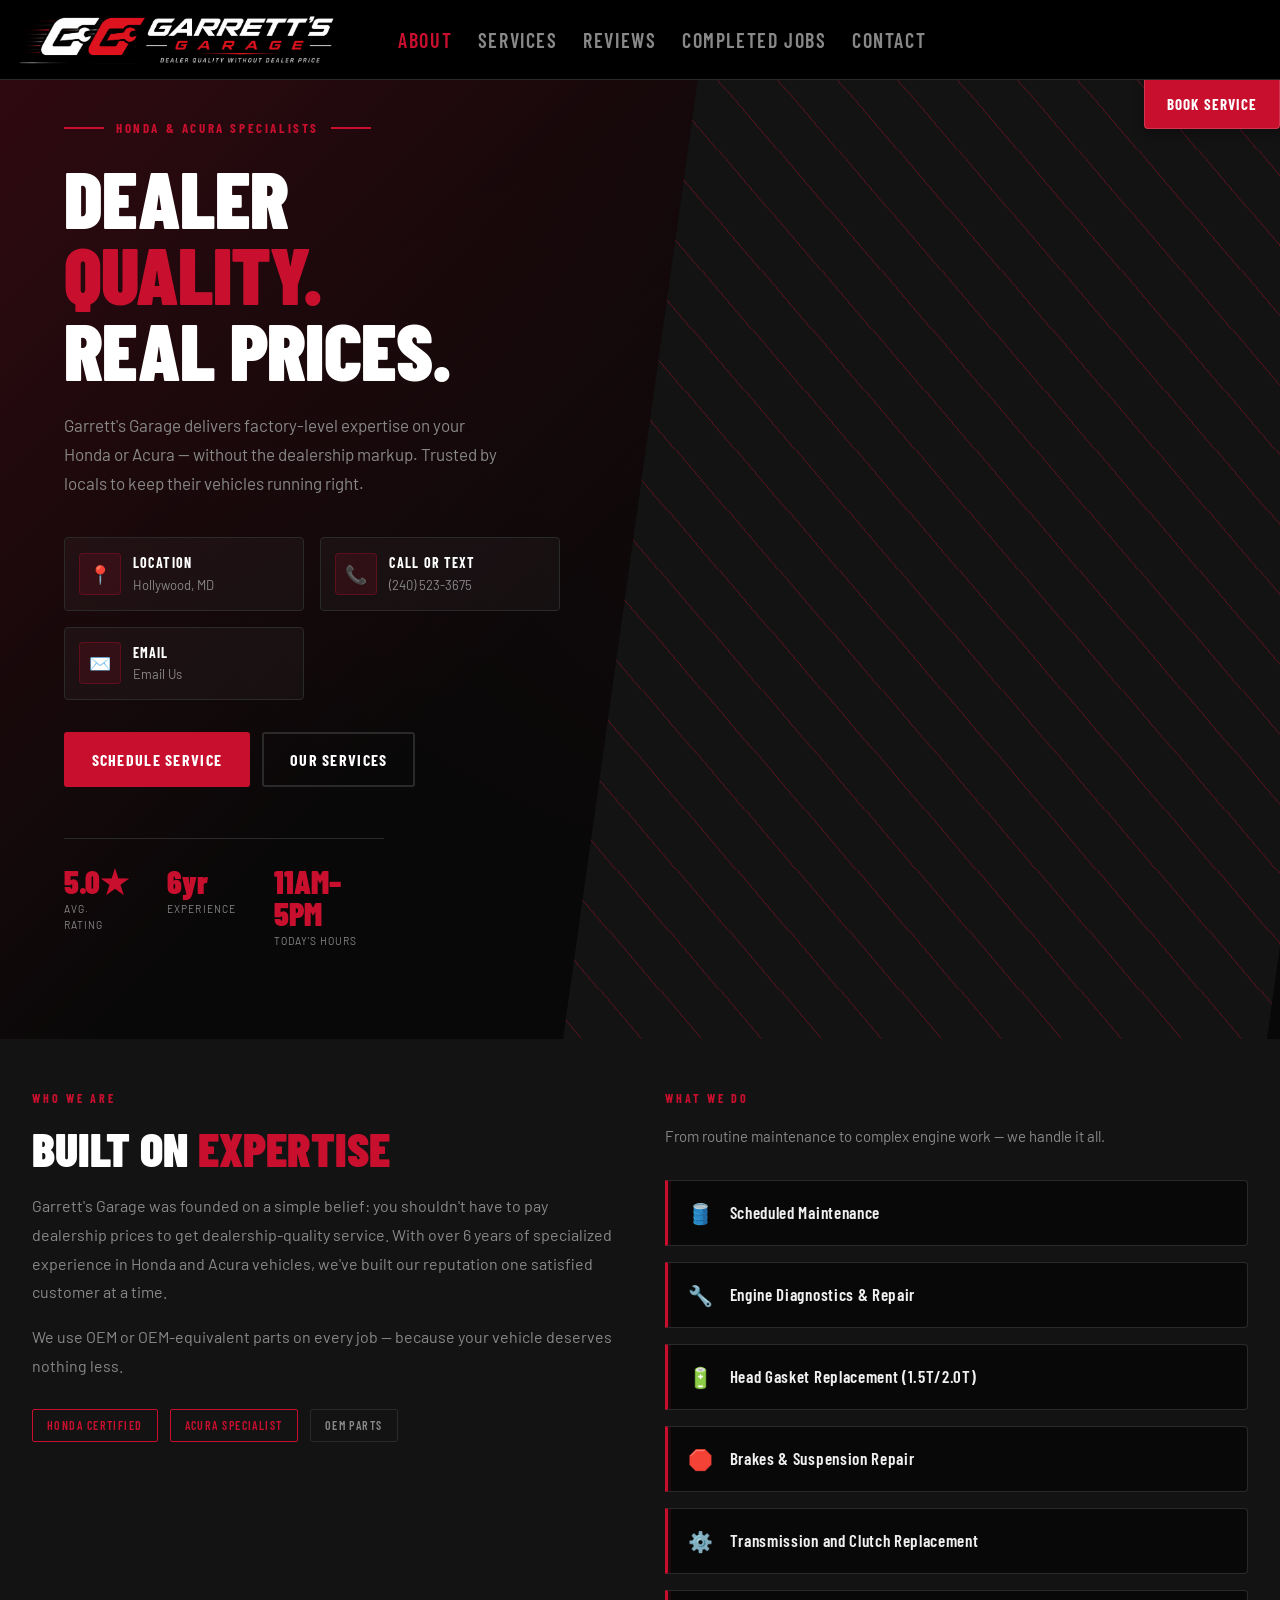
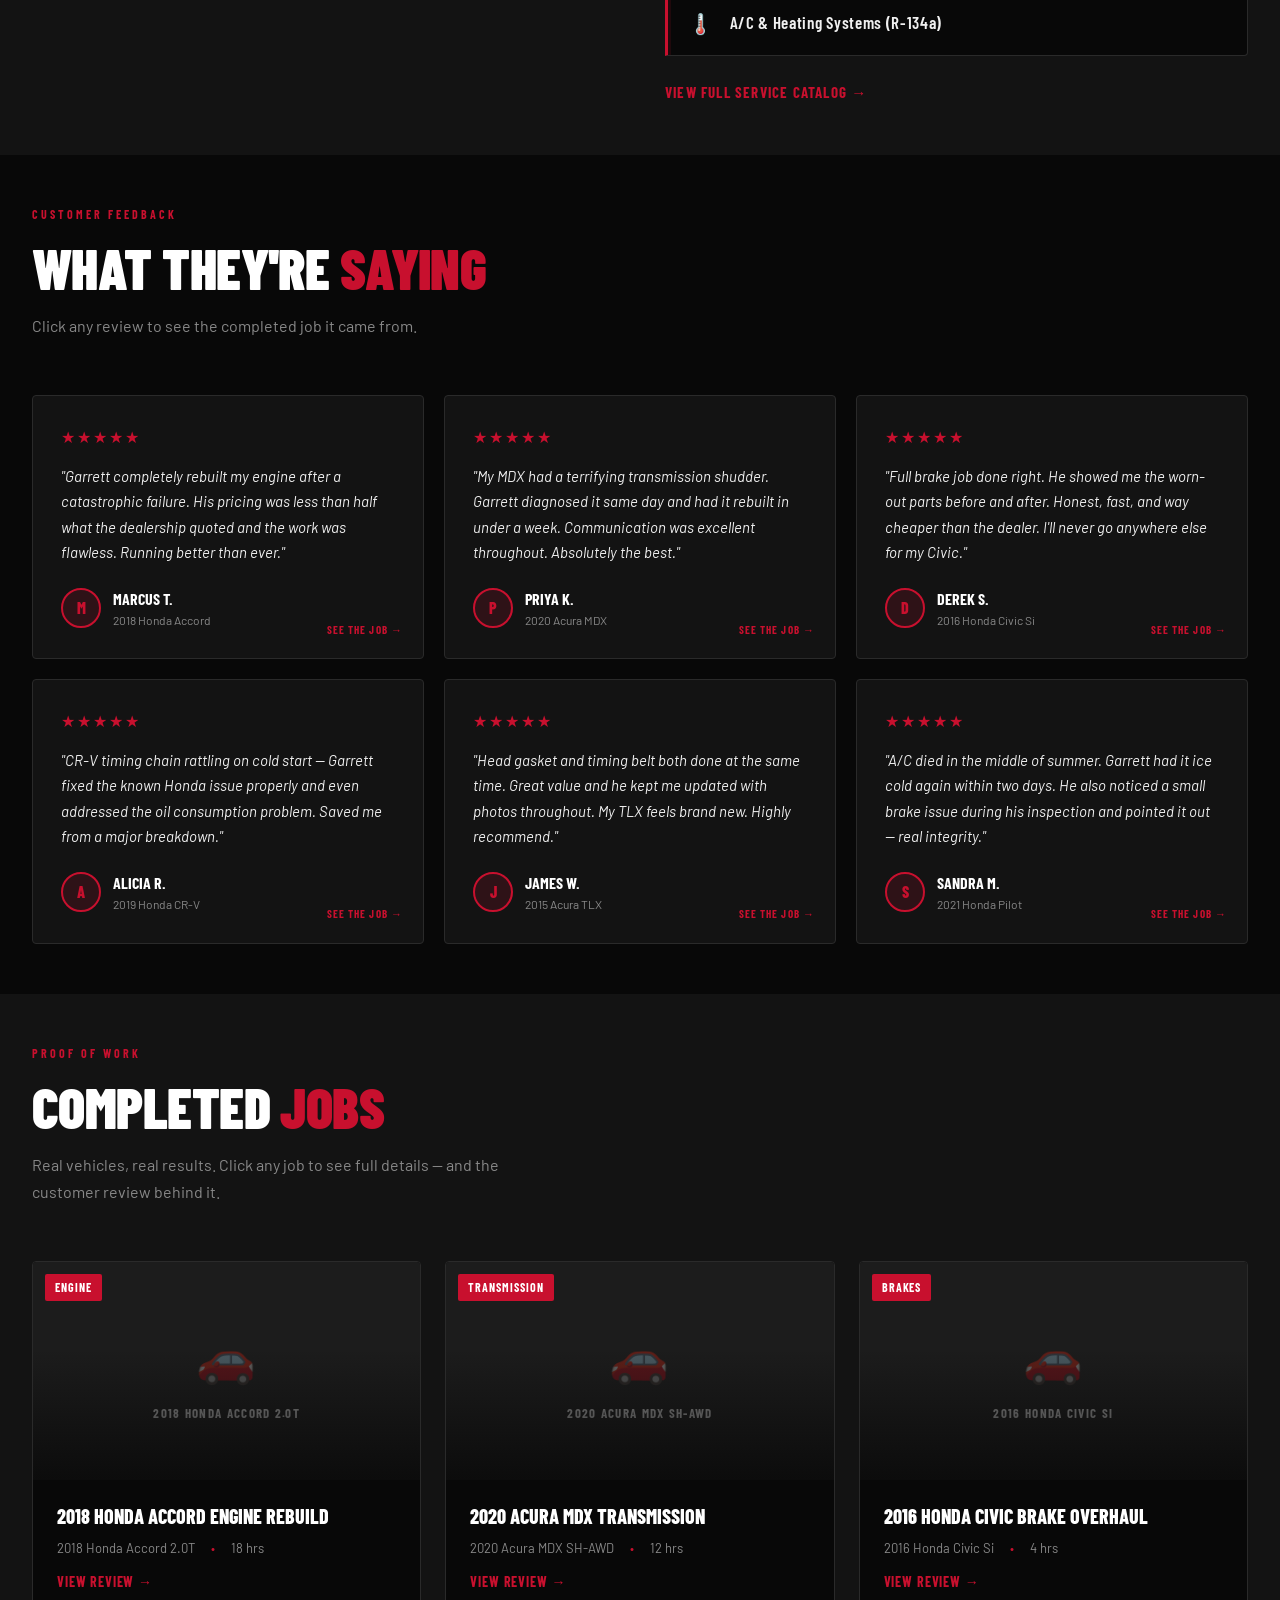
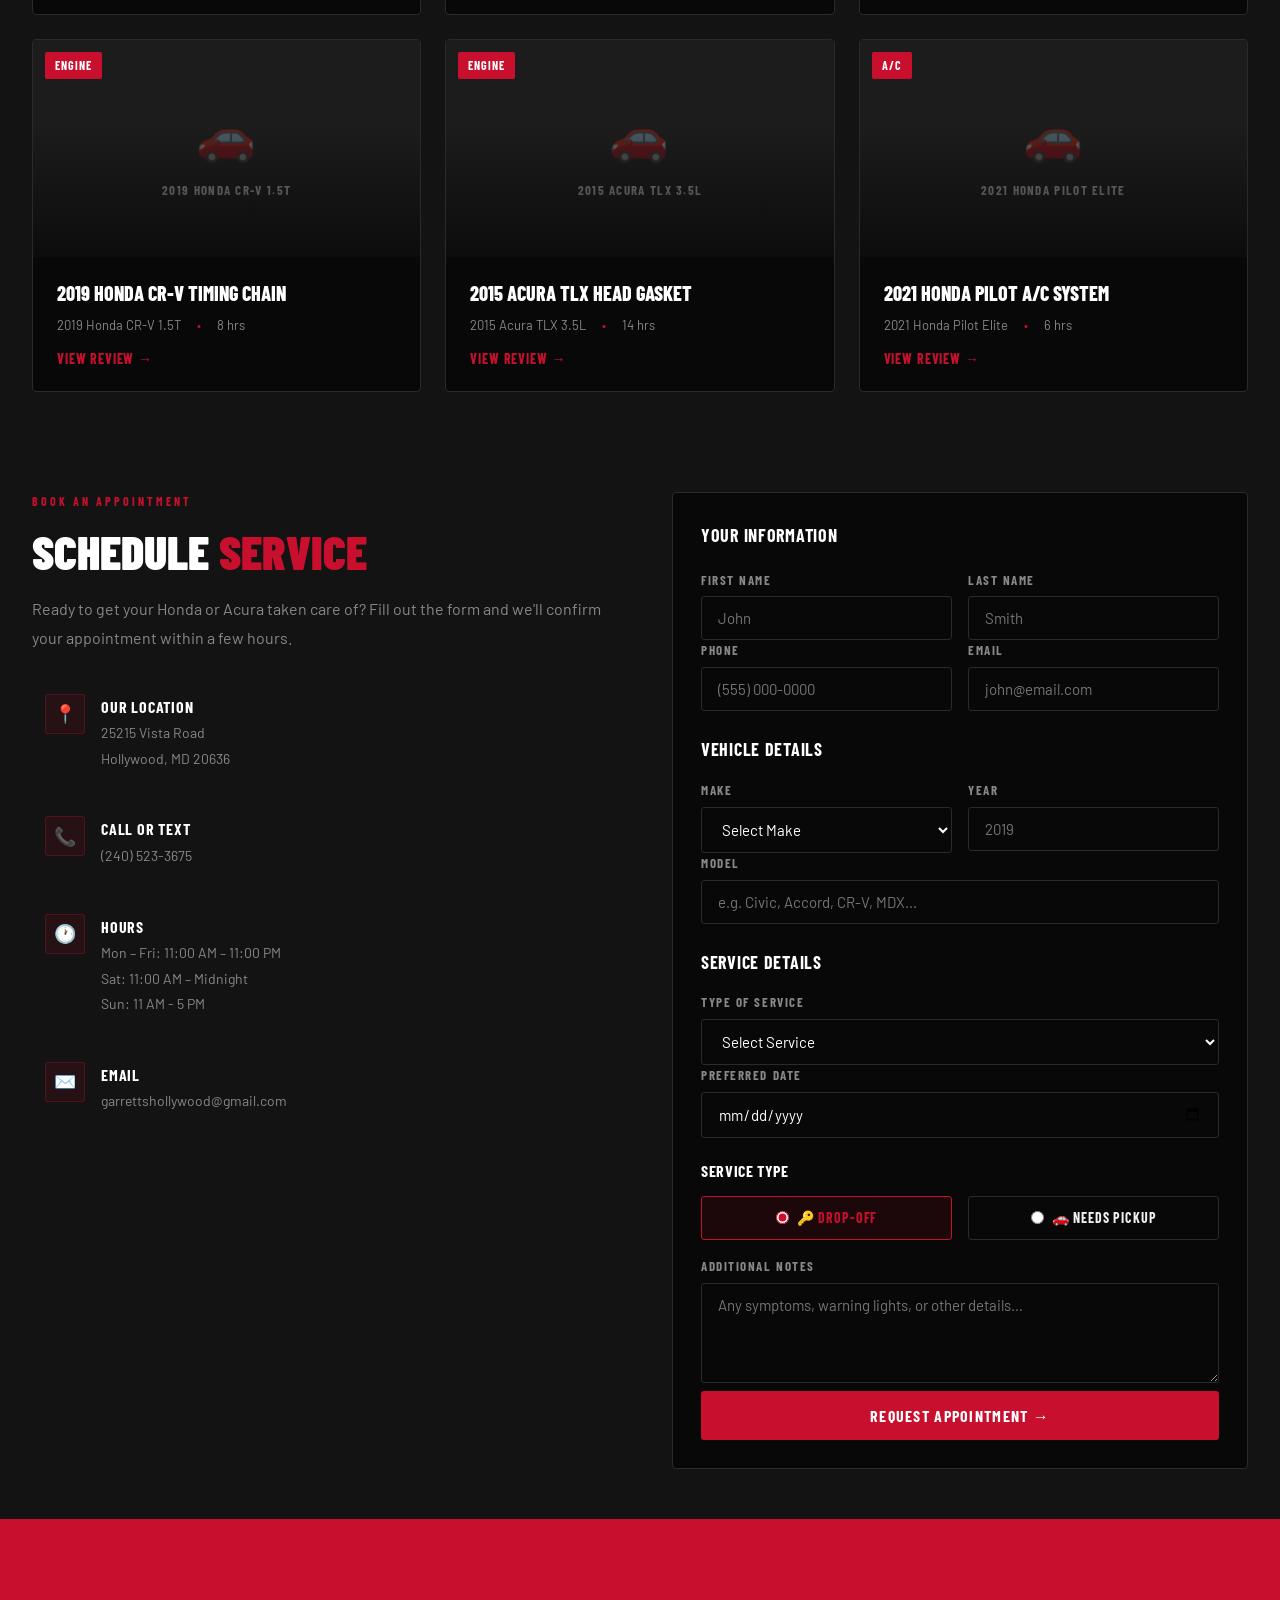
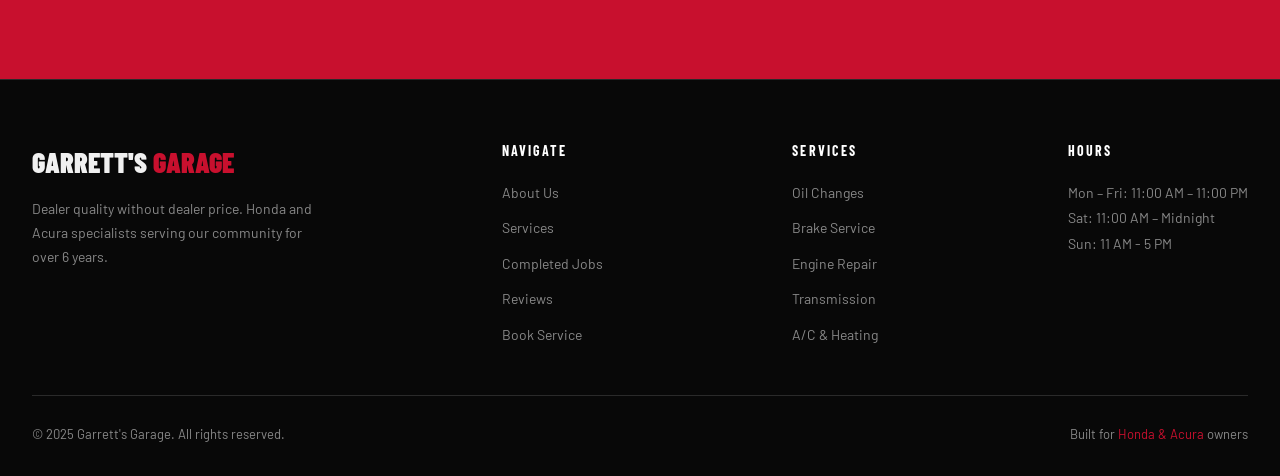
==== index.html @ f88ed1b7 "Update index.html" ====
<!DOCTYPE html>
<html lang="en">
<head>
<meta charset="UTF-8">
<meta name="viewport" content="width=device-width, initial-scale=1.0">
<title>Garrett's Garage | Honda & Acura Specialists</title>
<link rel="preconnect" href="https://fonts.googleapis.com">
<link href="https://fonts.googleapis.com/css2?family=Barlow+Condensed:wght@400;600;700;800;900&family=Barlow:wght@400;500;600&display=swap" rel="stylesheet">
<style>
  :root {
    --red: #C8102E;
    --red-dark: #9B0C23;
    --red-glow: rgba(200,16,46,0.25);
    --black: #080808;
    --surface: #131313;
    --surface2: #1C1C1C;
    --border: #2A2A2A;
    --text: #F0F0F0;
    --text-muted: #888;
    --white: #FFFFFF;
  }

  *, *::before, *::after { box-sizing: border-box; margin: 0; padding: 0; }

  html { scroll-behavior: smooth; }

  body {
    background: var(--black);
    color: var(--text);
    font-family: 'Barlow', sans-serif;
    font-size: 16px;
    line-height: 1.6;
    overflow-x: hidden;
  }

  /* ── NAV ── */
  nav {
  position: fixed;
  top: 0;
  left: 0;
  right: 0;
  z-index: 1000;

  background: #000;
  border-bottom: 1px solid var(--border);

  height: clamp(70px, 8vw, 80px);
  margin: 0;
  border-top: none;
}
  
.nav-right {
  margin-left: auto;
  display: flex;
  align-items: center;
  gap: 16px;
}

.burger {
  width: 32px;
  height: 24px;
  position: relative;
  z-index: 1002;

  display: none;
  flex-direction: column;
  justify-content: space-between;
  
  margin-left: auto;

  background: none;
  border: none;
  cursor: pointer;
}

.burger span {
  display: block;
  width: 100%;
  height: 3px;

  background: white;
  border-radius: 3px;

  transition: all 0.3s ease;
}
  
.burger.open span:nth-child(1) {
  transform: translateY(10.8px) rotate(45deg);
}

.burger.open span:nth-child(2) {
  opacity: 0;
}

.burger.open span:nth-child(3) {
  transform: translateY(-10.8px) rotate(-45deg);
}

.nav-inner {
  max-width: 1280px;
  width: 100%;
  height: 100%;

  margin: 0 auto;
  padding: 0 20px;

  display: flex;
  align-items: center;
}

.nav-logo {
  display: flex;
  align-items: center;
  height: 100%;
  flex-shrink: 0;
  margin-right: clamp(24px, 4vw, 64px);
}

.nav-logo img {
  height: clamp(30px, 4vw, 48px);
  width: auto;
  display: block;
}
.nav-links { display: flex; gap: clamp(16px, 2vw, 36px); list-style: none; flex: 1; justify-content: flex-start;}
.nav-links a {
  color: var(--text-muted); text-decoration: none;
  font-family: 'Barlow Condensed', sans-serif;
  font-weight: 600; font-size: clamp(8px, 2vw, 20px); letter-spacing: 0.08em;
  text-transform: uppercase;   transition: color 0.2s;
}
.nav-links a:hover { color: var(--red); }
  
.nav-links a.active {
  color: var(--red);
}

.nav-cta {
  background: var(--red); color: var(--white);
  padding: 9px 22px; border-radius: 3px;
  font-family: 'Barlow Condensed', sans-serif;
  font-weight: 700; font-size: 15px; letter-spacing: 0.08em;
  text-transform: uppercase; text-decoration: none;
  transition: background 0.2s;
}
.nav-cta:hover { background: var(--red-dark); }
  
.mobile-menu {
  position: fixed;
  top: var(--nav-height);
  left: 0;
  right: 0;
  height: 48px;

  display: flex;
  flex-direction: row;

  background: #56000e;
  z-index: 999;

  overflow: hidden;

  max-height: 0;
  opacity: 0;

  transition:
    max-height 0.3s ease,
    opacity 0.3s ease;
}

.mobile-menu.open {
  max-height: 48px;
  opacity: 1;
}

.mobile-menu a {
  flex: 1;

  padding: 12px 6px;

  color: white;
  text-decoration: none;

  text-align: center;

  font-family: 'Barlow Condensed', sans-serif;
  font-weight: 700;
  text-transform: uppercase;

  border: 1px solid rgb(0, 0, 0);
  
  transition: background 0.25s ease;
}

.mobile-menu a:last-child {
  border-right: none;
}

.mobile-menu a:hover {
  background: #991229;
}
  
.floating-book-btn {
  position: fixed;

  top: calc(var(--nav-height) + 48px);
  right: 0px;

  z-index: 998;

  display: flex;
  align-items: center;
  justify-content: center;

  min-height: 48px;
  padding: 12px 22px;

  background: var(--red);
  color: #fff;

  text-decoration: none;
  font-family: 'Barlow Condensed', sans-serif;
  font-weight: 700;
  font-size: 15px;
  letter-spacing: 0.08em;
  text-transform: uppercase;

  border: 1px solid rgba(255,255,255,0.15);
  border-top: none;
  border-radius: 0 0 4px 4px;

  box-shadow: 0 4px 12px rgba(0,0,0,.3);

  
  transition:
    top 0.3s ease,
    right 0.3s ease,
    background 0.25s ease,
    transform 0.25s ease;
}

.floating-book-btn:hover { background: var(--white); border-color: var(--red-dark); color: var(--red); }
  /* ── HERO ── */
  .hero {
    min-height: auto;
    display: flex; 
    align-items: flex-start;
    position: relative;
    overflow: hidden;
    padding-top: 68px;
    padding-bottom: clamp(30px, 4vw, 60px);
  }
  .hero-bg {
    position: absolute; inset: 0;
    background: 
      linear-gradient(135deg, rgba(200,16,46,0.22) 0%, transparent 50%),
      radial-gradient(ellipse at 80% 50%, rgba(200,16,46,0.06) 0%, transparent 60%);
  }
  .hero-slash {
    position: absolute; right: -60px; top: 0; bottom: 0; width: 55%;
    background: var(--surface);
    transform: skewX(-8deg);
    overflow: hidden;
  }
  .hero-slash::after {
    content: '';
    position: absolute; inset: 0;
    z-index: 1;
    background: url('data:image/svg+xml,<svg xmlns="http://www.w3.org/2000/svg" width="60" height="60"><line x1="0" y1="0" x2="60" y2="60" stroke="%23C8102E" stroke-width="0.4" opacity="2"/></svg>');
  }
  .hero-slash-img {
    position: absolute; inset: 0;
    z-index: 2;
    display: flex; align-items: center; justify-content: center;
    transform: skewX(8deg);
    padding: 60px;
  }
  .hero-slash-img .logo-display {
    width: 100%;
    filter: drop-shadow(0 0 60px rgba(200,16,46,0.3));
    animation: float 4s ease-in-out infinite;
  }
  @keyframes float {
    0%,100% { transform: translateX(-30px) translateY(0); }
    50% { transform: translateX(-30px) translateY(-12px); }
  }
  .hero-content {
    position: relative; z-index: 2;
    max-width: 1280px; width: 100%; margin: 0 auto;
    padding:
        clamp(30px, 4vw, 50px)
        32px
        clamp(20px, 3vw, 40px);
    max-width: 560px; margin-left: max(32px, calc(50vw - 640px));
  }
  .hero-eyebrow {
    font-family: 'Barlow Condensed', sans-serif;
    font-weight: 700; font-size: 13px;
    letter-spacing: 0.2em; text-transform: uppercase;
    color: var(--red); margin-bottom: 20px;
    display: flex; align-items: center; gap: 12px;
  }
  .hero-eyebrow::before {
    content: ''; display: block;
    width: 40px; height: 2px; background: var(--red);
  }
  .hero-eyebrow::after {
    content: ''; display: block;
    width: 40px; height: 2px; background: var(--red);
  }
  .hero h1 {
    font-family: 'Barlow Condensed', sans-serif;
    font-weight: 900; font-size: clamp(52px, 7vw, 80px);
    line-height: 0.95; letter-spacing: -0.01em;
    text-transform: uppercase; color: var(--white);
    margin-bottom: 24px;
  }
  .hero h1 em { color: var(--red); font-style: normal; }
  .hero-sub {
    font-size: 17px; color: var(--text-muted);
    line-height: 1.7; margin-bottom: 40px;
    max-width: clamp(100px, 40vw, 440px);
  }
  .hero-actions { display: flex; gap: clamp(10px, 1vw, 16px); flex-wrap: wrap; }
  .btn-primary {
    background: var(--red); color: var(--white);
    padding:
      clamp(5px, 1vw, 14px)
      clamp(10px, 2vw, 32px);
    border-radius: 3px;
    font-family: 'Barlow Condensed', sans-serif;
    font-weight: 700; font-size: 16px; letter-spacing: 0.08em;
    text-transform: uppercase; text-decoration: none;
    transition: all 0.2s; border: 2px solid var(--red);
    cursor: pointer; display: inline-block;
  }
  .btn-primary:hover { background: var(--white); border-color: var(--red-dark); color: var(--red); }
  .btn-outline {
    background: transparent; color: var(--white);
    padding:
      clamp(5px, 1vw, 14px)
      clamp(10px, 2vw, 32px);
    border-radius: 3px;
    font-family: 'Barlow Condensed', sans-serif;
    font-weight: 700; font-size: 16px; letter-spacing: 0.08em;
    text-transform: uppercase; text-decoration: none;
    border: 2px solid var(--border); transition: all 0.2s;
    cursor: pointer; display: inline-block;
  }
  .btn-outline:hover { border-color: var(--red); color: var(--red); }

  .hero-stats {
    display: flex; gap: clamp(20px, 3vw, 40px); margin-top: clamp(20px, 3vw, 40px);
    width: clamp(250px, 25vw, 400px);
    padding-top: clamp(15px, 2vw, 30px); border-top: 1px solid var(--border);
  }
  .stat-num {
    font-family: 'Barlow Condensed', sans-serif;
    font-weight: 900; font-size: clamp(24px, 2.5vw, 36px); color: var(--red); line-height: 1;
  }
  .stat-label {
    font-size: clamp(10px, 0.8vw, 12px); letter-spacing: 0.1em;
    text-transform: uppercase; color: var(--text-muted);
    margin-top: 4px;
  }
  
  .hero-info-cards {
    display: grid;
    grid-template-columns: repeat(2, 1fr);

    gap: clamp(8px, 2vw, 16px);
    margin: 0 0 clamp(24px, 3vw, 32px);

    width: 100%;
    max-width: clamp(320px, 40vw, 700px);
  }

.hero-info-card {
  text-decoration: none;
  color: inherit;
  display: flex;
  align-items: center;
  gap: clamp(8px, 1vw, 12px);

  padding: clamp(8px, 1.5vw, 14px);

  background: rgba(255,255,255,0.03);
  border: 1px solid var(--border);
  border-radius: 4px;

  transition: all 0.25s ease;
}

.hero-info-card:hover {
  border-color: var(--red);
  background: rgba(200,16,46,0.08);
  transform: translateY(-2px);
}

.hero-info-icon {
  width: clamp(32px, 5vw, 42px);
  height: clamp(32px, 5vw, 42px);

  display: flex;
  align-items: center;
  justify-content: center;

  font-size: clamp(14px, 2vw, 18px);

  background: rgba(200,16,46,0.12);
  border: 1px solid rgba(200,16,46,0.3);
  border-radius: 4px;
}

.hero-info-title {
  font-family: 'Barlow Condensed', sans-serif;
  font-weight: 700;
  font-size: clamp(11px, 1.4vw, 14px);
  letter-spacing: 0.08em;
  text-transform: uppercase;
  color: var(--white);
}

.hero-info-text {
  font-size: clamp(10px, 1.3vw, 13px);
  color: var(--text-muted);
}

  /* ── SECTION COMMONS ── */
  section { 
    padding: 50px 0;
    scroll-margin-top: 75px;
  }
  
  section,
  #contact {
    scroll-margin-top: calc(var(--nav-height));
  }
  
  .container { max-width: 1280px; margin: 0 auto; padding: 0 32px; }
  .section-label {
    font-family: 'Barlow Condensed', sans-serif;
    font-weight: 700; font-size: 12px; letter-spacing: 0.25em;
    text-transform: uppercase; color: var(--red);
    margin-bottom: 16px;
  }
  .section-title {
    font-family: 'Barlow Condensed', sans-serif;
    font-weight: 900; font-size: clamp(36px, 5vw, 56px);
    text-transform: uppercase; color: var(--white);
    line-height: 1; letter-spacing: -0.01em;
    margin-bottom: 16px;
  }
  .section-title span { color: var(--red); }
  .section-desc {
    color: var(--text-muted); font-size: 16px; max-width: 520px;
    line-height: 1.7; margin-bottom: 56px;
  }
  .slash-divider {
    display: flex; align-items: center; gap: 16px;
    margin-bottom: 24px;
  }
  .slash-divider::before, .slash-divider::after {
    content: ''; flex: 1; height: 1px; background: var(--border);
  }
  .slash-divider-inner {
    display: flex; gap: 4px;
  }
  .slash-divider-inner span {
    width: 3px; height: 20px; background: var(--red);
    transform: skewX(-15deg);
  }
  .slash-divider-inner span:nth-child(2) { opacity: 0.5; }
  .slash-divider-inner span:nth-child(3) { opacity: 0.25; }

  /* ── ABOUT / SPECIALTIES ── */
  .about { background: var(--surface); }
  .about-grid {
    display: grid; grid-template-columns: 1fr 1fr;
    gap: 50px; align-items: top;
  }
  
  .services-link {
    display: inline-flex;
    align-items: center;
    gap: 6px;

    margin-top: 24px;

    color: var(--red);
    text-decoration: none;

    font-family: 'Barlow Condensed', sans-serif;
    font-weight: 700;
    font-size: 15px;
    letter-spacing: 0.08em;
    text-transform: uppercase;

    transition: gap 0.2s ease,
                color 0.2s ease;
  }

.services-link:hover {
  gap: 10px;
  color: var(--white);
}
  
  .specialty-list { margin-top: 32px; display: flex; flex-direction: column; gap: 16px; }
  .specialty-item {
    position: relative;
    overflow: hidden;
    display: flex;
    align-items: center;
    gap: 16px;
    padding: 16px 20px;
    background: var(--black);
    border: 1px solid var(--border);
    border-left: 3px solid var(--red);
    border-radius: 0 4px 4px 0;
    font-family: 'Barlow Condensed', sans-serif;
    font-weight: 600; font-size: 17px; letter-spacing: 0.04em;
    transition: border-color 0.25s ease,
                background 0.25s ease;
  }
  
  .specialty-item::before {
    content: '';
    position: absolute;
    left: 0;
    top: 0;

    width: 3px;
    height: 100%;

    background: rgba(200,16,46,0.12);

    transition: width 0.3s ease;
  }
  
  .specialty-item:hover {
    border-color: var(--red);
    background: var(--surface2);
  }

  .specialty-item:hover::before {
    width: 100%;
  } 
  
  .specialty-icon { font-size: 20px; }
  .about-text h2 { font-family: 'Barlow Condensed', sans-serif; font-weight: 900; font-size: 48px; text-transform: uppercase; color: var(--white); line-height: 1; margin-bottom: 20px; }
  .about-text h2 span { color: var(--red); }
  .about-text p { color: var(--text-muted); font-size: 16px; line-height: 1.8; margin-bottom: 16px; }
  .badge-row { display: flex; gap: 12px; flex-wrap: wrap; margin-top: 28px; }
  .badge {
    padding: 6px 14px; border: 1px solid var(--border);
    border-radius: 2px; font-size: 12px; letter-spacing: 0.12em;
    text-transform: uppercase; color: var(--text-muted);
    font-family: 'Barlow Condensed', sans-serif; font-weight: 600;
  }
  .badge.red { border-color: var(--red); color: var(--red); }

  /* ── COMPLETED JOBS ── */
  .jobs { background: var(--surface); }
  .jobs-grid {
    display: grid; grid-template-columns: repeat(auto-fill, minmax(340px, 1fr));
    gap: 24px;
  }
  .job-card {
    background: var(--black); border: 1px solid var(--border);
    border-radius: 4px; overflow: hidden; transition: all 0.25s;
    cursor: pointer; text-decoration: none; color: inherit;
    display: block;
  }
  .job-card:hover { border-color: var(--red); transform: translateY(-4px); box-shadow: 0 12px 32px rgba(200,16,46,0.12); }
  .job-img {
    width: 100%; aspect-ratio: 16/9;
    background: var(--surface2);
    display: flex; align-items: center; justify-content: center;
    position: relative; overflow: hidden;
  }
  .job-img-placeholder {
    display: flex; flex-direction: column; align-items: center; gap: 8px;
    color: var(--text-muted);
    font-family: 'Barlow Condensed', sans-serif;
    font-weight: 700; font-size: 13px; letter-spacing: 0.1em;
    text-transform: uppercase;
  }
  .job-img-placeholder .car-icon { font-size: 48px; opacity: 0.3; }
  .job-overlay {
    position: absolute; inset: 0;
    background: linear-gradient(to top, rgba(8,8,8,0.8) 0%, transparent 60%);
  }
  .job-tag {
    position: absolute; top: 12px; left: 12px;
    background: var(--red); color: var(--white);
    padding: 4px 10px; border-radius: 2px;
    font-family: 'Barlow Condensed', sans-serif;
    font-weight: 700; font-size: 12px; letter-spacing: 0.08em;
    text-transform: uppercase;
  }
  .job-body { padding: 20px 24px; }
  .job-body h3 {
    font-family: 'Barlow Condensed', sans-serif;
    font-weight: 800; font-size: 20px; text-transform: uppercase;
    color: var(--white); margin-bottom: 6px;
  }
  .job-meta {
    font-size: 13px; color: var(--text-muted);
    display: flex; gap: 16px; align-items: center;
  }
  .job-meta-dot { color: var(--red); }
  .job-review-link {
    display: inline-flex; align-items: center; gap: 6px;
    margin-top: 12px; color: var(--red);
    font-family: 'Barlow Condensed', sans-serif;
    font-weight: 700; font-size: 14px; letter-spacing: 0.06em;
    text-transform: uppercase; text-decoration: none;
  }
  .job-review-link:hover { text-decoration: underline; }

  /* ── REVIEWS ── */
  .reviews-grid {
    display: grid; grid-template-columns: repeat(auto-fill, minmax(300px, 1fr));
    gap: 20px;
  }
  .review-card {
    background: var(--surface); border: 1px solid var(--border);
    border-radius: 4px; padding: 28px;
    transition: all 0.25s; cursor: pointer;
    text-decoration: none; color: inherit; display: block;
    position: relative;
  }
  .review-card:hover { border-color: var(--red); box-shadow: 0 8px 24px rgba(200,16,46,0.1); }
  .review-stars { color: var(--red); font-size: 16px; margin-bottom: 14px; letter-spacing: 2px; }
  .review-text {
    font-size: 15px; color: var(--text); line-height: 1.7;
    margin-bottom: 20px; font-style: italic;
  }
  .review-author {
    display: flex; align-items: center; gap: 12px;
  }
  .review-avatar {
    width: 40px; height: 40px; border-radius: 50%;
    background: rgba(200,16,46,0.15); border: 2px solid var(--red);
    display: flex; align-items: center; justify-content: center;
    font-family: 'Barlow Condensed', sans-serif;
    font-weight: 800; font-size: 16px; color: var(--red);
    flex-shrink: 0;
  }
  .review-name {
    font-family: 'Barlow Condensed', sans-serif;
    font-weight: 700; font-size: 16px; color: var(--white);
    text-transform: uppercase;
  }
  .review-vehicle { font-size: 12px; color: var(--text-muted); }
  .review-job-link {
    position: absolute; bottom: 20px; right: 20px;
    font-size: 11px; color: var(--red);
    font-family: 'Barlow Condensed', sans-serif;
    font-weight: 700; letter-spacing: 0.1em; text-transform: uppercase;
  }

  /* ── SCHEDULE ── */
  .schedule { background: var(--surface); }
  .schedule-grid {
    display: grid; grid-template-columns: 1fr 1fr;
    gap: 64px; align-items: start;
  }
  .schedule-info h2 {
    font-family: 'Barlow Condensed', sans-serif;
    font-weight: 900; font-size: 48px; text-transform: uppercase;
    color: var(--white); line-height: 1; margin-bottom: 20px;
  }
  .schedule-info h2 span { color: var(--red); }
  .schedule-info p { color: var(--text-muted); font-size: 16px; line-height: 1.8; margin-bottom: 28px; }
  .info-item {
    display: flex;
    gap: 16px;
    align-items: flex-start;
    margin-bottom: 20px;
    padding: 12px;
    border: 1px solid transparent;
    border-radius: 4px;
    text-decoration: none;
    color: inherit;
    transition: 
      border-color 0.25s ease,
      background 0.25s ease,
      transform 0.25s ease;
  }
  
  .info-item:hover {
    border-color: var(--red);
    background: rgba(200,16,46,0.06);
    transform: translateX(4px);
  }
  
  .info-icon {
    width: 40px; height: 40px; flex-shrink: 0;
    background: rgba(200,16,46,0.1); border: 1px solid rgba(200,16,46,0.3);
    border-radius: 3px; display: flex; align-items: center;
    justify-content: center; font-size: 18px;
  }
  .info-content strong {
    display: block; font-family: 'Barlow Condensed', sans-serif;
    font-weight: 700; font-size: 16px; color: var(--white);
    text-transform: uppercase; letter-spacing: 0.05em;
  }
  .info-content span { color: var(--text-muted); font-size: 14px; }

  /* Form */
  .schedule-form { display: flex; flex-direction: column; gap: 16px; }
  .form-row { display: grid; grid-template-columns: 1fr 1fr; gap: 16px; }
  .form-group { display: flex; flex-direction: column; gap: 6px; }
  .form-group label {
    font-family: 'Barlow Condensed', sans-serif;
    font-weight: 700; font-size: 13px; letter-spacing: 0.12em;
    text-transform: uppercase; color: var(--text-muted);
  }
  .form-group input, .form-group select, .form-group textarea {
    background: var(--black); border: 1px solid var(--border);
    color: var(--white); padding: 12px 16px; border-radius: 3px;
    font-family: 'Barlow', sans-serif; font-size: 15px;
    outline: none; transition: border-color 0.2s;
    width: 100%;
  }
  .form-group input:focus, .form-group select:focus, .form-group textarea:focus {
    border-color: var(--red);
  }
  .form-group select option { background: var(--surface2); }
  .form-group textarea { resize: vertical; min-height: 100px; }
  .radio-group { display: flex; gap: 16px; }
  .radio-label {
    display: flex; align-items: center; gap: 8px;
    cursor: pointer; padding: 10px 20px;
    border: 1px solid var(--border); border-radius: 3px;
    font-family: 'Barlow Condensed', sans-serif;
    font-weight: 700; font-size: 14px; letter-spacing: 0.06em;
    text-transform: uppercase; transition: all 0.2s; flex: 1;
    justify-content: center;
  }
  .radio-label input { accent-color: var(--red); }
  .radio-label:has(input:checked) {
    border-color: var(--red); background: rgba(200,16,46,0.1); color: var(--red);
  }
  .form-submit { width: 100%; margin-top: 8px; }

  /* ── CONTACT ── */
  .contact-bar {
    background: var(--red); padding: 80px 0;
  }
  .contact-grid {
    display: grid; grid-template-columns: repeat(3, 1fr);
    gap: 40px; align-items: center;
  }
  .contact-item {
    display: flex; align-items: flex-start; gap: 16px;
  }
  .contact-icon {
    width: 48px; height: 48px; flex-shrink: 0;
    background: rgba(255,255,255,0.15); border-radius: 3px;
    display: flex; align-items: center; justify-content: center;
    font-size: 22px;
  }
  .contact-label {
    font-family: 'Barlow Condensed', sans-serif;
    font-weight: 700; font-size: 13px; letter-spacing: 0.15em;
    text-transform: uppercase; opacity: 0.75; margin-bottom: 4px;
  }
  .contact-value {
    font-family: 'Barlow Condensed', sans-serif;
    font-weight: 800; font-size: 20px; line-height: 1.3;
  }

  /* ── FOOTER ── */
  footer {
    background: var(--black); padding: 60px 0 32px;
    border-top: 1px solid var(--border);
  }
  .footer-top {
    display: flex; justify-content: space-between; align-items: flex-start;
    margin-bottom: 48px; gap: 40px;
  }
  .footer-brand p { color: var(--text-muted); font-size: 14px; max-width: 280px; margin-top: 12px; line-height: 1.7; }
  .footer-brand h3 {
    font-family: 'Barlow Condensed', sans-serif;
    font-weight: 900; font-size: 28px; text-transform: uppercase;
  }
  .footer-brand h3 span { color: var(--red); }
  .footer-links h4 {
    font-family: 'Barlow Condensed', sans-serif;
    font-weight: 700; font-size: 14px; letter-spacing: 0.15em;
    text-transform: uppercase; color: var(--white); margin-bottom: 16px;
  }
  .footer-links ul { list-style: none; display: flex; flex-direction: column; gap: 10px; }
  .footer-links a {
    color: var(--text-muted); text-decoration: none; font-size: 14px;
    transition: color 0.2s;
  }
  .footer-links a:hover { color: var(--red); }
  .footer-bottom {
    border-top: 1px solid var(--border); padding-top: 28px;
    display: flex; justify-content: space-between; align-items: center;
    color: var(--text-muted); font-size: 13px;
  }
  .footer-bottom span { color: var(--red); }

  /* ── MODAL ── */
  .modal-overlay {
    position: fixed; inset: 0; z-index: 2000;
    background: rgba(0,0,0,0.85);
    display: flex; align-items: center; justify-content: center;
    padding: 24px; opacity: 0; pointer-events: none;
    transition: opacity 0.25s;
  }
  .modal-overlay.open { opacity: 1; pointer-events: all; }
  .modal {
    background: var(--surface); border: 1px solid var(--border);
    border-radius: 6px; max-width: 700px; width: 100%;
    max-height: 85vh; overflow-y: auto;
    transform: translateY(24px); transition: transform 0.25s;
  }
  .modal-overlay.open .modal { transform: translateY(0); }
  .modal-header {
    padding: 24px 28px; border-bottom: 1px solid var(--border);
    display: flex; justify-content: space-between; align-items: center;
  }
  .modal-header h3 {
    font-family: 'Barlow Condensed', sans-serif;
    font-weight: 800; font-size: 24px; text-transform: uppercase; color: var(--white);
  }
  .modal-close {
    background: none; border: none; color: var(--text-muted);
    font-size: 24px; cursor: pointer; line-height: 1;
    padding: 4px; transition: color 0.2s;
  }
  .modal-close:hover { color: var(--red); }
  .modal-body { padding: 28px; }
  .modal-job-tag {
    display: inline-block;
    background: var(--red); color: var(--white);
    padding: 4px 12px; border-radius: 2px;
    font-family: 'Barlow Condensed', sans-serif;
    font-weight: 700; font-size: 12px; letter-spacing: 0.08em;
    text-transform: uppercase; margin-bottom: 16px;
  }
  .modal-img {
    width: 100%; aspect-ratio: 16/9;
    background: var(--surface2); border-radius: 4px;
    display: flex; align-items: center; justify-content: center;
    margin-bottom: 20px; font-size: 72px; opacity: 0.3;
  }
  .modal-details {
    display: grid; grid-template-columns: 1fr 1fr;
    gap: 12px; margin-bottom: 20px;
  }
  .modal-detail {
    background: var(--black); padding: 12px 16px;
    border-radius: 3px; border: 1px solid var(--border);
  }
  .modal-detail label { font-size: 11px; color: var(--text-muted); letter-spacing: 0.1em; text-transform: uppercase; display: block; margin-bottom: 4px; }
  .modal-detail strong { font-family: 'Barlow Condensed', sans-serif; font-weight: 700; font-size: 16px; }
  .modal-review-section { margin-top: 24px; padding-top: 24px; border-top: 1px solid var(--border); }
  .modal-review-section h4 {
    font-family: 'Barlow Condensed', sans-serif;
    font-weight: 700; font-size: 18px; text-transform: uppercase;
    margin-bottom: 14px; color: var(--white);
  }

  /* ── TOAST ── */
  .toast {
    position: fixed; bottom: 32px; right: 32px; z-index: 3000;
    background: var(--surface); border: 1px solid var(--red);
    border-radius: 4px; padding: 16px 24px;
    transform: translateY(80px); opacity: 0;
    transition: all 0.3s; pointer-events: none;
  }
  .toast.show { transform: translateY(0); opacity: 1; }
  .toast-title {
    font-family: 'Barlow Condensed', sans-serif;
    font-weight: 800; font-size: 17px; color: var(--red); text-transform: uppercase;
    margin-bottom: 4px;
  }
  .toast-body { font-size: 14px; color: var(--text-muted); }

  /* ── RESPONSIVE ── */
  @media (max-width: 800px) {

    .hero {
        padding-top: 40px;
        min-height: auto;
        padding-bottom: 20px;
    }
    
    .hero-bg {
        position: absolute;
        inset: 0;
        z-index: 1;
        background: linear-gradient(0deg, rgba(200,16,46,0.22) 0%, transparent 75%)
    }

    .hero-slash {
        inset: 0;
        width: 100%;
        right: 0;
        transform: none;
        z-index: 0;
        background: transparent;
    }

    .hero-slash::after {
        opacity: 0.6;
    }

    .hero-slash-img {
      position: absolute;
      inset: -3%;
      overflow: hidden;
      background-image: url("images/gg.png");
      background-repeat: no-repeat;
      background-position: center;
      background-size: clamp(450px, 100vw, 1000px);
      opacity: 0.2;
    }

    .hero-slash-img .logo-display {
        display: none;
        width: clamp(900px, 150vw, 1600px);
        max-width: none;
        height: auto;
        position: absolute;
        left: 50%;
        right: 50%;
        transform: none;
    }

    .hero-content {
        position: relative;
        z-index: 3;
        max-width: 680px;
        width: 100%;
        margin: 0 auto;
        padding: 100px 32px 80px;
        padding-bottom: 20px;
    }

    .hero-sub {
        max-width: 100%;
        font-weight: 500;
        margin-bottom: 40px;
        color: rgba(240, 240, 240, 0.82);
    }
    
    .hero-info-cards {
      display: grid;
      grid-template-columns: repeat(2, 1fr);

      gap: clamp(8px, 2vw, 16px);
      margin: 0 0 clamp(24px, 3vw, 32px);

      width: 100%;
      max-width: clamp(320px, 40vw, 700px);
    }

    .btn-outline {
      border-color: var(--text-muted);
    }
    
    .hero-stats {
        border-color: var(--white);
        width: 100%;
        max-width: 500px;
        gap: clamp(12px, 4vw, 24px);
    }

    .stat-num {
        font-size: clamp(24px, 7vw, 40px);
    }

    .stat-label {
        font-size: clamp(12px, 3vw, 16px);
    }

    .about-grid,
    .schedule-grid,
    .contact-grid {
        grid-template-columns: 1fr;
    }

    .form-row {
        grid-template-columns: 1fr;
    }

    .modal-details {
        grid-template-columns: 1fr;
    }

    .footer-top {
        flex-direction: column;
    }

    nav .nav-links {
        display: none;
    }

    .footer-bottom {
        flex-direction: column;
        gap: 12px;
    }

    .burger {
        display: flex;
    }
    
    .specialty-list {
    display: grid;
    grid-template-columns: 1fr 1fr;
    gap: 12px;
  }

  .specialty-item {
    min-height: 72px;
    padding: 14px;
    font-size: 15px;
    line-height: 1.2;
  }
    
}
</style>
</head>
<body>

<!-- NAV -->
<nav>
  <div class="nav-inner">

    <a href="#home" class="nav-logo">
      <img src="images/banner.png" alt="Garrett's Garage">
    </a>

    <ul class="nav-links">
      <li><a href="#home">About</a></li>
      <li><a href="#about">Services</a></li>
      <li><a href="#reviews">Reviews</a></li>
      <li><a href="#jobs">Completed Jobs</a></li>
      <li><a href="#contact">Contact</a></li>
    </ul>

    <button class="burger" id="burger" onclick="toggleMenu()">
      <span></span>
      <span></span>
      <span></span>
    </button>

  </div>
</nav>
  
<a href="#schedule" class="floating-book-btn">
    Book Service
</a>

<div class="mobile-menu" id="mobileMenu">
  <a href="#home">About</a>
  <a href="#about">Services</a>
  <a href="#reviews">Reviews</a>
  <a href="#jobs">Past jobs</a>
  <a href="#contact">Contact</a>
</div>

<!-- HERO -->
<section class="hero" id="home">
  <div class="hero-bg"></div>
  <div class="hero-slash">
    <div class="hero-slash-img">
    <picture>
      <source
        media="(max-width: 700px)"
        srcset="images/gg.png"
      >

      <img
        src="images/hero-img.png"
        alt="Garrett's Garage Hero Vehicle"
        class="logo-display"
      />
    </picture>
</div>
  </div>
  <div class="hero-content">
    <div class="hero-eyebrow">Honda &amp; Acura Specialists</div>
    <h1>Dealer <em>Quality.</em><br>Real Prices.</h1>
    <p class="hero-sub">Garrett's Garage delivers factory-level expertise on your Honda or Acura — without the dealership markup. Trusted by locals to keep their vehicles running right.</p>
    
    <div class="hero-info-cards">
      <a href="https://www.google.com/maps/place/Garrett%E2%80%99s+Garage/@38.6270242,-77.3302342,10z/data=!4m6!3m5!1s0x89b765288f856479:0x92c8d74c1635c9a2!8m2!3d38.3601797!4d-76.5685214!16s%2Fg%2F11nhk9b_qs?entry=ttu&g_ep=EgoyMDI2MDYxNi4wIKXMDSoASAFQAw%3D%3D"
         class="hero-info-card"
         target="_blank">

        <div class="hero-info-icon">📍</div>
        <div>
          <div class="hero-info-title">Location</div>
          <div class="hero-info-text">Hollywood, MD</div>
        </div>
      </a>

      <a href="tel:+12405233675" class="hero-info-card">
        <div class="hero-info-icon">📞</div>
        <div>
          <div class="hero-info-title">Call or Text</div>
          <div class="hero-info-text">(240) 523-3675</div>
        </div>
      </a>

      <a href="mailto:garrettshollywood@gmail.com" class="hero-info-card">
        <div class="hero-info-icon">✉️</div>
        <div>
          <div class="hero-info-title">Email</div>
          <div class="hero-info-text">Email Us</div>
        </div>
      </a>
    </div>

<div class="hero-actions">
    
    <div class="hero-actions">
      <a href="#schedule" class="btn-primary">Schedule Service</a>
      <a href="#services" class="btn-outline">Our Services</a>
    </div>
    <div class="hero-stats">
      <div>
        <div class="stat-num">5.0★</div>
        <div class="stat-label">Avg. Rating</div>
      </div>
      <div>
        <div class="stat-num">6yr</div>
        <div class="stat-label">Experience</div>
      </div>
      <div>
        <div class="stat-num" id="todayHours">--</div>
        <div class="stat-label">Today's Hours</div>
      </div>
    </div>
  </div>
  </div>
</section>

<!-- ABOUT -->
<section class="about" id="about">
  <div class="container">
    <div class="about-grid">
      <div class="about-text">
        <div class="section-label">Who We Are</div>
        <h2>Built on <span>Expertise</span></h2>
        <p>Garrett's Garage was founded on a simple belief: you shouldn't have to pay dealership prices to get dealership-quality service. With over 6 years of specialized experience in Honda and Acura vehicles, we've built our reputation one satisfied customer at a time.</p>
        <p>We use OEM or OEM-equivalent parts on every job — because your vehicle deserves nothing less.</p>
        <div class="badge-row">
          <span class="badge red">Honda Certified</span>
          <span class="badge red">Acura Specialist</span>
          <span class="badge">OEM Parts</span>
        </div>
      </div>
      <div>
        <div class="section-label">What We Do</div>
        <p style="color: var(--text-muted); font-size: 15px; margin-bottom: 20px;">From routine maintenance to complex engine work — we handle it all.</p>
        <div class="specialty-list">
          <div class="specialty-item"><span class="specialty-icon">🛢️</span> Scheduled Maintenance</div>
          <div class="specialty-item"><span class="specialty-icon">🔧</span> Engine Diagnostics & Repair</div>
          <div class="specialty-item"><span class="specialty-icon">🔋</span> Head Gasket Replacement (1.5T/2.0T)</div>
          <div class="specialty-item"><span class="specialty-icon">🛑</span> Brakes &amp; Suspension Repair</div>
          <div class="specialty-item"><span class="specialty-icon">⚙️</span>Transmission and Clutch Replacement</div>
          <div class="specialty-item"><span class="specialty-icon">🌡️</span>A/C & Heating Systems (R-134a)</div>
        </div>
        <a href="services.html" class="services-link">
          View Full Service Catalog →
        </a>
      </div>
    </div>
  </div>
</section>

<!-- REVIEWS -->
<section id="reviews">
  <div class="container">
    <div class="section-label">Customer Feedback</div>
    <div class="section-title">What They're <span>Saying</span></div>
    <p class="section-desc">Click any review to see the completed job it came from.</p>
    <div class="reviews-grid" id="reviewsGrid"></div>
  </div>
</section>
  
<!-- COMPLETED JOBS -->
<section class="jobs" id="jobs">
  <div class="container">
    <div class="section-label">Proof of Work</div>
    <div class="section-title">Completed <span>Jobs</span></div>
    <p class="section-desc">Real vehicles, real results. Click any job to see full details — and the customer review behind it.</p>
    <div class="jobs-grid" id="jobsGrid"></div>
  </div>
</section>

<!-- SCHEDULE -->
<section class="schedule" id="schedule">
  <div class="container">
    <div class="schedule-grid">
      <div class="schedule-info">
        <div class="section-label">Book an Appointment</div>
        <h2>Schedule <span>Service</span></h2>
        <p>Ready to get your Honda or Acura taken care of? Fill out the form and we'll confirm your appointment within a few hours.</p>

        <a
          href="https://www.google.com/maps/place/Garrett%E2%80%99s+Garage/@38.6270242,-77.3302342,10z/data=!4m6!3m5!1s0x89b765288f856479:0x92c8d74c1635c9a2!8m2!3d38.3601797!4d-76.5685214!16s%2Fg%2F11nhk9b_qs?entry=ttu&g_ep=EgoyMDI2MDYxNi4wIKXMDSoASAFQAw%3D%3D"
          target="_blank"
          class="info-item"
        >
          <div class="info-icon">📍</div>
          <div class="info-content">
            <strong>Our Location</strong>
            <span>25215 Vista Road<br>Hollywood, MD 20636</span>
          </div>
        </a>

        <a href="tel:+12405233675" class="info-item">
          <div class="info-icon">📞</div>
          <div class="info-content">
            <strong>Call or Text</strong>
            <span>(240) 523-3675</span>
          </div>
        </a>

        <a href="#contact" class="info-item">
          <div class="info-icon">🕐</div>
          <div class="info-content">
            <strong>Hours</strong>
            <span>
              Mon – Fri: 11:00 AM – 11:00 PM<br>
              Sat: 11:00 AM – Midnight<br>
              Sun: 11 AM - 5 PM
            </span>
          </div>
        </a>

        <a href="mailto:garrettshollywood@gmail.com" class="info-item">
          <div class="info-icon">✉️</div>
          <div class="info-content">
            <strong>Email</strong>
            <span>garrettshollywood@gmail.com</span>
          </div>
        </a>
      </div>

      <div>
        <div class="schedule-form" id="scheduleForm">
          <div style="background: var(--black); border: 1px solid var(--border); border-radius: 4px; padding: 28px;">
            <p style="font-family: 'Barlow Condensed', sans-serif; font-weight: 700; font-size: 18px; text-transform: uppercase; color: var(--white); margin-bottom: 20px; letter-spacing: 0.04em;">Your Information</p>
            <div class="form-row">
              <div class="form-group">
                <label>First Name</label>
                <input type="text" id="fname" placeholder="John">
              </div>
              <div class="form-group">
                <label>Last Name</label>
                <input type="text" id="lname" placeholder="Smith">
              </div>
            </div>
            <div class="form-row">
              <div class="form-group">
                <label>Phone</label>
                <input type="tel" id="phone" placeholder="(555) 000-0000">
              </div>
              <div class="form-group">
                <label>Email</label>
                <input type="email" id="email" placeholder="john@email.com">
              </div>
            </div>

            <p style="font-family: 'Barlow Condensed', sans-serif; font-weight: 700; font-size: 18px; text-transform: uppercase; color: var(--white); margin: 24px 0 16px; letter-spacing: 0.04em;">Vehicle Details</p>
            <div class="form-row">
              <div class="form-group">
                <label>Make</label>
                <select id="make">
                  <option value="">Select Make</option>
                  <option>Honda</option>
                  <option>Acura</option>
                </select>
              </div>
              <div class="form-group">
                <label>Year</label>
                <input type="number" id="year" placeholder="2019" min="1990" max="2025">
              </div>
            </div>
            <div class="form-group">
              <label>Model</label>
              <input type="text" id="model" placeholder="e.g. Civic, Accord, CR-V, MDX...">
            </div>

            <p style="font-family: 'Barlow Condensed', sans-serif; font-weight: 700; font-size: 18px; text-transform: uppercase; color: var(--white); margin: 24px 0 16px; letter-spacing: 0.04em;">Service Details</p>
            <div class="form-group">
              <label>Type of Service</label>
              <select id="serviceType">
                <option value="">Select Service</option>
                <option>Oil Change / Scheduled Maintenance</option>
                <option>Brake Inspection / Repair</option>
                <option>Engine Diagnostics</option>
                <option>Transmission Service</option>
                <option>A/C Service</option>
                <option>Electrical / Battery</option>
                <option>Suspension / Steering</option>
                <option>Tires</option>
                <option>Other</option>
              </select>
            </div>
            <div class="form-group">
              <label>Preferred Date</label>
              <input type="date" id="apptDate">
            </div>

            <p style="font-family: 'Barlow Condensed', sans-serif; font-weight: 700; font-size: 16px; text-transform: uppercase; color: var(--white); margin: 20px 0 12px; letter-spacing: 0.04em;">Service Type</p>
            <div class="radio-group">
              <label class="radio-label">
                <input type="radio" name="dropoff" value="dropoff" checked> 🔑 Drop-Off
              </label>
              <label class="radio-label">
                <input type="radio" name="dropoff" value="pickup"> 🚗 Needs Pickup
              </label>
            </div>

            <div class="form-group" style="margin-top: 16px;">
              <label>Additional Notes</label>
              <textarea id="notes" placeholder="Any symptoms, warning lights, or other details…"></textarea>
            </div>

            <button class="btn-primary form-submit" onclick="submitAppointment()">
              Request Appointment →
            </button>
          </div>
        </div>
      </div>
    </div>
  </div>
</section>

<!-- CONTACT BAR -->
<section class="contact-bar" id="contact">
  <div class="container">
  </div>
</section>

<!-- FOOTER -->
<footer>
  <div class="container">
    <div class="footer-top">
      <div class="footer-brand">
        <h3>GARRETT'S <span>GARAGE</span></h3>
        <p>Dealer quality without dealer price. Honda and Acura specialists serving our community for over 6 years.</p>
      </div>
      <div class="footer-links">
        <h4>Navigate</h4>
        <ul>
          <li><a href="#about">About Us</a></li>
          <li><a href="#services">Services</a></li>
          <li><a href="#jobs">Completed Jobs</a></li>
          <li><a href="#reviews">Reviews</a></li>
          <li><a href="#schedule">Book Service</a></li>
        </ul>
      </div>
      <div class="footer-links">
        <h4>Services</h4>
        <ul>
          <li><a href="#services">Oil Changes</a></li>
          <li><a href="#services">Brake Service</a></li>
          <li><a href="#services">Engine Repair</a></li>
          <li><a href="#services">Transmission</a></li>
          <li><a href="#services">A/C & Heating</a></li>
        </ul>
      </div>
      <div class="footer-links">
        <h4>Hours</h4>
        <ul>
          <li><a><span style="color: rgb(136, 136, 136);">Mon – Fri: 11:00 AM – 11:00 PM</span><br style="color: rgb(136, 136, 136);"><span style="color: rgb(136, 136, 136);">Sat: 11:00 AM – Midnight</span><br style="color: rgb(136, 136, 136);"><span style="color: rgb(136, 136, 136);">Sun: 11 AM - 5 PM</span></a></li>
          <li></li>
          <li></li>
        </ul>
      </div>
    </div>
    <div class="footer-bottom">
      <div>© 2025 Garrett's Garage. All rights reserved.</div>
      <div>Built for <span>Honda & Acura</span> owners</div>
    </div>
  </div>
</footer>

<!-- JOB MODAL -->
<div class="modal-overlay" id="jobModal">
  <div class="modal">
    <div class="modal-header">
      <h3 id="modalTitle">Job Details</h3>
      <button class="modal-close" onclick="closeModal()">✕</button>
    </div>
    <div class="modal-body" id="modalBody"></div>
  </div>
</div>

<!-- TOAST -->
<div class="toast" id="toast">
  <div class="toast-title">✅ Appointment Requested!</div>
  <div class="toast-body">We'll confirm your booking within a few hours.</div>
</div>

<script>
// ── DATA ──
const services = [
  { cat: 'maintenance', icon: '🛢️', name: 'Oil Change & Filter', desc: 'Full synthetic or conventional oil change with filter replacement and multi-point inspection.', price: 'From $49', priceNote: '/visit' },
  { cat: 'maintenance', icon: '🔍', name: 'Multi-Point Inspection', desc: 'Comprehensive 27-point inspection covering brakes, fluids, belts, hoses, and more.', price: 'Free', priceNote: ' with service' },
  { cat: 'maintenance', icon: '💧', name: 'Fluid Services', desc: 'Coolant, brake fluid, power steering, and transmission fluid flush and fill services.', price: 'From $79', priceNote: '/service' },
  { cat: 'engine', icon: '🔧', name: 'Engine Diagnostics', desc: 'Computer scan plus hands-on diagnosis to identify the root cause of check engine lights or unusual symptoms.', price: 'From $89', priceNote: '/diagnostic' },
  { cat: 'engine', icon: '⚡', name: 'Timing Belt / Chain', desc: 'Factory-spec timing belt or chain replacement with tensioners and water pump where applicable.', price: 'From $349', priceNote: '/job' },
  { cat: 'engine', icon: '🌀', name: 'Head Gasket Repair', desc: 'Full head gasket replacement with resurfacing and pressure testing. Guaranteed work.', price: 'From $899', priceNote: '/job' },
  { cat: 'brakes', icon: '🛑', name: 'Brake Pad Replacement', desc: 'OEM-quality pads front or rear with hardware kit and brake dust check.', price: 'From $149', priceNote: '/axle' },
  { cat: 'brakes', icon: '⭕', name: 'Rotor Replacement', desc: 'Rotors machined or replaced to spec — paired with new pads for peak stopping power.', price: 'From $249', priceNote: '/axle' },
  { cat: 'brakes', icon: '🔩', name: 'Suspension & Struts', desc: 'Shocks, struts, control arms, and alignment — handle vibration and uneven wear before it gets worse.', price: 'From $299', priceNote: '/corner' },
  { cat: 'transmission', icon: '⚙️', name: 'Transmission Service', desc: 'Fluid drain and fill or full flush with filter replacement. CVT and automatic specialists.', price: 'From $199', priceNote: '/service' },
  { cat: 'transmission', icon: '🔄', name: 'Transmission Rebuild', desc: 'Full transmission rebuild using quality rebuild kits — backed by a 12-month warranty.', price: 'From $1,499', priceNote: '/job' },
  { cat: 'electrical', icon: '🔋', name: 'Battery Service', desc: 'Battery test, replacement, and charging system inspection. Honda OEM batteries available.', price: 'From $99', priceNote: '/installed' },
  { cat: 'electrical', icon: '💡', name: 'Electrical Diagnosis', desc: 'Pinpoint shorts, bad grounds, sensor failures, and other electrical gremlins in your Honda/Acura.', price: 'From $89', priceNote: '/hour' },
  { cat: 'ac', icon: '❄️', name: 'A/C Recharge', desc: 'Refrigerant recharge with leak inspection to get your cabin cool again.', price: 'From $129', priceNote: '/service' },
  { cat: 'ac', icon: '🌡️', name: 'A/C Compressor Replacement', desc: 'Full compressor R&R with dye test and system recharge. OEM compressors available.', price: 'From $599', priceNote: '/job' },
];

const jobs = [
  { id: 1, title: '2018 Honda Accord Engine Rebuild', cat: 'Engine', desc: 'Complete engine rebuild after oil starvation. New rings, bearings, and head work.', vehicle: '2018 Honda Accord 2.0T', tech: 'Garrett', hours: '18 hrs', reviewId: 1 },
  { id: 2, title: '2020 Acura MDX Transmission', cat: 'Transmission', desc: 'Full 9-speed automatic rebuild after shuddering under acceleration.', vehicle: '2020 Acura MDX SH-AWD', tech: 'Garrett', hours: '12 hrs', reviewId: 2 },
  { id: 3, title: '2016 Honda Civic Brake Overhaul', cat: 'Brakes', desc: 'Four-wheel brake overhaul with new rotors, pads, and calipers front and rear.', vehicle: '2016 Honda Civic Si', tech: 'Garrett', hours: '4 hrs', reviewId: 3 },
  { id: 4, title: '2019 Honda CR-V Timing Chain', cat: 'Engine', desc: 'Timing chain and tensioner replacement along with VTC actuator. Oil consumption addressed.', vehicle: '2019 Honda CR-V 1.5T', tech: 'Garrett', hours: '8 hrs', reviewId: 4 },
  { id: 5, title: '2015 Acura TLX Head Gasket', cat: 'Engine', desc: 'Head gasket replacement with resurfacing on the SH-AWD 3.5L V6. New timing belt included.', vehicle: '2015 Acura TLX 3.5L', tech: 'Garrett', hours: '14 hrs', reviewId: 5 },
  { id: 6, title: '2021 Honda Pilot A/C System', cat: 'A/C', desc: 'Compressor, condenser, and orifice tube replacement on 3.5L V6. Rear zone also serviced.', vehicle: '2021 Honda Pilot Elite', tech: 'Garrett', hours: '6 hrs', reviewId: 6 },
];

const reviews = [
  { id: 1, name: 'Marcus T.', vehicle: '2018 Honda Accord', stars: 5, text: 'Garrett completely rebuilt my engine after a catastrophic failure. His pricing was less than half what the dealership quoted and the work was flawless. Running better than ever.', jobId: 1 },
  { id: 2, name: 'Priya K.', vehicle: '2020 Acura MDX', stars: 5, text: 'My MDX had a terrifying transmission shudder. Garrett diagnosed it same day and had it rebuilt in under a week. Communication was excellent throughout. Absolutely the best.', jobId: 2 },
  { id: 3, name: 'Derek S.', vehicle: '2016 Honda Civic Si', stars: 5, text: 'Full brake job done right. He showed me the worn-out parts before and after. Honest, fast, and way cheaper than the dealer. I\'ll never go anywhere else for my Civic.', jobId: 3 },
  { id: 4, name: 'Alicia R.', vehicle: '2019 Honda CR-V', stars: 5, text: 'CR-V timing chain rattling on cold start — Garrett fixed the known Honda issue properly and even addressed the oil consumption problem. Saved me from a major breakdown.', jobId: 4 },
  { id: 5, name: 'James W.', vehicle: '2015 Acura TLX', stars: 5, text: 'Head gasket and timing belt both done at the same time. Great value and he kept me updated with photos throughout. My TLX feels brand new. Highly recommend.', jobId: 5 },
  { id: 6, name: 'Sandra M.', vehicle: '2021 Honda Pilot', stars: 5, text: 'A/C died in the middle of summer. Garrett had it ice cold again within two days. He also noticed a small brake issue during his inspection and pointed it out — real integrity.', jobId: 6 },
];

// ── RENDER JOBS ──
function renderJobs() {
  document.getElementById('jobsGrid').innerHTML = jobs.map(j => `
    <a class="job-card" onclick="openJobModal(${j.id}); return false;" href="#">
      <div class="job-img">
        <div class="job-img-placeholder">
          <div class="car-icon">🚗</div>
          <div>${j.vehicle}</div>
        </div>
        <div class="job-overlay"></div>
        <div class="job-tag">${j.cat}</div>
      </div>
      <div class="job-body">
        <h3>${j.title}</h3>
        <div class="job-meta">
          <span>${j.vehicle}</span>
          <span class="job-meta-dot">•</span>
          <span>${j.hours}</span>
        </div>
        <div class="job-review-link">View Review →</div>
      </div>
    </a>
  `).join('');
}

// ── RENDER REVIEWS ──
function renderReviews() {
  document.getElementById('reviewsGrid').innerHTML = reviews.map(r => `
    <a class="review-card" onclick="openJobModal(${r.jobId}); return false;" href="#">
      <div class="review-stars">${'★'.repeat(r.stars)}</div>
      <p class="review-text">"${r.text}"</p>
      <div class="review-author">
        <div class="review-avatar">${r.name.charAt(0)}</div>
        <div>
          <div class="review-name">${r.name}</div>
          <div class="review-vehicle">${r.vehicle}</div>
        </div>
      </div>
      <div class="review-job-link">See the Job →</div>
    </a>
  `).join('');
}

// ── MODAL ──
function openJobModal(jobId) {
  const job = jobs.find(j => j.id === jobId);
  const review = reviews.find(r => r.jobId === jobId);
  if (!job) return;

  document.getElementById('modalTitle').textContent = job.title;
  document.getElementById('modalBody').innerHTML = `
    <div class="modal-job-tag">${job.cat}</div>
    <div class="modal-img">🚗</div>
    <p style="color: var(--text-muted); font-size: 15px; line-height: 1.7; margin-bottom: 20px;">${job.desc}</p>
    <div class="modal-details">
      <div class="modal-detail"><label>Vehicle</label><strong>${job.vehicle}</strong></div>
      <div class="modal-detail"><label>Technician</label><strong>${job.tech}</strong></div>
      <div class="modal-detail"><label>Labor Time</label><strong>${job.hours}</strong></div>
      <div class="modal-detail"><label>Job Type</label><strong>${job.cat}</strong></div>
    </div>
    ${review ? `
    <div class="modal-review-section">
      <h4>Customer Review</h4>
      <div class="review-card" style="cursor: default; pointer-events: none;">
        <div class="review-stars">${'★'.repeat(review.stars)}</div>
        <p class="review-text">"${review.text}"</p>
        <div class="review-author">
          <div class="review-avatar">${review.name.charAt(0)}</div>
          <div>
            <div class="review-name">${review.name}</div>
            <div class="review-vehicle">${review.vehicle}</div>
          </div>
        </div>
      </div>
    </div>` : ''}
  `;

  document.getElementById('jobModal').classList.add('open');
  document.body.style.overflow = 'hidden';
}

function closeModal() {
  document.getElementById('jobModal').classList.remove('open');
  document.body.style.overflow = '';
}

document.getElementById('jobModal').addEventListener('click', e => {
  if (e.target === document.getElementById('jobModal')) closeModal();
});

// ── APPOINTMENT SUBMISSION ──
function submitAppointment() {
  const fname = document.getElementById('fname').value.trim();
  const lname = document.getElementById('lname').value.trim();
  const phone = document.getElementById('phone').value.trim();
  const email = document.getElementById('email').value.trim();
  const make = document.getElementById('make').value;
  const model = document.getElementById('model').value.trim();
  const year = document.getElementById('year').value.trim();
  const serviceType = document.getElementById('serviceType').value;
  const apptDate = document.getElementById('apptDate').value;
  const dropoff = document.querySelector('input[name="dropoff"]:checked')?.value;
  const notes = document.getElementById('notes').value.trim();

  if (!fname || !lname || !phone || !make || !model || !year || !serviceType || !apptDate) {
    alert('Please fill in all required fields.');
    return;
  }

  // Simulate database save
  const appointment = {
    id: Date.now(),
    customer: { fname, lname, phone, email },
    vehicle: { make, model, year },
    service: { serviceType, apptDate, dropoff, notes },
    submitted: new Date().toISOString()
  };

  // Store in localStorage (simulating DB)
  const existing = JSON.parse(localStorage.getItem('gg_appointments') || '[]');
  existing.push(appointment);
  localStorage.setItem('gg_appointments', JSON.stringify(existing));

  // Store customer record
  const customers = JSON.parse(localStorage.getItem('gg_customers') || '[]');
  const existingCustomer = customers.find(c => c.phone === phone);
  if (!existingCustomer) {
    customers.push({ id: Date.now(), fname, lname, phone, email, vehicles: [`${year} ${make} ${model}`], firstVisit: new Date().toISOString() });
  } else {
    const veh = `${year} ${make} ${model}`;
    if (!existingCustomer.vehicles.includes(veh)) existingCustomer.vehicles.push(veh);
  }
  localStorage.setItem('gg_customers', JSON.stringify(customers));

  // Reset form
  ['fname','lname','phone','email','model','year','notes','apptDate'].forEach(id => document.getElementById(id).value = '');
  document.getElementById('make').value = '';
  document.getElementById('serviceType').value = '';

  // Show toast
  const toast = document.getElementById('toast');
  toast.classList.add('show');
  setTimeout(() => toast.classList.remove('show'), 4000);
  
}
  
function toggleMenu() {
  const menu = document.getElementById('mobileMenu');
  const burger = document.getElementById('burger');
  const bookBtn = document.querySelector('.floating-book-btn');
  const nav = document.querySelector('nav');

  menu.classList.toggle('open');
  burger.classList.toggle('open');

  const navHeight = nav.offsetHeight;

  if (menu.classList.contains('open')) {
    bookBtn.style.top = `${navHeight + 48}px`;
  } else {
    bookBtn.style.top = `${navHeight}px`;
  }
}

// ── INIT ──
renderJobs();
renderReviews();

// Animate on scroll
const observer = new IntersectionObserver((entries) => {
  entries.forEach(e => {
    if (e.isIntersecting) {
      e.target.style.opacity = '1';
      e.target.style.transform = 'translateY(0)';
    }
  });
}, { threshold: 0.1 });

document.querySelectorAll('.service-card, .job-card, .review-card, .specialty-item').forEach(el => {
  el.style.opacity = '0';
  el.style.transform = 'translateY(20px)';
  el.style.transition = 'opacity 0.4s ease, transform 0.4s ease';
  observer.observe(el);
});
  
function updateNavOffsets() {
  const nav = document.querySelector('nav');
  const menu = document.getElementById('mobileMenu');
  const bookBtn = document.querySelector('.floating-book-btn');

  const navHeight = nav.getBoundingClientRect().height;

  document.documentElement.style.setProperty(
    '--nav-height',
    `${navHeight}px`
  );

  const menuHeight = menu.classList.contains('open')
    ? menu.getBoundingClientRect().height
    : 0;

  bookBtn.style.top = `${navHeight + menuHeight}px`;
}

document.querySelectorAll('#mobileMenu a').forEach(link => {
  link.addEventListener('click', () => {
    const menu = document.getElementById('mobileMenu');
    const burger = document.getElementById('burger');

    menu.classList.remove('open');
    burger.classList.remove('open');

    updateNavOffsets();
  });
});
  
window.addEventListener('load', updateNavOffsets);
window.addEventListener('resize', () => {
  updateNavOffsets();

  if (window.innerWidth > 900) {
    document.getElementById('mobileMenu').classList.remove('open');
    document.getElementById('burger').classList.remove('open');
  }
});
  
const sections = document.querySelectorAll('section[id]');
const navLinks = document.querySelectorAll('.nav-links a');

function updateActiveNav() {
  let current = '';

  document.querySelectorAll('section[id]').forEach(section => {
    const top = section.offsetTop;
    const bottom = top + section.offsetHeight;

    console.log(
      section.id,
      'top:', top,
      'bottom:', bottom,
      'scrollY:', window.scrollY
    );

    if (window.scrollY >= top - 120) {
      current = section.id;
    }
  });

  console.log('ACTIVE:', current);

  navLinks.forEach(link => {
    link.classList.remove('active');

    if (link.getAttribute('href') === `#${current}`) {
      link.classList.add('active');
    }
  });
}

window.addEventListener('scroll', updateActiveNav);
window.addEventListener('load', updateActiveNav);
  
function updateTodayHours() {
  const schedule = {
    0: { day: "Sunday", hours: "11AM–5PM" },
    1: { day: "Monday", hours: "11AM–11PM" },
    2: { day: "Tuesday", hours: "11AM–11PM" },
    3: { day: "Wednesday", hours: "11AM–11PM" },
    4: { day: "Thursday", hours: "11AM–11PM" },
    5: { day: "Friday", hours: "11AM–11PM" },
    6: { day: "Saturday", hours: "11AM–12AM" }
  };

  const today = schedule[new Date().getDay()];

  document.getElementById("todayHours").textContent = today.hours;
  document.getElementById("todayLabel").textContent = today.day;
}

updateTodayHours();
</script>
</body>
</html>
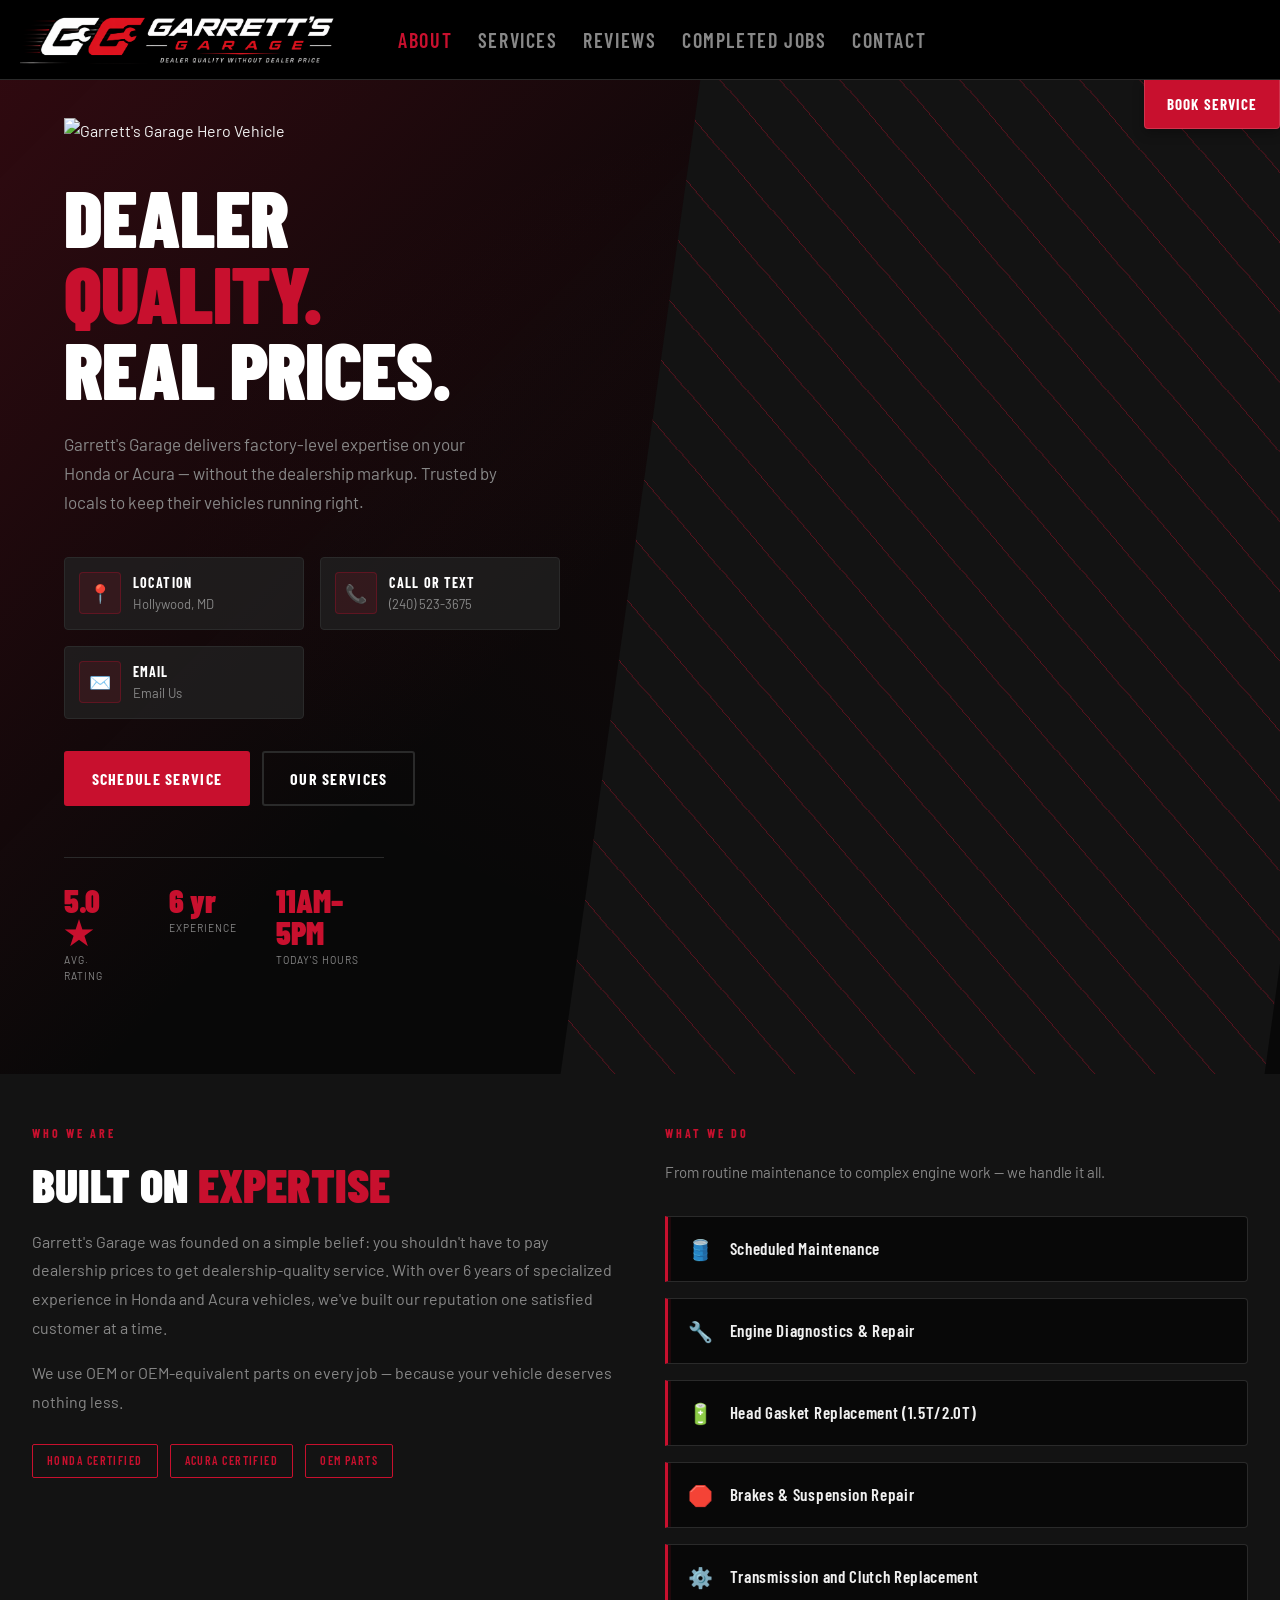
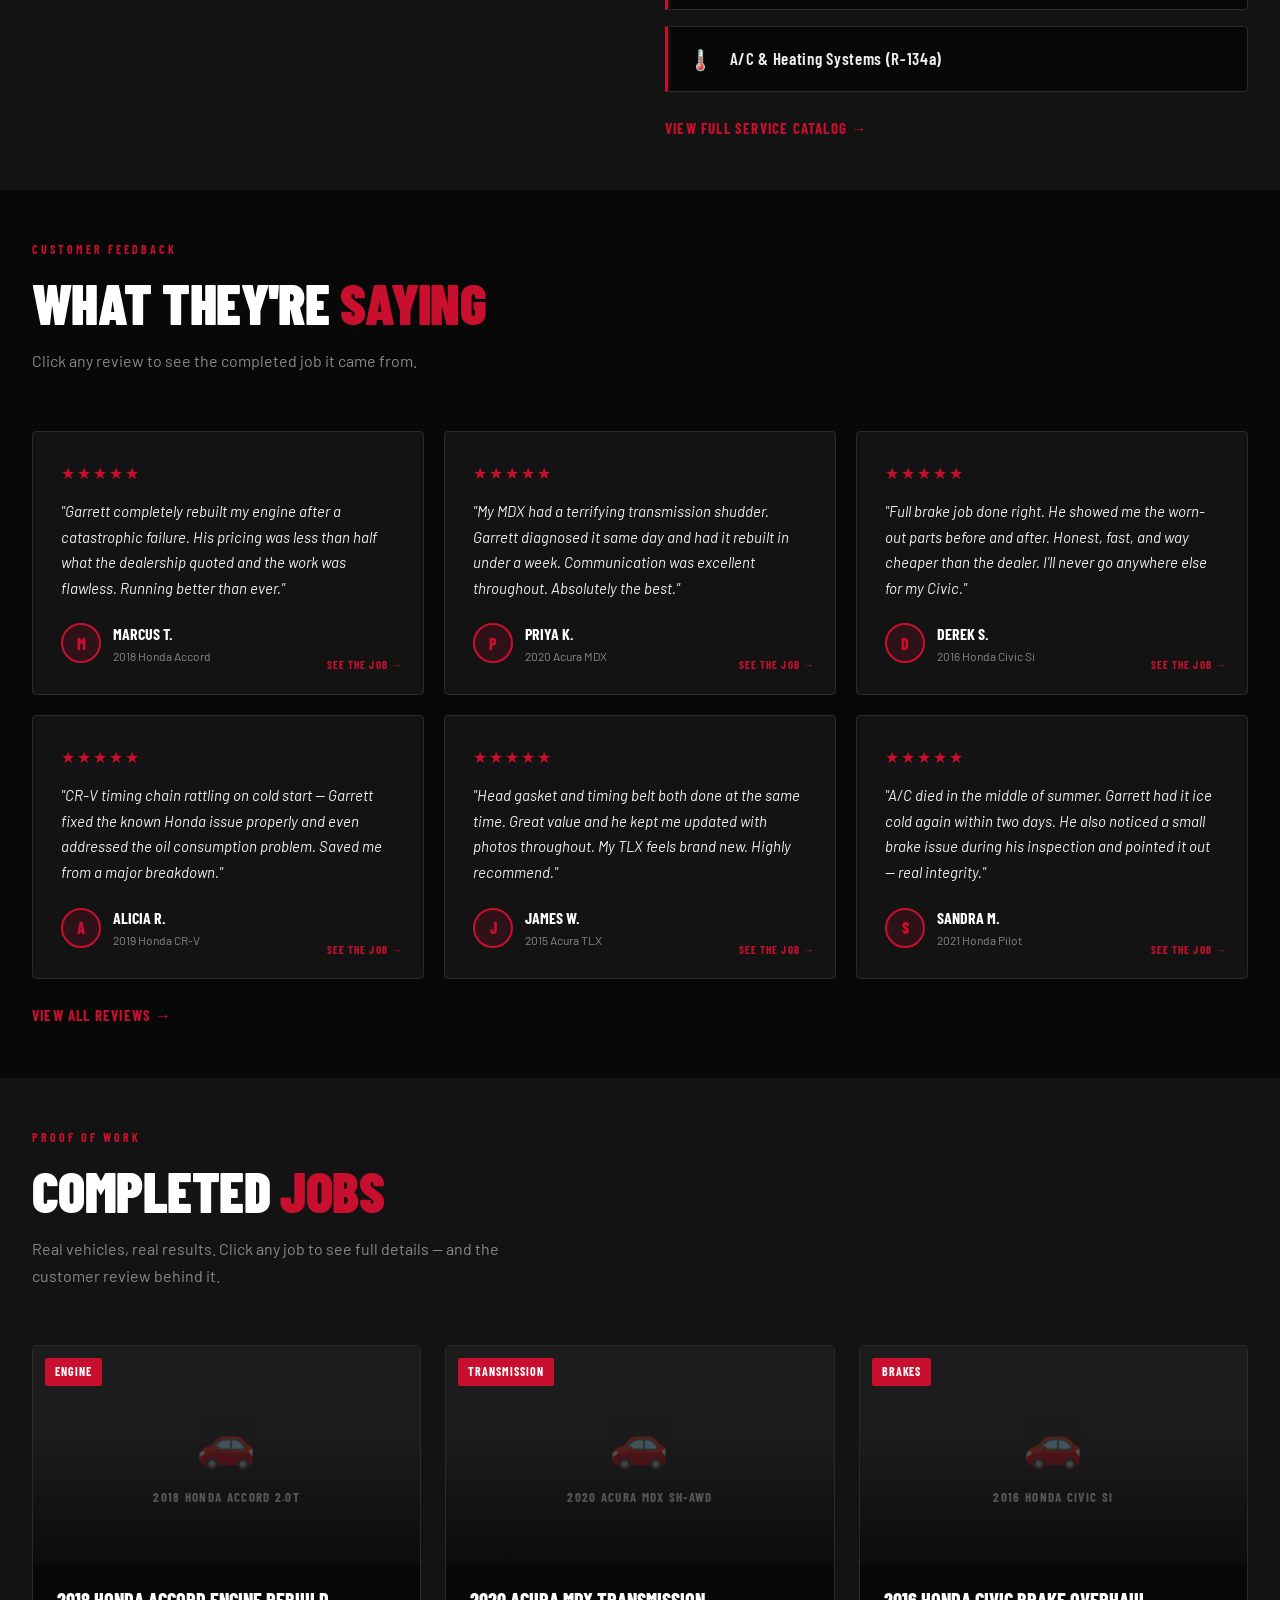
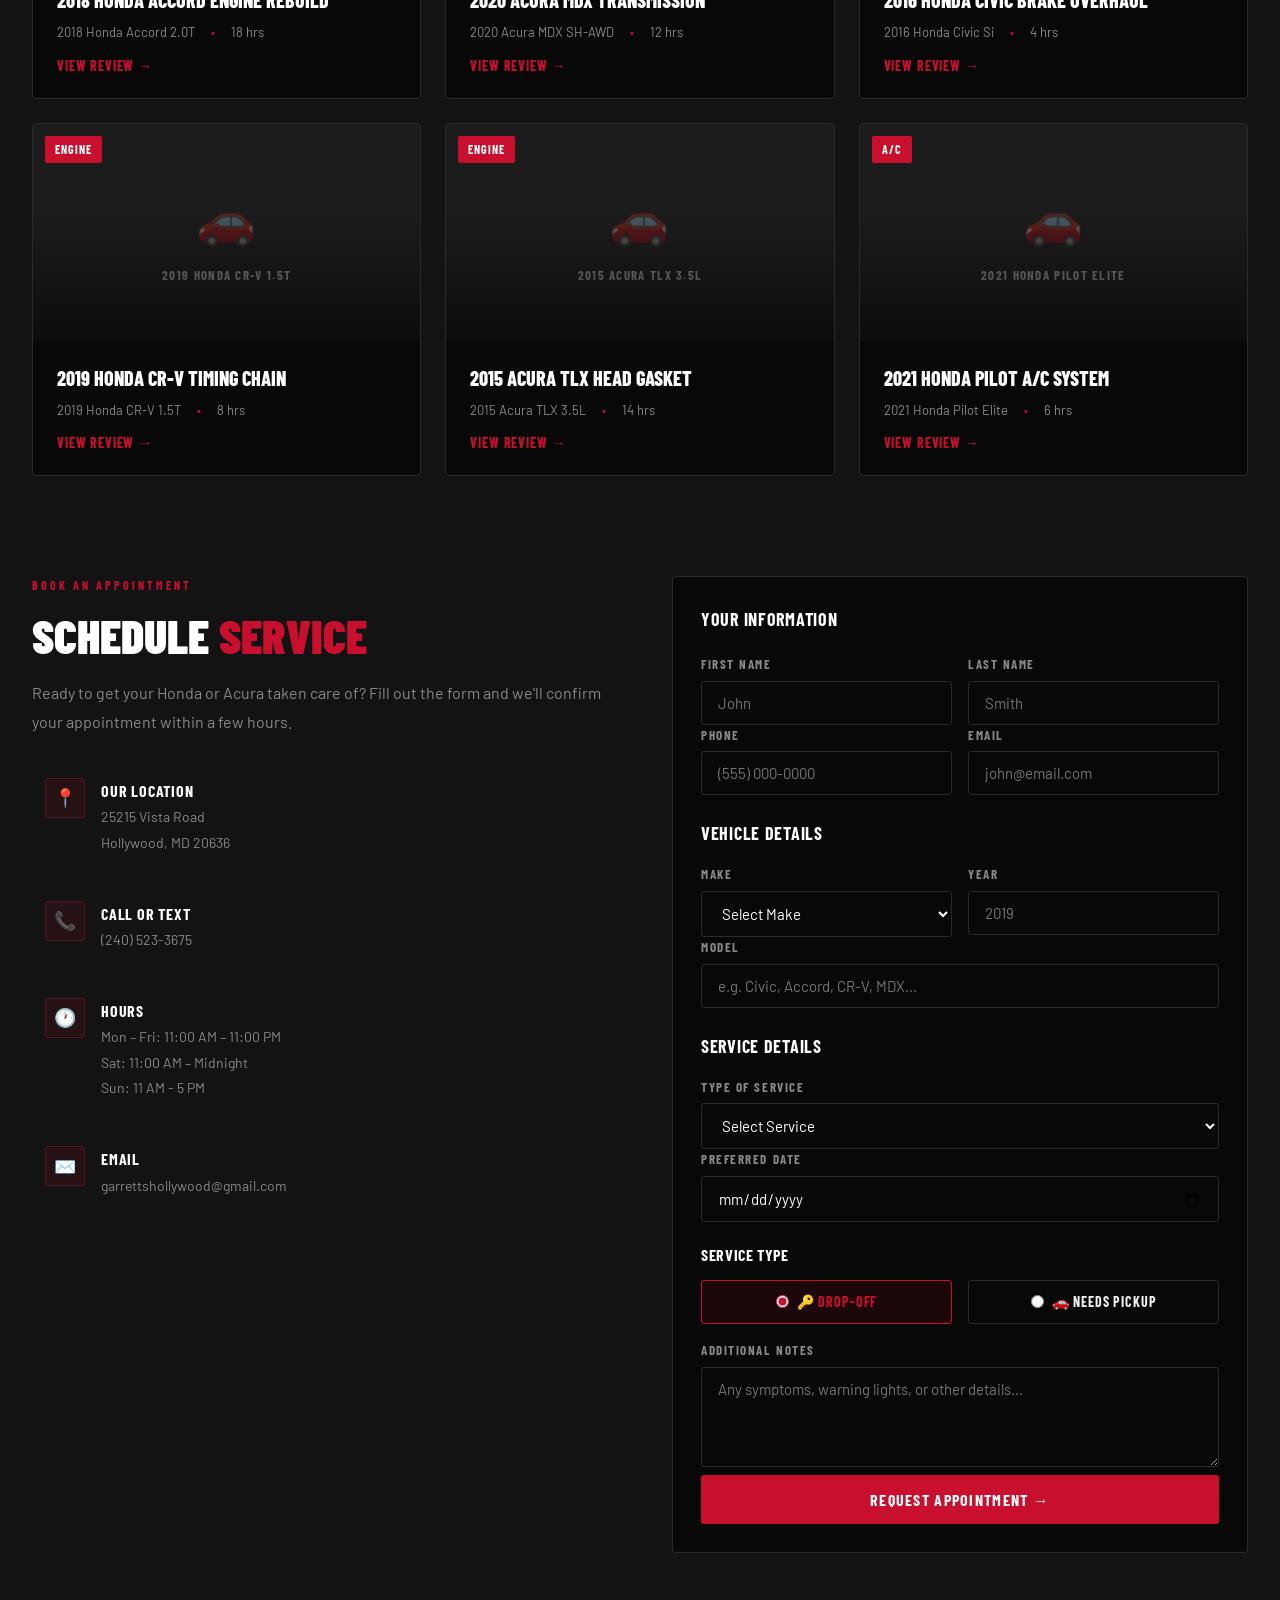
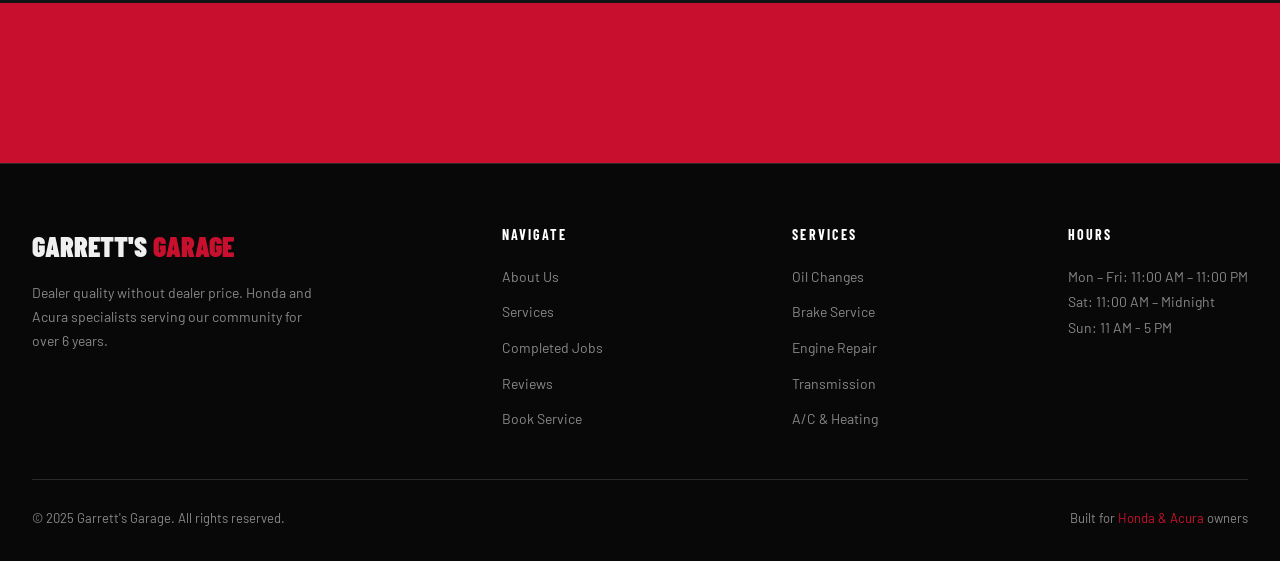
==== commit f95a9cb5: "Update index.html" ====
--- a/index.html
+++ b/index.html
@@ -293,20 +293,12 @@
     max-width: 560px; margin-left: max(32px, calc(50vw - 640px));
   }
   .hero-eyebrow {
-    font-family: 'Barlow Condensed', sans-serif;
-    font-weight: 700; font-size: 13px;
-    letter-spacing: 0.2em; text-transform: uppercase;
-    color: var(--red); margin-bottom: 20px;
-    display: flex; align-items: center; gap: 12px;
-  }
-  .hero-eyebrow::before {
-    content: ''; display: block;
-    width: 40px; height: 2px; background: var(--red);
-  }
-  .hero-eyebrow::after {
-    content: ''; display: block;
-    width: 40px; height: 2px; background: var(--red);
-  }
+    height: clamp(60px, 4vw, 48px);
+    width: auto;
+    padding-bottom: 20px;
+    display: block;
+  }
+  
   .hero h1 {
     font-family: 'Barlow Condensed', sans-serif;
     font-weight: 900; font-size: clamp(52px, 7vw, 80px);
@@ -383,7 +375,7 @@
 
   padding: clamp(8px, 1.5vw, 14px);
 
-  background: rgba(255,255,255,0.03);
+  background: rgba(33, 33, 33, 0.77);
   border: 1px solid var(--border);
   border-radius: 4px;
 
@@ -392,7 +384,7 @@
 
 .hero-info-card:hover {
   border-color: var(--red);
-  background: rgba(200,16,46,0.08);
+  background: rgba(85, 3, 17, 0.85);
   transform: translateY(-2px);
 }
 
@@ -436,6 +428,8 @@
     scroll-margin-top: calc(var(--nav-height));
   }
   
+  
+  
   .container { max-width: 1280px; margin: 0 auto; padding: 0 32px; }
   .section-label {
     font-family: 'Barlow Condensed', sans-serif;
@@ -479,7 +473,7 @@
     gap: 50px; align-items: top;
   }
   
-  .services-link {
+  .page-link {
     display: inline-flex;
     align-items: center;
     gap: 6px;
@@ -499,7 +493,7 @@
                 color 0.2s ease;
   }
 
-.services-link:hover {
+.page-link:hover {
   gap: 10px;
   color: var(--white);
 }
@@ -708,7 +702,7 @@
   .info-content span { color: var(--text-muted); font-size: 14px; }
 
   /* Form */
-  .schedule-form { display: flex; flex-direction: column; gap: 16px; }
+  .schedule-form { display: flex; flex-direction: column; gap: 16px;}
   .form-row { display: grid; grid-template-columns: 1fr 1fr; gap: 16px; }
   .form-group { display: flex; flex-direction: column; gap: 6px; }
   .form-group label {
@@ -1042,7 +1036,7 @@
       <li><a href="#about">Services</a></li>
       <li><a href="#reviews">Reviews</a></li>
       <li><a href="#jobs">Completed Jobs</a></li>
-      <li><a href="#contact">Contact</a></li>
+      <li><a href="#schedule">Contact</a></li>
     </ul>
 
     <button class="burger" id="burger" onclick="toggleMenu()">
@@ -1063,7 +1057,7 @@
   <a href="#about">Services</a>
   <a href="#reviews">Reviews</a>
   <a href="#jobs">Past jobs</a>
-  <a href="#contact">Contact</a>
+  <a href="#schedule">Contact</a>
 </div>
 
 <!-- HERO -->
@@ -1086,7 +1080,11 @@
 </div>
   </div>
   <div class="hero-content">
-    <div class="hero-eyebrow">Honda &amp; Acura Specialists</div>
+    <img
+        src="images/HAlogos.png"
+        alt="Garrett's Garage Hero Vehicle"
+        class="hero-eyebrow"
+      />
     <h1>Dealer <em>Quality.</em><br>Real Prices.</h1>
     <p class="hero-sub">Garrett's Garage delivers factory-level expertise on your Honda or Acura — without the dealership markup. Trusted by locals to keep their vehicles running right.</p>
     
@@ -1127,15 +1125,15 @@
     </div>
     <div class="hero-stats">
       <div>
-        <div class="stat-num">5.0★</div>
+        <div class="stat-num">5.0 ★</div>
         <div class="stat-label">Avg. Rating</div>
       </div>
       <div>
-        <div class="stat-num">6yr</div>
+        <div class="stat-num">6 yr</div>
         <div class="stat-label">Experience</div>
       </div>
       <div>
-        <div class="stat-num" id="todayHours">--</div>
+        <div class="stat-num" id="todayHours">11AM – 11PM</div>
         <div class="stat-label">Today's Hours</div>
       </div>
     </div>
@@ -1154,8 +1152,8 @@
         <p>We use OEM or OEM-equivalent parts on every job — because your vehicle deserves nothing less.</p>
         <div class="badge-row">
           <span class="badge red">Honda Certified</span>
-          <span class="badge red">Acura Specialist</span>
-          <span class="badge">OEM Parts</span>
+          <span class="badge red">Acura Certified</span>
+          <span class="badge red">OEM Parts</span>
         </div>
       </div>
       <div>
@@ -1169,7 +1167,7 @@
           <div class="specialty-item"><span class="specialty-icon">⚙️</span>Transmission and Clutch Replacement</div>
           <div class="specialty-item"><span class="specialty-icon">🌡️</span>A/C & Heating Systems (R-134a)</div>
         </div>
-        <a href="services.html" class="services-link">
+        <a href="services.html" class="page-link">
           View Full Service Catalog →
         </a>
       </div>
@@ -1184,6 +1182,9 @@
     <div class="section-title">What They're <span>Saying</span></div>
     <p class="section-desc">Click any review to see the completed job it came from.</p>
     <div class="reviews-grid" id="reviewsGrid"></div>
+    <a href="reviews.html" class="page-link">
+          View All Reviews →
+        </a>
   </div>
 </section>
   
@@ -1672,31 +1673,58 @@
 const sections = document.querySelectorAll('section[id]');
 const navLinks = document.querySelectorAll('.nav-links a');
 
+let navLock = false;
+
+navLinks.forEach(link => {
+  link.addEventListener('click', () => {
+    navLock = true;
+
+    navLinks.forEach(l => l.classList.remove('active'));
+    link.classList.add('active');
+
+    const targetId = link.getAttribute('href').replace('#', '');
+    const target = document.getElementById(targetId);
+
+    function checkArrival() {
+      if (!target) {
+        navLock = false;
+        return;
+      }
+
+      const distance = Math.abs(target.getBoundingClientRect().top - 80);
+
+      if (distance < 10) {
+        navLock = false;
+        window.removeEventListener('scroll', checkArrival);
+      }
+    }
+
+    window.addEventListener('scroll', checkArrival);
+  });
+});
+
 function updateActiveNav() {
+  if (navLock) return;
+
   let current = '';
 
-  document.querySelectorAll('section[id]').forEach(section => {
+  sections.forEach(section => {
     const top = section.offsetTop;
-    const bottom = top + section.offsetHeight;
-
-    console.log(
-      section.id,
-      'top:', top,
-      'bottom:', bottom,
-      'scrollY:', window.scrollY
-    );
 
     if (window.scrollY >= top - 120) {
       current = section.id;
     }
   });
 
-  console.log('ACTIVE:', current);
-
   navLinks.forEach(link => {
     link.classList.remove('active');
 
-    if (link.getAttribute('href') === `#${current}`) {
+    const href = link.getAttribute('href');
+
+    if (
+      href === `#${current}` ||
+      (current === 'schedule' && href === '#schedule')
+    ) {
       link.classList.add('active');
     }
   });
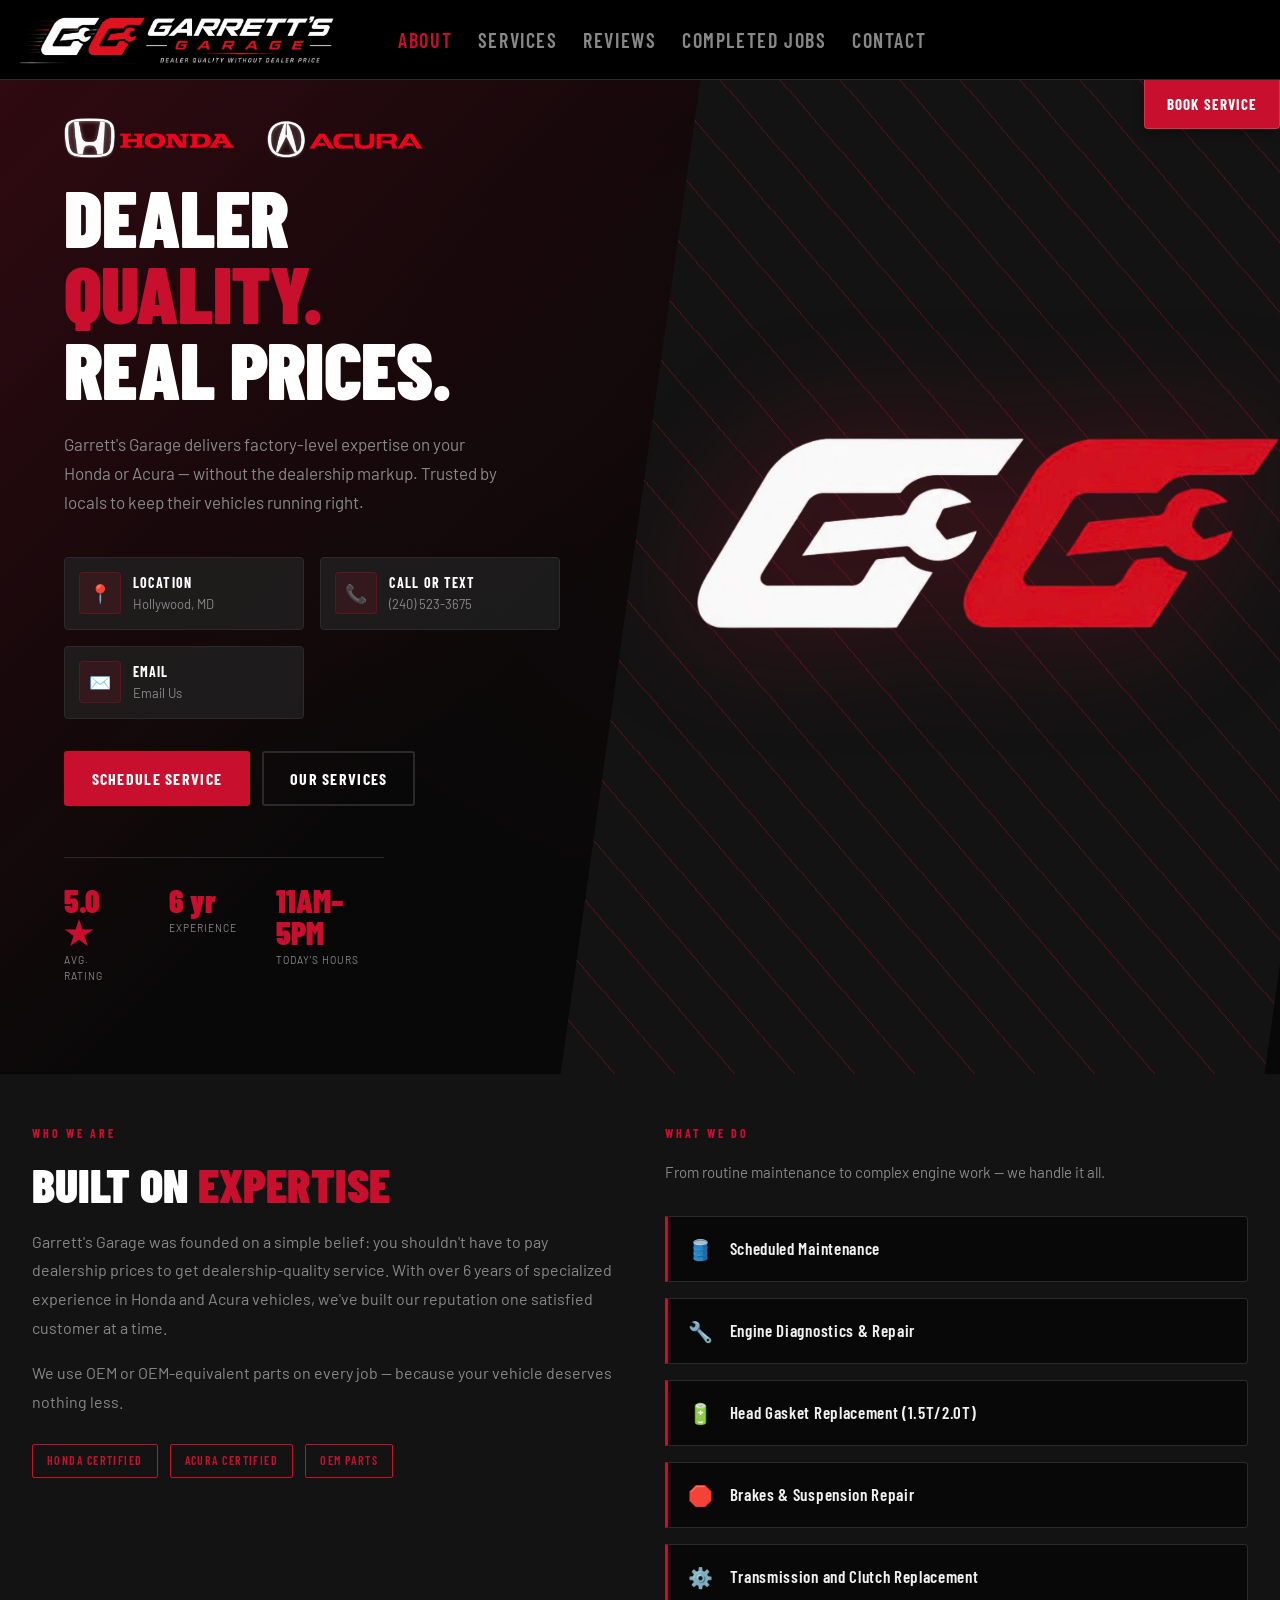
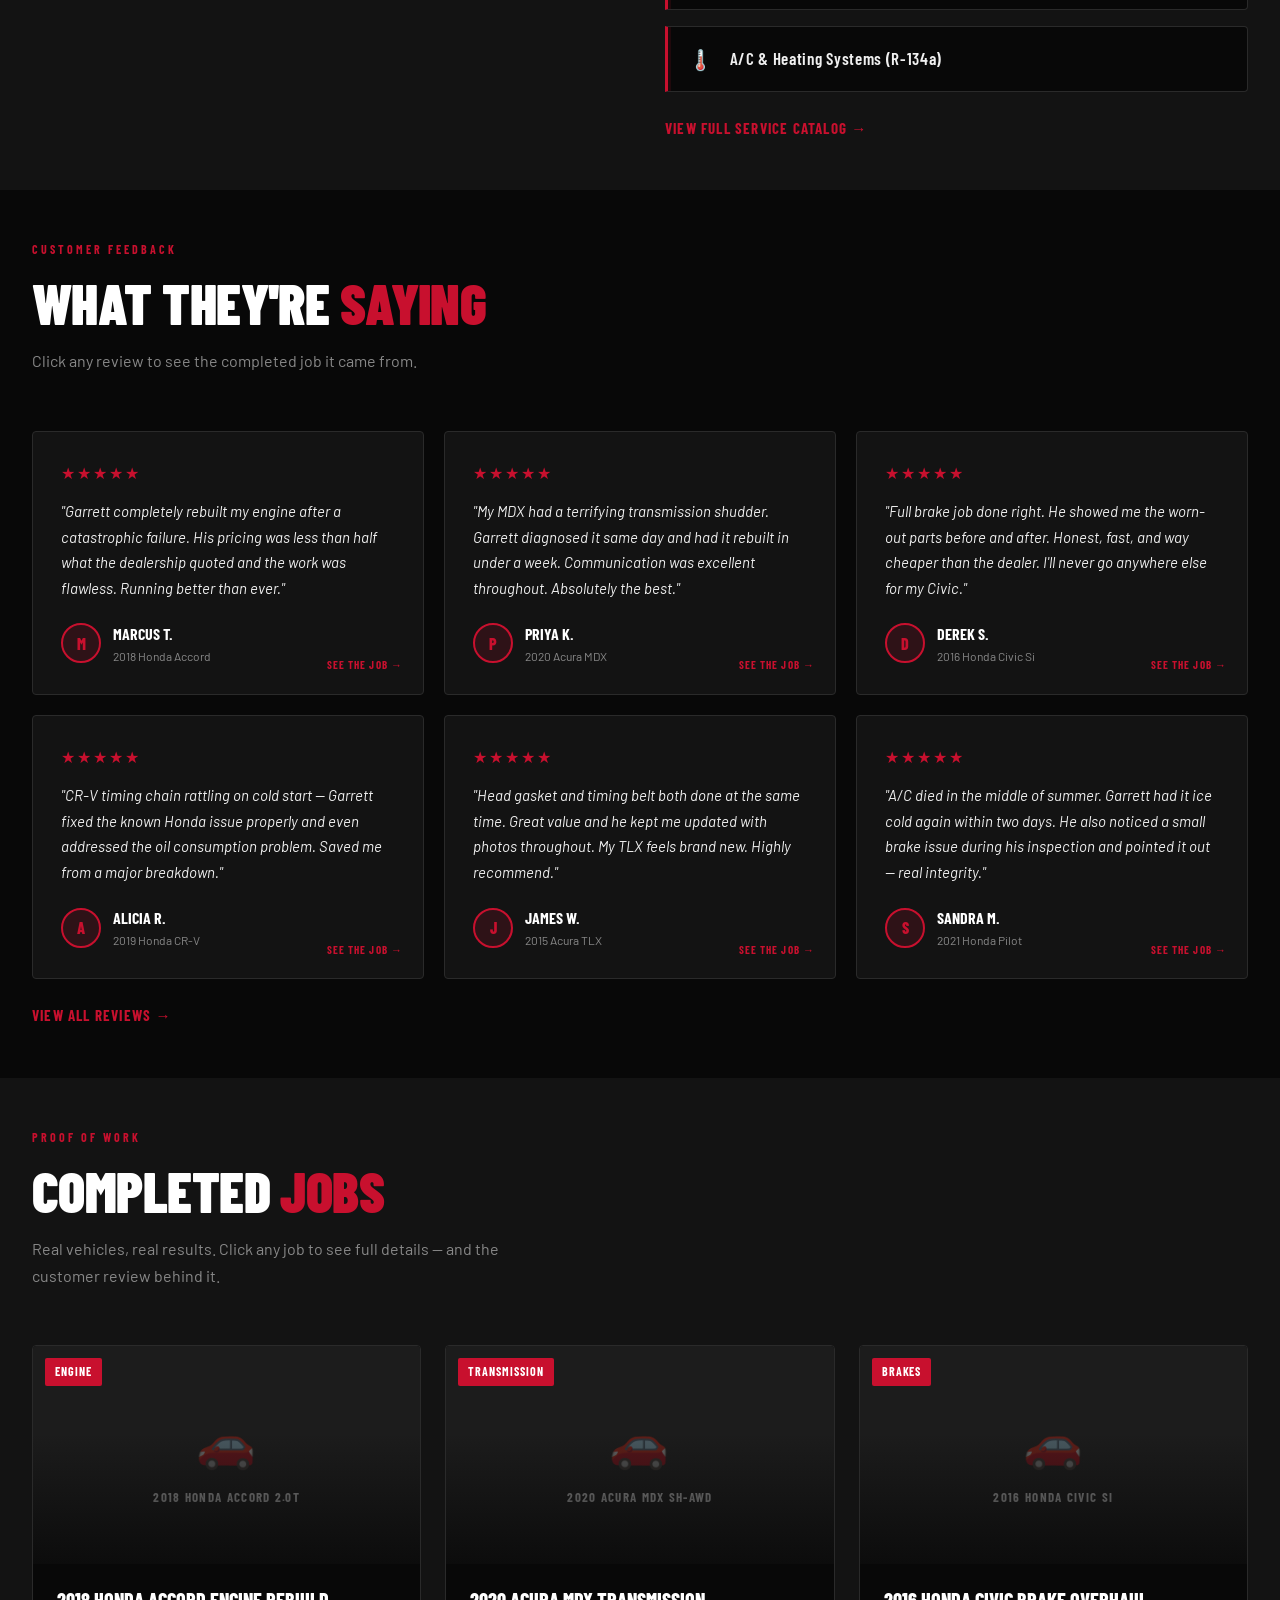
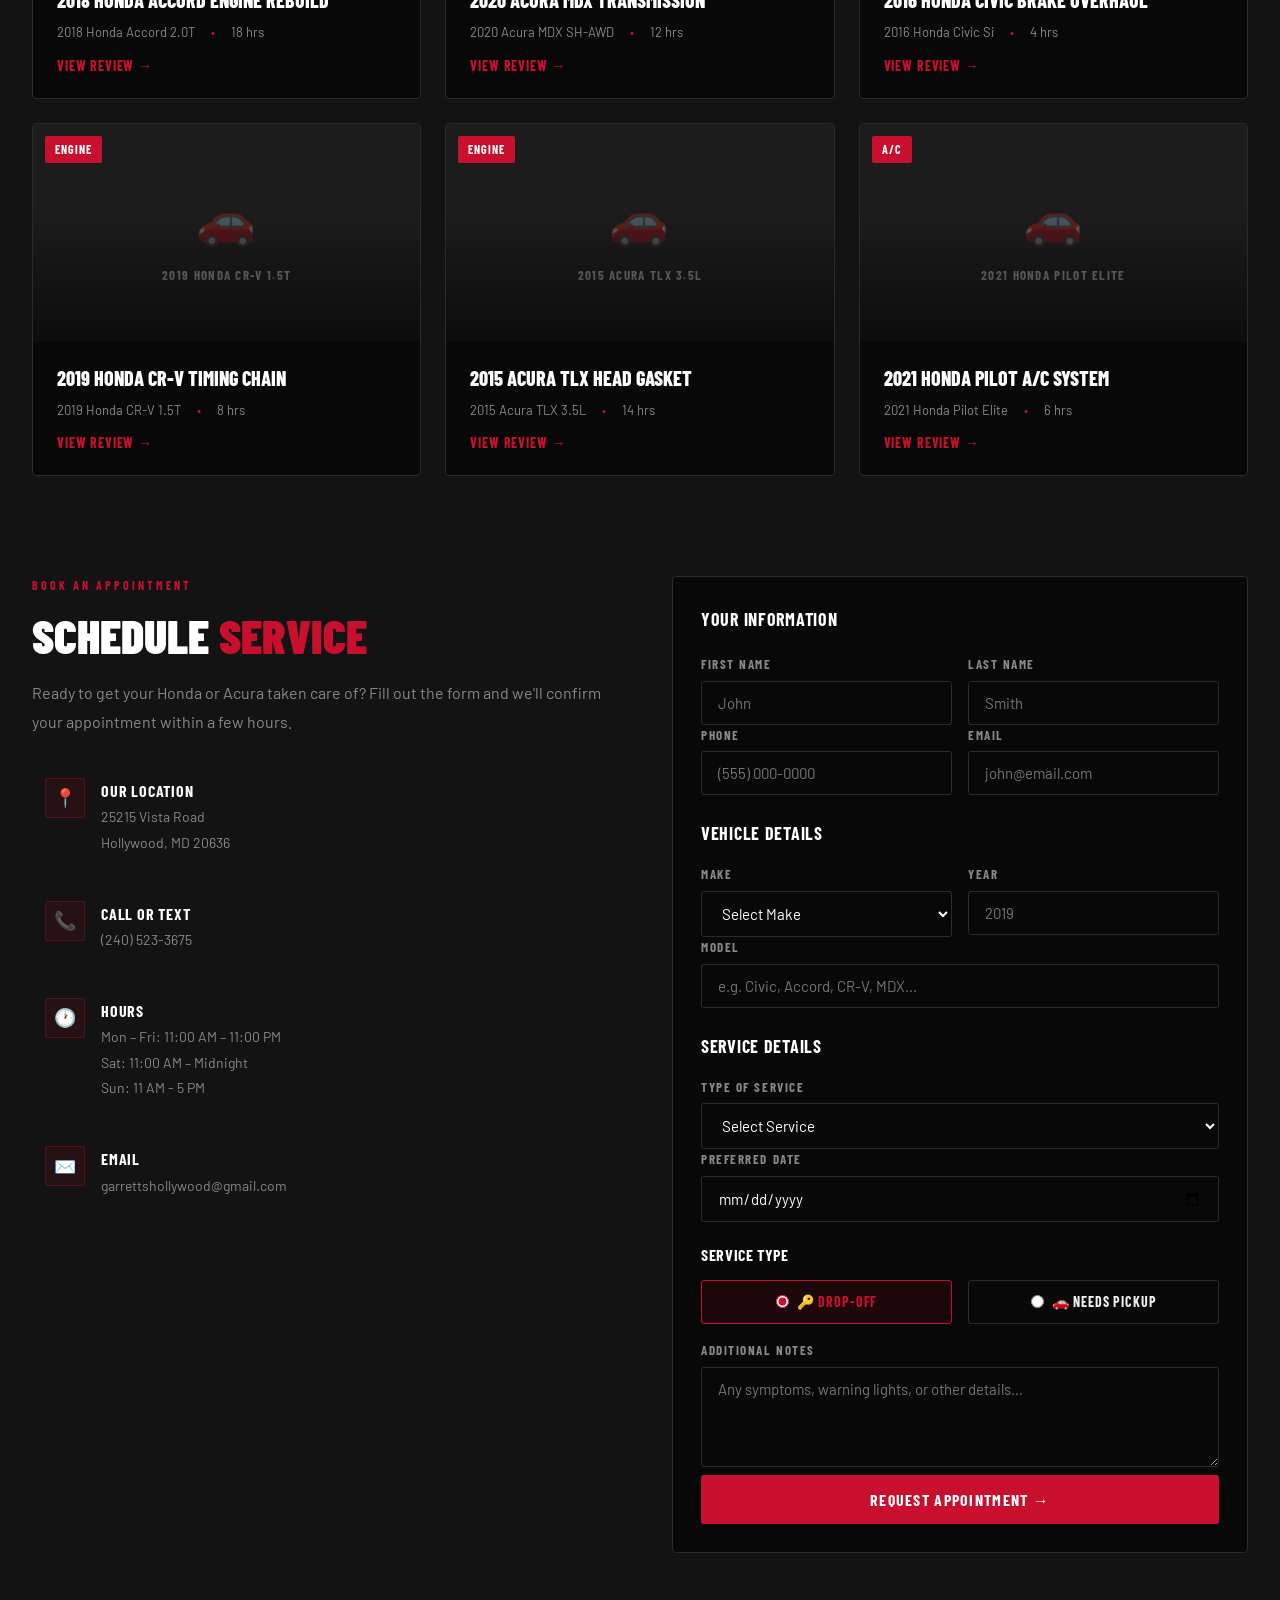
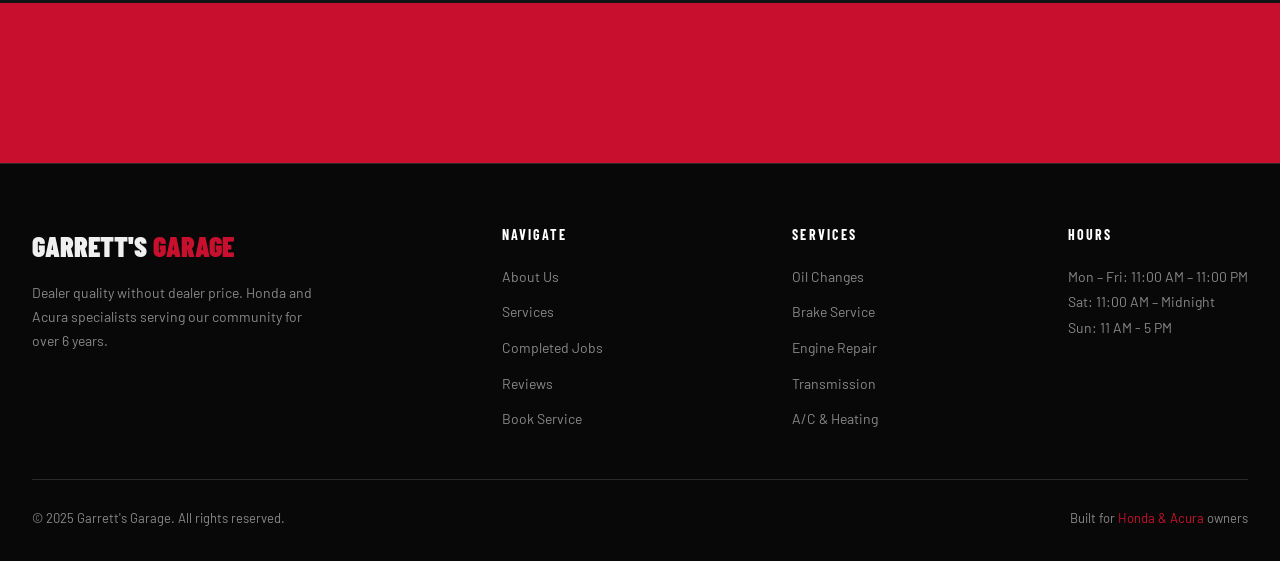
==== commit dab59808: "Update index.html" ====
--- a/index.html
+++ b/index.html
@@ -909,7 +909,7 @@
       position: absolute;
       inset: -3%;
       overflow: hidden;
-      background-image: url("images/gg.png");
+      background-image: url("images/GG.png");
       background-repeat: no-repeat;
       background-position: center;
       background-size: clamp(450px, 100vw, 1000px);
@@ -1068,7 +1068,7 @@
     <picture>
       <source
         media="(max-width: 700px)"
-        srcset="images/gg.png"
+        srcset="images/GG.png"
       >
 
       <img
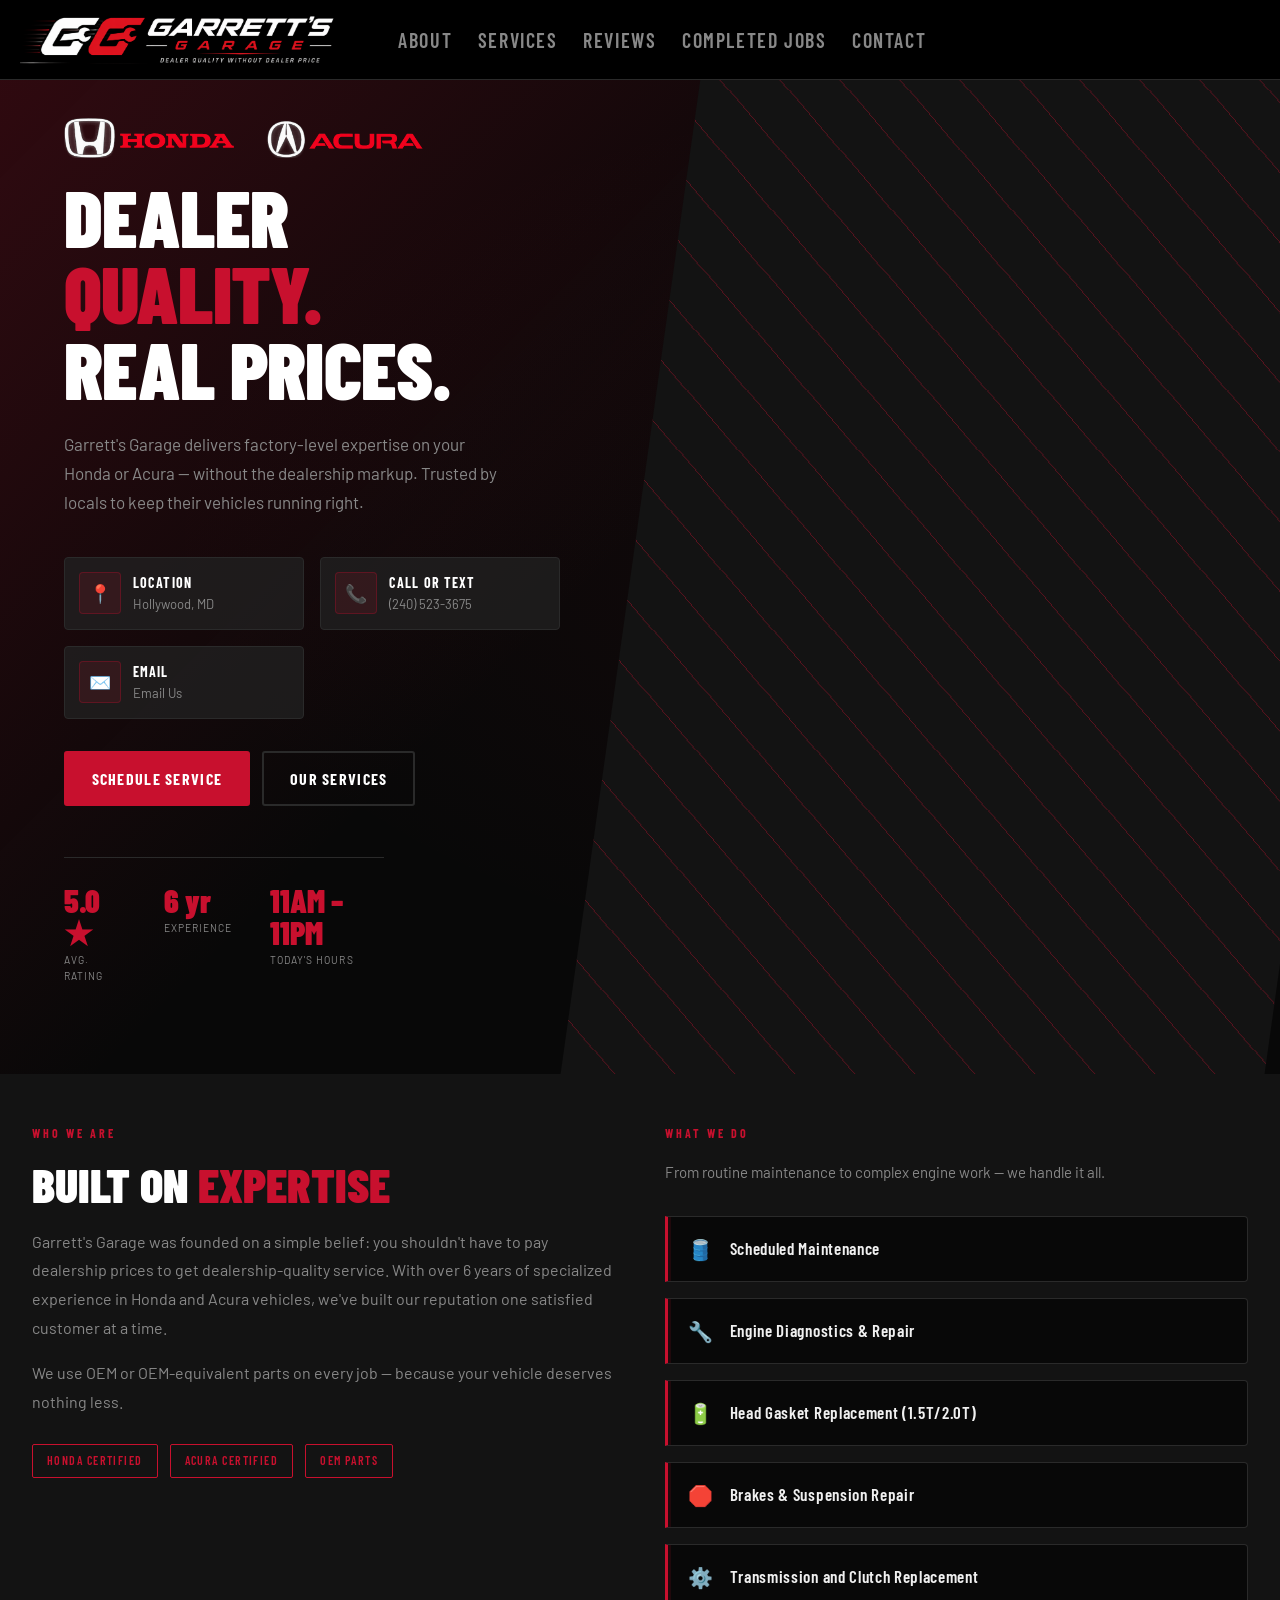
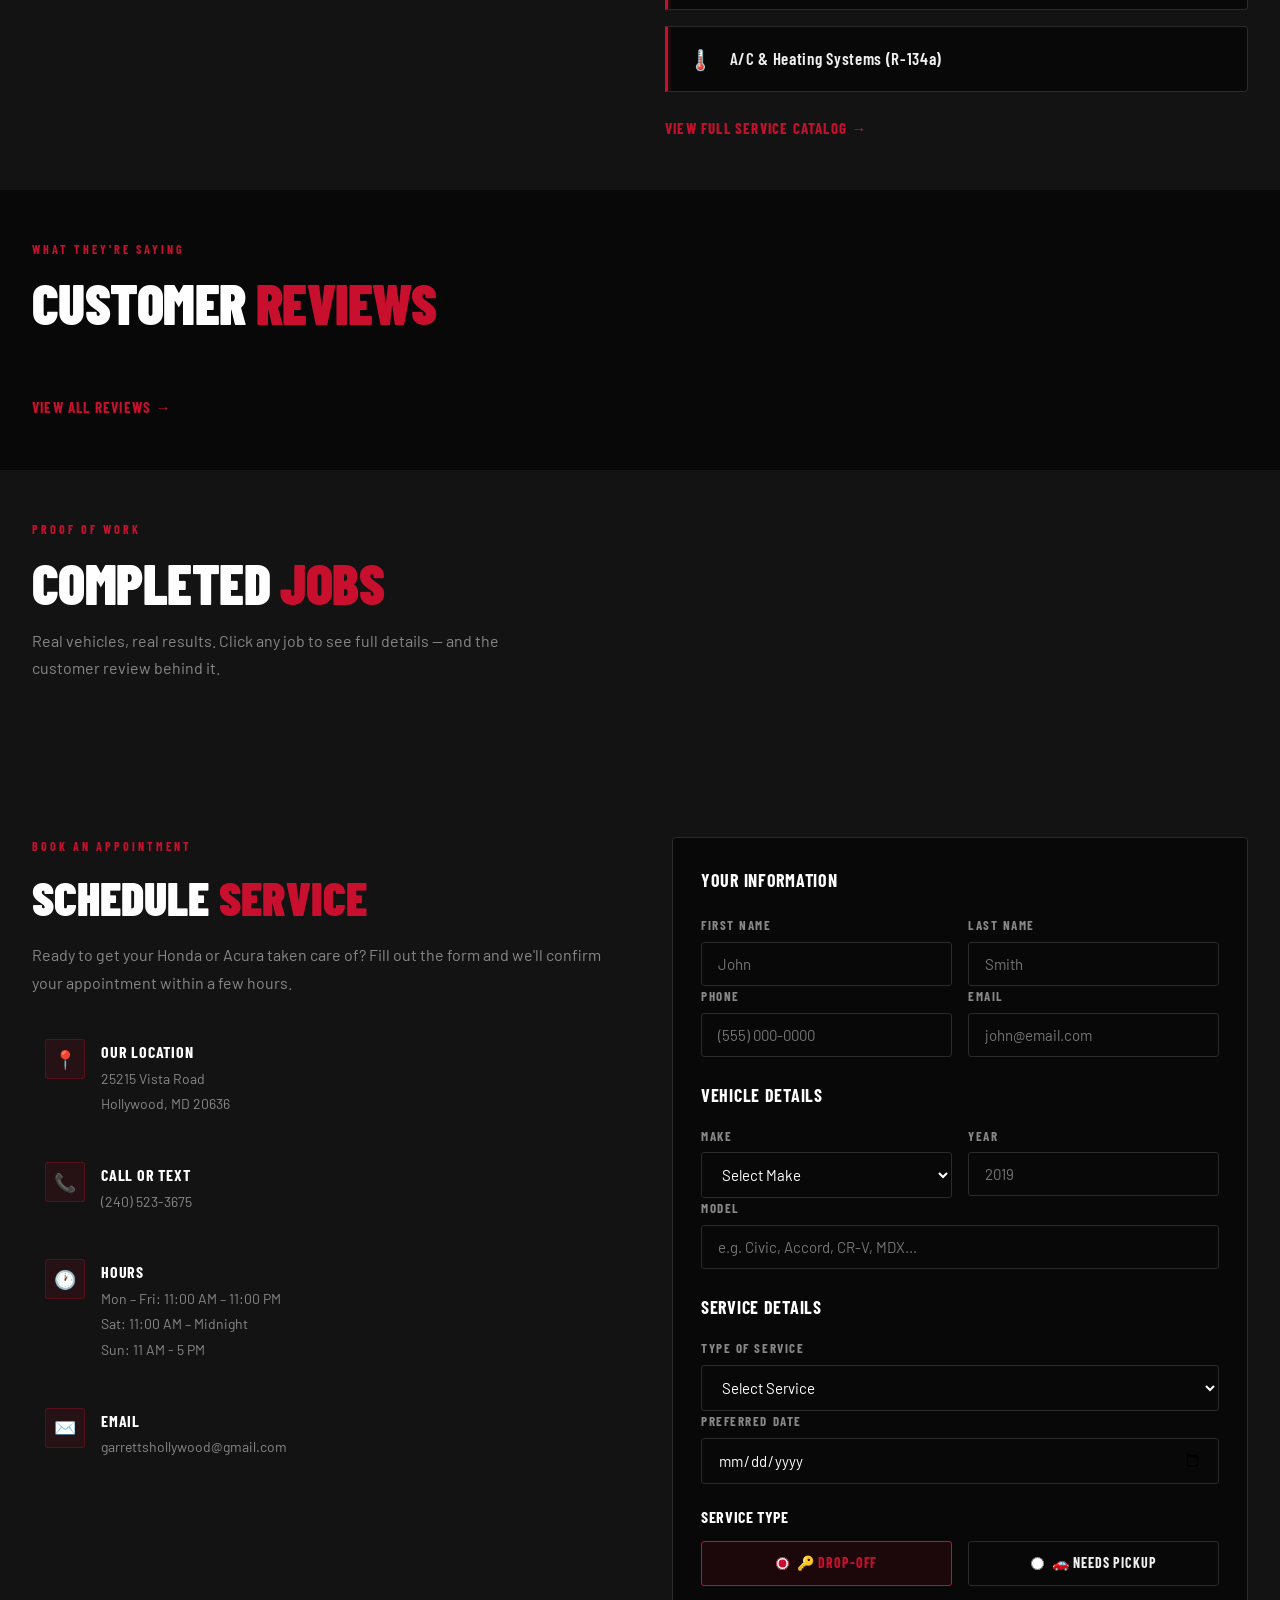
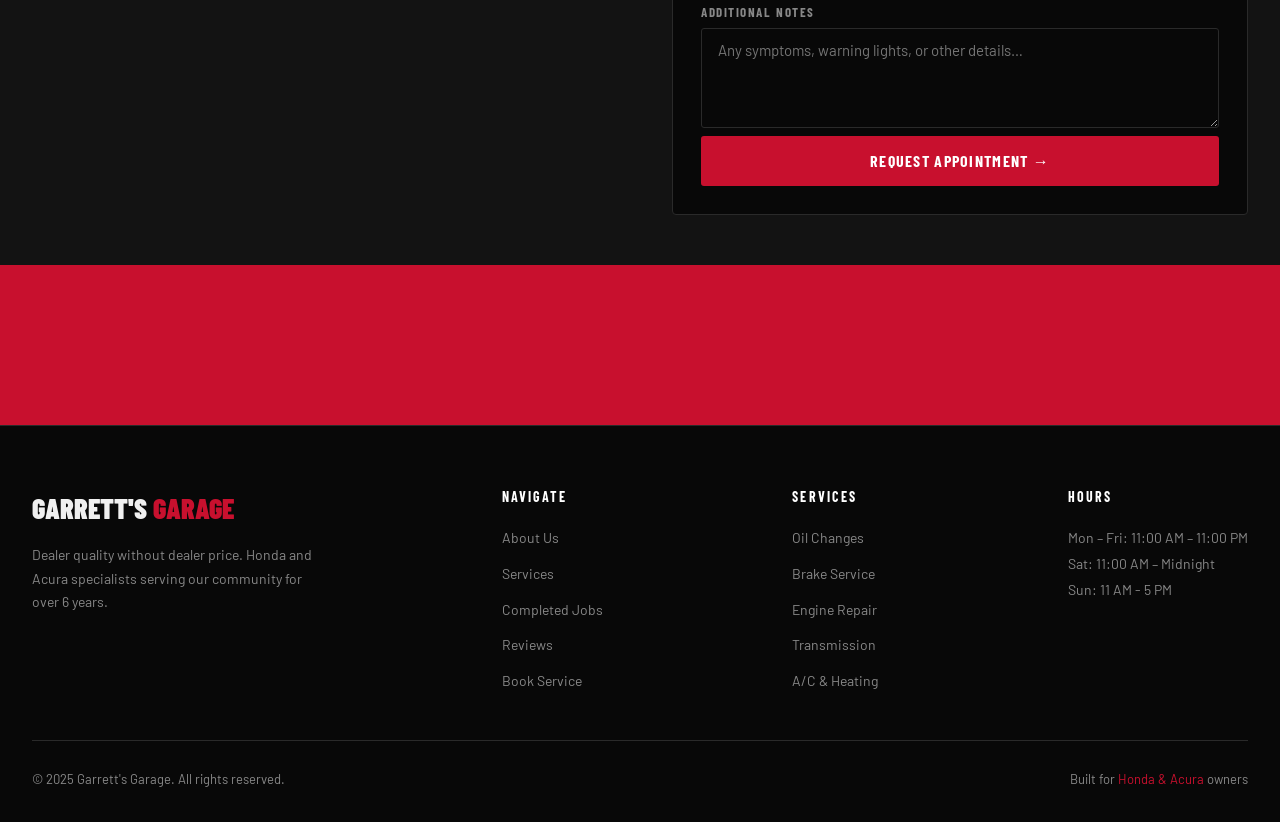
==== commit 54738394: "Update index.html" ====
--- a/index.html
+++ b/index.html
@@ -490,7 +490,7 @@
     text-transform: uppercase;
 
     transition: gap 0.2s ease,
-                color 0.2s ease;
+      color 0.2s ease;
   }
 
 .page-link:hover {
@@ -612,6 +612,113 @@
   .job-review-link:hover { text-decoration: underline; }
 
   /* ── REVIEWS ── */
+  .review-viewport {
+    overflow: hidden;
+    width: 100%;
+  }
+
+  .featured-review {
+    flex: 0 0 100%;
+    min-width: 100%;
+    height: 240px;
+    margin: 0;
+    display: flex;
+    flex-direction: column;
+  }
+  
+  .review-carousel {
+    position: relative;
+    
+    display: flex;
+    align-items: center;
+    justify-content: center;
+    gap: 20px;
+
+    max-width: 1000px;
+    margin: 0 auto;
+    overflow: hidden;
+  }
+  
+  .review-track {
+    display: flex;
+    transition: transform 0.6s cubic-bezier(.22,.61,.36,1);
+  }
+
+  .review-arrow {
+    position: absolute;
+    top: 50%;
+    transform: translateY(-50%);
+    z-index: 10;
+    width: 56px;
+    height: 56px;
+
+    border: 1px solid var(--border);
+    background: var(--surface);
+
+    color: var(--white);
+    font-size: 24px;
+
+    cursor: pointer;
+    transition: .25s ease;
+  }
+  
+  .review-arrow.prev {
+    left: 0;
+  }
+
+  .review-arrow.next {
+    right: 0;
+  }
+
+  .review-arrow:hover {
+    border-color: var(--red);
+    color: var(--red);
+  }
+
+  .featured-review {
+    min-width: 80%;
+    margin: 0 10%;
+    flex-shrink: 0;
+    flex: 1;
+    background: var(--surface);
+    border: 1px solid var(--border);
+    padding: 32px;
+    border-radius: 4px;
+
+    opacity: 1;
+    transform: translateX(0);
+    transition:
+      opacity 0.35s ease,
+      transform 0.35s ease;
+  }
+
+  .featured-review.changing {
+    opacity: 0;
+    transform: translateX(20px);
+  }
+
+  .review-dots {
+    display: flex;
+    justify-content: center;
+    gap: 10px;
+
+    margin-top: 24px;
+  }
+
+  .review-dot {
+    width: 10px;
+    height: 10px;
+
+    border-radius: 50%;
+    background: #444;
+
+    cursor: pointer;
+  }
+
+  .review-dot.active {
+    background: var(--red);
+  }
+  
   .reviews-grid {
     display: grid; grid-template-columns: repeat(auto-fill, minmax(300px, 1fr));
     gap: 20px;
@@ -628,9 +735,13 @@
   .review-text {
     font-size: 15px; color: var(--text); line-height: 1.7;
     margin-bottom: 20px; font-style: italic;
+    display: -webkit-box;
+    -webkit-line-clamp: 3; /* number of lines */
+    -webkit-box-orient: vertical;
+    overflow: hidden;
   }
   .review-author {
-    display: flex; align-items: center; gap: 12px;
+    display: flex; align-items: center; gap: 12px; margin-top: auto;
   }
   .review-avatar {
     width: 40px; height: 40px; border-radius: 50%;
@@ -909,7 +1020,7 @@
       position: absolute;
       inset: -3%;
       overflow: hidden;
-      background-image: url("images/GG.png");
+      background-image: url("images/gg.png");
       background-repeat: no-repeat;
       background-position: center;
       background-size: clamp(450px, 100vw, 1000px);
@@ -1068,7 +1179,7 @@
     <picture>
       <source
         media="(max-width: 700px)"
-        srcset="images/GG.png"
+        srcset="images/gg.png"
       >
 
       <img
@@ -1178,13 +1289,21 @@
 <!-- REVIEWS -->
 <section id="reviews">
   <div class="container">
-    <div class="section-label">Customer Feedback</div>
-    <div class="section-title">What They're <span>Saying</span></div>
-    <p class="section-desc">Click any review to see the completed job it came from.</p>
-    <div class="reviews-grid" id="reviewsGrid"></div>
+  <div class="section-label">What They're Saying</div>
+  <div class="section-title">Customer <span>Reviews</span></div>
+  <div class="review-carousel">
+    <button class="review-arrow prev" onclick="prevReview()">‹</button>
+    <div class="review-viewport">
+      <div class="review-track" id="reviewTrack">
+        <!-- all review cards here -->
+      </div>
+    </div>
+    <button class="review-arrow next" onclick="nextReview()">›</button>
+  </div>
+  <div class="review-dots" id="reviewDots"></div>
     <a href="reviews.html" class="page-link">
-          View All Reviews →
-        </a>
+      View All Reviews →
+    </a>
   </div>
 </section>
   
@@ -1405,7 +1524,7 @@
   <div class="toast-title">✅ Appointment Requested!</div>
   <div class="toast-body">We'll confirm your booking within a few hours.</div>
 </div>
-
+<script src="data.js"></script>
 <script>
 // ── DATA ──
 const services = [
@@ -1424,24 +1543,6 @@
   { cat: 'electrical', icon: '💡', name: 'Electrical Diagnosis', desc: 'Pinpoint shorts, bad grounds, sensor failures, and other electrical gremlins in your Honda/Acura.', price: 'From $89', priceNote: '/hour' },
   { cat: 'ac', icon: '❄️', name: 'A/C Recharge', desc: 'Refrigerant recharge with leak inspection to get your cabin cool again.', price: 'From $129', priceNote: '/service' },
   { cat: 'ac', icon: '🌡️', name: 'A/C Compressor Replacement', desc: 'Full compressor R&R with dye test and system recharge. OEM compressors available.', price: 'From $599', priceNote: '/job' },
-];
-
-const jobs = [
-  { id: 1, title: '2018 Honda Accord Engine Rebuild', cat: 'Engine', desc: 'Complete engine rebuild after oil starvation. New rings, bearings, and head work.', vehicle: '2018 Honda Accord 2.0T', tech: 'Garrett', hours: '18 hrs', reviewId: 1 },
-  { id: 2, title: '2020 Acura MDX Transmission', cat: 'Transmission', desc: 'Full 9-speed automatic rebuild after shuddering under acceleration.', vehicle: '2020 Acura MDX SH-AWD', tech: 'Garrett', hours: '12 hrs', reviewId: 2 },
-  { id: 3, title: '2016 Honda Civic Brake Overhaul', cat: 'Brakes', desc: 'Four-wheel brake overhaul with new rotors, pads, and calipers front and rear.', vehicle: '2016 Honda Civic Si', tech: 'Garrett', hours: '4 hrs', reviewId: 3 },
-  { id: 4, title: '2019 Honda CR-V Timing Chain', cat: 'Engine', desc: 'Timing chain and tensioner replacement along with VTC actuator. Oil consumption addressed.', vehicle: '2019 Honda CR-V 1.5T', tech: 'Garrett', hours: '8 hrs', reviewId: 4 },
-  { id: 5, title: '2015 Acura TLX Head Gasket', cat: 'Engine', desc: 'Head gasket replacement with resurfacing on the SH-AWD 3.5L V6. New timing belt included.', vehicle: '2015 Acura TLX 3.5L', tech: 'Garrett', hours: '14 hrs', reviewId: 5 },
-  { id: 6, title: '2021 Honda Pilot A/C System', cat: 'A/C', desc: 'Compressor, condenser, and orifice tube replacement on 3.5L V6. Rear zone also serviced.', vehicle: '2021 Honda Pilot Elite', tech: 'Garrett', hours: '6 hrs', reviewId: 6 },
-];
-
-const reviews = [
-  { id: 1, name: 'Marcus T.', vehicle: '2018 Honda Accord', stars: 5, text: 'Garrett completely rebuilt my engine after a catastrophic failure. His pricing was less than half what the dealership quoted and the work was flawless. Running better than ever.', jobId: 1 },
-  { id: 2, name: 'Priya K.', vehicle: '2020 Acura MDX', stars: 5, text: 'My MDX had a terrifying transmission shudder. Garrett diagnosed it same day and had it rebuilt in under a week. Communication was excellent throughout. Absolutely the best.', jobId: 2 },
-  { id: 3, name: 'Derek S.', vehicle: '2016 Honda Civic Si', stars: 5, text: 'Full brake job done right. He showed me the worn-out parts before and after. Honest, fast, and way cheaper than the dealer. I\'ll never go anywhere else for my Civic.', jobId: 3 },
-  { id: 4, name: 'Alicia R.', vehicle: '2019 Honda CR-V', stars: 5, text: 'CR-V timing chain rattling on cold start — Garrett fixed the known Honda issue properly and even addressed the oil consumption problem. Saved me from a major breakdown.', jobId: 4 },
-  { id: 5, name: 'James W.', vehicle: '2015 Acura TLX', stars: 5, text: 'Head gasket and timing belt both done at the same time. Great value and he kept me updated with photos throughout. My TLX feels brand new. Highly recommend.', jobId: 5 },
-  { id: 6, name: 'Sandra M.', vehicle: '2021 Honda Pilot', stars: 5, text: 'A/C died in the middle of summer. Garrett had it ice cold again within two days. He also noticed a small brake issue during his inspection and pointed it out — real integrity.', jobId: 6 },
 ];
 
 // ── RENDER JOBS ──
@@ -1469,22 +1570,96 @@
   `).join('');
 }
 
-// ── RENDER REVIEWS ──
+// ── REVIEW CAROUSEL ──
+let currentReview = 0;
+
+function updateCarousel() {
+  const track = document.getElementById('reviewTrack');
+
+  track.style.transform =
+    `translateX(-${currentReview * 100}%)`;
+
+  document.getElementById('reviewDots').innerHTML =
+    reviews.map((_, i) => `
+      <span
+        class="review-dot ${i === currentReview ? 'active' : ''}"
+        onclick="goToReview(${i})"
+      ></span>
+    `).join('');
+}
+  
+let carouselInterval;
 function renderReviews() {
-  document.getElementById('reviewsGrid').innerHTML = reviews.map(r => `
-    <a class="review-card" onclick="openJobModal(${r.jobId}); return false;" href="#">
-      <div class="review-stars">${'★'.repeat(r.stars)}</div>
-      <p class="review-text">"${r.text}"</p>
-      <div class="review-author">
-        <div class="review-avatar">${r.name.charAt(0)}</div>
-        <div>
-          <div class="review-name">${r.name}</div>
-          <div class="review-vehicle">${r.vehicle}</div>
+  document.getElementById('reviewTrack').innerHTML =
+    reviews.map(review => `
+      <div class="featured-review">
+        <div class="review-stars">
+          ${'★'.repeat(review.stars)}
+        </div>
+
+        <p class="review-text">
+          "${review.text}"
+        </p>
+
+        <div class="review-author">
+          <div class="review-avatar">
+            ${review.name.charAt(0)}
+          </div>
+
+          <div>
+            <div class="review-name">${review.name}</div>
+            <div class="review-vehicle">${review.vehicle}</div>
+          </div>
         </div>
       </div>
-      <div class="review-job-link">See the Job →</div>
-    </a>
-  `).join('');
+    `).join('');
+
+  document.getElementById('reviewDots').innerHTML =
+    reviews.map((_, i) => `
+      <span
+        class="review-dot ${i === currentReview ? 'active' : ''}"
+        onclick="goToReview(${i})"
+      ></span>
+    `).join('');
+
+  updateCarousel();
+}
+
+function nextReview() {
+  currentReview++;
+
+  if (currentReview >= reviews.length) {
+    currentReview = 0;
+  }
+
+  updateCarousel();
+}
+
+function prevReview() {
+  currentReview--;
+
+  if (currentReview < 0) {
+    currentReview = reviews.length - 1;
+  }
+
+  updateCarousel();
+}
+  
+function goToReview(index) {
+  currentReview = index;
+  renderReviews();
+  restartCarousel();
+}
+
+function startCarousel() {
+  carouselInterval = setInterval(() => {
+    nextReview();
+  }, 5000);
+}
+
+function restartCarousel() {
+  clearInterval(carouselInterval);
+  startCarousel();
 }
 
 // ── MODAL ──
@@ -1611,6 +1786,7 @@
 // ── INIT ──
 renderJobs();
 renderReviews();
+startCarousel();
 
 // Animate on scroll
 const observer = new IntersectionObserver((entries) => {
@@ -1735,19 +1911,18 @@
   
 function updateTodayHours() {
   const schedule = {
-    0: { day: "Sunday", hours: "11AM–5PM" },
-    1: { day: "Monday", hours: "11AM–11PM" },
-    2: { day: "Tuesday", hours: "11AM–11PM" },
-    3: { day: "Wednesday", hours: "11AM–11PM" },
-    4: { day: "Thursday", hours: "11AM–11PM" },
-    5: { day: "Friday", hours: "11AM–11PM" },
-    6: { day: "Saturday", hours: "11AM–12AM" }
+    0: { day: "Sunday", hours: "11am – 5pm" },
+    1: { day: "Monday", hours: "11am – 11pm" },
+    2: { day: "Tuesday", hours: "11am – 11pm" },
+    3: { day: "Wednesday", hours: "11am – 11pm" },
+    4: { day: "Thursday", hours: "11am – 11pm" },
+    5: { day: "Friday", hours: "11am – 11pm" },
+    6: { day: "Saturday", hours: "11am – 12pm" }
   };
 
   const today = schedule[new Date().getDay()];
 
   document.getElementById("todayHours").textContent = today.hours;
-  document.getElementById("todayLabel").textContent = today.day;
 }
 
 updateTodayHours();
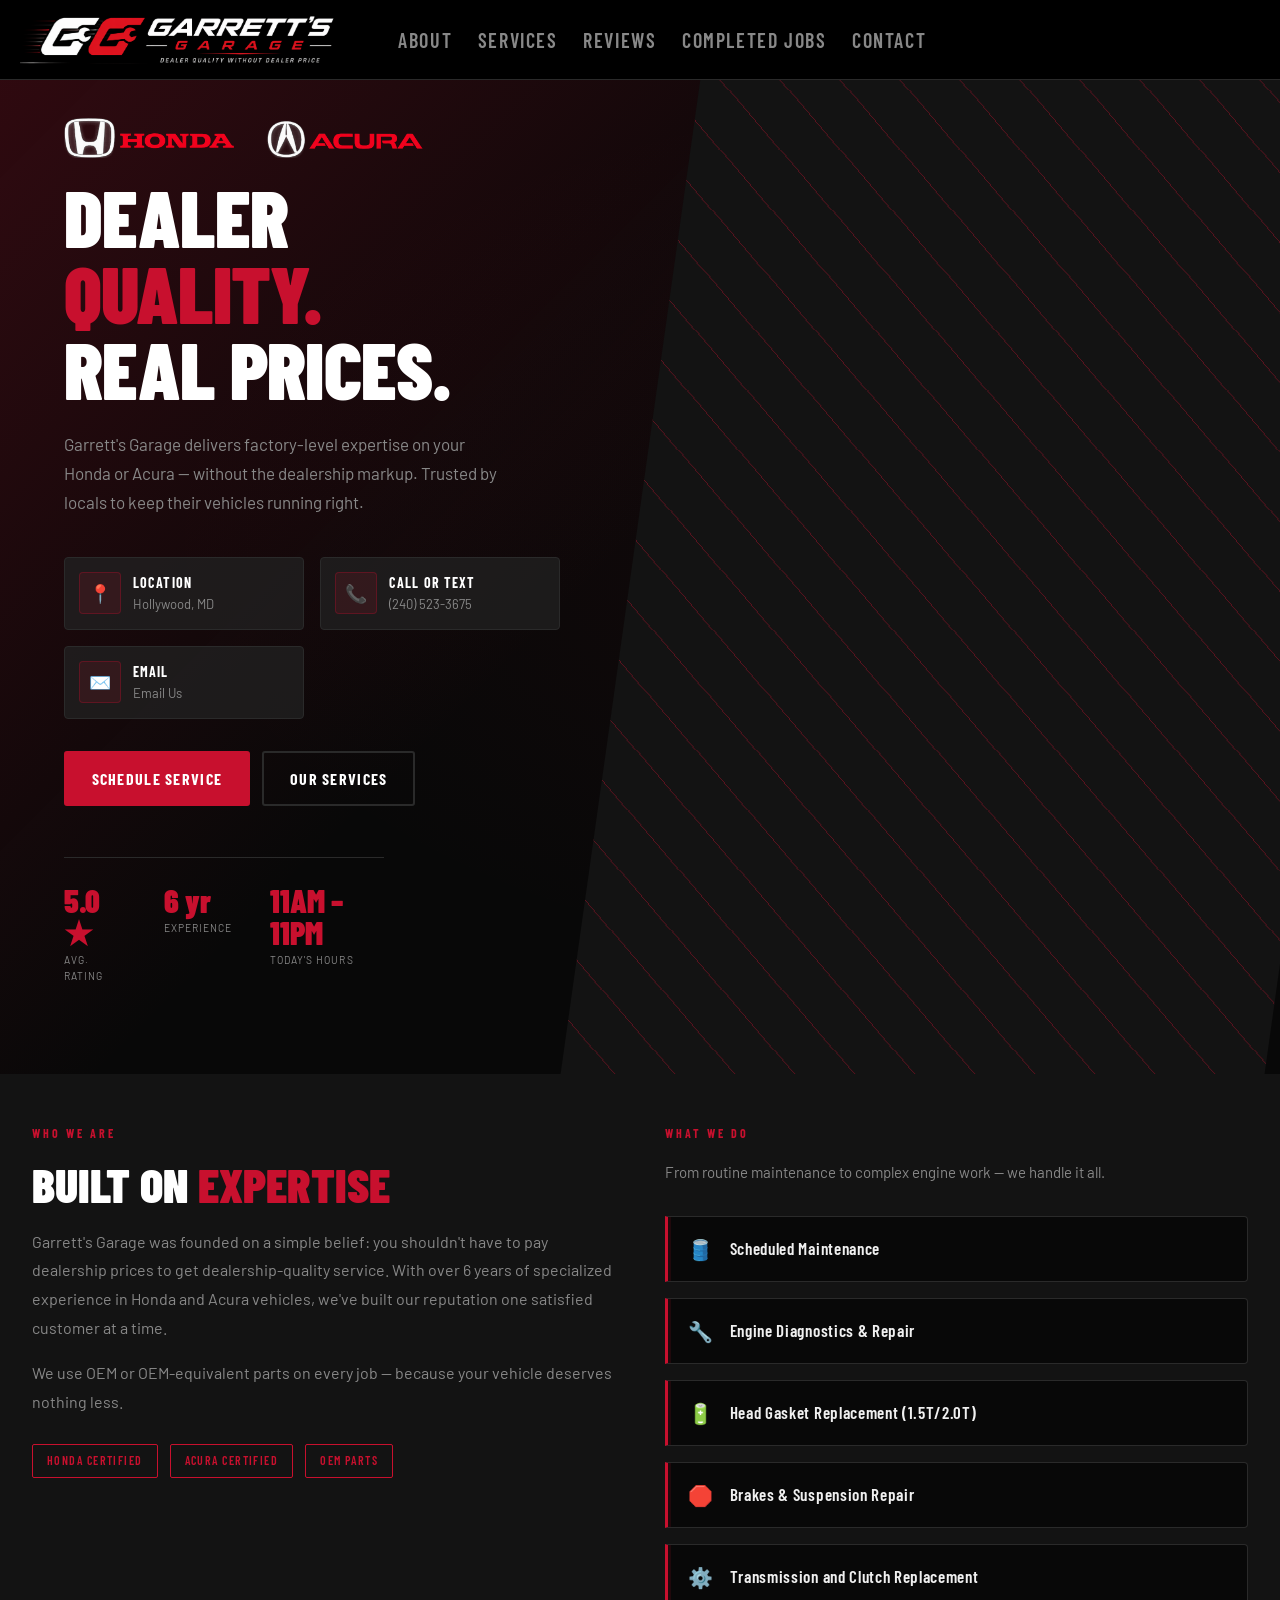
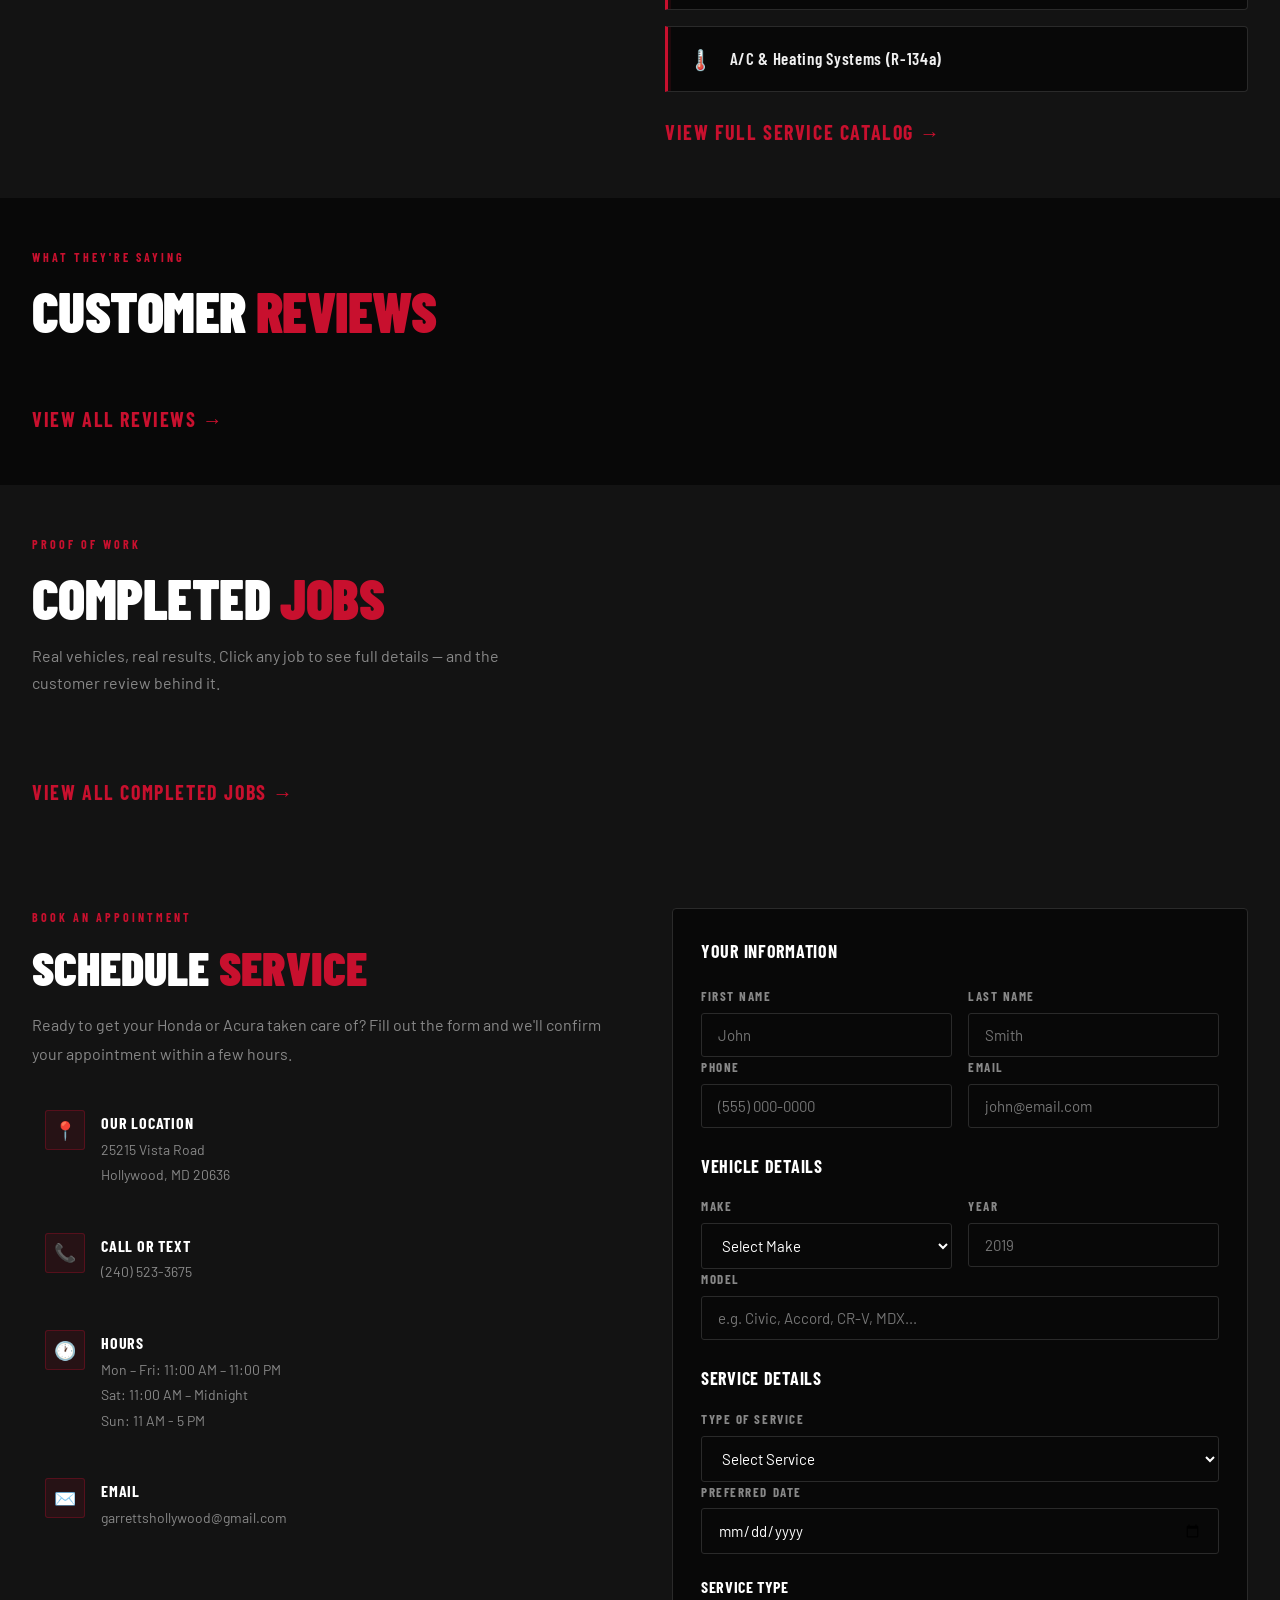
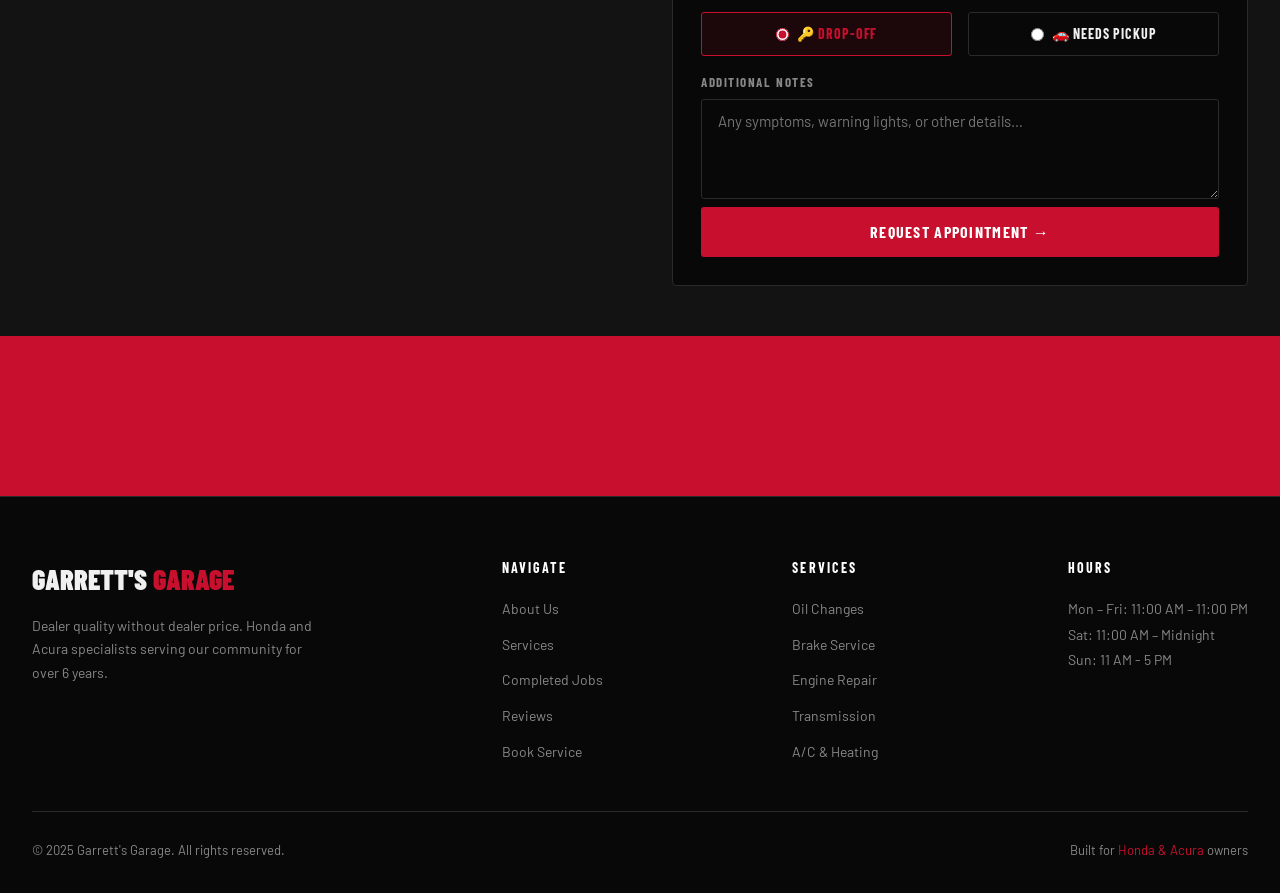
==== commit f21f2868: "Add files via upload" ====
--- a/index.html
+++ b/index.html
@@ -1,1689 +1,2602 @@
-<!DOCTYPE html>
+<!doctype html>
 <html lang="en">
-<head>
-<meta charset="UTF-8">
-<meta name="viewport" content="width=device-width, initial-scale=1.0">
-<title>Garrett's Garage | Honda & Acura Specialists</title>
-<link rel="preconnect" href="https://fonts.googleapis.com">
-<link href="https://fonts.googleapis.com/css2?family=Barlow+Condensed:wght@400;600;700;800;900&family=Barlow:wght@400;500;600&display=swap" rel="stylesheet">
-<style>
-  :root {
-    --red: #C8102E;
-    --red-dark: #9B0C23;
-    --red-glow: rgba(200,16,46,0.25);
-    --black: #080808;
-    --surface: #131313;
-    --surface2: #1C1C1C;
-    --border: #2A2A2A;
-    --text: #F0F0F0;
-    --text-muted: #888;
-    --white: #FFFFFF;
-  }
-
-  *, *::before, *::after { box-sizing: border-box; margin: 0; padding: 0; }
-
-  html { scroll-behavior: smooth; }
-
-  body {
-    background: var(--black);
-    color: var(--text);
-    font-family: 'Barlow', sans-serif;
-    font-size: 16px;
-    line-height: 1.6;
-    overflow-x: hidden;
-  }
-
-  /* ── NAV ── */
-  nav {
-  position: fixed;
-  top: 0;
-  left: 0;
-  right: 0;
-  z-index: 1000;
-
-  background: #000;
-  border-bottom: 1px solid var(--border);
-
-  height: clamp(70px, 8vw, 80px);
-  margin: 0;
-  border-top: none;
-}
-  
-.nav-right {
-  margin-left: auto;
-  display: flex;
-  align-items: center;
-  gap: 16px;
-}
-
-.burger {
-  width: 32px;
-  height: 24px;
-  position: relative;
-  z-index: 1002;
-
-  display: none;
-  flex-direction: column;
-  justify-content: space-between;
-  
-  margin-left: auto;
-
-  background: none;
-  border: none;
-  cursor: pointer;
-}
-
-.burger span {
-  display: block;
-  width: 100%;
-  height: 3px;
-
-  background: white;
-  border-radius: 3px;
-
-  transition: all 0.3s ease;
-}
-  
-.burger.open span:nth-child(1) {
-  transform: translateY(10.8px) rotate(45deg);
-}
-
-.burger.open span:nth-child(2) {
-  opacity: 0;
-}
-
-.burger.open span:nth-child(3) {
-  transform: translateY(-10.8px) rotate(-45deg);
-}
-
-.nav-inner {
-  max-width: 1280px;
-  width: 100%;
-  height: 100%;
-
-  margin: 0 auto;
-  padding: 0 20px;
-
-  display: flex;
-  align-items: center;
-}
-
-.nav-logo {
-  display: flex;
-  align-items: center;
-  height: 100%;
-  flex-shrink: 0;
-  margin-right: clamp(24px, 4vw, 64px);
-}
-
-.nav-logo img {
-  height: clamp(30px, 4vw, 48px);
-  width: auto;
-  display: block;
-}
-.nav-links { display: flex; gap: clamp(16px, 2vw, 36px); list-style: none; flex: 1; justify-content: flex-start;}
-.nav-links a {
-  color: var(--text-muted); text-decoration: none;
-  font-family: 'Barlow Condensed', sans-serif;
-  font-weight: 600; font-size: clamp(8px, 2vw, 20px); letter-spacing: 0.08em;
-  text-transform: uppercase;   transition: color 0.2s;
-}
-.nav-links a:hover { color: var(--red); }
-  
-.nav-links a.active {
-  color: var(--red);
-}
-
-.nav-cta {
-  background: var(--red); color: var(--white);
-  padding: 9px 22px; border-radius: 3px;
-  font-family: 'Barlow Condensed', sans-serif;
-  font-weight: 700; font-size: 15px; letter-spacing: 0.08em;
-  text-transform: uppercase; text-decoration: none;
-  transition: background 0.2s;
-}
-.nav-cta:hover { background: var(--red-dark); }
-  
-.mobile-menu {
-  position: fixed;
-  top: var(--nav-height);
-  left: 0;
-  right: 0;
-  height: 48px;
-
-  display: flex;
-  flex-direction: row;
-
-  background: #56000e;
-  z-index: 999;
-
-  overflow: hidden;
-
-  max-height: 0;
-  opacity: 0;
-
-  transition:
-    max-height 0.3s ease,
-    opacity 0.3s ease;
-}
-
-.mobile-menu.open {
-  max-height: 48px;
-  opacity: 1;
-}
-
-.mobile-menu a {
-  flex: 1;
-
-  padding: 12px 6px;
-
-  color: white;
-  text-decoration: none;
-
-  text-align: center;
-
-  font-family: 'Barlow Condensed', sans-serif;
-  font-weight: 700;
-  text-transform: uppercase;
-
-  border: 1px solid rgb(0, 0, 0);
-  
-  transition: background 0.25s ease;
-}
-
-.mobile-menu a:last-child {
-  border-right: none;
-}
-
-.mobile-menu a:hover {
-  background: #991229;
-}
-  
-.floating-book-btn {
-  position: fixed;
-
-  top: calc(var(--nav-height) + 48px);
-  right: 0px;
-
-  z-index: 998;
-
-  display: flex;
-  align-items: center;
-  justify-content: center;
-
-  min-height: 48px;
-  padding: 12px 22px;
-
-  background: var(--red);
-  color: #fff;
-
-  text-decoration: none;
-  font-family: 'Barlow Condensed', sans-serif;
-  font-weight: 700;
-  font-size: 15px;
-  letter-spacing: 0.08em;
-  text-transform: uppercase;
-
-  border: 1px solid rgba(255,255,255,0.15);
-  border-top: none;
-  border-radius: 0 0 4px 4px;
-
-  box-shadow: 0 4px 12px rgba(0,0,0,.3);
-
-  
-  transition:
-    top 0.3s ease,
-    right 0.3s ease,
-    background 0.25s ease,
-    transform 0.25s ease;
-}
-
-.floating-book-btn:hover { background: var(--white); border-color: var(--red-dark); color: var(--red); }
-  /* ── HERO ── */
-  .hero {
-    min-height: auto;
-    display: flex; 
-    align-items: flex-start;
-    position: relative;
-    overflow: hidden;
-    padding-top: 68px;
-    padding-bottom: clamp(30px, 4vw, 60px);
-  }
-  .hero-bg {
-    position: absolute; inset: 0;
-    background: 
-      linear-gradient(135deg, rgba(200,16,46,0.22) 0%, transparent 50%),
-      radial-gradient(ellipse at 80% 50%, rgba(200,16,46,0.06) 0%, transparent 60%);
-  }
-  .hero-slash {
-    position: absolute; right: -60px; top: 0; bottom: 0; width: 55%;
-    background: var(--surface);
-    transform: skewX(-8deg);
-    overflow: hidden;
-  }
-  .hero-slash::after {
-    content: '';
-    position: absolute; inset: 0;
-    z-index: 1;
-    background: url('data:image/svg+xml,<svg xmlns="http://www.w3.org/2000/svg" width="60" height="60"><line x1="0" y1="0" x2="60" y2="60" stroke="%23C8102E" stroke-width="0.4" opacity="2"/></svg>');
-  }
-  .hero-slash-img {
-    position: absolute; inset: 0;
-    z-index: 2;
-    display: flex; align-items: center; justify-content: center;
-    transform: skewX(8deg);
-    padding: 60px;
-  }
-  .hero-slash-img .logo-display {
-    width: 100%;
-    filter: drop-shadow(0 0 60px rgba(200,16,46,0.3));
-    animation: float 4s ease-in-out infinite;
-  }
-  @keyframes float {
-    0%,100% { transform: translateX(-30px) translateY(0); }
-    50% { transform: translateX(-30px) translateY(-12px); }
-  }
-  .hero-content {
-    position: relative; z-index: 2;
-    max-width: 1280px; width: 100%; margin: 0 auto;
-    padding:
-        clamp(30px, 4vw, 50px)
-        32px
-        clamp(20px, 3vw, 40px);
-    max-width: 560px; margin-left: max(32px, calc(50vw - 640px));
-  }
-  .hero-eyebrow {
-    height: clamp(60px, 4vw, 48px);
-    width: auto;
-    padding-bottom: 20px;
-    display: block;
-  }
-  
-  .hero h1 {
-    font-family: 'Barlow Condensed', sans-serif;
-    font-weight: 900; font-size: clamp(52px, 7vw, 80px);
-    line-height: 0.95; letter-spacing: -0.01em;
-    text-transform: uppercase; color: var(--white);
-    margin-bottom: 24px;
-  }
-  .hero h1 em { color: var(--red); font-style: normal; }
-  .hero-sub {
-    font-size: 17px; color: var(--text-muted);
-    line-height: 1.7; margin-bottom: 40px;
-    max-width: clamp(100px, 40vw, 440px);
-  }
-  .hero-actions { display: flex; gap: clamp(10px, 1vw, 16px); flex-wrap: wrap; }
-  .btn-primary {
-    background: var(--red); color: var(--white);
-    padding:
-      clamp(5px, 1vw, 14px)
-      clamp(10px, 2vw, 32px);
-    border-radius: 3px;
-    font-family: 'Barlow Condensed', sans-serif;
-    font-weight: 700; font-size: 16px; letter-spacing: 0.08em;
-    text-transform: uppercase; text-decoration: none;
-    transition: all 0.2s; border: 2px solid var(--red);
-    cursor: pointer; display: inline-block;
-  }
-  .btn-primary:hover { background: var(--white); border-color: var(--red-dark); color: var(--red); }
-  .btn-outline {
-    background: transparent; color: var(--white);
-    padding:
-      clamp(5px, 1vw, 14px)
-      clamp(10px, 2vw, 32px);
-    border-radius: 3px;
-    font-family: 'Barlow Condensed', sans-serif;
-    font-weight: 700; font-size: 16px; letter-spacing: 0.08em;
-    text-transform: uppercase; text-decoration: none;
-    border: 2px solid var(--border); transition: all 0.2s;
-    cursor: pointer; display: inline-block;
-  }
-  .btn-outline:hover { border-color: var(--red); color: var(--red); }
-
-  .hero-stats {
-    display: flex; gap: clamp(20px, 3vw, 40px); margin-top: clamp(20px, 3vw, 40px);
-    width: clamp(250px, 25vw, 400px);
-    padding-top: clamp(15px, 2vw, 30px); border-top: 1px solid var(--border);
-  }
-  .stat-num {
-    font-family: 'Barlow Condensed', sans-serif;
-    font-weight: 900; font-size: clamp(24px, 2.5vw, 36px); color: var(--red); line-height: 1;
-  }
-  .stat-label {
-    font-size: clamp(10px, 0.8vw, 12px); letter-spacing: 0.1em;
-    text-transform: uppercase; color: var(--text-muted);
-    margin-top: 4px;
-  }
-  
-  .hero-info-cards {
-    display: grid;
-    grid-template-columns: repeat(2, 1fr);
-
-    gap: clamp(8px, 2vw, 16px);
-    margin: 0 0 clamp(24px, 3vw, 32px);
-
-    width: 100%;
-    max-width: clamp(320px, 40vw, 700px);
-  }
-
-.hero-info-card {
-  text-decoration: none;
-  color: inherit;
-  display: flex;
-  align-items: center;
-  gap: clamp(8px, 1vw, 12px);
-
-  padding: clamp(8px, 1.5vw, 14px);
-
-  background: rgba(33, 33, 33, 0.77);
-  border: 1px solid var(--border);
-  border-radius: 4px;
-
-  transition: all 0.25s ease;
-}
-
-.hero-info-card:hover {
-  border-color: var(--red);
-  background: rgba(85, 3, 17, 0.85);
-  transform: translateY(-2px);
-}
-
-.hero-info-icon {
-  width: clamp(32px, 5vw, 42px);
-  height: clamp(32px, 5vw, 42px);
-
-  display: flex;
-  align-items: center;
-  justify-content: center;
-
-  font-size: clamp(14px, 2vw, 18px);
-
-  background: rgba(200,16,46,0.12);
-  border: 1px solid rgba(200,16,46,0.3);
-  border-radius: 4px;
-}
-
-.hero-info-title {
-  font-family: 'Barlow Condensed', sans-serif;
-  font-weight: 700;
-  font-size: clamp(11px, 1.4vw, 14px);
-  letter-spacing: 0.08em;
-  text-transform: uppercase;
-  color: var(--white);
-}
-
-.hero-info-text {
-  font-size: clamp(10px, 1.3vw, 13px);
-  color: var(--text-muted);
-}
-
-  /* ── SECTION COMMONS ── */
-  section { 
-    padding: 50px 0;
-    scroll-margin-top: 75px;
-  }
-  
-  section,
-  #contact {
-    scroll-margin-top: calc(var(--nav-height));
-  }
-  
-  
-  
-  .container { max-width: 1280px; margin: 0 auto; padding: 0 32px; }
-  .section-label {
-    font-family: 'Barlow Condensed', sans-serif;
-    font-weight: 700; font-size: 12px; letter-spacing: 0.25em;
-    text-transform: uppercase; color: var(--red);
-    margin-bottom: 16px;
-  }
-  .section-title {
-    font-family: 'Barlow Condensed', sans-serif;
-    font-weight: 900; font-size: clamp(36px, 5vw, 56px);
-    text-transform: uppercase; color: var(--white);
-    line-height: 1; letter-spacing: -0.01em;
-    margin-bottom: 16px;
-  }
-  .section-title span { color: var(--red); }
-  .section-desc {
-    color: var(--text-muted); font-size: 16px; max-width: 520px;
-    line-height: 1.7; margin-bottom: 56px;
-  }
-  .slash-divider {
-    display: flex; align-items: center; gap: 16px;
-    margin-bottom: 24px;
-  }
-  .slash-divider::before, .slash-divider::after {
-    content: ''; flex: 1; height: 1px; background: var(--border);
-  }
-  .slash-divider-inner {
-    display: flex; gap: 4px;
-  }
-  .slash-divider-inner span {
-    width: 3px; height: 20px; background: var(--red);
-    transform: skewX(-15deg);
-  }
-  .slash-divider-inner span:nth-child(2) { opacity: 0.5; }
-  .slash-divider-inner span:nth-child(3) { opacity: 0.25; }
-
-  /* ── ABOUT / SPECIALTIES ── */
-  .about { background: var(--surface); }
-  .about-grid {
-    display: grid; grid-template-columns: 1fr 1fr;
-    gap: 50px; align-items: top;
-  }
-  
-  .page-link {
-    display: inline-flex;
-    align-items: center;
-    gap: 6px;
-
-    margin-top: 24px;
-
-    color: var(--red);
-    text-decoration: none;
-
-    font-family: 'Barlow Condensed', sans-serif;
-    font-weight: 700;
-    font-size: 15px;
-    letter-spacing: 0.08em;
-    text-transform: uppercase;
-
-    transition: gap 0.2s ease,
-      color 0.2s ease;
-  }
-
-.page-link:hover {
-  gap: 10px;
-  color: var(--white);
-}
-  
-  .specialty-list { margin-top: 32px; display: flex; flex-direction: column; gap: 16px; }
-  .specialty-item {
-    position: relative;
-    overflow: hidden;
-    display: flex;
-    align-items: center;
-    gap: 16px;
-    padding: 16px 20px;
-    background: var(--black);
-    border: 1px solid var(--border);
-    border-left: 3px solid var(--red);
-    border-radius: 0 4px 4px 0;
-    font-family: 'Barlow Condensed', sans-serif;
-    font-weight: 600; font-size: 17px; letter-spacing: 0.04em;
-    transition: border-color 0.25s ease,
-                background 0.25s ease;
-  }
-  
-  .specialty-item::before {
-    content: '';
-    position: absolute;
-    left: 0;
-    top: 0;
-
-    width: 3px;
-    height: 100%;
-
-    background: rgba(200,16,46,0.12);
-
-    transition: width 0.3s ease;
-  }
-  
-  .specialty-item:hover {
-    border-color: var(--red);
-    background: var(--surface2);
-  }
-
-  .specialty-item:hover::before {
-    width: 100%;
-  } 
-  
-  .specialty-icon { font-size: 20px; }
-  .about-text h2 { font-family: 'Barlow Condensed', sans-serif; font-weight: 900; font-size: 48px; text-transform: uppercase; color: var(--white); line-height: 1; margin-bottom: 20px; }
-  .about-text h2 span { color: var(--red); }
-  .about-text p { color: var(--text-muted); font-size: 16px; line-height: 1.8; margin-bottom: 16px; }
-  .badge-row { display: flex; gap: 12px; flex-wrap: wrap; margin-top: 28px; }
-  .badge {
-    padding: 6px 14px; border: 1px solid var(--border);
-    border-radius: 2px; font-size: 12px; letter-spacing: 0.12em;
-    text-transform: uppercase; color: var(--text-muted);
-    font-family: 'Barlow Condensed', sans-serif; font-weight: 600;
-  }
-  .badge.red { border-color: var(--red); color: var(--red); }
-
-  /* ── COMPLETED JOBS ── */
-  .jobs { background: var(--surface); }
-  .jobs-grid {
-    display: grid; grid-template-columns: repeat(auto-fill, minmax(340px, 1fr));
-    gap: 24px;
-  }
-  .job-card {
-    background: var(--black); border: 1px solid var(--border);
-    border-radius: 4px; overflow: hidden; transition: all 0.25s;
-    cursor: pointer; text-decoration: none; color: inherit;
-    display: block;
-  }
-  .job-card:hover { border-color: var(--red); transform: translateY(-4px); box-shadow: 0 12px 32px rgba(200,16,46,0.12); }
-  .job-img {
-    width: 100%; aspect-ratio: 16/9;
-    background: var(--surface2);
-    display: flex; align-items: center; justify-content: center;
-    position: relative; overflow: hidden;
-  }
-  .job-img-placeholder {
-    display: flex; flex-direction: column; align-items: center; gap: 8px;
-    color: var(--text-muted);
-    font-family: 'Barlow Condensed', sans-serif;
-    font-weight: 700; font-size: 13px; letter-spacing: 0.1em;
-    text-transform: uppercase;
-  }
-  .job-img-placeholder .car-icon { font-size: 48px; opacity: 0.3; }
-  .job-overlay {
-    position: absolute; inset: 0;
-    background: linear-gradient(to top, rgba(8,8,8,0.8) 0%, transparent 60%);
-  }
-  .job-tag {
-    position: absolute; top: 12px; left: 12px;
-    background: var(--red); color: var(--white);
-    padding: 4px 10px; border-radius: 2px;
-    font-family: 'Barlow Condensed', sans-serif;
-    font-weight: 700; font-size: 12px; letter-spacing: 0.08em;
-    text-transform: uppercase;
-  }
-  .job-body { padding: 20px 24px; }
-  .job-body h3 {
-    font-family: 'Barlow Condensed', sans-serif;
-    font-weight: 800; font-size: 20px; text-transform: uppercase;
-    color: var(--white); margin-bottom: 6px;
-  }
-  .job-meta {
-    font-size: 13px; color: var(--text-muted);
-    display: flex; gap: 16px; align-items: center;
-  }
-  .job-meta-dot { color: var(--red); }
-  .job-review-link {
-    display: inline-flex; align-items: center; gap: 6px;
-    margin-top: 12px; color: var(--red);
-    font-family: 'Barlow Condensed', sans-serif;
-    font-weight: 700; font-size: 14px; letter-spacing: 0.06em;
-    text-transform: uppercase; text-decoration: none;
-  }
-  .job-review-link:hover { text-decoration: underline; }
-
-  /* ── REVIEWS ── */
-  .review-viewport {
-    overflow: hidden;
-    width: 100%;
-  }
-
-  .featured-review {
-    flex: 0 0 100%;
-    min-width: 100%;
-    height: 240px;
-    margin: 0;
-    display: flex;
-    flex-direction: column;
-  }
-  
-  .review-carousel {
-    position: relative;
-    
-    display: flex;
-    align-items: center;
-    justify-content: center;
-    gap: 20px;
-
-    max-width: 1000px;
-    margin: 0 auto;
-    overflow: hidden;
-  }
-  
-  .review-track {
-    display: flex;
-    transition: transform 0.6s cubic-bezier(.22,.61,.36,1);
-  }
-
-  .review-arrow {
-    position: absolute;
-    top: 50%;
-    transform: translateY(-50%);
-    z-index: 10;
-    width: 56px;
-    height: 56px;
-
-    border: 1px solid var(--border);
-    background: var(--surface);
-
-    color: var(--white);
-    font-size: 24px;
-
-    cursor: pointer;
-    transition: .25s ease;
-  }
-  
-  .review-arrow.prev {
-    left: 0;
-  }
-
-  .review-arrow.next {
-    right: 0;
-  }
-
-  .review-arrow:hover {
-    border-color: var(--red);
-    color: var(--red);
-  }
-
-  .featured-review {
-    min-width: 80%;
-    margin: 0 10%;
-    flex-shrink: 0;
-    flex: 1;
-    background: var(--surface);
-    border: 1px solid var(--border);
-    padding: 32px;
-    border-radius: 4px;
-
-    opacity: 1;
-    transform: translateX(0);
-    transition:
-      opacity 0.35s ease,
-      transform 0.35s ease;
-  }
-
-  .featured-review.changing {
-    opacity: 0;
-    transform: translateX(20px);
-  }
-
-  .review-dots {
-    display: flex;
-    justify-content: center;
-    gap: 10px;
-
-    margin-top: 24px;
-  }
-
-  .review-dot {
-    width: 10px;
-    height: 10px;
-
-    border-radius: 50%;
-    background: #444;
-
-    cursor: pointer;
-  }
-
-  .review-dot.active {
-    background: var(--red);
-  }
-  
-  .reviews-grid {
-    display: grid; grid-template-columns: repeat(auto-fill, minmax(300px, 1fr));
-    gap: 20px;
-  }
-  .review-card {
-    background: var(--surface); border: 1px solid var(--border);
-    border-radius: 4px; padding: 28px;
-    transition: all 0.25s; cursor: pointer;
-    text-decoration: none; color: inherit; display: block;
-    position: relative;
-  }
-  .review-card:hover { border-color: var(--red); box-shadow: 0 8px 24px rgba(200,16,46,0.1); }
-  .review-stars { color: var(--red); font-size: 16px; margin-bottom: 14px; letter-spacing: 2px; }
-  .review-text {
-    font-size: 15px; color: var(--text); line-height: 1.7;
-    margin-bottom: 20px; font-style: italic;
-    display: -webkit-box;
-    -webkit-line-clamp: 3; /* number of lines */
-    -webkit-box-orient: vertical;
-    overflow: hidden;
-  }
-  .review-author {
-    display: flex; align-items: center; gap: 12px; margin-top: auto;
-  }
-  .review-avatar {
-    width: 40px; height: 40px; border-radius: 50%;
-    background: rgba(200,16,46,0.15); border: 2px solid var(--red);
-    display: flex; align-items: center; justify-content: center;
-    font-family: 'Barlow Condensed', sans-serif;
-    font-weight: 800; font-size: 16px; color: var(--red);
-    flex-shrink: 0;
-  }
-  .review-name {
-    font-family: 'Barlow Condensed', sans-serif;
-    font-weight: 700; font-size: 16px; color: var(--white);
-    text-transform: uppercase;
-  }
-  .review-vehicle { font-size: 12px; color: var(--text-muted); }
-  .review-job-link {
-    position: absolute; bottom: 20px; right: 20px;
-    font-size: 11px; color: var(--red);
-    font-family: 'Barlow Condensed', sans-serif;
-    font-weight: 700; letter-spacing: 0.1em; text-transform: uppercase;
-  }
-
-  /* ── SCHEDULE ── */
-  .schedule { background: var(--surface); }
-  .schedule-grid {
-    display: grid; grid-template-columns: 1fr 1fr;
-    gap: 64px; align-items: start;
-  }
-  .schedule-info h2 {
-    font-family: 'Barlow Condensed', sans-serif;
-    font-weight: 900; font-size: 48px; text-transform: uppercase;
-    color: var(--white); line-height: 1; margin-bottom: 20px;
-  }
-  .schedule-info h2 span { color: var(--red); }
-  .schedule-info p { color: var(--text-muted); font-size: 16px; line-height: 1.8; margin-bottom: 28px; }
-  .info-item {
-    display: flex;
-    gap: 16px;
-    align-items: flex-start;
-    margin-bottom: 20px;
-    padding: 12px;
-    border: 1px solid transparent;
-    border-radius: 4px;
-    text-decoration: none;
-    color: inherit;
-    transition: 
-      border-color 0.25s ease,
-      background 0.25s ease,
-      transform 0.25s ease;
-  }
-  
-  .info-item:hover {
-    border-color: var(--red);
-    background: rgba(200,16,46,0.06);
-    transform: translateX(4px);
-  }
-  
-  .info-icon {
-    width: 40px; height: 40px; flex-shrink: 0;
-    background: rgba(200,16,46,0.1); border: 1px solid rgba(200,16,46,0.3);
-    border-radius: 3px; display: flex; align-items: center;
-    justify-content: center; font-size: 18px;
-  }
-  .info-content strong {
-    display: block; font-family: 'Barlow Condensed', sans-serif;
-    font-weight: 700; font-size: 16px; color: var(--white);
-    text-transform: uppercase; letter-spacing: 0.05em;
-  }
-  .info-content span { color: var(--text-muted); font-size: 14px; }
-
-  /* Form */
-  .schedule-form { display: flex; flex-direction: column; gap: 16px;}
-  .form-row { display: grid; grid-template-columns: 1fr 1fr; gap: 16px; }
-  .form-group { display: flex; flex-direction: column; gap: 6px; }
-  .form-group label {
-    font-family: 'Barlow Condensed', sans-serif;
-    font-weight: 700; font-size: 13px; letter-spacing: 0.12em;
-    text-transform: uppercase; color: var(--text-muted);
-  }
-  .form-group input, .form-group select, .form-group textarea {
-    background: var(--black); border: 1px solid var(--border);
-    color: var(--white); padding: 12px 16px; border-radius: 3px;
-    font-family: 'Barlow', sans-serif; font-size: 15px;
-    outline: none; transition: border-color 0.2s;
-    width: 100%;
-  }
-  .form-group input:focus, .form-group select:focus, .form-group textarea:focus {
-    border-color: var(--red);
-  }
-  .form-group select option { background: var(--surface2); }
-  .form-group textarea { resize: vertical; min-height: 100px; }
-  .radio-group { display: flex; gap: 16px; }
-  .radio-label {
-    display: flex; align-items: center; gap: 8px;
-    cursor: pointer; padding: 10px 20px;
-    border: 1px solid var(--border); border-radius: 3px;
-    font-family: 'Barlow Condensed', sans-serif;
-    font-weight: 700; font-size: 14px; letter-spacing: 0.06em;
-    text-transform: uppercase; transition: all 0.2s; flex: 1;
-    justify-content: center;
-  }
-  .radio-label input { accent-color: var(--red); }
-  .radio-label:has(input:checked) {
-    border-color: var(--red); background: rgba(200,16,46,0.1); color: var(--red);
-  }
-  .form-submit { width: 100%; margin-top: 8px; }
-
-  /* ── CONTACT ── */
-  .contact-bar {
-    background: var(--red); padding: 80px 0;
-  }
-  .contact-grid {
-    display: grid; grid-template-columns: repeat(3, 1fr);
-    gap: 40px; align-items: center;
-  }
-  .contact-item {
-    display: flex; align-items: flex-start; gap: 16px;
-  }
-  .contact-icon {
-    width: 48px; height: 48px; flex-shrink: 0;
-    background: rgba(255,255,255,0.15); border-radius: 3px;
-    display: flex; align-items: center; justify-content: center;
-    font-size: 22px;
-  }
-  .contact-label {
-    font-family: 'Barlow Condensed', sans-serif;
-    font-weight: 700; font-size: 13px; letter-spacing: 0.15em;
-    text-transform: uppercase; opacity: 0.75; margin-bottom: 4px;
-  }
-  .contact-value {
-    font-family: 'Barlow Condensed', sans-serif;
-    font-weight: 800; font-size: 20px; line-height: 1.3;
-  }
-
-  /* ── FOOTER ── */
-  footer {
-    background: var(--black); padding: 60px 0 32px;
-    border-top: 1px solid var(--border);
-  }
-  .footer-top {
-    display: flex; justify-content: space-between; align-items: flex-start;
-    margin-bottom: 48px; gap: 40px;
-  }
-  .footer-brand p { color: var(--text-muted); font-size: 14px; max-width: 280px; margin-top: 12px; line-height: 1.7; }
-  .footer-brand h3 {
-    font-family: 'Barlow Condensed', sans-serif;
-    font-weight: 900; font-size: 28px; text-transform: uppercase;
-  }
-  .footer-brand h3 span { color: var(--red); }
-  .footer-links h4 {
-    font-family: 'Barlow Condensed', sans-serif;
-    font-weight: 700; font-size: 14px; letter-spacing: 0.15em;
-    text-transform: uppercase; color: var(--white); margin-bottom: 16px;
-  }
-  .footer-links ul { list-style: none; display: flex; flex-direction: column; gap: 10px; }
-  .footer-links a {
-    color: var(--text-muted); text-decoration: none; font-size: 14px;
-    transition: color 0.2s;
-  }
-  .footer-links a:hover { color: var(--red); }
-  .footer-bottom {
-    border-top: 1px solid var(--border); padding-top: 28px;
-    display: flex; justify-content: space-between; align-items: center;
-    color: var(--text-muted); font-size: 13px;
-  }
-  .footer-bottom span { color: var(--red); }
-
-  /* ── MODAL ── */
-  .modal-overlay {
-    position: fixed; inset: 0; z-index: 2000;
-    background: rgba(0,0,0,0.85);
-    display: flex; align-items: center; justify-content: center;
-    padding: 24px; opacity: 0; pointer-events: none;
-    transition: opacity 0.25s;
-  }
-  .modal-overlay.open { opacity: 1; pointer-events: all; }
-  .modal {
-    background: var(--surface); border: 1px solid var(--border);
-    border-radius: 6px; max-width: 700px; width: 100%;
-    max-height: 85vh; overflow-y: auto;
-    transform: translateY(24px); transition: transform 0.25s;
-  }
-  .modal-overlay.open .modal { transform: translateY(0); }
-  .modal-header {
-    padding: 24px 28px; border-bottom: 1px solid var(--border);
-    display: flex; justify-content: space-between; align-items: center;
-  }
-  .modal-header h3 {
-    font-family: 'Barlow Condensed', sans-serif;
-    font-weight: 800; font-size: 24px; text-transform: uppercase; color: var(--white);
-  }
-  .modal-close {
-    background: none; border: none; color: var(--text-muted);
-    font-size: 24px; cursor: pointer; line-height: 1;
-    padding: 4px; transition: color 0.2s;
-  }
-  .modal-close:hover { color: var(--red); }
-  .modal-body { padding: 28px; }
-  .modal-job-tag {
-    display: inline-block;
-    background: var(--red); color: var(--white);
-    padding: 4px 12px; border-radius: 2px;
-    font-family: 'Barlow Condensed', sans-serif;
-    font-weight: 700; font-size: 12px; letter-spacing: 0.08em;
-    text-transform: uppercase; margin-bottom: 16px;
-  }
-  .modal-img {
-    width: 100%; aspect-ratio: 16/9;
-    background: var(--surface2); border-radius: 4px;
-    display: flex; align-items: center; justify-content: center;
-    margin-bottom: 20px; font-size: 72px; opacity: 0.3;
-  }
-  .modal-details {
-    display: grid; grid-template-columns: 1fr 1fr;
-    gap: 12px; margin-bottom: 20px;
-  }
-  .modal-detail {
-    background: var(--black); padding: 12px 16px;
-    border-radius: 3px; border: 1px solid var(--border);
-  }
-  .modal-detail label { font-size: 11px; color: var(--text-muted); letter-spacing: 0.1em; text-transform: uppercase; display: block; margin-bottom: 4px; }
-  .modal-detail strong { font-family: 'Barlow Condensed', sans-serif; font-weight: 700; font-size: 16px; }
-  .modal-review-section { margin-top: 24px; padding-top: 24px; border-top: 1px solid var(--border); }
-  .modal-review-section h4 {
-    font-family: 'Barlow Condensed', sans-serif;
-    font-weight: 700; font-size: 18px; text-transform: uppercase;
-    margin-bottom: 14px; color: var(--white);
-  }
-
-  /* ── TOAST ── */
-  .toast {
-    position: fixed; bottom: 32px; right: 32px; z-index: 3000;
-    background: var(--surface); border: 1px solid var(--red);
-    border-radius: 4px; padding: 16px 24px;
-    transform: translateY(80px); opacity: 0;
-    transition: all 0.3s; pointer-events: none;
-  }
-  .toast.show { transform: translateY(0); opacity: 1; }
-  .toast-title {
-    font-family: 'Barlow Condensed', sans-serif;
-    font-weight: 800; font-size: 17px; color: var(--red); text-transform: uppercase;
-    margin-bottom: 4px;
-  }
-  .toast-body { font-size: 14px; color: var(--text-muted); }
-
-  /* ── RESPONSIVE ── */
-  @media (max-width: 800px) {
-
-    .hero {
-        padding-top: 40px;
+  <head>
+    <meta charset="UTF-8" />
+    <meta name="viewport" content="width=device-width, initial-scale=1.0" />
+    <title>Garrett's Garage | Honda & Acura Specialists</title>
+    <link rel="preconnect" href="https://fonts.googleapis.com" />
+    <link
+      href="https://fonts.googleapis.com/css2?family=Barlow+Condensed:wght@400;600;700;800;900&family=Barlow:wght@400;500;600&display=swap"
+      rel="stylesheet" />
+    <style>
+      :root {
+        --red: #c8102e;
+        --red-dark: #9b0c23;
+        --red-glow: rgba(200, 16, 46, 0.25);
+        --black: #080808;
+        --surface: #131313;
+        --surface2: #1c1c1c;
+        --border: #2a2a2a;
+        --text: #f0f0f0;
+        --text-muted: #888;
+        --white: #ffffff;
+      }
+
+      *,
+      *::before,
+      *::after {
+        box-sizing: border-box;
+        margin: 0;
+        padding: 0;
+      }
+
+      html {
+        scroll-behavior: smooth;
+      }
+
+      body {
+        background: var(--black);
+        color: var(--text);
+        font-family: "Barlow", sans-serif;
+        font-size: 16px;
+        line-height: 1.6;
+        overflow-x: hidden;
+      }
+
+      /* ── NAV ── */
+      nav {
+        position: fixed;
+        top: 0;
+        left: 0;
+        right: 0;
+        z-index: 1000;
+
+        background: #000;
+        border-bottom: 1px solid var(--border);
+
+        height: clamp(70px, 8vw, 80px);
+        margin: 0;
+        border-top: none;
+      }
+
+      .nav-right {
+        margin-left: auto;
+        display: flex;
+        align-items: center;
+        gap: 16px;
+      }
+
+      .burger {
+        width: 32px;
+        height: 24px;
+        position: relative;
+        z-index: 1002;
+
+        display: none;
+        flex-direction: column;
+        justify-content: space-between;
+
+        margin-left: auto;
+
+        background: none;
+        border: none;
+        cursor: pointer;
+      }
+
+      .burger span {
+        display: block;
+        width: 100%;
+        height: 3px;
+
+        background: white;
+        border-radius: 3px;
+
+        transition: all 0.3s ease;
+      }
+
+      .burger.open span:nth-child(1) {
+        transform: translateY(10.8px) rotate(45deg);
+      }
+
+      .burger.open span:nth-child(2) {
+        opacity: 0;
+      }
+
+      .burger.open span:nth-child(3) {
+        transform: translateY(-10.8px) rotate(-45deg);
+      }
+
+      .nav-inner {
+        max-width: 1280px;
+        width: 100%;
+        height: 100%;
+
+        margin: 0 auto;
+        padding: 0 20px;
+
+        display: flex;
+        align-items: center;
+      }
+
+      .nav-logo {
+        display: flex;
+        align-items: center;
+        height: 100%;
+        flex-shrink: 0;
+        margin-right: clamp(24px, 4vw, 64px);
+      }
+
+      .nav-logo img {
+        height: clamp(30px, 4vw, 48px);
+        width: auto;
+        display: block;
+      }
+      .nav-links {
+        display: flex;
+        gap: clamp(16px, 2vw, 36px);
+        list-style: none;
+        flex: 1;
+        justify-content: flex-start;
+      }
+      .nav-links a {
+        color: var(--text-muted);
+        text-decoration: none;
+        font-family: "Barlow Condensed", sans-serif;
+        font-weight: 600;
+        font-size: clamp(8px, 2vw, 20px);
+        letter-spacing: 0.08em;
+        text-transform: uppercase;
+        transition: color 0.2s;
+      }
+      .nav-links a:hover {
+        color: var(--red);
+      }
+
+      .nav-links a.active {
+        color: var(--red);
+      }
+
+      .nav-cta {
+        background: var(--red);
+        color: var(--white);
+        padding: 9px 22px;
+        border-radius: 3px;
+        font-family: "Barlow Condensed", sans-serif;
+        font-weight: 700;
+        font-size: 15px;
+        letter-spacing: 0.08em;
+        text-transform: uppercase;
+        text-decoration: none;
+        transition: background 0.2s;
+      }
+      .nav-cta:hover {
+        background: var(--red-dark);
+      }
+
+      .mobile-menu {
+        position: fixed;
+        top: var(--nav-height);
+        left: 0;
+        right: 0;
+        height: 48px;
+
+        display: flex;
+        flex-direction: row;
+
+        background: #56000e;
+        z-index: 999;
+
+        overflow: hidden;
+
+        max-height: 0;
+        opacity: 0;
+
+        transition:
+          max-height 0.3s ease,
+          opacity 0.3s ease;
+      }
+
+      .mobile-menu.open {
+        max-height: 48px;
+        opacity: 1;
+      }
+
+      .mobile-menu a {
+        flex: 1;
+
+        padding: 12px 6px;
+
+        color: white;
+        text-decoration: none;
+
+        text-align: center;
+
+        font-family: "Barlow Condensed", sans-serif;
+        font-weight: 700;
+        text-transform: uppercase;
+
+        border: 1px solid rgb(0, 0, 0);
+
+        transition: background 0.25s ease;
+      }
+
+      .mobile-menu a:last-child {
+        border-right: none;
+      }
+
+      .mobile-menu a:hover {
+        background: #991229;
+      }
+
+      .floating-book-btn {
+        position: fixed;
+
+        top: calc(var(--nav-height) + 48px);
+        right: 0px;
+
+        z-index: 998;
+
+        display: flex;
+        align-items: center;
+        justify-content: center;
+
+        min-height: 48px;
+        padding: 12px 22px;
+
+        background: var(--red);
+        color: #fff;
+
+        text-decoration: none;
+        font-family: "Barlow Condensed", sans-serif;
+        font-weight: 700;
+        font-size: 15px;
+        letter-spacing: 0.08em;
+        text-transform: uppercase;
+
+        border: 1px solid rgba(255, 255, 255, 0.15);
+        border-top: none;
+        border-radius: 0 0 4px 4px;
+
+        box-shadow: 0 4px 12px rgba(0, 0, 0, 0.3);
+
+        transition:
+          top 0.3s ease,
+          right 0.3s ease,
+          background 0.25s ease,
+          transform 0.25s ease;
+      }
+
+      .floating-book-btn:hover {
+        background: var(--white);
+        border-color: var(--red-dark);
+        color: var(--red);
+      }
+      /* ── HERO ── */
+      .hero {
         min-height: auto;
-        padding-bottom: 20px;
-    }
-    
-    .hero-bg {
+        display: flex;
+        align-items: flex-start;
+        position: relative;
+        overflow: hidden;
+        padding-top: 68px;
+        padding-bottom: clamp(30px, 4vw, 60px);
+      }
+      .hero-bg {
+        position: absolute;
+        inset: 0;
+        background: linear-gradient(135deg, rgba(200, 16, 46, 0.22) 0%, transparent 50%),
+          radial-gradient(ellipse at 80% 50%, rgba(200, 16, 46, 0.06) 0%, transparent 60%);
+      }
+      .hero-slash {
+        position: absolute;
+        right: -60px;
+        top: 0;
+        bottom: 0;
+        width: 55%;
+        background: var(--surface);
+        transform: skewX(-8deg);
+        overflow: hidden;
+      }
+      .hero-slash::after {
+        content: "";
         position: absolute;
         inset: 0;
         z-index: 1;
-        background: linear-gradient(0deg, rgba(200,16,46,0.22) 0%, transparent 75%)
-    }
-
-    .hero-slash {
+        background: url('data:image/svg+xml,<svg xmlns="http://www.w3.org/2000/svg" width="60" height="60"><line x1="0" y1="0" x2="60" y2="60" stroke="%23C8102E" stroke-width="0.4" opacity="2"/></svg>');
+      }
+      .hero-slash-img {
+        position: absolute;
         inset: 0;
+        z-index: 2;
+        display: flex;
+        align-items: center;
+        justify-content: center;
+        transform: skewX(8deg);
+        padding: 60px;
+      }
+      .hero-slash-img .logo-display {
         width: 100%;
-        right: 0;
-        transform: none;
-        z-index: 0;
-        background: transparent;
-    }
-
-    .hero-slash::after {
-        opacity: 0.6;
-    }
-
-    .hero-slash-img {
-      position: absolute;
-      inset: -3%;
-      overflow: hidden;
-      background-image: url("images/gg.png");
-      background-repeat: no-repeat;
-      background-position: center;
-      background-size: clamp(450px, 100vw, 1000px);
-      opacity: 0.2;
-    }
-
-    .hero-slash-img .logo-display {
-        display: none;
-        width: clamp(900px, 150vw, 1600px);
-        max-width: none;
-        height: auto;
-        position: absolute;
-        left: 50%;
-        right: 50%;
-        transform: none;
-    }
-
-    .hero-content {
+        filter: drop-shadow(0 0 60px rgba(200, 16, 46, 0.3));
+        animation: float 4s ease-in-out infinite;
+      }
+      @keyframes float {
+        0%,
+        100% {
+          transform: translateX(-30px) translateY(0);
+        }
+        50% {
+          transform: translateX(-30px) translateY(-12px);
+        }
+      }
+      .hero-content {
         position: relative;
-        z-index: 3;
-        max-width: 680px;
+        z-index: 2;
+        max-width: 1280px;
         width: 100%;
         margin: 0 auto;
-        padding: 100px 32px 80px;
+        padding: clamp(30px, 4vw, 50px) 32px clamp(20px, 3vw, 40px);
+        max-width: 560px;
+        margin-left: max(32px, calc(50vw - 640px));
+      }
+      .hero-eyebrow {
+        height: clamp(60px, 4vw, 48px);
+        width: auto;
         padding-bottom: 20px;
-    }
-
-    .hero-sub {
-        max-width: 100%;
+        display: block;
+      }
+
+      .hero h1 {
+        font-family: "Barlow Condensed", sans-serif;
+        font-weight: 900;
+        font-size: clamp(52px, 7vw, 80px);
+        line-height: 0.95;
+        letter-spacing: -0.01em;
+        text-transform: uppercase;
+        color: var(--white);
+        margin-bottom: 24px;
+      }
+      .hero h1 em {
+        color: var(--red);
+        font-style: normal;
+      }
+      .hero-sub {
+        font-size: 17px;
+        color: var(--text-muted);
+        line-height: 1.7;
+        margin-bottom: 40px;
+        max-width: clamp(100px, 40vw, 440px);
+      }
+      .hero-actions {
+        display: flex;
+        gap: clamp(10px, 1vw, 16px);
+        flex-wrap: wrap;
+      }
+      .btn-primary {
+        background: var(--red);
+        color: var(--white);
+        padding: clamp(5px, 1vw, 14px) clamp(10px, 2vw, 32px);
+        border-radius: 3px;
+        font-family: "Barlow Condensed", sans-serif;
+        font-weight: 700;
+        font-size: 16px;
+        letter-spacing: 0.08em;
+        text-transform: uppercase;
+        text-decoration: none;
+        transition: all 0.2s;
+        border: 2px solid var(--red);
+        cursor: pointer;
+        display: inline-block;
+      }
+      .btn-primary:hover {
+        background: var(--white);
+        border-color: var(--red-dark);
+        color: var(--red);
+      }
+      .btn-outline {
+        background: transparent;
+        color: var(--white);
+        padding: clamp(5px, 1vw, 14px) clamp(10px, 2vw, 32px);
+        border-radius: 3px;
+        font-family: "Barlow Condensed", sans-serif;
+        font-weight: 700;
+        font-size: 16px;
+        letter-spacing: 0.08em;
+        text-transform: uppercase;
+        text-decoration: none;
+        border: 2px solid var(--border);
+        transition: all 0.2s;
+        cursor: pointer;
+        display: inline-block;
+      }
+      .btn-outline:hover {
+        border-color: var(--red);
+        color: var(--red);
+      }
+
+      .hero-stats {
+        display: flex;
+        gap: clamp(20px, 3vw, 40px);
+        margin-top: clamp(20px, 3vw, 40px);
+        width: clamp(250px, 25vw, 400px);
+        padding-top: clamp(15px, 2vw, 30px);
+        border-top: 1px solid var(--border);
+      }
+      .stat-num {
+        font-family: "Barlow Condensed", sans-serif;
+        font-weight: 900;
+        font-size: clamp(24px, 2.5vw, 36px);
+        color: var(--red);
+        line-height: 1;
+      }
+      .stat-label {
+        font-size: clamp(10px, 0.8vw, 12px);
+        letter-spacing: 0.1em;
+        text-transform: uppercase;
+        color: var(--text-muted);
+        margin-top: 4px;
+      }
+
+      .hero-info-cards {
+        display: grid;
+        grid-template-columns: repeat(2, 1fr);
+
+        gap: clamp(8px, 2vw, 16px);
+        margin: 0 0 clamp(24px, 3vw, 32px);
+
+        width: 100%;
+        max-width: clamp(320px, 40vw, 700px);
+      }
+
+      .hero-info-card {
+        text-decoration: none;
+        color: inherit;
+        display: flex;
+        align-items: center;
+        gap: clamp(8px, 1vw, 12px);
+
+        padding: clamp(8px, 1.5vw, 14px);
+
+        background: rgba(33, 33, 33, 0.77);
+        border: 1px solid var(--border);
+        border-radius: 4px;
+
+        transition: all 0.25s ease;
+      }
+
+      .hero-info-card:hover {
+        border-color: var(--red);
+        background: rgba(85, 3, 17, 0.85);
+        transform: translateY(-2px);
+      }
+
+      .hero-info-icon {
+        width: clamp(32px, 5vw, 42px);
+        height: clamp(32px, 5vw, 42px);
+
+        display: flex;
+        align-items: center;
+        justify-content: center;
+
+        font-size: clamp(14px, 2vw, 18px);
+
+        background: rgba(200, 16, 46, 0.12);
+        border: 1px solid rgba(200, 16, 46, 0.3);
+        border-radius: 4px;
+      }
+
+      .hero-info-title {
+        font-family: "Barlow Condensed", sans-serif;
+        font-weight: 700;
+        font-size: clamp(11px, 1.4vw, 14px);
+        letter-spacing: 0.08em;
+        text-transform: uppercase;
+        color: var(--white);
+      }
+
+      .hero-info-text {
+        font-size: clamp(10px, 1.3vw, 13px);
+        color: var(--text-muted);
+      }
+
+      /* ── SECTION COMMONS ── */
+      section {
+        padding: 50px 0;
+        scroll-margin-top: 75px;
+      }
+
+      section,
+      #contact {
+        scroll-margin-top: calc(var(--nav-height));
+      }
+
+      .container {
+        max-width: 1280px;
+        margin: 0 auto;
+        padding: 0 32px;
+      }
+      .section-label {
+        font-family: "Barlow Condensed", sans-serif;
+        font-weight: 700;
+        font-size: 12px;
+        letter-spacing: 0.25em;
+        text-transform: uppercase;
+        color: var(--red);
+        margin-bottom: 16px;
+      }
+      .section-title {
+        font-family: "Barlow Condensed", sans-serif;
+        font-weight: 900;
+        font-size: clamp(36px, 5vw, 56px);
+        text-transform: uppercase;
+        color: var(--white);
+        line-height: 1;
+        letter-spacing: -0.01em;
+        margin-bottom: 16px;
+      }
+      .section-title span {
+        color: var(--red);
+      }
+      .section-desc {
+        color: var(--text-muted);
+        font-size: 16px;
+        max-width: 520px;
+        line-height: 1.7;
+        margin-bottom: 56px;
+      }
+      .slash-divider {
+        display: flex;
+        align-items: center;
+        gap: 16px;
+        margin-bottom: 24px;
+      }
+      .slash-divider::before,
+      .slash-divider::after {
+        content: "";
+        flex: 1;
+        height: 1px;
+        background: var(--border);
+      }
+      .slash-divider-inner {
+        display: flex;
+        gap: 4px;
+      }
+      .slash-divider-inner span {
+        width: 3px;
+        height: 20px;
+        background: var(--red);
+        transform: skewX(-15deg);
+      }
+      .slash-divider-inner span:nth-child(2) {
+        opacity: 0.5;
+      }
+      .slash-divider-inner span:nth-child(3) {
+        opacity: 0.25;
+      }
+
+      /* ── ABOUT / SPECIALTIES ── */
+      .about {
+        background: var(--surface);
+      }
+      .about-grid {
+        display: grid;
+        grid-template-columns: 1fr 1fr;
+        gap: 50px;
+        align-items: top;
+      }
+
+      .page-link {
+        display: inline-flex;
+        align-items: center;
+        gap: 6px;
+
+        margin-top: 24px;
+
+        color: var(--red);
+        text-decoration: none;
+
+        font-family: "Barlow Condensed", sans-serif;
+        font-weight: 700;
+        font-size: 20px;
+        letter-spacing: 0.08em;
+        text-transform: uppercase;
+
+        transition:
+          gap 0.2s ease,
+          color 0.2s ease;
+      }
+
+      .page-link:hover {
+        gap: 10px;
+        color: var(--white);
+      }
+
+      .specialty-list {
+        margin-top: 32px;
+        display: flex;
+        flex-direction: column;
+        gap: 16px;
+      }
+      .specialty-item {
+        position: relative;
+        overflow: hidden;
+        display: flex;
+        align-items: center;
+        gap: 16px;
+        padding: 16px 20px;
+        background: var(--black);
+        border: 1px solid var(--border);
+        border-left: 3px solid var(--red);
+        border-radius: 0 4px 4px 0;
+        font-family: "Barlow Condensed", sans-serif;
+        font-weight: 600;
+        font-size: 17px;
+        letter-spacing: 0.04em;
+        transition:
+          border-color 0.25s ease,
+          background 0.25s ease;
+      }
+
+      .specialty-item::before {
+        content: "";
+        position: absolute;
+        left: 0;
+        top: 0;
+
+        width: 3px;
+        height: 100%;
+
+        background: rgba(200, 16, 46, 0.12);
+
+        transition: width 0.3s ease;
+      }
+
+      .specialty-item:hover {
+        border-color: var(--red);
+        background: var(--surface2);
+      }
+
+      .specialty-item:hover::before {
+        width: 100%;
+      }
+
+      .specialty-icon {
+        font-size: 20px;
+      }
+      .about-text h2 {
+        font-family: "Barlow Condensed", sans-serif;
+        font-weight: 900;
+        font-size: 48px;
+        text-transform: uppercase;
+        color: var(--white);
+        line-height: 1;
+        margin-bottom: 20px;
+      }
+      .about-text h2 span {
+        color: var(--red);
+      }
+      .about-text p {
+        color: var(--text-muted);
+        font-size: 16px;
+        line-height: 1.8;
+        margin-bottom: 16px;
+      }
+      .badge-row {
+        display: flex;
+        gap: 12px;
+        flex-wrap: wrap;
+        margin-top: 28px;
+      }
+      .badge {
+        padding: 6px 14px;
+        border: 1px solid var(--border);
+        border-radius: 2px;
+        font-size: 12px;
+        letter-spacing: 0.12em;
+        text-transform: uppercase;
+        color: var(--text-muted);
+        font-family: "Barlow Condensed", sans-serif;
+        font-weight: 600;
+      }
+      .badge.red {
+        border-color: var(--red);
+        color: var(--red);
+      }
+
+      /* ── COMPLETED JOBS ── */
+      .jobs {
+        background: var(--surface);
+      }
+      .jobs-grid {
+        display: grid;
+        grid-template-columns: repeat(auto-fill, minmax(340px, 1fr));
+        gap: 24px;
+      }
+      .job-card {
+        background: var(--black);
+        border: 1px solid var(--border);
+        border-radius: 4px;
+        overflow: hidden;
+        transition: all 0.25s;
+        cursor: pointer;
+        text-decoration: none;
+        color: inherit;
+        display: block;
+      }
+      .job-card:hover {
+        border-color: var(--red);
+        transform: translateY(-4px);
+        box-shadow: 0 12px 32px rgba(200, 16, 46, 0.12);
+      }
+      .job-img {
+        width: 100%;
+        aspect-ratio: 16/9;
+        background: var(--surface2);
+        display: flex;
+        align-items: center;
+        justify-content: center;
+        position: relative;
+        overflow: hidden;
+      }
+      .job-img-placeholder {
+        display: flex;
+        flex-direction: column;
+        align-items: center;
+        gap: 8px;
+        color: var(--text-muted);
+        font-family: "Barlow Condensed", sans-serif;
+        font-weight: 700;
+        font-size: 13px;
+        letter-spacing: 0.1em;
+        text-transform: uppercase;
+      }
+      .job-img-placeholder .car-icon {
+        font-size: 48px;
+        opacity: 0.3;
+      }
+      .job-overlay {
+        position: absolute;
+        inset: 0;
+        background: linear-gradient(to top, rgba(8, 8, 8, 0.8) 0%, transparent 60%);
+      }
+      .job-tag {
+        position: absolute;
+        top: 12px;
+        left: 12px;
+        background: var(--red);
+        color: var(--white);
+        padding: 4px 10px;
+        border-radius: 2px;
+        font-family: "Barlow Condensed", sans-serif;
+        font-weight: 700;
+        font-size: 12px;
+        letter-spacing: 0.08em;
+        text-transform: uppercase;
+      }
+      .job-body {
+        padding: 20px 24px;
+      }
+      .job-body h3 {
+        font-family: "Barlow Condensed", sans-serif;
+        font-weight: 800;
+        font-size: 20px;
+        text-transform: uppercase;
+        color: var(--white);
+        margin-bottom: 6px;
+      }
+      .job-meta {
+        font-size: 13px;
+        color: var(--text-muted);
+        display: flex;
+        gap: 16px;
+        align-items: center;
+      }
+      .job-meta-dot {
+        color: var(--red);
+      }
+      .job-review-link {
+        display: inline-flex;
+        align-items: center;
+        gap: 6px;
+        margin-top: 12px;
+        color: var(--red);
+        font-family: "Barlow Condensed", sans-serif;
+        font-weight: 700;
+        font-size: 14px;
+        letter-spacing: 0.06em;
+        text-transform: uppercase;
+        text-decoration: none;
+      }
+      .job-review-link:hover {
+        text-decoration: underline;
+      }
+
+      /* ── REVIEWS ── */
+      .review-viewport {
+        overflow: hidden;
+        width: 100%;
+      }
+
+      .featured-review {
+        cursor: pointer;
+        flex: 0 0 100%;
+        min-width: 100%;
+        height: 240px;
+        margin: 0;
+        display: flex;
+        flex-direction: column;
+      }
+
+      .review-carousel {
+        position: relative;
+
+        display: flex;
+        align-items: center;
+        justify-content: center;
+        gap: 20px;
+
+        max-width: 1000px;
+        margin: 0 auto;
+        overflow: hidden;
+      }
+
+      .review-track {
+        display: flex;
+        transition: transform 0.6s cubic-bezier(0.22, 0.61, 0.36, 1);
+      }
+
+      .review-arrow {
+        position: absolute;
+        top: 50%;
+        transform: translateY(-50%);
+        z-index: 10;
+        width: 56px;
+        height: 56px;
+
+        border: 1px solid var(--border);
+        background: var(--surface);
+
+        color: var(--white);
+        font-size: 24px;
+
+        cursor: pointer;
+        transition: 0.25s ease;
+      }
+
+      .review-arrow.prev {
+        left: 0;
+      }
+
+      .review-arrow.next {
+        right: 0;
+      }
+
+      .review-arrow:hover {
+        border-color: var(--red);
+        color: var(--red);
+      }
+
+      .featured-review {
+        min-width: 80%;
+        margin: 0 10%;
+        flex-shrink: 0;
+        flex: 1;
+        background: var(--surface);
+        border: 1px solid var(--border);
+        padding: 32px;
+        border-radius: 4px;
+
+        opacity: 1;
+        transform: translateX(0);
+        transition:
+          opacity 0.35s ease,
+          transform 0.35s ease;
+      }
+
+      .featured-review.changing {
+        opacity: 0;
+        transform: translateX(20px);
+      }
+
+      .featured-review .review-text {
+        color: var(--text);
+        font-style: italic;
+        font-size: 18px;
+        line-height: 1.7;
+
+        display: -webkit-box;
+        -webkit-line-clamp: 2; /* Change to 3 if you want another line */
+        -webkit-box-orient: vertical;
+        overflow: hidden;
+        text-overflow: ellipsis;
+      }
+
+      .featured-review-header {
+        display: flex;
+        justify-content: space-between;
+        align-items: flex-start;
+        gap: 20px;
+      }
+
+      .featured-review .review-title {
+        flex: 1;
+        color: var(--red);
+        font-family: "Barlow Condensed", sans-serif;
+        font-weight: 700;
+        font-size: 20px;
+        text-transform: uppercase;
+        line-height: 1.15;
+      }
+
+      .featured-review .review-stars {
+        flex-shrink: 0;
+        color: #ffd700;
+        font-size: 18px;
+        letter-spacing: 2px;
+        white-space: nowrap;
+      }
+
+      .review-dots {
+        display: flex;
+        justify-content: center;
+        gap: 10px;
+
+        margin-top: 24px;
+      }
+
+      .review-dot {
+        width: 10px;
+        height: 10px;
+
+        border-radius: 50%;
+        background: #444;
+
+        cursor: pointer;
+      }
+
+      .review-dot.active {
+        background: var(--red);
+      }
+
+      .reviews-grid {
+        display: grid;
+        grid-template-columns: repeat(auto-fill, minmax(300px, 1fr));
+        gap: 20px;
+      }
+      .review-card {
+        background: var(--surface);
+        border: 1px solid var(--border);
+        border-radius: 4px;
+        padding: 28px;
+        transition: all 0.25s;
+        cursor: pointer;
+        text-decoration: none;
+        color: inherit;
+        display: block;
+        position: relative;
+      }
+      .review-card:hover {
+        border-color: var(--red);
+        box-shadow: 0 8px 24px rgba(200, 16, 46, 0.1);
+      }
+      .review-stars {
+        color: #ffd700;
+        font-size: 16px;
+        margin-bottom: 14px;
+        letter-spacing: 2px;
+      }
+      .review-text {
+        font-size: 15px;
+        color: var(--text);
+        line-height: 1.7;
+        margin-bottom: 20px;
+        font-style: italic;
+        display: -webkit-box;
+        -webkit-line-clamp: 3; /* number of lines */
+        -webkit-box-orient: vertical;
+        overflow: hidden;
+      }
+      .review-author {
+        display: flex;
+        align-items: center;
+        gap: 12px;
+        margin-top: auto;
+      }
+      .review-avatar {
+        width: 40px;
+        height: 40px;
+        border-radius: 50%;
+        background: rgba(200, 16, 46, 0.15);
+        border: 2px solid var(--red);
+        display: flex;
+        align-items: center;
+        justify-content: center;
+        font-family: "Barlow Condensed", sans-serif;
+        font-weight: 800;
+        font-size: 16px;
+        color: var(--red);
+        flex-shrink: 0;
+      }
+      .review-name {
+        font-family: "Barlow Condensed", sans-serif;
+        font-weight: 700;
+        font-size: 16px;
+        color: var(--white);
+        text-transform: uppercase;
+      }
+      .review-vehicle {
+        font-size: 12px;
+        color: var(--text-muted);
+      }
+      .review-job-link {
+        position: absolute;
+        bottom: 20px;
+        right: 20px;
+        font-size: 11px;
+        color: var(--red);
+        font-family: "Barlow Condensed", sans-serif;
+        font-weight: 700;
+        font-size: 18px;
+        margin-bottom: 14px;
+        letter-spacing: 0.1em;
+        text-transform: uppercase;
+      }
+
+      .review-modal {
+        position: fixed;
+        inset: 0;
+        background: rgba(0, 0, 0, 0.8);
+        display: none;
+        align-items: center;
+        justify-content: center;
+        z-index: 5000;
+      }
+
+      .review-modal.open {
+        display: flex;
+      }
+
+      .review-modal-content {
+        position: relative;
+        background: var(--surface);
+        border: 1px solid var(--red);
+        border-radius: 6px;
+        padding: 32px;
+        width: min(700px, 90vw);
+        max-height: 80vh;
+        overflow-y: auto;
+      }
+
+      .review-modal-content::before {
+        content: "";
+        position: absolute;
+        top: 0;
+        left: 0;
+        right: 0;
+        height: 3px;
+        background: var(--red);
+      }
+
+      .review-close {
+        position: absolute;
+        top: 18px;
+        right: 18px;
+        z-index: 2;
+        background: none;
+        border: none;
+        color: white;
+        font-size: 24px;
+        cursor: pointer;
+      }
+
+      .review-header {
+        display: flex;
+        justify-content: space-between;
+        align-items: flex-start;
+        gap: 16px;
+        margin-bottom: 16px;
+      }
+
+      .modal-title-row {
+        display: flex;
+        align-items: center;
+        gap: 14px;
+        flex-wrap: wrap;
+      }
+
+      #modalName {
+        font-family: "Barlow Condensed", sans-serif;
+        font-weight: 800;
+        font-size: 42px;
+        text-transform: uppercase;
+        color: var(--white);
+        margin: 0;
+      }
+
+      .modal-vehicle {
+        color: var(--text-muted);
+        font-size: 20px;
         font-weight: 500;
-        margin-bottom: 40px;
-        color: rgba(240, 240, 240, 0.82);
-    }
-    
-    .hero-info-cards {
-      display: grid;
-      grid-template-columns: repeat(2, 1fr);
-
-      gap: clamp(8px, 2vw, 16px);
-      margin: 0 0 clamp(24px, 3vw, 32px);
-
-      width: 100%;
-      max-width: clamp(320px, 40vw, 700px);
-    }
-
-    .btn-outline {
-      border-color: var(--text-muted);
-    }
-    
-    .hero-stats {
-        border-color: var(--white);
+        padding-left: 20px;
+      }
+
+      .modal-stars {
+        color: #ffd700;
+        font-size: 28px;
+        padding-right: 40px;
+      }
+
+      .review-title {
+        color: var(--red);
+        font-family: "Barlow Condensed", sans-serif;
+        font-weight: 700;
+        font-size: 20px;
+        text-transform: uppercase;
+        margin-bottom: 12px;
+      }
+
+      #modalText {
+        color: var(--white);
+        font-style: italic;
+        font-size: 18px;
+        line-height: 1.8;
+        margin-top: 20px;
+        margin-bottom: 24px;
+      }
+
+      .review-job-link {
+        display: inline-block;
+        color: var(--red);
+        text-decoration: none;
+        font-family: "Barlow Condensed", sans-serif;
+        font-weight: 700;
+        text-transform: uppercase;
+        letter-spacing: 0.08em;
+        transition: 0.2s;
+      }
+
+      .review-job-link:hover {
+        color: white;
+      }
+
+      .review-close {
+        position: absolute;
+        top: 18px;
+        right: 18px;
+
+        background: none;
+        border: none;
+
+        color: white;
+        font-size: 28px;
+
+        cursor: pointer;
+      }
+
+      .review-close:hover {
+        color: var(--red);
+      }
+
+      .modal-stars {
+        color: #ffd700;
+        font-size: 28px;
+        letter-spacing: 2px;
+        margin: 12px 0;
+        padding-right: 40px;
+      }
+
+      .review-title {
+        color: var(--red);
+        font-family: "Barlow Condensed", sans-serif;
+        font-weight: 700;
+        font-size: 20px;
+        text-transform: uppercase;
+        margin-bottom: 12px;
+      }
+
+      #modalText {
+        line-height: 1.8;
+        color: var(--text);
+        margin-bottom: 24px;
+      }
+
+      .modal-title-row {
+        display: flex;
+        justify-content: space-between;
+        align-items: baseline;
+      }
+
+      .modal-vehicle {
+        color: var(--text-muted);
+      }
+
+      /* ── SCHEDULE ── */
+      .schedule {
+        background: var(--surface);
+      }
+      .schedule-grid {
+        display: grid;
+        grid-template-columns: 1fr 1fr;
+        gap: 64px;
+        align-items: start;
+      }
+      .schedule-info h2 {
+        font-family: "Barlow Condensed", sans-serif;
+        font-weight: 900;
+        font-size: 48px;
+        text-transform: uppercase;
+        color: var(--white);
+        line-height: 1;
+        margin-bottom: 20px;
+      }
+      .schedule-info h2 span {
+        color: var(--red);
+      }
+      .schedule-info p {
+        color: var(--text-muted);
+        font-size: 16px;
+        line-height: 1.8;
+        margin-bottom: 28px;
+      }
+      .info-item {
+        display: flex;
+        gap: 16px;
+        align-items: flex-start;
+        margin-bottom: 20px;
+        padding: 12px;
+        border: 1px solid transparent;
+        border-radius: 4px;
+        text-decoration: none;
+        color: inherit;
+        transition:
+          border-color 0.25s ease,
+          background 0.25s ease,
+          transform 0.25s ease;
+      }
+
+      .info-item:hover {
+        border-color: var(--red);
+        background: rgba(200, 16, 46, 0.06);
+        transform: translateX(4px);
+      }
+
+      .info-icon {
+        width: 40px;
+        height: 40px;
+        flex-shrink: 0;
+        background: rgba(200, 16, 46, 0.1);
+        border: 1px solid rgba(200, 16, 46, 0.3);
+        border-radius: 3px;
+        display: flex;
+        align-items: center;
+        justify-content: center;
+        font-size: 18px;
+      }
+      .info-content strong {
+        display: block;
+        font-family: "Barlow Condensed", sans-serif;
+        font-weight: 700;
+        font-size: 16px;
+        color: var(--white);
+        text-transform: uppercase;
+        letter-spacing: 0.05em;
+      }
+      .info-content span {
+        color: var(--text-muted);
+        font-size: 14px;
+      }
+
+      /* Form */
+      .schedule-form {
+        display: flex;
+        flex-direction: column;
+        gap: 16px;
+      }
+      .form-row {
+        display: grid;
+        grid-template-columns: 1fr 1fr;
+        gap: 16px;
+      }
+      .form-group {
+        display: flex;
+        flex-direction: column;
+        gap: 6px;
+      }
+      .form-group label {
+        font-family: "Barlow Condensed", sans-serif;
+        font-weight: 700;
+        font-size: 13px;
+        letter-spacing: 0.12em;
+        text-transform: uppercase;
+        color: var(--text-muted);
+      }
+      .form-group input,
+      .form-group select,
+      .form-group textarea {
+        background: var(--black);
+        border: 1px solid var(--border);
+        color: var(--white);
+        padding: 12px 16px;
+        border-radius: 3px;
+        font-family: "Barlow", sans-serif;
+        font-size: 15px;
+        outline: none;
+        transition: border-color 0.2s;
         width: 100%;
-        max-width: 500px;
-        gap: clamp(12px, 4vw, 24px);
-    }
-
-    .stat-num {
-        font-size: clamp(24px, 7vw, 40px);
-    }
-
-    .stat-label {
-        font-size: clamp(12px, 3vw, 16px);
-    }
-
-    .about-grid,
-    .schedule-grid,
-    .contact-grid {
-        grid-template-columns: 1fr;
-    }
-
-    .form-row {
-        grid-template-columns: 1fr;
-    }
-
-    .modal-details {
-        grid-template-columns: 1fr;
-    }
-
-    .footer-top {
+      }
+      .form-group input:focus,
+      .form-group select:focus,
+      .form-group textarea:focus {
+        border-color: var(--red);
+      }
+      .form-group select option {
+        background: var(--surface2);
+      }
+      .form-group textarea {
+        resize: vertical;
+        min-height: 100px;
+      }
+      .radio-group {
+        display: flex;
+        gap: 16px;
+      }
+      .radio-label {
+        display: flex;
+        align-items: center;
+        gap: 8px;
+        cursor: pointer;
+        padding: 10px 20px;
+        border: 1px solid var(--border);
+        border-radius: 3px;
+        font-family: "Barlow Condensed", sans-serif;
+        font-weight: 700;
+        font-size: 14px;
+        letter-spacing: 0.06em;
+        text-transform: uppercase;
+        transition: all 0.2s;
+        flex: 1;
+        justify-content: center;
+      }
+      .radio-label input {
+        accent-color: var(--red);
+      }
+      .radio-label:has(input:checked) {
+        border-color: var(--red);
+        background: rgba(200, 16, 46, 0.1);
+        color: var(--red);
+      }
+      .form-submit {
+        width: 100%;
+        margin-top: 8px;
+      }
+
+      /* ── CONTACT ── */
+      .contact-bar {
+        background: var(--red);
+        padding: 80px 0;
+      }
+      .contact-grid {
+        display: grid;
+        grid-template-columns: repeat(3, 1fr);
+        gap: 40px;
+        align-items: center;
+      }
+      .contact-item {
+        display: flex;
+        align-items: flex-start;
+        gap: 16px;
+      }
+      .contact-icon {
+        width: 48px;
+        height: 48px;
+        flex-shrink: 0;
+        background: rgba(255, 255, 255, 0.15);
+        border-radius: 3px;
+        display: flex;
+        align-items: center;
+        justify-content: center;
+        font-size: 22px;
+      }
+      .contact-label {
+        font-family: "Barlow Condensed", sans-serif;
+        font-weight: 700;
+        font-size: 13px;
+        letter-spacing: 0.15em;
+        text-transform: uppercase;
+        opacity: 0.75;
+        margin-bottom: 4px;
+      }
+      .contact-value {
+        font-family: "Barlow Condensed", sans-serif;
+        font-weight: 800;
+        font-size: 20px;
+        line-height: 1.3;
+      }
+
+      /* ── FOOTER ── */
+      footer {
+        background: var(--black);
+        padding: 60px 0 32px;
+        border-top: 1px solid var(--border);
+      }
+      .footer-top {
+        display: flex;
+        justify-content: space-between;
+        align-items: flex-start;
+        margin-bottom: 48px;
+        gap: 40px;
+      }
+      .footer-brand p {
+        color: var(--text-muted);
+        font-size: 14px;
+        max-width: 280px;
+        margin-top: 12px;
+        line-height: 1.7;
+      }
+      .footer-brand h3 {
+        font-family: "Barlow Condensed", sans-serif;
+        font-weight: 900;
+        font-size: 28px;
+        text-transform: uppercase;
+      }
+      .footer-brand h3 span {
+        color: var(--red);
+      }
+      .footer-links h4 {
+        font-family: "Barlow Condensed", sans-serif;
+        font-weight: 700;
+        font-size: 14px;
+        letter-spacing: 0.15em;
+        text-transform: uppercase;
+        color: var(--white);
+        margin-bottom: 16px;
+      }
+      .footer-links ul {
+        list-style: none;
+        display: flex;
         flex-direction: column;
-    }
-
-    nav .nav-links {
-        display: none;
-    }
-
-    .footer-bottom {
-        flex-direction: column;
+        gap: 10px;
+      }
+      .footer-links a {
+        color: var(--text-muted);
+        text-decoration: none;
+        font-size: 14px;
+        transition: color 0.2s;
+      }
+      .footer-links a:hover {
+        color: var(--red);
+      }
+      .footer-bottom {
+        border-top: 1px solid var(--border);
+        padding-top: 28px;
+        display: flex;
+        justify-content: space-between;
+        align-items: center;
+        color: var(--text-muted);
+        font-size: 13px;
+      }
+      .footer-bottom span {
+        color: var(--red);
+      }
+
+      /* ── MODAL ── */
+      .modal-overlay {
+        position: fixed;
+        inset: 0;
+        z-index: 2000;
+        background: rgba(0, 0, 0, 0.85);
+        display: flex;
+        align-items: center;
+        justify-content: center;
+        padding: 24px;
+        opacity: 0;
+        pointer-events: none;
+        transition: opacity 0.25s;
+      }
+      .modal-overlay.open {
+        opacity: 1;
+        pointer-events: all;
+      }
+      .modal {
+        background: var(--surface);
+        border: 1px solid var(--border);
+        border-radius: 6px;
+        max-width: 700px;
+        width: 100%;
+        max-height: 85vh;
+        overflow-y: auto;
+        transform: translateY(24px);
+        transition: transform 0.25s;
+      }
+      .modal-overlay.open .modal {
+        transform: translateY(0);
+      }
+      .modal-header {
+        padding: 24px 28px;
+        border-bottom: 1px solid var(--border);
+        display: flex;
+        justify-content: space-between;
+        align-items: center;
+      }
+      .modal-header h3 {
+        font-family: "Barlow Condensed", sans-serif;
+        font-weight: 800;
+        font-size: 24px;
+        text-transform: uppercase;
+        color: var(--white);
+      }
+      .modal-close {
+        background: none;
+        border: none;
+        color: var(--text-muted);
+        font-size: 24px;
+        cursor: pointer;
+        line-height: 1;
+        padding: 4px;
+        transition: color 0.2s;
+      }
+      .modal-close:hover {
+        color: var(--red);
+      }
+      .modal-body {
+        padding: 28px;
+      }
+      .modal-job-tag {
+        display: inline-block;
+        background: var(--red);
+        color: var(--white);
+        padding: 4px 12px;
+        border-radius: 2px;
+        font-family: "Barlow Condensed", sans-serif;
+        font-weight: 700;
+        font-size: 12px;
+        letter-spacing: 0.08em;
+        text-transform: uppercase;
+        margin-bottom: 16px;
+      }
+
+      .modal-job-link {
+        display: inline-block;
+        margin-top: 24px;
+
+        color: var(--red);
+        text-decoration: none;
+
+        font-family: "Barlow Condensed", sans-serif;
+        font-weight: 700;
+        font-size: 18px;
+        letter-spacing: 0.08em;
+        text-transform: uppercase;
+
+        transition: 0.2s;
+      }
+
+      .modal-job-link:hover {
+        color: white;
+      }
+
+      .modal-img {
+        width: 100%;
+        aspect-ratio: 16/9;
+        background: var(--surface2);
+        border-radius: 4px;
+        display: flex;
+        align-items: center;
+        justify-content: center;
+        margin-bottom: 20px;
+        font-size: 72px;
+        opacity: 0.3;
+      }
+      .modal-details {
+        display: grid;
+        grid-template-columns: 1fr 1fr;
         gap: 12px;
-    }
-
-    .burger {
-        display: flex;
-    }
-    
-    .specialty-list {
-    display: grid;
-    grid-template-columns: 1fr 1fr;
-    gap: 12px;
-  }
-
-  .specialty-item {
-    min-height: 72px;
-    padding: 14px;
-    font-size: 15px;
-    line-height: 1.2;
-  }
-    
-}
-</style>
-</head>
-<body>
-
-<!-- NAV -->
-<nav>
-  <div class="nav-inner">
-
-    <a href="#home" class="nav-logo">
-      <img src="images/banner.png" alt="Garrett's Garage">
-    </a>
-
-    <ul class="nav-links">
-      <li><a href="#home">About</a></li>
-      <li><a href="#about">Services</a></li>
-      <li><a href="#reviews">Reviews</a></li>
-      <li><a href="#jobs">Completed Jobs</a></li>
-      <li><a href="#schedule">Contact</a></li>
-    </ul>
-
-    <button class="burger" id="burger" onclick="toggleMenu()">
-      <span></span>
-      <span></span>
-      <span></span>
-    </button>
-
-  </div>
-</nav>
-  
-<a href="#schedule" class="floating-book-btn">
-    Book Service
-</a>
-
-<div class="mobile-menu" id="mobileMenu">
-  <a href="#home">About</a>
-  <a href="#about">Services</a>
-  <a href="#reviews">Reviews</a>
-  <a href="#jobs">Past jobs</a>
-  <a href="#schedule">Contact</a>
-</div>
-
-<!-- HERO -->
-<section class="hero" id="home">
-  <div class="hero-bg"></div>
-  <div class="hero-slash">
-    <div class="hero-slash-img">
-    <picture>
-      <source
-        media="(max-width: 700px)"
-        srcset="images/gg.png"
-      >
-
-      <img
-        src="images/hero-img.png"
-        alt="Garrett's Garage Hero Vehicle"
-        class="logo-display"
-      />
-    </picture>
-</div>
-  </div>
-  <div class="hero-content">
-    <img
-        src="images/HAlogos.png"
-        alt="Garrett's Garage Hero Vehicle"
-        class="hero-eyebrow"
-      />
-    <h1>Dealer <em>Quality.</em><br>Real Prices.</h1>
-    <p class="hero-sub">Garrett's Garage delivers factory-level expertise on your Honda or Acura — without the dealership markup. Trusted by locals to keep their vehicles running right.</p>
-    
-    <div class="hero-info-cards">
-      <a href="https://www.google.com/maps/place/Garrett%E2%80%99s+Garage/@38.6270242,-77.3302342,10z/data=!4m6!3m5!1s0x89b765288f856479:0x92c8d74c1635c9a2!8m2!3d38.3601797!4d-76.5685214!16s%2Fg%2F11nhk9b_qs?entry=ttu&g_ep=EgoyMDI2MDYxNi4wIKXMDSoASAFQAw%3D%3D"
-         class="hero-info-card"
-         target="_blank">
-
-        <div class="hero-info-icon">📍</div>
-        <div>
-          <div class="hero-info-title">Location</div>
-          <div class="hero-info-text">Hollywood, MD</div>
-        </div>
-      </a>
-
-      <a href="tel:+12405233675" class="hero-info-card">
-        <div class="hero-info-icon">📞</div>
-        <div>
-          <div class="hero-info-title">Call or Text</div>
-          <div class="hero-info-text">(240) 523-3675</div>
-        </div>
-      </a>
-
-      <a href="mailto:garrettshollywood@gmail.com" class="hero-info-card">
-        <div class="hero-info-icon">✉️</div>
-        <div>
-          <div class="hero-info-title">Email</div>
-          <div class="hero-info-text">Email Us</div>
-        </div>
-      </a>
+        margin-bottom: 20px;
+      }
+      .modal-detail {
+        background: var(--black);
+        padding: 12px 16px;
+        border-radius: 3px;
+        border: 1px solid var(--border);
+      }
+      .modal-detail label {
+        font-size: 11px;
+        color: var(--text-muted);
+        letter-spacing: 0.1em;
+        text-transform: uppercase;
+        display: block;
+        margin-bottom: 4px;
+      }
+      .modal-detail strong {
+        font-family: "Barlow Condensed", sans-serif;
+        font-weight: 700;
+        font-size: 16px;
+      }
+      .modal-review-section {
+        margin-top: 24px;
+        padding-top: 24px;
+        border-top: 1px solid var(--border);
+      }
+      .modal-review-section h4 {
+        font-family: "Barlow Condensed", sans-serif;
+        font-weight: 700;
+        font-size: 18px;
+        text-transform: uppercase;
+        margin-bottom: 14px;
+        color: var(--white);
+      }
+
+      /* ── TOAST ── */
+      .toast {
+        position: fixed;
+        bottom: 32px;
+        right: 32px;
+        z-index: 3000;
+        background: var(--surface);
+        border: 1px solid var(--red);
+        border-radius: 4px;
+        padding: 16px 24px;
+        transform: translateY(80px);
+        opacity: 0;
+        transition: all 0.3s;
+        pointer-events: none;
+      }
+      .toast.show {
+        transform: translateY(0);
+        opacity: 1;
+      }
+      .toast-title {
+        font-family: "Barlow Condensed", sans-serif;
+        font-weight: 800;
+        font-size: 17px;
+        color: var(--red);
+        text-transform: uppercase;
+        margin-bottom: 4px;
+      }
+      .toast-body {
+        font-size: 14px;
+        color: var(--text-muted);
+      }
+
+      /* ── RESPONSIVE ── */
+      @media (max-width: 800px) {
+        .hero {
+          padding-top: 40px;
+          min-height: auto;
+          padding-bottom: 20px;
+        }
+
+        .hero-bg {
+          position: absolute;
+          inset: 0;
+          z-index: 1;
+          background: linear-gradient(0deg, rgba(200, 16, 46, 0.22) 0%, transparent 75%);
+        }
+
+        .hero-slash {
+          inset: 0;
+          width: 100%;
+          right: 0;
+          transform: none;
+          z-index: 0;
+          background: transparent;
+        }
+
+        .hero-slash::after {
+          opacity: 0.6;
+        }
+
+        .hero-slash-img {
+          position: absolute;
+          inset: -3%;
+          overflow: hidden;
+          background-image: url("images/gg.png");
+          background-repeat: no-repeat;
+          background-position: center;
+          background-size: clamp(450px, 100vw, 1000px);
+          opacity: 0.2;
+        }
+
+        .hero-slash-img .logo-display {
+          display: none;
+          width: clamp(900px, 150vw, 1600px);
+          max-width: none;
+          height: auto;
+          position: absolute;
+          left: 50%;
+          right: 50%;
+          transform: none;
+        }
+
+        .hero-content {
+          position: relative;
+          z-index: 3;
+          max-width: 680px;
+          width: 100%;
+          margin: 0 auto;
+          padding: 100px 32px 80px;
+          padding-bottom: 20px;
+        }
+
+        .hero-sub {
+          max-width: 100%;
+          font-weight: 500;
+          margin-bottom: 40px;
+          color: rgba(240, 240, 240, 0.82);
+        }
+
+        .hero-info-cards {
+          display: grid;
+          grid-template-columns: repeat(2, 1fr);
+
+          gap: clamp(8px, 2vw, 16px);
+          margin: 0 0 clamp(24px, 3vw, 32px);
+
+          width: 100%;
+          max-width: clamp(320px, 40vw, 700px);
+        }
+
+        .btn-outline {
+          border-color: var(--text-muted);
+        }
+
+        .hero-stats {
+          border-color: var(--white);
+          width: 100%;
+          max-width: 500px;
+          gap: clamp(12px, 4vw, 24px);
+        }
+
+        .stat-num {
+          font-size: clamp(24px, 7vw, 40px);
+        }
+
+        .stat-label {
+          font-size: clamp(12px, 3vw, 16px);
+        }
+
+        .about-grid,
+        .schedule-grid,
+        .contact-grid {
+          grid-template-columns: 1fr;
+        }
+
+        .form-row {
+          grid-template-columns: 1fr;
+        }
+
+        .modal-details {
+          grid-template-columns: 1fr;
+        }
+
+        .footer-top {
+          flex-direction: column;
+        }
+
+        nav .nav-links {
+          display: none;
+        }
+
+        .footer-bottom {
+          flex-direction: column;
+          gap: 12px;
+        }
+
+        .burger {
+          display: flex;
+        }
+
+        .specialty-list {
+          display: grid;
+          grid-template-columns: 1fr 1fr;
+          gap: 12px;
+        }
+
+        .specialty-item {
+          min-height: 72px;
+          padding: 14px;
+          font-size: 15px;
+          line-height: 1.2;
+        }
+      }
+    </style>
+  </head>
+  <body>
+    <!-- NAV -->
+    <nav>
+      <div class="nav-inner">
+        <a href="#home" class="nav-logo">
+          <img src="images/banner.png" alt="Garrett's Garage" />
+        </a>
+
+        <ul class="nav-links">
+          <li><a href="#home">About</a></li>
+          <li><a href="#about">Services</a></li>
+          <li><a href="#reviews">Reviews</a></li>
+          <li><a href="#jobs">Completed Jobs</a></li>
+          <li><a href="#schedule">Contact</a></li>
+        </ul>
+
+        <button class="burger" id="burger" onclick="toggleMenu()">
+          <span></span>
+          <span></span>
+          <span></span>
+        </button>
+      </div>
+    </nav>
+
+    <a href="#schedule" class="floating-book-btn"> Book Service </a>
+
+    <div class="mobile-menu" id="mobileMenu">
+      <a href="#home">About</a>
+      <a href="#about">Services</a>
+      <a href="#reviews">Reviews</a>
+      <a href="#jobs">Past jobs</a>
+      <a href="#schedule">Contact</a>
     </div>
 
-<div class="hero-actions">
-    
-    <div class="hero-actions">
-      <a href="#schedule" class="btn-primary">Schedule Service</a>
-      <a href="#services" class="btn-outline">Our Services</a>
-    </div>
-    <div class="hero-stats">
-      <div>
-        <div class="stat-num">5.0 ★</div>
-        <div class="stat-label">Avg. Rating</div>
-      </div>
-      <div>
-        <div class="stat-num">6 yr</div>
-        <div class="stat-label">Experience</div>
-      </div>
-      <div>
-        <div class="stat-num" id="todayHours">11AM – 11PM</div>
-        <div class="stat-label">Today's Hours</div>
-      </div>
-    </div>
-  </div>
-  </div>
-</section>
-
-<!-- ABOUT -->
-<section class="about" id="about">
-  <div class="container">
-    <div class="about-grid">
-      <div class="about-text">
-        <div class="section-label">Who We Are</div>
-        <h2>Built on <span>Expertise</span></h2>
-        <p>Garrett's Garage was founded on a simple belief: you shouldn't have to pay dealership prices to get dealership-quality service. With over 6 years of specialized experience in Honda and Acura vehicles, we've built our reputation one satisfied customer at a time.</p>
-        <p>We use OEM or OEM-equivalent parts on every job — because your vehicle deserves nothing less.</p>
-        <div class="badge-row">
-          <span class="badge red">Honda Certified</span>
-          <span class="badge red">Acura Certified</span>
-          <span class="badge red">OEM Parts</span>
+    <!-- HERO -->
+    <section class="hero" id="home">
+      <div class="hero-bg"></div>
+      <div class="hero-slash">
+        <div class="hero-slash-img">
+          <picture>
+            <source media="(max-width: 700px)" srcset="images/gg.png" />
+
+            <img src="images/hero-img.png" alt="Garrett's Garage Hero Vehicle" class="logo-display" />
+          </picture>
         </div>
       </div>
-      <div>
-        <div class="section-label">What We Do</div>
-        <p style="color: var(--text-muted); font-size: 15px; margin-bottom: 20px;">From routine maintenance to complex engine work — we handle it all.</p>
-        <div class="specialty-list">
-          <div class="specialty-item"><span class="specialty-icon">🛢️</span> Scheduled Maintenance</div>
-          <div class="specialty-item"><span class="specialty-icon">🔧</span> Engine Diagnostics & Repair</div>
-          <div class="specialty-item"><span class="specialty-icon">🔋</span> Head Gasket Replacement (1.5T/2.0T)</div>
-          <div class="specialty-item"><span class="specialty-icon">🛑</span> Brakes &amp; Suspension Repair</div>
-          <div class="specialty-item"><span class="specialty-icon">⚙️</span>Transmission and Clutch Replacement</div>
-          <div class="specialty-item"><span class="specialty-icon">🌡️</span>A/C & Heating Systems (R-134a)</div>
+      <div class="hero-content">
+        <img src="images/HAlogos.png" alt="Garrett's Garage Hero Vehicle" class="hero-eyebrow" />
+        <h1>Dealer <em>Quality.</em><br />Real Prices.</h1>
+        <p class="hero-sub">
+          Garrett's Garage delivers factory-level expertise on your Honda or Acura — without the dealership markup.
+          Trusted by locals to keep their vehicles running right.
+        </p>
+
+        <div class="hero-info-cards">
+          <a
+            href="https://www.google.com/maps/place/Garrett%E2%80%99s+Garage/@38.6270242,-77.3302342,10z/data=!4m6!3m5!1s0x89b765288f856479:0x92c8d74c1635c9a2!8m2!3d38.3601797!4d-76.5685214!16s%2Fg%2F11nhk9b_qs?entry=ttu&g_ep=EgoyMDI2MDYxNi4wIKXMDSoASAFQAw%3D%3D"
+            class="hero-info-card"
+            target="_blank">
+            <div class="hero-info-icon">📍</div>
+            <div>
+              <div class="hero-info-title">Location</div>
+              <div class="hero-info-text">Hollywood, MD</div>
+            </div>
+          </a>
+
+          <a href="tel:+12405233675" class="hero-info-card">
+            <div class="hero-info-icon">📞</div>
+            <div>
+              <div class="hero-info-title">Call or Text</div>
+              <div class="hero-info-text">(240) 523-3675</div>
+            </div>
+          </a>
+
+          <a href="mailto:garrettshollywood@gmail.com" class="hero-info-card">
+            <div class="hero-info-icon">✉️</div>
+            <div>
+              <div class="hero-info-title">Email</div>
+              <div class="hero-info-text">Email Us</div>
+            </div>
+          </a>
         </div>
-        <a href="services.html" class="page-link">
-          View Full Service Catalog →
-        </a>
-      </div>
-    </div>
-  </div>
-</section>
-
-<!-- REVIEWS -->
-<section id="reviews">
-  <div class="container">
-  <div class="section-label">What They're Saying</div>
-  <div class="section-title">Customer <span>Reviews</span></div>
-  <div class="review-carousel">
-    <button class="review-arrow prev" onclick="prevReview()">‹</button>
-    <div class="review-viewport">
-      <div class="review-track" id="reviewTrack">
-        <!-- all review cards here -->
-      </div>
-    </div>
-    <button class="review-arrow next" onclick="nextReview()">›</button>
-  </div>
-  <div class="review-dots" id="reviewDots"></div>
-    <a href="reviews.html" class="page-link">
-      View All Reviews →
-    </a>
-  </div>
-</section>
-  
-<!-- COMPLETED JOBS -->
-<section class="jobs" id="jobs">
-  <div class="container">
-    <div class="section-label">Proof of Work</div>
-    <div class="section-title">Completed <span>Jobs</span></div>
-    <p class="section-desc">Real vehicles, real results. Click any job to see full details — and the customer review behind it.</p>
-    <div class="jobs-grid" id="jobsGrid"></div>
-  </div>
-</section>
-
-<!-- SCHEDULE -->
-<section class="schedule" id="schedule">
-  <div class="container">
-    <div class="schedule-grid">
-      <div class="schedule-info">
-        <div class="section-label">Book an Appointment</div>
-        <h2>Schedule <span>Service</span></h2>
-        <p>Ready to get your Honda or Acura taken care of? Fill out the form and we'll confirm your appointment within a few hours.</p>
-
-        <a
-          href="https://www.google.com/maps/place/Garrett%E2%80%99s+Garage/@38.6270242,-77.3302342,10z/data=!4m6!3m5!1s0x89b765288f856479:0x92c8d74c1635c9a2!8m2!3d38.3601797!4d-76.5685214!16s%2Fg%2F11nhk9b_qs?entry=ttu&g_ep=EgoyMDI2MDYxNi4wIKXMDSoASAFQAw%3D%3D"
-          target="_blank"
-          class="info-item"
-        >
-          <div class="info-icon">📍</div>
-          <div class="info-content">
-            <strong>Our Location</strong>
-            <span>25215 Vista Road<br>Hollywood, MD 20636</span>
+
+        <div class="hero-actions">
+          <div class="hero-actions">
+            <a href="#schedule" class="btn-primary">Schedule Service</a>
+            <a href="#services" class="btn-outline">Our Services</a>
           </div>
-        </a>
-
-        <a href="tel:+12405233675" class="info-item">
-          <div class="info-icon">📞</div>
-          <div class="info-content">
-            <strong>Call or Text</strong>
-            <span>(240) 523-3675</span>
-          </div>
-        </a>
-
-        <a href="#contact" class="info-item">
-          <div class="info-icon">🕐</div>
-          <div class="info-content">
-            <strong>Hours</strong>
-            <span>
-              Mon – Fri: 11:00 AM – 11:00 PM<br>
-              Sat: 11:00 AM – Midnight<br>
-              Sun: 11 AM - 5 PM
-            </span>
-          </div>
-        </a>
-
-        <a href="mailto:garrettshollywood@gmail.com" class="info-item">
-          <div class="info-icon">✉️</div>
-          <div class="info-content">
-            <strong>Email</strong>
-            <span>garrettshollywood@gmail.com</span>
-          </div>
-        </a>
-      </div>
-
-      <div>
-        <div class="schedule-form" id="scheduleForm">
-          <div style="background: var(--black); border: 1px solid var(--border); border-radius: 4px; padding: 28px;">
-            <p style="font-family: 'Barlow Condensed', sans-serif; font-weight: 700; font-size: 18px; text-transform: uppercase; color: var(--white); margin-bottom: 20px; letter-spacing: 0.04em;">Your Information</p>
-            <div class="form-row">
-              <div class="form-group">
-                <label>First Name</label>
-                <input type="text" id="fname" placeholder="John">
-              </div>
-              <div class="form-group">
-                <label>Last Name</label>
-                <input type="text" id="lname" placeholder="Smith">
-              </div>
+          <div class="hero-stats">
+            <div>
+              <div class="stat-num">5.0 ★</div>
+              <div class="stat-label">Avg. Rating</div>
             </div>
-            <div class="form-row">
-              <div class="form-group">
-                <label>Phone</label>
-                <input type="tel" id="phone" placeholder="(555) 000-0000">
-              </div>
-              <div class="form-group">
-                <label>Email</label>
-                <input type="email" id="email" placeholder="john@email.com">
-              </div>
+            <div>
+              <div class="stat-num">6 yr</div>
+              <div class="stat-label">Experience</div>
             </div>
-
-            <p style="font-family: 'Barlow Condensed', sans-serif; font-weight: 700; font-size: 18px; text-transform: uppercase; color: var(--white); margin: 24px 0 16px; letter-spacing: 0.04em;">Vehicle Details</p>
-            <div class="form-row">
-              <div class="form-group">
-                <label>Make</label>
-                <select id="make">
-                  <option value="">Select Make</option>
-                  <option>Honda</option>
-                  <option>Acura</option>
-                </select>
-              </div>
-              <div class="form-group">
-                <label>Year</label>
-                <input type="number" id="year" placeholder="2019" min="1990" max="2025">
-              </div>
+            <div>
+              <div class="stat-num" id="todayHours">11AM – 11PM</div>
+              <div class="stat-label">Today's Hours</div>
             </div>
-            <div class="form-group">
-              <label>Model</label>
-              <input type="text" id="model" placeholder="e.g. Civic, Accord, CR-V, MDX...">
-            </div>
-
-            <p style="font-family: 'Barlow Condensed', sans-serif; font-weight: 700; font-size: 18px; text-transform: uppercase; color: var(--white); margin: 24px 0 16px; letter-spacing: 0.04em;">Service Details</p>
-            <div class="form-group">
-              <label>Type of Service</label>
-              <select id="serviceType">
-                <option value="">Select Service</option>
-                <option>Oil Change / Scheduled Maintenance</option>
-                <option>Brake Inspection / Repair</option>
-                <option>Engine Diagnostics</option>
-                <option>Transmission Service</option>
-                <option>A/C Service</option>
-                <option>Electrical / Battery</option>
-                <option>Suspension / Steering</option>
-                <option>Tires</option>
-                <option>Other</option>
-              </select>
-            </div>
-            <div class="form-group">
-              <label>Preferred Date</label>
-              <input type="date" id="apptDate">
-            </div>
-
-            <p style="font-family: 'Barlow Condensed', sans-serif; font-weight: 700; font-size: 16px; text-transform: uppercase; color: var(--white); margin: 20px 0 12px; letter-spacing: 0.04em;">Service Type</p>
-            <div class="radio-group">
-              <label class="radio-label">
-                <input type="radio" name="dropoff" value="dropoff" checked> 🔑 Drop-Off
-              </label>
-              <label class="radio-label">
-                <input type="radio" name="dropoff" value="pickup"> 🚗 Needs Pickup
-              </label>
-            </div>
-
-            <div class="form-group" style="margin-top: 16px;">
-              <label>Additional Notes</label>
-              <textarea id="notes" placeholder="Any symptoms, warning lights, or other details…"></textarea>
-            </div>
-
-            <button class="btn-primary form-submit" onclick="submitAppointment()">
-              Request Appointment →
-            </button>
           </div>
         </div>
       </div>
-    </div>
-  </div>
-</section>
-
-<!-- CONTACT BAR -->
-<section class="contact-bar" id="contact">
-  <div class="container">
-  </div>
-</section>
-
-<!-- FOOTER -->
-<footer>
-  <div class="container">
-    <div class="footer-top">
-      <div class="footer-brand">
-        <h3>GARRETT'S <span>GARAGE</span></h3>
-        <p>Dealer quality without dealer price. Honda and Acura specialists serving our community for over 6 years.</p>
-      </div>
-      <div class="footer-links">
-        <h4>Navigate</h4>
-        <ul>
-          <li><a href="#about">About Us</a></li>
-          <li><a href="#services">Services</a></li>
-          <li><a href="#jobs">Completed Jobs</a></li>
-          <li><a href="#reviews">Reviews</a></li>
-          <li><a href="#schedule">Book Service</a></li>
-        </ul>
-      </div>
-      <div class="footer-links">
-        <h4>Services</h4>
-        <ul>
-          <li><a href="#services">Oil Changes</a></li>
-          <li><a href="#services">Brake Service</a></li>
-          <li><a href="#services">Engine Repair</a></li>
-          <li><a href="#services">Transmission</a></li>
-          <li><a href="#services">A/C & Heating</a></li>
-        </ul>
-      </div>
-      <div class="footer-links">
-        <h4>Hours</h4>
-        <ul>
-          <li><a><span style="color: rgb(136, 136, 136);">Mon – Fri: 11:00 AM – 11:00 PM</span><br style="color: rgb(136, 136, 136);"><span style="color: rgb(136, 136, 136);">Sat: 11:00 AM – Midnight</span><br style="color: rgb(136, 136, 136);"><span style="color: rgb(136, 136, 136);">Sun: 11 AM - 5 PM</span></a></li>
-          <li></li>
-          <li></li>
-        </ul>
-      </div>
-    </div>
-    <div class="footer-bottom">
-      <div>© 2025 Garrett's Garage. All rights reserved.</div>
-      <div>Built for <span>Honda & Acura</span> owners</div>
-    </div>
-  </div>
-</footer>
-
-<!-- JOB MODAL -->
-<div class="modal-overlay" id="jobModal">
-  <div class="modal">
-    <div class="modal-header">
-      <h3 id="modalTitle">Job Details</h3>
-      <button class="modal-close" onclick="closeModal()">✕</button>
-    </div>
-    <div class="modal-body" id="modalBody"></div>
-  </div>
-</div>
-
-<!-- TOAST -->
-<div class="toast" id="toast">
-  <div class="toast-title">✅ Appointment Requested!</div>
-  <div class="toast-body">We'll confirm your booking within a few hours.</div>
-</div>
-<script src="data.js"></script>
-<script>
-// ── DATA ──
-const services = [
-  { cat: 'maintenance', icon: '🛢️', name: 'Oil Change & Filter', desc: 'Full synthetic or conventional oil change with filter replacement and multi-point inspection.', price: 'From $49', priceNote: '/visit' },
-  { cat: 'maintenance', icon: '🔍', name: 'Multi-Point Inspection', desc: 'Comprehensive 27-point inspection covering brakes, fluids, belts, hoses, and more.', price: 'Free', priceNote: ' with service' },
-  { cat: 'maintenance', icon: '💧', name: 'Fluid Services', desc: 'Coolant, brake fluid, power steering, and transmission fluid flush and fill services.', price: 'From $79', priceNote: '/service' },
-  { cat: 'engine', icon: '🔧', name: 'Engine Diagnostics', desc: 'Computer scan plus hands-on diagnosis to identify the root cause of check engine lights or unusual symptoms.', price: 'From $89', priceNote: '/diagnostic' },
-  { cat: 'engine', icon: '⚡', name: 'Timing Belt / Chain', desc: 'Factory-spec timing belt or chain replacement with tensioners and water pump where applicable.', price: 'From $349', priceNote: '/job' },
-  { cat: 'engine', icon: '🌀', name: 'Head Gasket Repair', desc: 'Full head gasket replacement with resurfacing and pressure testing. Guaranteed work.', price: 'From $899', priceNote: '/job' },
-  { cat: 'brakes', icon: '🛑', name: 'Brake Pad Replacement', desc: 'OEM-quality pads front or rear with hardware kit and brake dust check.', price: 'From $149', priceNote: '/axle' },
-  { cat: 'brakes', icon: '⭕', name: 'Rotor Replacement', desc: 'Rotors machined or replaced to spec — paired with new pads for peak stopping power.', price: 'From $249', priceNote: '/axle' },
-  { cat: 'brakes', icon: '🔩', name: 'Suspension & Struts', desc: 'Shocks, struts, control arms, and alignment — handle vibration and uneven wear before it gets worse.', price: 'From $299', priceNote: '/corner' },
-  { cat: 'transmission', icon: '⚙️', name: 'Transmission Service', desc: 'Fluid drain and fill or full flush with filter replacement. CVT and automatic specialists.', price: 'From $199', priceNote: '/service' },
-  { cat: 'transmission', icon: '🔄', name: 'Transmission Rebuild', desc: 'Full transmission rebuild using quality rebuild kits — backed by a 12-month warranty.', price: 'From $1,499', priceNote: '/job' },
-  { cat: 'electrical', icon: '🔋', name: 'Battery Service', desc: 'Battery test, replacement, and charging system inspection. Honda OEM batteries available.', price: 'From $99', priceNote: '/installed' },
-  { cat: 'electrical', icon: '💡', name: 'Electrical Diagnosis', desc: 'Pinpoint shorts, bad grounds, sensor failures, and other electrical gremlins in your Honda/Acura.', price: 'From $89', priceNote: '/hour' },
-  { cat: 'ac', icon: '❄️', name: 'A/C Recharge', desc: 'Refrigerant recharge with leak inspection to get your cabin cool again.', price: 'From $129', priceNote: '/service' },
-  { cat: 'ac', icon: '🌡️', name: 'A/C Compressor Replacement', desc: 'Full compressor R&R with dye test and system recharge. OEM compressors available.', price: 'From $599', priceNote: '/job' },
-];
-
-// ── RENDER JOBS ──
-function renderJobs() {
-  document.getElementById('jobsGrid').innerHTML = jobs.map(j => `
-    <a class="job-card" onclick="openJobModal(${j.id}); return false;" href="#">
-      <div class="job-img">
-        <div class="job-img-placeholder">
-          <div class="car-icon">🚗</div>
-          <div>${j.vehicle}</div>
-        </div>
-        <div class="job-overlay"></div>
-        <div class="job-tag">${j.cat}</div>
-      </div>
-      <div class="job-body">
-        <h3>${j.title}</h3>
-        <div class="job-meta">
-          <span>${j.vehicle}</span>
-          <span class="job-meta-dot">•</span>
-          <span>${j.hours}</span>
-        </div>
-        <div class="job-review-link">View Review →</div>
-      </div>
-    </a>
-  `).join('');
-}
-
-// ── REVIEW CAROUSEL ──
-let currentReview = 0;
-
-function updateCarousel() {
-  const track = document.getElementById('reviewTrack');
-
-  track.style.transform =
-    `translateX(-${currentReview * 100}%)`;
-
-  document.getElementById('reviewDots').innerHTML =
-    reviews.map((_, i) => `
-      <span
-        class="review-dot ${i === currentReview ? 'active' : ''}"
-        onclick="goToReview(${i})"
-      ></span>
-    `).join('');
-}
-  
-let carouselInterval;
-function renderReviews() {
-  document.getElementById('reviewTrack').innerHTML =
-    reviews.map(review => `
-      <div class="featured-review">
-        <div class="review-stars">
-          ${'★'.repeat(review.stars)}
-        </div>
-
-        <p class="review-text">
-          "${review.text}"
-        </p>
-
-        <div class="review-author">
-          <div class="review-avatar">
-            ${review.name.charAt(0)}
+    </section>
+
+    <!-- ABOUT -->
+    <section class="about" id="about">
+      <div class="container">
+        <div class="about-grid">
+          <div class="about-text">
+            <div class="section-label">Who We Are</div>
+            <h2>Built on <span>Expertise</span></h2>
+            <p>
+              Garrett's Garage was founded on a simple belief: you shouldn't have to pay dealership prices to get
+              dealership-quality service. With over 6 years of specialized experience in Honda and Acura vehicles, we've
+              built our reputation one satisfied customer at a time.
+            </p>
+            <p>We use OEM or OEM-equivalent parts on every job — because your vehicle deserves nothing less.</p>
+            <div class="badge-row">
+              <span class="badge red">Honda Certified</span>
+              <span class="badge red">Acura Certified</span>
+              <span class="badge red">OEM Parts</span>
+            </div>
           </div>
-
           <div>
-            <div class="review-name">${review.name}</div>
-            <div class="review-vehicle">${review.vehicle}</div>
+            <div class="section-label">What We Do</div>
+            <p style="color: var(--text-muted); font-size: 15px; margin-bottom: 20px">
+              From routine maintenance to complex engine work — we handle it all.
+            </p>
+            <div class="specialty-list">
+              <div class="specialty-item"><span class="specialty-icon">🛢️</span> Scheduled Maintenance</div>
+              <div class="specialty-item"><span class="specialty-icon">🔧</span> Engine Diagnostics & Repair</div>
+              <div class="specialty-item">
+                <span class="specialty-icon">🔋</span> Head Gasket Replacement (1.5T/2.0T)
+              </div>
+              <div class="specialty-item"><span class="specialty-icon">🛑</span> Brakes &amp; Suspension Repair</div>
+              <div class="specialty-item">
+                <span class="specialty-icon">⚙️</span>Transmission and Clutch Replacement
+              </div>
+              <div class="specialty-item"><span class="specialty-icon">🌡️</span>A/C & Heating Systems (R-134a)</div>
+            </div>
+            <a href="services.html" class="page-link"> View Full Service Catalog → </a>
           </div>
         </div>
       </div>
-    `).join('');
-
-  document.getElementById('reviewDots').innerHTML =
-    reviews.map((_, i) => `
+    </section>
+
+    <!-- REVIEWS -->
+    <section id="reviews">
+      <div class="container">
+        <div class="section-label">What They're Saying</div>
+        <div class="section-title">Customer <span>Reviews</span></div>
+        <div class="review-carousel">
+          <button class="review-arrow prev" onclick="prevReview()">‹</button>
+          <div class="review-viewport">
+            <div class="review-track" id="reviewTrack">
+              <!-- all review cards here -->
+            </div>
+          </div>
+          <button class="review-arrow next" onclick="nextReview()">›</button>
+        </div>
+        <div class="review-dots" id="reviewDots"></div>
+        <a href="reviews.html" class="page-link"> View All Reviews → </a>
+      </div>
+    </section>
+
+    <!-- COMPLETED JOBS -->
+    <section class="jobs" id="jobs">
+      <div class="container">
+        <div class="section-label">Proof of Work</div>
+        <div class="section-title">Completed <span>Jobs</span></div>
+        <p class="section-desc">
+          Real vehicles, real results. Click any job to see full details — and the customer review behind it.
+        </p>
+        <div class="jobs-grid" id="jobsGrid"></div>
+        <a href="jobs.html" class="page-link"> View All Completed Jobs → </a>
+      </div>
+    </section>
+
+    <!-- SCHEDULE -->
+    <section class="schedule" id="schedule">
+      <div class="container">
+        <div class="schedule-grid">
+          <div class="schedule-info">
+            <div class="section-label">Book an Appointment</div>
+            <h2>Schedule <span>Service</span></h2>
+            <p>
+              Ready to get your Honda or Acura taken care of? Fill out the form and we'll confirm your appointment
+              within a few hours.
+            </p>
+
+            <a
+              href="https://www.google.com/maps/place/Garrett%E2%80%99s+Garage/@38.6270242,-77.3302342,10z/data=!4m6!3m5!1s0x89b765288f856479:0x92c8d74c1635c9a2!8m2!3d38.3601797!4d-76.5685214!16s%2Fg%2F11nhk9b_qs?entry=ttu&g_ep=EgoyMDI2MDYxNi4wIKXMDSoASAFQAw%3D%3D"
+              target="_blank"
+              class="info-item">
+              <div class="info-icon">📍</div>
+              <div class="info-content">
+                <strong>Our Location</strong>
+                <span>25215 Vista Road<br />Hollywood, MD 20636</span>
+              </div>
+            </a>
+
+            <a href="tel:+12405233675" class="info-item">
+              <div class="info-icon">📞</div>
+              <div class="info-content">
+                <strong>Call or Text</strong>
+                <span>(240) 523-3675</span>
+              </div>
+            </a>
+
+            <a href="#contact" class="info-item">
+              <div class="info-icon">🕐</div>
+              <div class="info-content">
+                <strong>Hours</strong>
+                <span>
+                  Mon – Fri: 11:00 AM – 11:00 PM<br />
+                  Sat: 11:00 AM – Midnight<br />
+                  Sun: 11 AM - 5 PM
+                </span>
+              </div>
+            </a>
+
+            <a href="mailto:garrettshollywood@gmail.com" class="info-item">
+              <div class="info-icon">✉️</div>
+              <div class="info-content">
+                <strong>Email</strong>
+                <span>garrettshollywood@gmail.com</span>
+              </div>
+            </a>
+          </div>
+
+          <div>
+            <div class="schedule-form" id="scheduleForm">
+              <div style="background: var(--black); border: 1px solid var(--border); border-radius: 4px; padding: 28px">
+                <p
+                  style="
+                    font-family: &quot;Barlow Condensed&quot;, sans-serif;
+                    font-weight: 700;
+                    font-size: 18px;
+                    text-transform: uppercase;
+                    color: var(--white);
+                    margin-bottom: 20px;
+                    letter-spacing: 0.04em;
+                  ">
+                  Your Information
+                </p>
+                <div class="form-row">
+                  <div class="form-group">
+                    <label>First Name</label>
+                    <input type="text" id="fname" placeholder="John" />
+                  </div>
+                  <div class="form-group">
+                    <label>Last Name</label>
+                    <input type="text" id="lname" placeholder="Smith" />
+                  </div>
+                </div>
+                <div class="form-row">
+                  <div class="form-group">
+                    <label>Phone</label>
+                    <input type="tel" id="phone" placeholder="(555) 000-0000" />
+                  </div>
+                  <div class="form-group">
+                    <label>Email</label>
+                    <input type="email" id="email" placeholder="john@email.com" />
+                  </div>
+                </div>
+
+                <p
+                  style="
+                    font-family: &quot;Barlow Condensed&quot;, sans-serif;
+                    font-weight: 700;
+                    font-size: 18px;
+                    text-transform: uppercase;
+                    color: var(--white);
+                    margin: 24px 0 16px;
+                    letter-spacing: 0.04em;
+                  ">
+                  Vehicle Details
+                </p>
+                <div class="form-row">
+                  <div class="form-group">
+                    <label>Make</label>
+                    <select id="make">
+                      <option value="">Select Make</option>
+                      <option>Honda</option>
+                      <option>Acura</option>
+                    </select>
+                  </div>
+                  <div class="form-group">
+                    <label>Year</label>
+                    <input type="number" id="year" placeholder="2019" min="1990" max="2025" />
+                  </div>
+                </div>
+                <div class="form-group">
+                  <label>Model</label>
+                  <input type="text" id="model" placeholder="e.g. Civic, Accord, CR-V, MDX..." />
+                </div>
+
+                <p
+                  style="
+                    font-family: &quot;Barlow Condensed&quot;, sans-serif;
+                    font-weight: 700;
+                    font-size: 18px;
+                    text-transform: uppercase;
+                    color: var(--white);
+                    margin: 24px 0 16px;
+                    letter-spacing: 0.04em;
+                  ">
+                  Service Details
+                </p>
+                <div class="form-group">
+                  <label>Type of Service</label>
+                  <select id="serviceType">
+                    <option value="">Select Service</option>
+                    <option>Oil Change / Scheduled Maintenance</option>
+                    <option>Brake Inspection / Repair</option>
+                    <option>Engine Diagnostics</option>
+                    <option>Transmission Service</option>
+                    <option>A/C Service</option>
+                    <option>Electrical / Battery</option>
+                    <option>Suspension / Steering</option>
+                    <option>Tires</option>
+                    <option>Other</option>
+                  </select>
+                </div>
+                <div class="form-group">
+                  <label>Preferred Date</label>
+                  <input type="date" id="apptDate" />
+                </div>
+
+                <p
+                  style="
+                    font-family: &quot;Barlow Condensed&quot;, sans-serif;
+                    font-weight: 700;
+                    font-size: 16px;
+                    text-transform: uppercase;
+                    color: var(--white);
+                    margin: 20px 0 12px;
+                    letter-spacing: 0.04em;
+                  ">
+                  Service Type
+                </p>
+                <div class="radio-group">
+                  <label class="radio-label">
+                    <input type="radio" name="dropoff" value="dropoff" checked /> 🔑 Drop-Off
+                  </label>
+                  <label class="radio-label">
+                    <input type="radio" name="dropoff" value="pickup" /> 🚗 Needs Pickup
+                  </label>
+                </div>
+
+                <div class="form-group" style="margin-top: 16px">
+                  <label>Additional Notes</label>
+                  <textarea id="notes" placeholder="Any symptoms, warning lights, or other details…"></textarea>
+                </div>
+
+                <button class="btn-primary form-submit" onclick="submitAppointment()">Request Appointment →</button>
+              </div>
+            </div>
+          </div>
+        </div>
+      </div>
+    </section>
+
+    <!-- CONTACT BAR -->
+    <section class="contact-bar" id="contact">
+      <div class="container"></div>
+    </section>
+
+    <!-- FOOTER -->
+    <footer>
+      <div class="container">
+        <div class="footer-top">
+          <div class="footer-brand">
+            <h3>GARRETT'S <span>GARAGE</span></h3>
+            <p>
+              Dealer quality without dealer price. Honda and Acura specialists serving our community for over 6 years.
+            </p>
+          </div>
+          <div class="footer-links">
+            <h4>Navigate</h4>
+            <ul>
+              <li><a href="#about">About Us</a></li>
+              <li><a href="#services">Services</a></li>
+              <li><a href="#jobs">Completed Jobs</a></li>
+              <li><a href="#reviews">Reviews</a></li>
+              <li><a href="#schedule">Book Service</a></li>
+            </ul>
+          </div>
+          <div class="footer-links">
+            <h4>Services</h4>
+            <ul>
+              <li><a href="#services">Oil Changes</a></li>
+              <li><a href="#services">Brake Service</a></li>
+              <li><a href="#services">Engine Repair</a></li>
+              <li><a href="#services">Transmission</a></li>
+              <li><a href="#services">A/C & Heating</a></li>
+            </ul>
+          </div>
+          <div class="footer-links">
+            <h4>Hours</h4>
+            <ul>
+              <li>
+                <a
+                  ><span style="color: rgb(136, 136, 136)">Mon – Fri: 11:00 AM – 11:00 PM</span
+                  ><br style="color: rgb(136, 136, 136)" /><span style="color: rgb(136, 136, 136)"
+                    >Sat: 11:00 AM – Midnight</span
+                  ><br style="color: rgb(136, 136, 136)" /><span style="color: rgb(136, 136, 136)"
+                    >Sun: 11 AM - 5 PM</span
+                  ></a
+                >
+              </li>
+              <li></li>
+              <li></li>
+            </ul>
+          </div>
+        </div>
+        <div class="footer-bottom">
+          <div>© 2025 Garrett's Garage. All rights reserved.</div>
+          <div>Built for <span>Honda & Acura</span> owners</div>
+        </div>
+      </div>
+    </footer>
+
+    <!-- JOB MODAL -->
+    <div class="modal-overlay" id="jobModal">
+      <div class="modal">
+        <div class="modal-header">
+          <h3 id="modalTitle">Job Details</h3>
+          <button class="modal-close" onclick="closeModal()">✕</button>
+        </div>
+        <div class="modal-body" id="modalBody"></div>
+      </div>
+    </div>
+
+    <div class="review-modal" id="reviewModal" onclick="closeReviewModal()">
+      <div class="review-modal-content" onclick="event.stopPropagation()">
+        <button class="review-close" onclick="closeReviewModal()">✕</button>
+        <div class="review-header">
+          <div class="modal-title-row">
+            <h3 id="modalName"></h3>
+            <div id="modalVehicle" class="modal-vehicle"></div>
+          </div>
+          <div id="modalStars" class="modal-stars"></div>
+        </div>
+        <div id="modalJob" class="review-title"></div>
+        <p id="modalText"></p>
+        <a id="modalJobLink" class="modal-job-link"> View Completed Job → </a>
+      </div>
+    </div>
+
+    <!-- TOAST -->
+    <div class="toast" id="toast">
+      <div class="toast-title">✅ Appointment Requested!</div>
+      <div class="toast-body">We'll confirm your booking within a few hours.</div>
+    </div>
+    <script src="data.js"></script>
+    <script>
+      function getJob(jobId) {
+        return jobs.find((j) => j.jobId === jobId);
+      }
+
+      function getReviewByJob(jobId) {
+        return reviews.find((r) => r.jobId === jobId);
+      }
+
+      function getReview(reviewId) {
+        return reviews.find((r) => r.reviewId === reviewId);
+      }
+
+      const featuredReviews = reviews;
+
+      // ── DATA ──
+      const services = [
+        {
+          cat: "maintenance",
+          icon: "🛢️",
+          name: "Oil Change & Filter",
+          desc: "Full synthetic or conventional oil change with filter replacement and multi-point inspection.",
+          price: "From $49",
+          priceNote: "/visit"
+        },
+        {
+          cat: "maintenance",
+          icon: "🔍",
+          name: "Multi-Point Inspection",
+          desc: "Comprehensive 27-point inspection covering brakes, fluids, belts, hoses, and more.",
+          price: "Free",
+          priceNote: " with service"
+        },
+        {
+          cat: "maintenance",
+          icon: "💧",
+          name: "Fluid Services",
+          desc: "Coolant, brake fluid, power steering, and transmission fluid flush and fill services.",
+          price: "From $79",
+          priceNote: "/service"
+        },
+        {
+          cat: "engine",
+          icon: "🔧",
+          name: "Engine Diagnostics",
+          desc: "Computer scan plus hands-on diagnosis to identify the root cause of check engine lights or unusual symptoms.",
+          price: "From $89",
+          priceNote: "/diagnostic"
+        },
+        {
+          cat: "engine",
+          icon: "⚡",
+          name: "Timing Belt / Chain",
+          desc: "Factory-spec timing belt or chain replacement with tensioners and water pump where applicable.",
+          price: "From $349",
+          priceNote: "/job"
+        },
+        {
+          cat: "engine",
+          icon: "🌀",
+          name: "Head Gasket Repair",
+          desc: "Full head gasket replacement with resurfacing and pressure testing. Guaranteed work.",
+          price: "From $899",
+          priceNote: "/job"
+        },
+        {
+          cat: "brakes",
+          icon: "🛑",
+          name: "Brake Pad Replacement",
+          desc: "OEM-quality pads front or rear with hardware kit and brake dust check.",
+          price: "From $149",
+          priceNote: "/axle"
+        },
+        {
+          cat: "brakes",
+          icon: "⭕",
+          name: "Rotor Replacement",
+          desc: "Rotors machined or replaced to spec — paired with new pads for peak stopping power.",
+          price: "From $249",
+          priceNote: "/axle"
+        },
+        {
+          cat: "brakes",
+          icon: "🔩",
+          name: "Suspension & Struts",
+          desc: "Shocks, struts, control arms, and alignment — handle vibration and uneven wear before it gets worse.",
+          price: "From $299",
+          priceNote: "/corner"
+        },
+        {
+          cat: "transmission",
+          icon: "⚙️",
+          name: "Transmission Service",
+          desc: "Fluid drain and fill or full flush with filter replacement. CVT and automatic specialists.",
+          price: "From $199",
+          priceNote: "/service"
+        },
+        {
+          cat: "transmission",
+          icon: "🔄",
+          name: "Transmission Rebuild",
+          desc: "Full transmission rebuild using quality rebuild kits — backed by a 12-month warranty.",
+          price: "From $1,499",
+          priceNote: "/job"
+        },
+        {
+          cat: "electrical",
+          icon: "🔋",
+          name: "Battery Service",
+          desc: "Battery test, replacement, and charging system inspection. Honda OEM batteries available.",
+          price: "From $99",
+          priceNote: "/installed"
+        },
+        {
+          cat: "electrical",
+          icon: "💡",
+          name: "Electrical Diagnosis",
+          desc: "Pinpoint shorts, bad grounds, sensor failures, and other electrical gremlins in your Honda/Acura.",
+          price: "From $89",
+          priceNote: "/hour"
+        },
+        {
+          cat: "ac",
+          icon: "❄️",
+          name: "A/C Recharge",
+          desc: "Refrigerant recharge with leak inspection to get your cabin cool again.",
+          price: "From $129",
+          priceNote: "/service"
+        },
+        {
+          cat: "ac",
+          icon: "🌡️",
+          name: "A/C Compressor Replacement",
+          desc: "Full compressor R&R with dye test and system recharge. OEM compressors available.",
+          price: "From $599",
+          priceNote: "/job"
+        }
+      ];
+
+      // ── RENDER JOBS ──
+      function renderJobs() {
+        document.getElementById("jobsGrid").innerHTML = jobs
+          .map((job) => {
+            const review = getReviewByJob(job.jobId);
+            return `
+      <a class="job-card"
+         onclick="openJobModal(${job.jobId}); return false;"
+         href="#">
+        <div class="job-img">
+          <div class="job-img-placeholder">
+            <div class="car-icon">🚗</div>
+            <div>${job.vehicle}</div>
+          </div>
+          <div class="job-overlay"></div>
+          <div class="job-tag">${job.category}</div>
+        </div>
+        <div class="job-body">
+          <h3>${job.title}</h3>
+          <div class="job-meta">
+            <span>${job.vehicle}</span>
+            <span class="job-meta-dot">•</span>
+            <span>${job.hours}</span>
+          </div>
+          ${
+            review
+              ? `<div class="job-review-link">View Review →</div>`
+              : `<div class="job-review-link" style="opacity:.5">No Review Yet</div>`
+          }
+        </div>
+      </a>
+    `;
+          })
+          .join("");
+      }
+
+      // ── REVIEW CAROUSEL ──
+      let currentReview = 0;
+
+      function updateCarousel() {
+        document.getElementById("reviewTrack").style.transform = `translateX(-${currentReview * 100}%)`;
+
+        document.getElementById("reviewDots").innerHTML = featuredReviews
+          .map(
+            (_, i) => `
       <span
-        class="review-dot ${i === currentReview ? 'active' : ''}"
+        class="review-dot ${i === currentReview ? "active" : ""}"
         onclick="goToReview(${i})"
       ></span>
-    `).join('');
-
-  updateCarousel();
-}
-
-function nextReview() {
-  currentReview++;
-
-  if (currentReview >= reviews.length) {
-    currentReview = 0;
-  }
-
-  updateCarousel();
-}
-
-function prevReview() {
-  currentReview--;
-
-  if (currentReview < 0) {
-    currentReview = reviews.length - 1;
-  }
-
-  updateCarousel();
-}
-  
-function goToReview(index) {
-  currentReview = index;
-  renderReviews();
-  restartCarousel();
-}
-
-function startCarousel() {
-  carouselInterval = setInterval(() => {
-    nextReview();
-  }, 5000);
-}
-
-function restartCarousel() {
-  clearInterval(carouselInterval);
-  startCarousel();
-}
-
-// ── MODAL ──
-function openJobModal(jobId) {
-  const job = jobs.find(j => j.id === jobId);
-  const review = reviews.find(r => r.jobId === jobId);
-  if (!job) return;
-
-  document.getElementById('modalTitle').textContent = job.title;
-  document.getElementById('modalBody').innerHTML = `
-    <div class="modal-job-tag">${job.cat}</div>
+    `
+          )
+          .join("");
+      }
+
+      let carouselInterval;
+      function renderReviews() {
+        document.getElementById("reviewTrack").innerHTML = featuredReviews
+          .map((review) => {
+            const job = getJob(review.jobId);
+
+            return `
+        <div class="featured-review"
+          onclick="openReviewModal(${review.reviewId})">
+
+          <div class="featured-review-header">
+
+              ${job ? `<div class="review-title">${job.title}</div>` : ""}
+
+              <div class="review-stars">
+                  ${"★".repeat(review.stars)}
+              </div>
+
+          </div>
+
+          <p class="review-text">
+              "${review.text}"
+          </p>
+
+          <div class="review-author">
+              <div class="review-avatar">
+                  ${review.name.charAt(0)}
+              </div>
+
+              <div>
+                  <div class="review-name">${review.name}</div>
+                  <div class="review-vehicle">${review.vehicle}</div>
+              </div>
+          </div>
+
+      </div>
+      `;
+          })
+          .join("");
+
+        document.getElementById("reviewDots").innerHTML = featuredReviews
+          .map(
+            (_, i) => `
+      <span
+        class="review-dot ${i === currentReview ? "active" : ""}"
+        onclick="goToReview(${i})"
+      ></span>
+    `
+          )
+          .join("");
+
+        updateCarousel();
+      }
+
+      function nextReview() {
+        currentReview++;
+
+        if (currentReview >= featuredReviews.length) {
+          currentReview = 0;
+        }
+
+        updateCarousel();
+      }
+
+      function prevReview() {
+        currentReview--;
+
+        if (currentReview < 0) {
+          currentReview = featuredReviews.length - 1;
+        }
+
+        updateCarousel();
+      }
+
+      function goToReview(index) {
+        currentReview = index;
+        renderReviews();
+        restartCarousel();
+      }
+
+      function startCarousel() {
+        carouselInterval = setInterval(() => {
+          nextReview();
+        }, 5000);
+      }
+
+      function restartCarousel() {
+        clearInterval(carouselInterval);
+        startCarousel();
+      }
+
+      function openReviewModal(reviewId) {
+        const review = getReview(reviewId);
+        const job = getJob(review.jobId);
+        document.getElementById("modalName").textContent = review.name;
+        document.getElementById("modalVehicle").textContent = review.vehicle;
+        document.getElementById("modalStars").textContent = "★".repeat(review.stars);
+        document.getElementById("modalJob").textContent = job ? job.title : "";
+        document.getElementById("modalText").textContent = review.text;
+        const link = document.getElementById("modalJobLink");
+        if (job) {
+          link.href = `jobs.html#job-${job.jobId}`;
+          link.style.display = "";
+        } else {
+          link.style.display = "none";
+        }
+        document.getElementById("reviewModal").classList.add("open");
+        document.body.style.overflow = "hidden";
+      }
+
+      function closeReviewModal() {
+        document.getElementById("reviewModal").classList.remove("open");
+
+        document.body.style.overflow = "";
+      }
+
+      document.getElementById("reviewModal").addEventListener("click", (e) => {
+        if (e.target === document.getElementById("reviewModal")) {
+          closeReviewModal();
+        }
+      });
+
+      // ── MODAL ──
+      function openJobModal(jobId) {
+        const job = getJob(jobId);
+        const review = getReviewByJob(jobId);
+        if (!job) return;
+
+        document.getElementById("modalTitle").textContent = job.title;
+        document.getElementById("modalBody").innerHTML = `
+    <div class="modal-job-tag">${job.category}</div>
     <div class="modal-img">🚗</div>
-    <p style="color: var(--text-muted); font-size: 15px; line-height: 1.7; margin-bottom: 20px;">${job.desc}</p>
+    <p style="color: var(--text-muted); font-size: 15px; line-height: 1.7; margin-bottom: 20px;">${job.description}</p>
     <div class="modal-details">
       <div class="modal-detail"><label>Vehicle</label><strong>${job.vehicle}</strong></div>
       <div class="modal-detail"><label>Technician</label><strong>${job.tech}</strong></div>
       <div class="modal-detail"><label>Labor Time</label><strong>${job.hours}</strong></div>
-      <div class="modal-detail"><label>Job Type</label><strong>${job.cat}</strong></div>
+      <div class="modal-detail"><label>Job Type</label><strong>${job.category}</strong></div>
     </div>
-    ${review ? `
+    ${
+      review
+        ? `
     <div class="modal-review-section">
       <h4>Customer Review</h4>
       <div class="review-card" style="cursor: default; pointer-events: none;">
-        <div class="review-stars">${'★'.repeat(review.stars)}</div>
+        <div class="review-stars">${"★".repeat(review.stars)}</div>
         <p class="review-text">"${review.text}"</p>
         <div class="review-author">
           <div class="review-avatar">${review.name.charAt(0)}</div>
@@ -1693,239 +2606,245 @@
           </div>
         </div>
       </div>
-    </div>` : ''}
+    </div>`
+        : ""
+    }
   `;
 
-  document.getElementById('jobModal').classList.add('open');
-  document.body.style.overflow = 'hidden';
-}
-
-function closeModal() {
-  document.getElementById('jobModal').classList.remove('open');
-  document.body.style.overflow = '';
-}
-
-document.getElementById('jobModal').addEventListener('click', e => {
-  if (e.target === document.getElementById('jobModal')) closeModal();
-});
-
-// ── APPOINTMENT SUBMISSION ──
-function submitAppointment() {
-  const fname = document.getElementById('fname').value.trim();
-  const lname = document.getElementById('lname').value.trim();
-  const phone = document.getElementById('phone').value.trim();
-  const email = document.getElementById('email').value.trim();
-  const make = document.getElementById('make').value;
-  const model = document.getElementById('model').value.trim();
-  const year = document.getElementById('year').value.trim();
-  const serviceType = document.getElementById('serviceType').value;
-  const apptDate = document.getElementById('apptDate').value;
-  const dropoff = document.querySelector('input[name="dropoff"]:checked')?.value;
-  const notes = document.getElementById('notes').value.trim();
-
-  if (!fname || !lname || !phone || !make || !model || !year || !serviceType || !apptDate) {
-    alert('Please fill in all required fields.');
-    return;
-  }
-
-  // Simulate database save
-  const appointment = {
-    id: Date.now(),
-    customer: { fname, lname, phone, email },
-    vehicle: { make, model, year },
-    service: { serviceType, apptDate, dropoff, notes },
-    submitted: new Date().toISOString()
-  };
-
-  // Store in localStorage (simulating DB)
-  const existing = JSON.parse(localStorage.getItem('gg_appointments') || '[]');
-  existing.push(appointment);
-  localStorage.setItem('gg_appointments', JSON.stringify(existing));
-
-  // Store customer record
-  const customers = JSON.parse(localStorage.getItem('gg_customers') || '[]');
-  const existingCustomer = customers.find(c => c.phone === phone);
-  if (!existingCustomer) {
-    customers.push({ id: Date.now(), fname, lname, phone, email, vehicles: [`${year} ${make} ${model}`], firstVisit: new Date().toISOString() });
-  } else {
-    const veh = `${year} ${make} ${model}`;
-    if (!existingCustomer.vehicles.includes(veh)) existingCustomer.vehicles.push(veh);
-  }
-  localStorage.setItem('gg_customers', JSON.stringify(customers));
-
-  // Reset form
-  ['fname','lname','phone','email','model','year','notes','apptDate'].forEach(id => document.getElementById(id).value = '');
-  document.getElementById('make').value = '';
-  document.getElementById('serviceType').value = '';
-
-  // Show toast
-  const toast = document.getElementById('toast');
-  toast.classList.add('show');
-  setTimeout(() => toast.classList.remove('show'), 4000);
-  
-}
-  
-function toggleMenu() {
-  const menu = document.getElementById('mobileMenu');
-  const burger = document.getElementById('burger');
-  const bookBtn = document.querySelector('.floating-book-btn');
-  const nav = document.querySelector('nav');
-
-  menu.classList.toggle('open');
-  burger.classList.toggle('open');
-
-  const navHeight = nav.offsetHeight;
-
-  if (menu.classList.contains('open')) {
-    bookBtn.style.top = `${navHeight + 48}px`;
-  } else {
-    bookBtn.style.top = `${navHeight}px`;
-  }
-}
-
-// ── INIT ──
-renderJobs();
-renderReviews();
-startCarousel();
-
-// Animate on scroll
-const observer = new IntersectionObserver((entries) => {
-  entries.forEach(e => {
-    if (e.isIntersecting) {
-      e.target.style.opacity = '1';
-      e.target.style.transform = 'translateY(0)';
-    }
-  });
-}, { threshold: 0.1 });
-
-document.querySelectorAll('.service-card, .job-card, .review-card, .specialty-item').forEach(el => {
-  el.style.opacity = '0';
-  el.style.transform = 'translateY(20px)';
-  el.style.transition = 'opacity 0.4s ease, transform 0.4s ease';
-  observer.observe(el);
-});
-  
-function updateNavOffsets() {
-  const nav = document.querySelector('nav');
-  const menu = document.getElementById('mobileMenu');
-  const bookBtn = document.querySelector('.floating-book-btn');
-
-  const navHeight = nav.getBoundingClientRect().height;
-
-  document.documentElement.style.setProperty(
-    '--nav-height',
-    `${navHeight}px`
-  );
-
-  const menuHeight = menu.classList.contains('open')
-    ? menu.getBoundingClientRect().height
-    : 0;
-
-  bookBtn.style.top = `${navHeight + menuHeight}px`;
-}
-
-document.querySelectorAll('#mobileMenu a').forEach(link => {
-  link.addEventListener('click', () => {
-    const menu = document.getElementById('mobileMenu');
-    const burger = document.getElementById('burger');
-
-    menu.classList.remove('open');
-    burger.classList.remove('open');
-
-    updateNavOffsets();
-  });
-});
-  
-window.addEventListener('load', updateNavOffsets);
-window.addEventListener('resize', () => {
-  updateNavOffsets();
-
-  if (window.innerWidth > 900) {
-    document.getElementById('mobileMenu').classList.remove('open');
-    document.getElementById('burger').classList.remove('open');
-  }
-});
-  
-const sections = document.querySelectorAll('section[id]');
-const navLinks = document.querySelectorAll('.nav-links a');
-
-let navLock = false;
-
-navLinks.forEach(link => {
-  link.addEventListener('click', () => {
-    navLock = true;
-
-    navLinks.forEach(l => l.classList.remove('active'));
-    link.classList.add('active');
-
-    const targetId = link.getAttribute('href').replace('#', '');
-    const target = document.getElementById(targetId);
-
-    function checkArrival() {
-      if (!target) {
-        navLock = false;
-        return;
-      }
-
-      const distance = Math.abs(target.getBoundingClientRect().top - 80);
-
-      if (distance < 10) {
-        navLock = false;
-        window.removeEventListener('scroll', checkArrival);
-      }
-    }
-
-    window.addEventListener('scroll', checkArrival);
-  });
-});
-
-function updateActiveNav() {
-  if (navLock) return;
-
-  let current = '';
-
-  sections.forEach(section => {
-    const top = section.offsetTop;
-
-    if (window.scrollY >= top - 120) {
-      current = section.id;
-    }
-  });
-
-  navLinks.forEach(link => {
-    link.classList.remove('active');
-
-    const href = link.getAttribute('href');
-
-    if (
-      href === `#${current}` ||
-      (current === 'schedule' && href === '#schedule')
-    ) {
-      link.classList.add('active');
-    }
-  });
-}
-
-window.addEventListener('scroll', updateActiveNav);
-window.addEventListener('load', updateActiveNav);
-  
-function updateTodayHours() {
-  const schedule = {
-    0: { day: "Sunday", hours: "11am – 5pm" },
-    1: { day: "Monday", hours: "11am – 11pm" },
-    2: { day: "Tuesday", hours: "11am – 11pm" },
-    3: { day: "Wednesday", hours: "11am – 11pm" },
-    4: { day: "Thursday", hours: "11am – 11pm" },
-    5: { day: "Friday", hours: "11am – 11pm" },
-    6: { day: "Saturday", hours: "11am – 12pm" }
-  };
-
-  const today = schedule[new Date().getDay()];
-
-  document.getElementById("todayHours").textContent = today.hours;
-}
-
-updateTodayHours();
-</script>
-</body>
-</html>
+        document.getElementById("jobModal").classList.add("open");
+        document.body.style.overflow = "hidden";
+      }
+
+      function closeModal() {
+        document.getElementById("jobModal").classList.remove("open");
+        document.body.style.overflow = "";
+      }
+
+      document.getElementById("jobModal").addEventListener("click", (e) => {
+        if (e.target === document.getElementById("jobModal")) closeModal();
+      });
+
+      // ── APPOINTMENT SUBMISSION ──
+      function submitAppointment() {
+        const fname = document.getElementById("fname").value.trim();
+        const lname = document.getElementById("lname").value.trim();
+        const phone = document.getElementById("phone").value.trim();
+        const email = document.getElementById("email").value.trim();
+        const make = document.getElementById("make").value;
+        const model = document.getElementById("model").value.trim();
+        const year = document.getElementById("year").value.trim();
+        const serviceType = document.getElementById("serviceType").value;
+        const apptDate = document.getElementById("apptDate").value;
+        const dropoff = document.querySelector('input[name="dropoff"]:checked')?.value;
+        const notes = document.getElementById("notes").value.trim();
+
+        if (!fname || !lname || !phone || !make || !model || !year || !serviceType || !apptDate) {
+          alert("Please fill in all required fields.");
+          return;
+        }
+
+        // Simulate database save
+        const appointment = {
+          id: Date.now(),
+          customer: { fname, lname, phone, email },
+          vehicle: { make, model, year },
+          service: { serviceType, apptDate, dropoff, notes },
+          submitted: new Date().toISOString()
+        };
+
+        // Store in localStorage (simulating DB)
+        const existing = JSON.parse(localStorage.getItem("gg_appointments") || "[]");
+        existing.push(appointment);
+        localStorage.setItem("gg_appointments", JSON.stringify(existing));
+
+        // Store customer record
+        const customers = JSON.parse(localStorage.getItem("gg_customers") || "[]");
+        const existingCustomer = customers.find((c) => c.phone === phone);
+        if (!existingCustomer) {
+          customers.push({
+            id: Date.now(),
+            fname,
+            lname,
+            phone,
+            email,
+            vehicles: [`${year} ${make} ${model}`],
+            firstVisit: new Date().toISOString()
+          });
+        } else {
+          const veh = `${year} ${make} ${model}`;
+          if (!existingCustomer.vehicles.includes(veh)) existingCustomer.vehicles.push(veh);
+        }
+        localStorage.setItem("gg_customers", JSON.stringify(customers));
+
+        // Reset form
+        ["fname", "lname", "phone", "email", "model", "year", "notes", "apptDate"].forEach(
+          (id) => (document.getElementById(id).value = "")
+        );
+        document.getElementById("make").value = "";
+        document.getElementById("serviceType").value = "";
+
+        // Show toast
+        const toast = document.getElementById("toast");
+        toast.classList.add("show");
+        setTimeout(() => toast.classList.remove("show"), 4000);
+      }
+
+      function toggleMenu() {
+        const menu = document.getElementById("mobileMenu");
+        const burger = document.getElementById("burger");
+        const bookBtn = document.querySelector(".floating-book-btn");
+        const nav = document.querySelector("nav");
+
+        menu.classList.toggle("open");
+        burger.classList.toggle("open");
+
+        const navHeight = nav.offsetHeight;
+
+        if (menu.classList.contains("open")) {
+          bookBtn.style.top = `${navHeight + 48}px`;
+        } else {
+          bookBtn.style.top = `${navHeight}px`;
+        }
+      }
+
+      // ── INIT ──
+      renderJobs();
+      renderReviews();
+      startCarousel();
+
+      // Animate on scroll
+      const observer = new IntersectionObserver(
+        (entries) => {
+          entries.forEach((e) => {
+            if (e.isIntersecting) {
+              e.target.style.opacity = "1";
+              e.target.style.transform = "translateY(0)";
+            }
+          });
+        },
+        { threshold: 0.1 }
+      );
+
+      document.querySelectorAll(".service-card, .job-card, .review-card, .specialty-item").forEach((el) => {
+        el.style.opacity = "0";
+        el.style.transform = "translateY(20px)";
+        el.style.transition = "opacity 0.4s ease, transform 0.4s ease";
+        observer.observe(el);
+      });
+
+      function updateNavOffsets() {
+        const nav = document.querySelector("nav");
+        const menu = document.getElementById("mobileMenu");
+        const bookBtn = document.querySelector(".floating-book-btn");
+
+        const navHeight = nav.getBoundingClientRect().height;
+
+        document.documentElement.style.setProperty("--nav-height", `${navHeight}px`);
+
+        const menuHeight = menu.classList.contains("open") ? menu.getBoundingClientRect().height : 0;
+
+        bookBtn.style.top = `${navHeight + menuHeight}px`;
+      }
+
+      document.querySelectorAll("#mobileMenu a").forEach((link) => {
+        link.addEventListener("click", () => {
+          const menu = document.getElementById("mobileMenu");
+          const burger = document.getElementById("burger");
+
+          menu.classList.remove("open");
+          burger.classList.remove("open");
+
+          updateNavOffsets();
+        });
+      });
+
+      window.addEventListener("load", updateNavOffsets);
+      window.addEventListener("resize", () => {
+        updateNavOffsets();
+
+        if (window.innerWidth > 900) {
+          document.getElementById("mobileMenu").classList.remove("open");
+          document.getElementById("burger").classList.remove("open");
+        }
+      });
+
+      const sections = document.querySelectorAll("section[id]");
+      const navLinks = document.querySelectorAll(".nav-links a");
+
+      let navLock = false;
+
+      navLinks.forEach((link) => {
+        link.addEventListener("click", () => {
+          navLock = true;
+
+          navLinks.forEach((l) => l.classList.remove("active"));
+          link.classList.add("active");
+
+          const targetId = link.getAttribute("href").replace("#", "");
+          const target = document.getElementById(targetId);
+
+          function checkArrival() {
+            if (!target) {
+              navLock = false;
+              return;
+            }
+
+            const distance = Math.abs(target.getBoundingClientRect().top - 80);
+
+            if (distance < 10) {
+              navLock = false;
+              window.removeEventListener("scroll", checkArrival);
+            }
+          }
+
+          window.addEventListener("scroll", checkArrival);
+        });
+      });
+
+      function updateActiveNav() {
+        if (navLock) return;
+
+        let current = "";
+
+        sections.forEach((section) => {
+          const top = section.offsetTop;
+
+          if (window.scrollY >= top - 120) {
+            current = section.id;
+          }
+        });
+
+        navLinks.forEach((link) => {
+          link.classList.remove("active");
+
+          const href = link.getAttribute("href");
+
+          if (href === `#${current}` || (current === "schedule" && href === "#schedule")) {
+            link.classList.add("active");
+          }
+        });
+      }
+
+      window.addEventListener("scroll", updateActiveNav);
+      window.addEventListener("load", updateActiveNav);
+
+      function updateTodayHours() {
+        const schedule = {
+          0: { day: "Sunday", hours: "11am – 5pm" },
+          1: { day: "Monday", hours: "11am – 11pm" },
+          2: { day: "Tuesday", hours: "11am – 11pm" },
+          3: { day: "Wednesday", hours: "11am – 11pm" },
+          4: { day: "Thursday", hours: "11am – 11pm" },
+          5: { day: "Friday", hours: "11am – 11pm" },
+          6: { day: "Saturday", hours: "11am – 12pm" }
+        };
+
+        const today = schedule[new Date().getDay()];
+
+        document.getElementById("todayHours").textContent = today.hours;
+      }
+
+      updateTodayHours();
+    </script>
+  </body>
+</html>
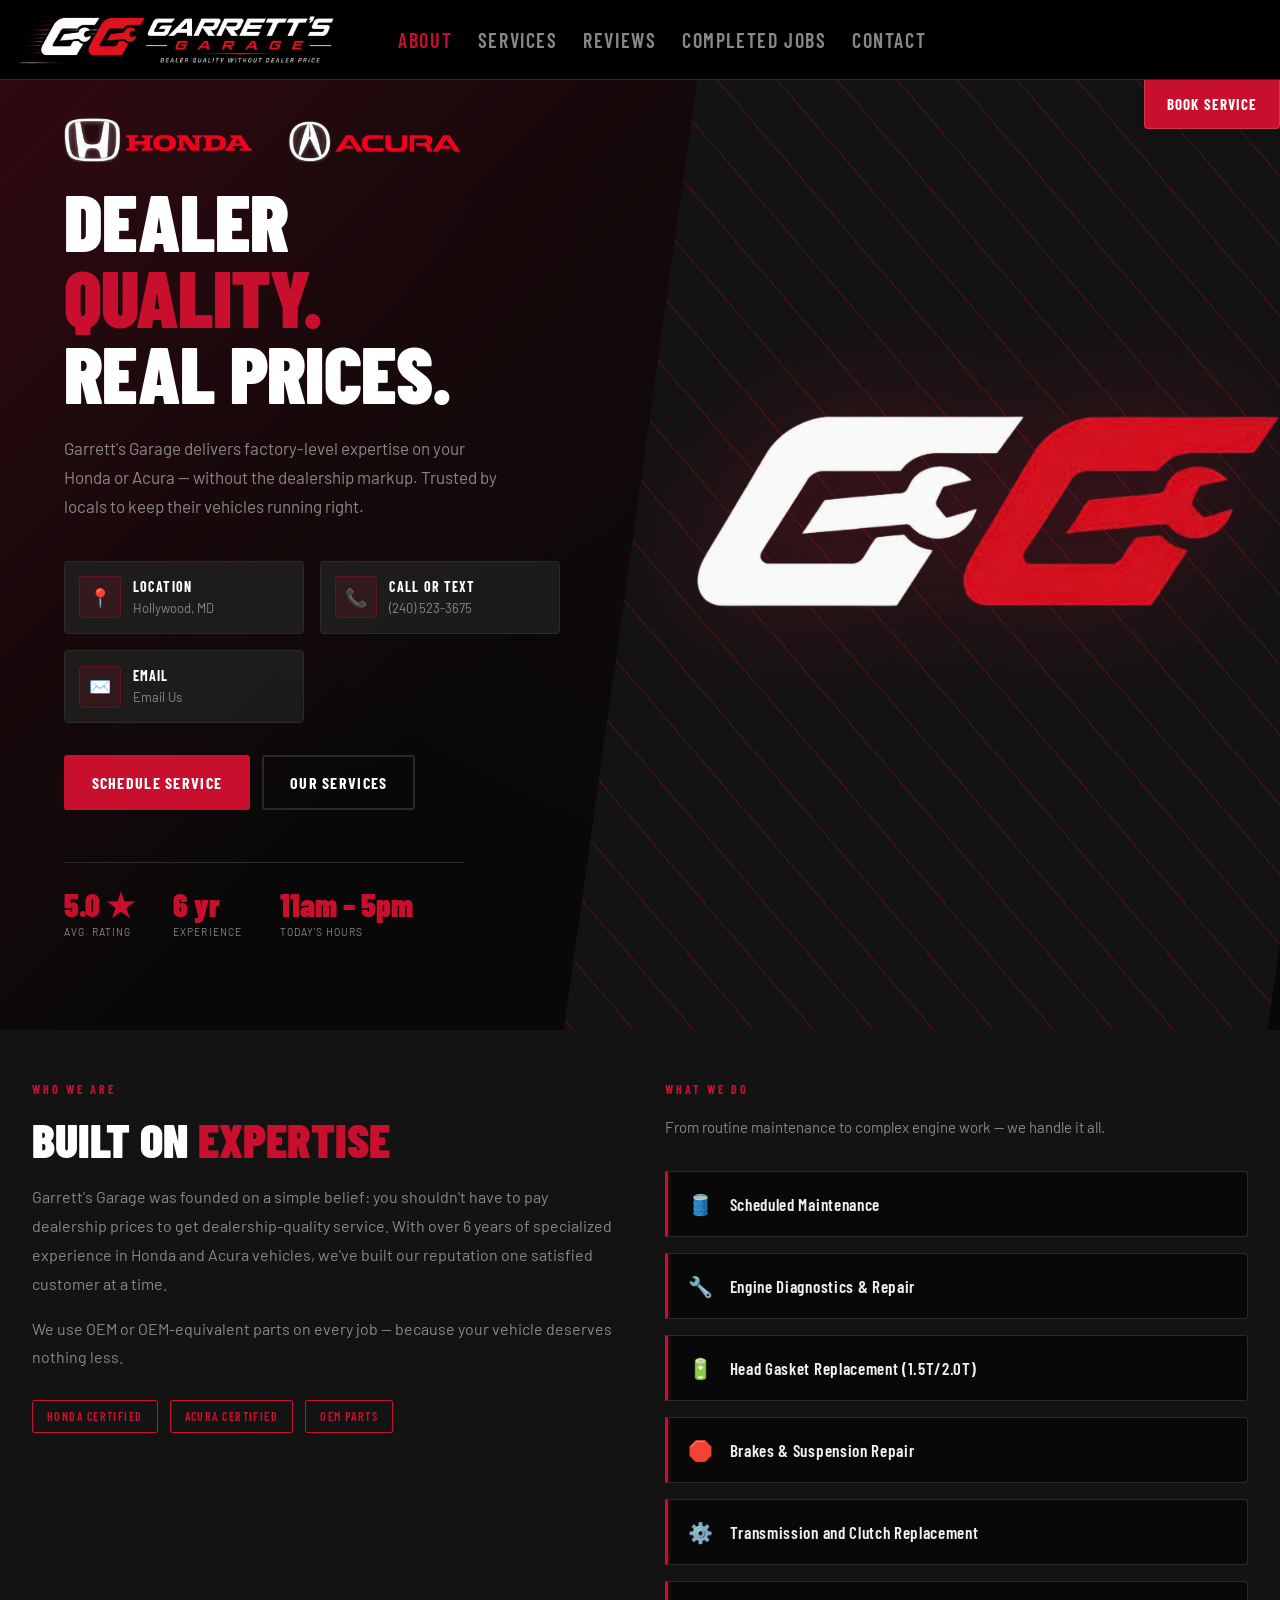
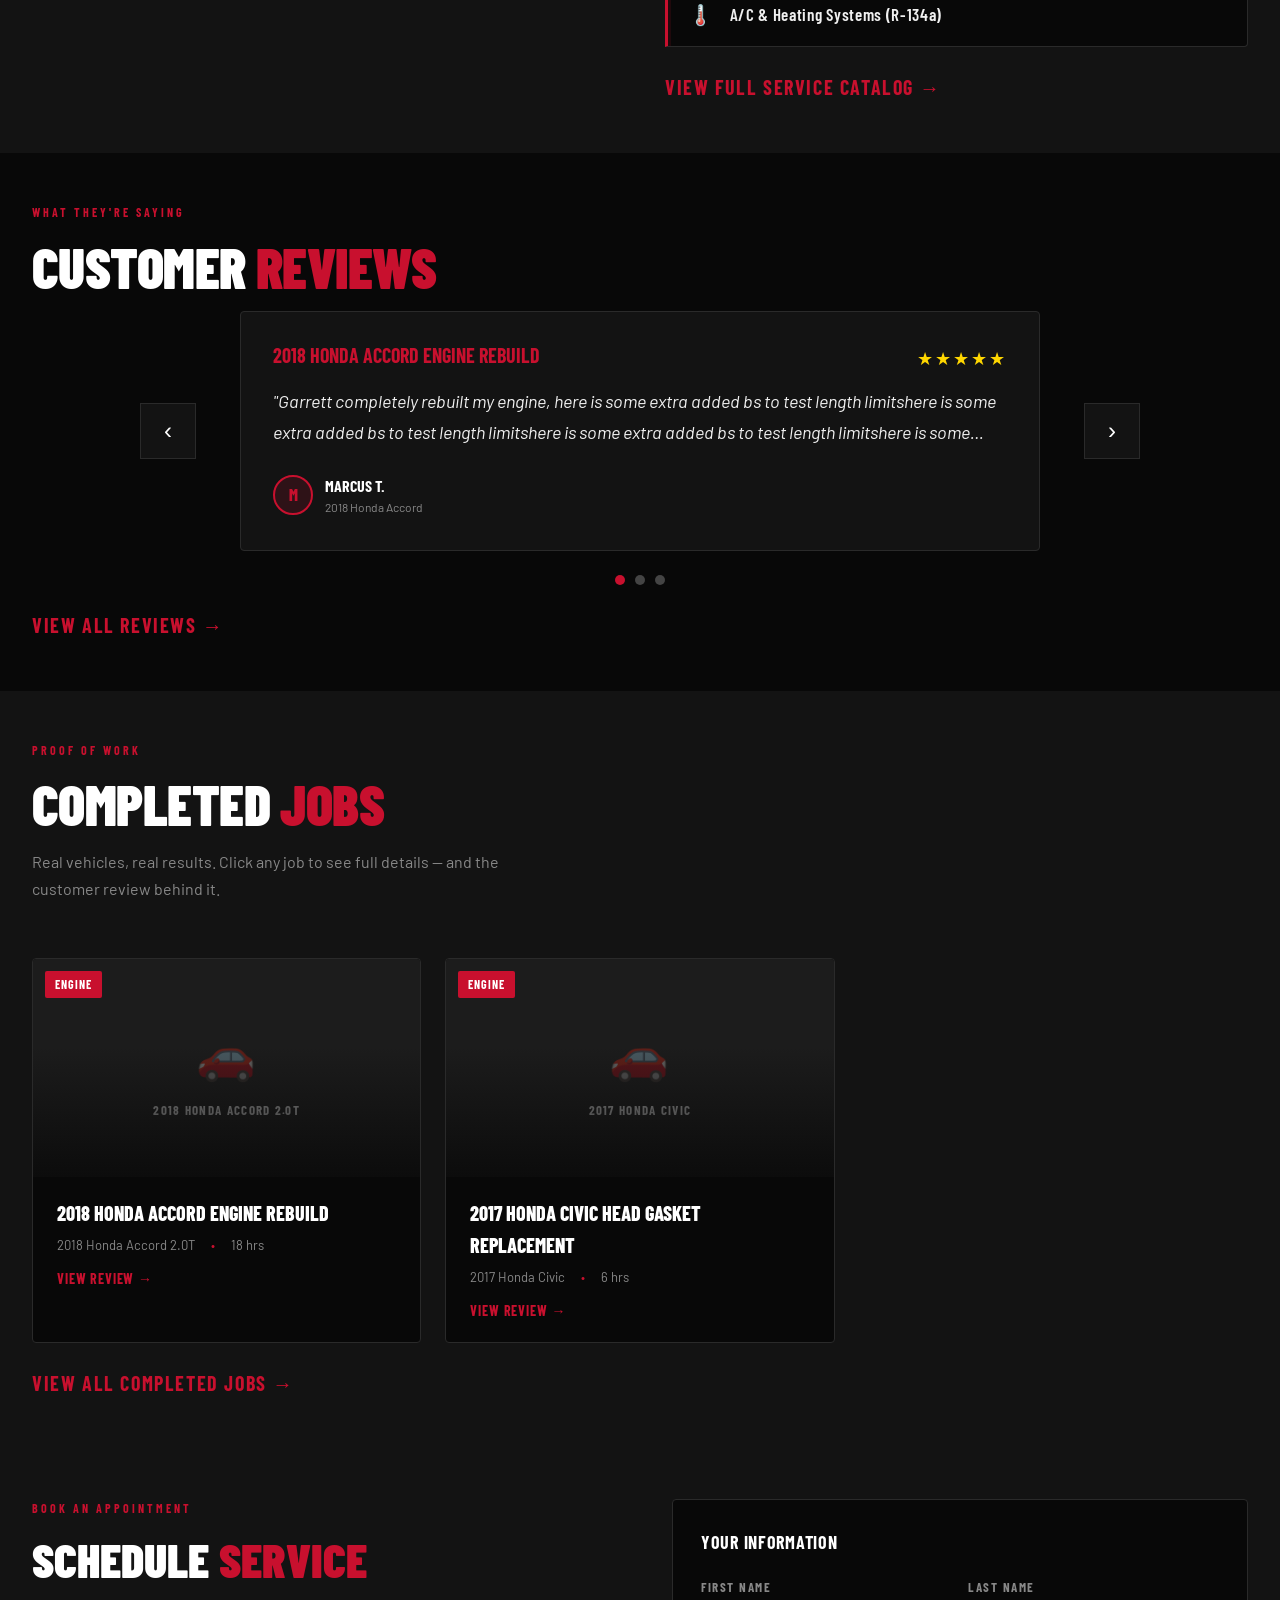
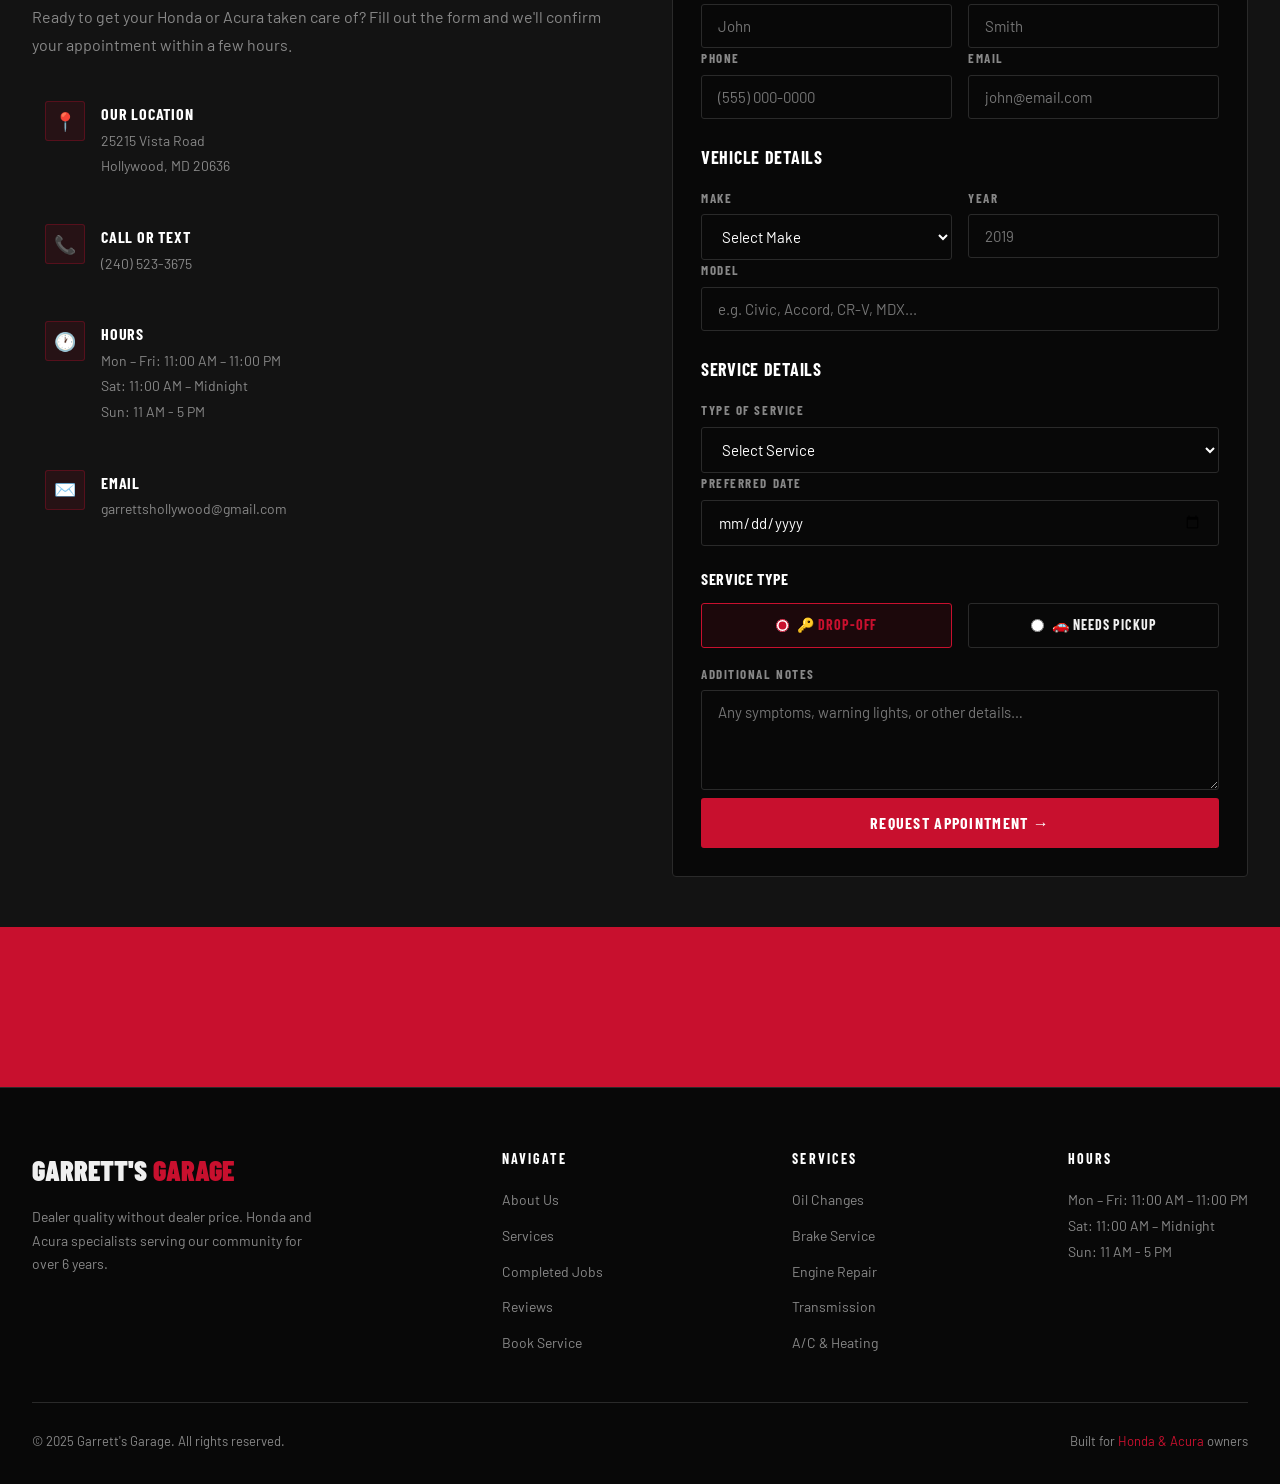
==== commit 7139f391: "Add files via upload" ====
--- a/index.html
+++ b/index.html
@@ -8,1797 +8,8 @@
     <link
       href="https://fonts.googleapis.com/css2?family=Barlow+Condensed:wght@400;600;700;800;900&family=Barlow:wght@400;500;600&display=swap"
       rel="stylesheet" />
-    <style>
-      :root {
-        --red: #c8102e;
-        --red-dark: #9b0c23;
-        --red-glow: rgba(200, 16, 46, 0.25);
-        --black: #080808;
-        --surface: #131313;
-        --surface2: #1c1c1c;
-        --border: #2a2a2a;
-        --text: #f0f0f0;
-        --text-muted: #888;
-        --white: #ffffff;
-      }
-
-      *,
-      *::before,
-      *::after {
-        box-sizing: border-box;
-        margin: 0;
-        padding: 0;
-      }
-
-      html {
-        scroll-behavior: smooth;
-      }
-
-      body {
-        background: var(--black);
-        color: var(--text);
-        font-family: "Barlow", sans-serif;
-        font-size: 16px;
-        line-height: 1.6;
-        overflow-x: hidden;
-      }
-
-      /* ── NAV ── */
-      nav {
-        position: fixed;
-        top: 0;
-        left: 0;
-        right: 0;
-        z-index: 1000;
-
-        background: #000;
-        border-bottom: 1px solid var(--border);
-
-        height: clamp(70px, 8vw, 80px);
-        margin: 0;
-        border-top: none;
-      }
-
-      .nav-right {
-        margin-left: auto;
-        display: flex;
-        align-items: center;
-        gap: 16px;
-      }
-
-      .burger {
-        width: 32px;
-        height: 24px;
-        position: relative;
-        z-index: 1002;
-
-        display: none;
-        flex-direction: column;
-        justify-content: space-between;
-
-        margin-left: auto;
-
-        background: none;
-        border: none;
-        cursor: pointer;
-      }
-
-      .burger span {
-        display: block;
-        width: 100%;
-        height: 3px;
-
-        background: white;
-        border-radius: 3px;
-
-        transition: all 0.3s ease;
-      }
-
-      .burger.open span:nth-child(1) {
-        transform: translateY(10.8px) rotate(45deg);
-      }
-
-      .burger.open span:nth-child(2) {
-        opacity: 0;
-      }
-
-      .burger.open span:nth-child(3) {
-        transform: translateY(-10.8px) rotate(-45deg);
-      }
-
-      .nav-inner {
-        max-width: 1280px;
-        width: 100%;
-        height: 100%;
-
-        margin: 0 auto;
-        padding: 0 20px;
-
-        display: flex;
-        align-items: center;
-      }
-
-      .nav-logo {
-        display: flex;
-        align-items: center;
-        height: 100%;
-        flex-shrink: 0;
-        margin-right: clamp(24px, 4vw, 64px);
-      }
-
-      .nav-logo img {
-        height: clamp(30px, 4vw, 48px);
-        width: auto;
-        display: block;
-      }
-      .nav-links {
-        display: flex;
-        gap: clamp(16px, 2vw, 36px);
-        list-style: none;
-        flex: 1;
-        justify-content: flex-start;
-      }
-      .nav-links a {
-        color: var(--text-muted);
-        text-decoration: none;
-        font-family: "Barlow Condensed", sans-serif;
-        font-weight: 600;
-        font-size: clamp(8px, 2vw, 20px);
-        letter-spacing: 0.08em;
-        text-transform: uppercase;
-        transition: color 0.2s;
-      }
-      .nav-links a:hover {
-        color: var(--red);
-      }
-
-      .nav-links a.active {
-        color: var(--red);
-      }
-
-      .nav-cta {
-        background: var(--red);
-        color: var(--white);
-        padding: 9px 22px;
-        border-radius: 3px;
-        font-family: "Barlow Condensed", sans-serif;
-        font-weight: 700;
-        font-size: 15px;
-        letter-spacing: 0.08em;
-        text-transform: uppercase;
-        text-decoration: none;
-        transition: background 0.2s;
-      }
-      .nav-cta:hover {
-        background: var(--red-dark);
-      }
-
-      .mobile-menu {
-        position: fixed;
-        top: var(--nav-height);
-        left: 0;
-        right: 0;
-        height: 48px;
-
-        display: flex;
-        flex-direction: row;
-
-        background: #56000e;
-        z-index: 999;
-
-        overflow: hidden;
-
-        max-height: 0;
-        opacity: 0;
-
-        transition:
-          max-height 0.3s ease,
-          opacity 0.3s ease;
-      }
-
-      .mobile-menu.open {
-        max-height: 48px;
-        opacity: 1;
-      }
-
-      .mobile-menu a {
-        flex: 1;
-
-        padding: 12px 6px;
-
-        color: white;
-        text-decoration: none;
-
-        text-align: center;
-
-        font-family: "Barlow Condensed", sans-serif;
-        font-weight: 700;
-        text-transform: uppercase;
-
-        border: 1px solid rgb(0, 0, 0);
-
-        transition: background 0.25s ease;
-      }
-
-      .mobile-menu a:last-child {
-        border-right: none;
-      }
-
-      .mobile-menu a:hover {
-        background: #991229;
-      }
-
-      .floating-book-btn {
-        position: fixed;
-
-        top: calc(var(--nav-height) + 48px);
-        right: 0px;
-
-        z-index: 998;
-
-        display: flex;
-        align-items: center;
-        justify-content: center;
-
-        min-height: 48px;
-        padding: 12px 22px;
-
-        background: var(--red);
-        color: #fff;
-
-        text-decoration: none;
-        font-family: "Barlow Condensed", sans-serif;
-        font-weight: 700;
-        font-size: 15px;
-        letter-spacing: 0.08em;
-        text-transform: uppercase;
-
-        border: 1px solid rgba(255, 255, 255, 0.15);
-        border-top: none;
-        border-radius: 0 0 4px 4px;
-
-        box-shadow: 0 4px 12px rgba(0, 0, 0, 0.3);
-
-        transition:
-          top 0.3s ease,
-          right 0.3s ease,
-          background 0.25s ease,
-          transform 0.25s ease;
-      }
-
-      .floating-book-btn:hover {
-        background: var(--white);
-        border-color: var(--red-dark);
-        color: var(--red);
-      }
-      /* ── HERO ── */
-      .hero {
-        min-height: auto;
-        display: flex;
-        align-items: flex-start;
-        position: relative;
-        overflow: hidden;
-        padding-top: 68px;
-        padding-bottom: clamp(30px, 4vw, 60px);
-      }
-      .hero-bg {
-        position: absolute;
-        inset: 0;
-        background: linear-gradient(135deg, rgba(200, 16, 46, 0.22) 0%, transparent 50%),
-          radial-gradient(ellipse at 80% 50%, rgba(200, 16, 46, 0.06) 0%, transparent 60%);
-      }
-      .hero-slash {
-        position: absolute;
-        right: -60px;
-        top: 0;
-        bottom: 0;
-        width: 55%;
-        background: var(--surface);
-        transform: skewX(-8deg);
-        overflow: hidden;
-      }
-      .hero-slash::after {
-        content: "";
-        position: absolute;
-        inset: 0;
-        z-index: 1;
-        background: url('data:image/svg+xml,<svg xmlns="http://www.w3.org/2000/svg" width="60" height="60"><line x1="0" y1="0" x2="60" y2="60" stroke="%23C8102E" stroke-width="0.4" opacity="2"/></svg>');
-      }
-      .hero-slash-img {
-        position: absolute;
-        inset: 0;
-        z-index: 2;
-        display: flex;
-        align-items: center;
-        justify-content: center;
-        transform: skewX(8deg);
-        padding: 60px;
-      }
-      .hero-slash-img .logo-display {
-        width: 100%;
-        filter: drop-shadow(0 0 60px rgba(200, 16, 46, 0.3));
-        animation: float 4s ease-in-out infinite;
-      }
-      @keyframes float {
-        0%,
-        100% {
-          transform: translateX(-30px) translateY(0);
-        }
-        50% {
-          transform: translateX(-30px) translateY(-12px);
-        }
-      }
-      .hero-content {
-        position: relative;
-        z-index: 2;
-        max-width: 1280px;
-        width: 100%;
-        margin: 0 auto;
-        padding: clamp(30px, 4vw, 50px) 32px clamp(20px, 3vw, 40px);
-        max-width: 560px;
-        margin-left: max(32px, calc(50vw - 640px));
-      }
-      .hero-eyebrow {
-        height: clamp(60px, 4vw, 48px);
-        width: auto;
-        padding-bottom: 20px;
-        display: block;
-      }
-
-      .hero h1 {
-        font-family: "Barlow Condensed", sans-serif;
-        font-weight: 900;
-        font-size: clamp(52px, 7vw, 80px);
-        line-height: 0.95;
-        letter-spacing: -0.01em;
-        text-transform: uppercase;
-        color: var(--white);
-        margin-bottom: 24px;
-      }
-      .hero h1 em {
-        color: var(--red);
-        font-style: normal;
-      }
-      .hero-sub {
-        font-size: 17px;
-        color: var(--text-muted);
-        line-height: 1.7;
-        margin-bottom: 40px;
-        max-width: clamp(100px, 40vw, 440px);
-      }
-      .hero-actions {
-        display: flex;
-        gap: clamp(10px, 1vw, 16px);
-        flex-wrap: wrap;
-      }
-      .btn-primary {
-        background: var(--red);
-        color: var(--white);
-        padding: clamp(5px, 1vw, 14px) clamp(10px, 2vw, 32px);
-        border-radius: 3px;
-        font-family: "Barlow Condensed", sans-serif;
-        font-weight: 700;
-        font-size: 16px;
-        letter-spacing: 0.08em;
-        text-transform: uppercase;
-        text-decoration: none;
-        transition: all 0.2s;
-        border: 2px solid var(--red);
-        cursor: pointer;
-        display: inline-block;
-      }
-      .btn-primary:hover {
-        background: var(--white);
-        border-color: var(--red-dark);
-        color: var(--red);
-      }
-      .btn-outline {
-        background: transparent;
-        color: var(--white);
-        padding: clamp(5px, 1vw, 14px) clamp(10px, 2vw, 32px);
-        border-radius: 3px;
-        font-family: "Barlow Condensed", sans-serif;
-        font-weight: 700;
-        font-size: 16px;
-        letter-spacing: 0.08em;
-        text-transform: uppercase;
-        text-decoration: none;
-        border: 2px solid var(--border);
-        transition: all 0.2s;
-        cursor: pointer;
-        display: inline-block;
-      }
-      .btn-outline:hover {
-        border-color: var(--red);
-        color: var(--red);
-      }
-
-      .hero-stats {
-        display: flex;
-        gap: clamp(20px, 3vw, 40px);
-        margin-top: clamp(20px, 3vw, 40px);
-        width: clamp(250px, 25vw, 400px);
-        padding-top: clamp(15px, 2vw, 30px);
-        border-top: 1px solid var(--border);
-      }
-      .stat-num {
-        font-family: "Barlow Condensed", sans-serif;
-        font-weight: 900;
-        font-size: clamp(24px, 2.5vw, 36px);
-        color: var(--red);
-        line-height: 1;
-      }
-      .stat-label {
-        font-size: clamp(10px, 0.8vw, 12px);
-        letter-spacing: 0.1em;
-        text-transform: uppercase;
-        color: var(--text-muted);
-        margin-top: 4px;
-      }
-
-      .hero-info-cards {
-        display: grid;
-        grid-template-columns: repeat(2, 1fr);
-
-        gap: clamp(8px, 2vw, 16px);
-        margin: 0 0 clamp(24px, 3vw, 32px);
-
-        width: 100%;
-        max-width: clamp(320px, 40vw, 700px);
-      }
-
-      .hero-info-card {
-        text-decoration: none;
-        color: inherit;
-        display: flex;
-        align-items: center;
-        gap: clamp(8px, 1vw, 12px);
-
-        padding: clamp(8px, 1.5vw, 14px);
-
-        background: rgba(33, 33, 33, 0.77);
-        border: 1px solid var(--border);
-        border-radius: 4px;
-
-        transition: all 0.25s ease;
-      }
-
-      .hero-info-card:hover {
-        border-color: var(--red);
-        background: rgba(85, 3, 17, 0.85);
-        transform: translateY(-2px);
-      }
-
-      .hero-info-icon {
-        width: clamp(32px, 5vw, 42px);
-        height: clamp(32px, 5vw, 42px);
-
-        display: flex;
-        align-items: center;
-        justify-content: center;
-
-        font-size: clamp(14px, 2vw, 18px);
-
-        background: rgba(200, 16, 46, 0.12);
-        border: 1px solid rgba(200, 16, 46, 0.3);
-        border-radius: 4px;
-      }
-
-      .hero-info-title {
-        font-family: "Barlow Condensed", sans-serif;
-        font-weight: 700;
-        font-size: clamp(11px, 1.4vw, 14px);
-        letter-spacing: 0.08em;
-        text-transform: uppercase;
-        color: var(--white);
-      }
-
-      .hero-info-text {
-        font-size: clamp(10px, 1.3vw, 13px);
-        color: var(--text-muted);
-      }
-
-      /* ── SECTION COMMONS ── */
-      section {
-        padding: 50px 0;
-        scroll-margin-top: 75px;
-      }
-
-      section,
-      #contact {
-        scroll-margin-top: calc(var(--nav-height));
-      }
-
-      .container {
-        max-width: 1280px;
-        margin: 0 auto;
-        padding: 0 32px;
-      }
-      .section-label {
-        font-family: "Barlow Condensed", sans-serif;
-        font-weight: 700;
-        font-size: 12px;
-        letter-spacing: 0.25em;
-        text-transform: uppercase;
-        color: var(--red);
-        margin-bottom: 16px;
-      }
-      .section-title {
-        font-family: "Barlow Condensed", sans-serif;
-        font-weight: 900;
-        font-size: clamp(36px, 5vw, 56px);
-        text-transform: uppercase;
-        color: var(--white);
-        line-height: 1;
-        letter-spacing: -0.01em;
-        margin-bottom: 16px;
-      }
-      .section-title span {
-        color: var(--red);
-      }
-      .section-desc {
-        color: var(--text-muted);
-        font-size: 16px;
-        max-width: 520px;
-        line-height: 1.7;
-        margin-bottom: 56px;
-      }
-      .slash-divider {
-        display: flex;
-        align-items: center;
-        gap: 16px;
-        margin-bottom: 24px;
-      }
-      .slash-divider::before,
-      .slash-divider::after {
-        content: "";
-        flex: 1;
-        height: 1px;
-        background: var(--border);
-      }
-      .slash-divider-inner {
-        display: flex;
-        gap: 4px;
-      }
-      .slash-divider-inner span {
-        width: 3px;
-        height: 20px;
-        background: var(--red);
-        transform: skewX(-15deg);
-      }
-      .slash-divider-inner span:nth-child(2) {
-        opacity: 0.5;
-      }
-      .slash-divider-inner span:nth-child(3) {
-        opacity: 0.25;
-      }
-
-      /* ── ABOUT / SPECIALTIES ── */
-      .about {
-        background: var(--surface);
-      }
-      .about-grid {
-        display: grid;
-        grid-template-columns: 1fr 1fr;
-        gap: 50px;
-        align-items: top;
-      }
-
-      .page-link {
-        display: inline-flex;
-        align-items: center;
-        gap: 6px;
-
-        margin-top: 24px;
-
-        color: var(--red);
-        text-decoration: none;
-
-        font-family: "Barlow Condensed", sans-serif;
-        font-weight: 700;
-        font-size: 20px;
-        letter-spacing: 0.08em;
-        text-transform: uppercase;
-
-        transition:
-          gap 0.2s ease,
-          color 0.2s ease;
-      }
-
-      .page-link:hover {
-        gap: 10px;
-        color: var(--white);
-      }
-
-      .specialty-list {
-        margin-top: 32px;
-        display: flex;
-        flex-direction: column;
-        gap: 16px;
-      }
-      .specialty-item {
-        position: relative;
-        overflow: hidden;
-        display: flex;
-        align-items: center;
-        gap: 16px;
-        padding: 16px 20px;
-        background: var(--black);
-        border: 1px solid var(--border);
-        border-left: 3px solid var(--red);
-        border-radius: 0 4px 4px 0;
-        font-family: "Barlow Condensed", sans-serif;
-        font-weight: 600;
-        font-size: 17px;
-        letter-spacing: 0.04em;
-        transition:
-          border-color 0.25s ease,
-          background 0.25s ease;
-      }
-
-      .specialty-item::before {
-        content: "";
-        position: absolute;
-        left: 0;
-        top: 0;
-
-        width: 3px;
-        height: 100%;
-
-        background: rgba(200, 16, 46, 0.12);
-
-        transition: width 0.3s ease;
-      }
-
-      .specialty-item:hover {
-        border-color: var(--red);
-        background: var(--surface2);
-      }
-
-      .specialty-item:hover::before {
-        width: 100%;
-      }
-
-      .specialty-icon {
-        font-size: 20px;
-      }
-      .about-text h2 {
-        font-family: "Barlow Condensed", sans-serif;
-        font-weight: 900;
-        font-size: 48px;
-        text-transform: uppercase;
-        color: var(--white);
-        line-height: 1;
-        margin-bottom: 20px;
-      }
-      .about-text h2 span {
-        color: var(--red);
-      }
-      .about-text p {
-        color: var(--text-muted);
-        font-size: 16px;
-        line-height: 1.8;
-        margin-bottom: 16px;
-      }
-      .badge-row {
-        display: flex;
-        gap: 12px;
-        flex-wrap: wrap;
-        margin-top: 28px;
-      }
-      .badge {
-        padding: 6px 14px;
-        border: 1px solid var(--border);
-        border-radius: 2px;
-        font-size: 12px;
-        letter-spacing: 0.12em;
-        text-transform: uppercase;
-        color: var(--text-muted);
-        font-family: "Barlow Condensed", sans-serif;
-        font-weight: 600;
-      }
-      .badge.red {
-        border-color: var(--red);
-        color: var(--red);
-      }
-
-      /* ── COMPLETED JOBS ── */
-      .jobs {
-        background: var(--surface);
-      }
-      .jobs-grid {
-        display: grid;
-        grid-template-columns: repeat(auto-fill, minmax(340px, 1fr));
-        gap: 24px;
-      }
-      .job-card {
-        background: var(--black);
-        border: 1px solid var(--border);
-        border-radius: 4px;
-        overflow: hidden;
-        transition: all 0.25s;
-        cursor: pointer;
-        text-decoration: none;
-        color: inherit;
-        display: block;
-      }
-      .job-card:hover {
-        border-color: var(--red);
-        transform: translateY(-4px);
-        box-shadow: 0 12px 32px rgba(200, 16, 46, 0.12);
-      }
-      .job-img {
-        width: 100%;
-        aspect-ratio: 16/9;
-        background: var(--surface2);
-        display: flex;
-        align-items: center;
-        justify-content: center;
-        position: relative;
-        overflow: hidden;
-      }
-      .job-img-placeholder {
-        display: flex;
-        flex-direction: column;
-        align-items: center;
-        gap: 8px;
-        color: var(--text-muted);
-        font-family: "Barlow Condensed", sans-serif;
-        font-weight: 700;
-        font-size: 13px;
-        letter-spacing: 0.1em;
-        text-transform: uppercase;
-      }
-      .job-img-placeholder .car-icon {
-        font-size: 48px;
-        opacity: 0.3;
-      }
-      .job-overlay {
-        position: absolute;
-        inset: 0;
-        background: linear-gradient(to top, rgba(8, 8, 8, 0.8) 0%, transparent 60%);
-      }
-      .job-tag {
-        position: absolute;
-        top: 12px;
-        left: 12px;
-        background: var(--red);
-        color: var(--white);
-        padding: 4px 10px;
-        border-radius: 2px;
-        font-family: "Barlow Condensed", sans-serif;
-        font-weight: 700;
-        font-size: 12px;
-        letter-spacing: 0.08em;
-        text-transform: uppercase;
-      }
-      .job-body {
-        padding: 20px 24px;
-      }
-      .job-body h3 {
-        font-family: "Barlow Condensed", sans-serif;
-        font-weight: 800;
-        font-size: 20px;
-        text-transform: uppercase;
-        color: var(--white);
-        margin-bottom: 6px;
-      }
-      .job-meta {
-        font-size: 13px;
-        color: var(--text-muted);
-        display: flex;
-        gap: 16px;
-        align-items: center;
-      }
-      .job-meta-dot {
-        color: var(--red);
-      }
-      .job-review-link {
-        display: inline-flex;
-        align-items: center;
-        gap: 6px;
-        margin-top: 12px;
-        color: var(--red);
-        font-family: "Barlow Condensed", sans-serif;
-        font-weight: 700;
-        font-size: 14px;
-        letter-spacing: 0.06em;
-        text-transform: uppercase;
-        text-decoration: none;
-      }
-      .job-review-link:hover {
-        text-decoration: underline;
-      }
-
-      /* ── REVIEWS ── */
-      .review-viewport {
-        overflow: hidden;
-        width: 100%;
-      }
-
-      .featured-review {
-        cursor: pointer;
-        flex: 0 0 100%;
-        min-width: 100%;
-        height: 240px;
-        margin: 0;
-        display: flex;
-        flex-direction: column;
-      }
-
-      .review-carousel {
-        position: relative;
-
-        display: flex;
-        align-items: center;
-        justify-content: center;
-        gap: 20px;
-
-        max-width: 1000px;
-        margin: 0 auto;
-        overflow: hidden;
-      }
-
-      .review-track {
-        display: flex;
-        transition: transform 0.6s cubic-bezier(0.22, 0.61, 0.36, 1);
-      }
-
-      .review-arrow {
-        position: absolute;
-        top: 50%;
-        transform: translateY(-50%);
-        z-index: 10;
-        width: 56px;
-        height: 56px;
-
-        border: 1px solid var(--border);
-        background: var(--surface);
-
-        color: var(--white);
-        font-size: 24px;
-
-        cursor: pointer;
-        transition: 0.25s ease;
-      }
-
-      .review-arrow.prev {
-        left: 0;
-      }
-
-      .review-arrow.next {
-        right: 0;
-      }
-
-      .review-arrow:hover {
-        border-color: var(--red);
-        color: var(--red);
-      }
-
-      .featured-review {
-        min-width: 80%;
-        margin: 0 10%;
-        flex-shrink: 0;
-        flex: 1;
-        background: var(--surface);
-        border: 1px solid var(--border);
-        padding: 32px;
-        border-radius: 4px;
-
-        opacity: 1;
-        transform: translateX(0);
-        transition:
-          opacity 0.35s ease,
-          transform 0.35s ease;
-      }
-
-      .featured-review.changing {
-        opacity: 0;
-        transform: translateX(20px);
-      }
-
-      .featured-review .review-text {
-        color: var(--text);
-        font-style: italic;
-        font-size: 18px;
-        line-height: 1.7;
-
-        display: -webkit-box;
-        -webkit-line-clamp: 2; /* Change to 3 if you want another line */
-        -webkit-box-orient: vertical;
-        overflow: hidden;
-        text-overflow: ellipsis;
-      }
-
-      .featured-review-header {
-        display: flex;
-        justify-content: space-between;
-        align-items: flex-start;
-        gap: 20px;
-      }
-
-      .featured-review .review-title {
-        flex: 1;
-        color: var(--red);
-        font-family: "Barlow Condensed", sans-serif;
-        font-weight: 700;
-        font-size: 20px;
-        text-transform: uppercase;
-        line-height: 1.15;
-      }
-
-      .featured-review .review-stars {
-        flex-shrink: 0;
-        color: #ffd700;
-        font-size: 18px;
-        letter-spacing: 2px;
-        white-space: nowrap;
-      }
-
-      .review-dots {
-        display: flex;
-        justify-content: center;
-        gap: 10px;
-
-        margin-top: 24px;
-      }
-
-      .review-dot {
-        width: 10px;
-        height: 10px;
-
-        border-radius: 50%;
-        background: #444;
-
-        cursor: pointer;
-      }
-
-      .review-dot.active {
-        background: var(--red);
-      }
-
-      .reviews-grid {
-        display: grid;
-        grid-template-columns: repeat(auto-fill, minmax(300px, 1fr));
-        gap: 20px;
-      }
-      .review-card {
-        background: var(--surface);
-        border: 1px solid var(--border);
-        border-radius: 4px;
-        padding: 28px;
-        transition: all 0.25s;
-        cursor: pointer;
-        text-decoration: none;
-        color: inherit;
-        display: block;
-        position: relative;
-      }
-      .review-card:hover {
-        border-color: var(--red);
-        box-shadow: 0 8px 24px rgba(200, 16, 46, 0.1);
-      }
-      .review-stars {
-        color: #ffd700;
-        font-size: 16px;
-        margin-bottom: 14px;
-        letter-spacing: 2px;
-      }
-      .review-text {
-        font-size: 15px;
-        color: var(--text);
-        line-height: 1.7;
-        margin-bottom: 20px;
-        font-style: italic;
-        display: -webkit-box;
-        -webkit-line-clamp: 3; /* number of lines */
-        -webkit-box-orient: vertical;
-        overflow: hidden;
-      }
-      .review-author {
-        display: flex;
-        align-items: center;
-        gap: 12px;
-        margin-top: auto;
-      }
-      .review-avatar {
-        width: 40px;
-        height: 40px;
-        border-radius: 50%;
-        background: rgba(200, 16, 46, 0.15);
-        border: 2px solid var(--red);
-        display: flex;
-        align-items: center;
-        justify-content: center;
-        font-family: "Barlow Condensed", sans-serif;
-        font-weight: 800;
-        font-size: 16px;
-        color: var(--red);
-        flex-shrink: 0;
-      }
-      .review-name {
-        font-family: "Barlow Condensed", sans-serif;
-        font-weight: 700;
-        font-size: 16px;
-        color: var(--white);
-        text-transform: uppercase;
-      }
-      .review-vehicle {
-        font-size: 12px;
-        color: var(--text-muted);
-      }
-      .review-job-link {
-        position: absolute;
-        bottom: 20px;
-        right: 20px;
-        font-size: 11px;
-        color: var(--red);
-        font-family: "Barlow Condensed", sans-serif;
-        font-weight: 700;
-        font-size: 18px;
-        margin-bottom: 14px;
-        letter-spacing: 0.1em;
-        text-transform: uppercase;
-      }
-
-      .review-modal {
-        position: fixed;
-        inset: 0;
-        background: rgba(0, 0, 0, 0.8);
-        display: none;
-        align-items: center;
-        justify-content: center;
-        z-index: 5000;
-      }
-
-      .review-modal.open {
-        display: flex;
-      }
-
-      .review-modal-content {
-        position: relative;
-        background: var(--surface);
-        border: 1px solid var(--red);
-        border-radius: 6px;
-        padding: 32px;
-        width: min(700px, 90vw);
-        max-height: 80vh;
-        overflow-y: auto;
-      }
-
-      .review-modal-content::before {
-        content: "";
-        position: absolute;
-        top: 0;
-        left: 0;
-        right: 0;
-        height: 3px;
-        background: var(--red);
-      }
-
-      .review-close {
-        position: absolute;
-        top: 18px;
-        right: 18px;
-        z-index: 2;
-        background: none;
-        border: none;
-        color: white;
-        font-size: 24px;
-        cursor: pointer;
-      }
-
-      .review-header {
-        display: flex;
-        justify-content: space-between;
-        align-items: flex-start;
-        gap: 16px;
-        margin-bottom: 16px;
-      }
-
-      .modal-title-row {
-        display: flex;
-        align-items: center;
-        gap: 14px;
-        flex-wrap: wrap;
-      }
-
-      #modalName {
-        font-family: "Barlow Condensed", sans-serif;
-        font-weight: 800;
-        font-size: 42px;
-        text-transform: uppercase;
-        color: var(--white);
-        margin: 0;
-      }
-
-      .modal-vehicle {
-        color: var(--text-muted);
-        font-size: 20px;
-        font-weight: 500;
-        padding-left: 20px;
-      }
-
-      .modal-stars {
-        color: #ffd700;
-        font-size: 28px;
-        padding-right: 40px;
-      }
-
-      .review-title {
-        color: var(--red);
-        font-family: "Barlow Condensed", sans-serif;
-        font-weight: 700;
-        font-size: 20px;
-        text-transform: uppercase;
-        margin-bottom: 12px;
-      }
-
-      #modalText {
-        color: var(--white);
-        font-style: italic;
-        font-size: 18px;
-        line-height: 1.8;
-        margin-top: 20px;
-        margin-bottom: 24px;
-      }
-
-      .review-job-link {
-        display: inline-block;
-        color: var(--red);
-        text-decoration: none;
-        font-family: "Barlow Condensed", sans-serif;
-        font-weight: 700;
-        text-transform: uppercase;
-        letter-spacing: 0.08em;
-        transition: 0.2s;
-      }
-
-      .review-job-link:hover {
-        color: white;
-      }
-
-      .review-close {
-        position: absolute;
-        top: 18px;
-        right: 18px;
-
-        background: none;
-        border: none;
-
-        color: white;
-        font-size: 28px;
-
-        cursor: pointer;
-      }
-
-      .review-close:hover {
-        color: var(--red);
-      }
-
-      .modal-stars {
-        color: #ffd700;
-        font-size: 28px;
-        letter-spacing: 2px;
-        margin: 12px 0;
-        padding-right: 40px;
-      }
-
-      .review-title {
-        color: var(--red);
-        font-family: "Barlow Condensed", sans-serif;
-        font-weight: 700;
-        font-size: 20px;
-        text-transform: uppercase;
-        margin-bottom: 12px;
-      }
-
-      #modalText {
-        line-height: 1.8;
-        color: var(--text);
-        margin-bottom: 24px;
-      }
-
-      .modal-title-row {
-        display: flex;
-        justify-content: space-between;
-        align-items: baseline;
-      }
-
-      .modal-vehicle {
-        color: var(--text-muted);
-      }
-
-      /* ── SCHEDULE ── */
-      .schedule {
-        background: var(--surface);
-      }
-      .schedule-grid {
-        display: grid;
-        grid-template-columns: 1fr 1fr;
-        gap: 64px;
-        align-items: start;
-      }
-      .schedule-info h2 {
-        font-family: "Barlow Condensed", sans-serif;
-        font-weight: 900;
-        font-size: 48px;
-        text-transform: uppercase;
-        color: var(--white);
-        line-height: 1;
-        margin-bottom: 20px;
-      }
-      .schedule-info h2 span {
-        color: var(--red);
-      }
-      .schedule-info p {
-        color: var(--text-muted);
-        font-size: 16px;
-        line-height: 1.8;
-        margin-bottom: 28px;
-      }
-      .info-item {
-        display: flex;
-        gap: 16px;
-        align-items: flex-start;
-        margin-bottom: 20px;
-        padding: 12px;
-        border: 1px solid transparent;
-        border-radius: 4px;
-        text-decoration: none;
-        color: inherit;
-        transition:
-          border-color 0.25s ease,
-          background 0.25s ease,
-          transform 0.25s ease;
-      }
-
-      .info-item:hover {
-        border-color: var(--red);
-        background: rgba(200, 16, 46, 0.06);
-        transform: translateX(4px);
-      }
-
-      .info-icon {
-        width: 40px;
-        height: 40px;
-        flex-shrink: 0;
-        background: rgba(200, 16, 46, 0.1);
-        border: 1px solid rgba(200, 16, 46, 0.3);
-        border-radius: 3px;
-        display: flex;
-        align-items: center;
-        justify-content: center;
-        font-size: 18px;
-      }
-      .info-content strong {
-        display: block;
-        font-family: "Barlow Condensed", sans-serif;
-        font-weight: 700;
-        font-size: 16px;
-        color: var(--white);
-        text-transform: uppercase;
-        letter-spacing: 0.05em;
-      }
-      .info-content span {
-        color: var(--text-muted);
-        font-size: 14px;
-      }
-
-      /* Form */
-      .schedule-form {
-        display: flex;
-        flex-direction: column;
-        gap: 16px;
-      }
-      .form-row {
-        display: grid;
-        grid-template-columns: 1fr 1fr;
-        gap: 16px;
-      }
-      .form-group {
-        display: flex;
-        flex-direction: column;
-        gap: 6px;
-      }
-      .form-group label {
-        font-family: "Barlow Condensed", sans-serif;
-        font-weight: 700;
-        font-size: 13px;
-        letter-spacing: 0.12em;
-        text-transform: uppercase;
-        color: var(--text-muted);
-      }
-      .form-group input,
-      .form-group select,
-      .form-group textarea {
-        background: var(--black);
-        border: 1px solid var(--border);
-        color: var(--white);
-        padding: 12px 16px;
-        border-radius: 3px;
-        font-family: "Barlow", sans-serif;
-        font-size: 15px;
-        outline: none;
-        transition: border-color 0.2s;
-        width: 100%;
-      }
-      .form-group input:focus,
-      .form-group select:focus,
-      .form-group textarea:focus {
-        border-color: var(--red);
-      }
-      .form-group select option {
-        background: var(--surface2);
-      }
-      .form-group textarea {
-        resize: vertical;
-        min-height: 100px;
-      }
-      .radio-group {
-        display: flex;
-        gap: 16px;
-      }
-      .radio-label {
-        display: flex;
-        align-items: center;
-        gap: 8px;
-        cursor: pointer;
-        padding: 10px 20px;
-        border: 1px solid var(--border);
-        border-radius: 3px;
-        font-family: "Barlow Condensed", sans-serif;
-        font-weight: 700;
-        font-size: 14px;
-        letter-spacing: 0.06em;
-        text-transform: uppercase;
-        transition: all 0.2s;
-        flex: 1;
-        justify-content: center;
-      }
-      .radio-label input {
-        accent-color: var(--red);
-      }
-      .radio-label:has(input:checked) {
-        border-color: var(--red);
-        background: rgba(200, 16, 46, 0.1);
-        color: var(--red);
-      }
-      .form-submit {
-        width: 100%;
-        margin-top: 8px;
-      }
-
-      /* ── CONTACT ── */
-      .contact-bar {
-        background: var(--red);
-        padding: 80px 0;
-      }
-      .contact-grid {
-        display: grid;
-        grid-template-columns: repeat(3, 1fr);
-        gap: 40px;
-        align-items: center;
-      }
-      .contact-item {
-        display: flex;
-        align-items: flex-start;
-        gap: 16px;
-      }
-      .contact-icon {
-        width: 48px;
-        height: 48px;
-        flex-shrink: 0;
-        background: rgba(255, 255, 255, 0.15);
-        border-radius: 3px;
-        display: flex;
-        align-items: center;
-        justify-content: center;
-        font-size: 22px;
-      }
-      .contact-label {
-        font-family: "Barlow Condensed", sans-serif;
-        font-weight: 700;
-        font-size: 13px;
-        letter-spacing: 0.15em;
-        text-transform: uppercase;
-        opacity: 0.75;
-        margin-bottom: 4px;
-      }
-      .contact-value {
-        font-family: "Barlow Condensed", sans-serif;
-        font-weight: 800;
-        font-size: 20px;
-        line-height: 1.3;
-      }
-
-      /* ── FOOTER ── */
-      footer {
-        background: var(--black);
-        padding: 60px 0 32px;
-        border-top: 1px solid var(--border);
-      }
-      .footer-top {
-        display: flex;
-        justify-content: space-between;
-        align-items: flex-start;
-        margin-bottom: 48px;
-        gap: 40px;
-      }
-      .footer-brand p {
-        color: var(--text-muted);
-        font-size: 14px;
-        max-width: 280px;
-        margin-top: 12px;
-        line-height: 1.7;
-      }
-      .footer-brand h3 {
-        font-family: "Barlow Condensed", sans-serif;
-        font-weight: 900;
-        font-size: 28px;
-        text-transform: uppercase;
-      }
-      .footer-brand h3 span {
-        color: var(--red);
-      }
-      .footer-links h4 {
-        font-family: "Barlow Condensed", sans-serif;
-        font-weight: 700;
-        font-size: 14px;
-        letter-spacing: 0.15em;
-        text-transform: uppercase;
-        color: var(--white);
-        margin-bottom: 16px;
-      }
-      .footer-links ul {
-        list-style: none;
-        display: flex;
-        flex-direction: column;
-        gap: 10px;
-      }
-      .footer-links a {
-        color: var(--text-muted);
-        text-decoration: none;
-        font-size: 14px;
-        transition: color 0.2s;
-      }
-      .footer-links a:hover {
-        color: var(--red);
-      }
-      .footer-bottom {
-        border-top: 1px solid var(--border);
-        padding-top: 28px;
-        display: flex;
-        justify-content: space-between;
-        align-items: center;
-        color: var(--text-muted);
-        font-size: 13px;
-      }
-      .footer-bottom span {
-        color: var(--red);
-      }
-
-      /* ── MODAL ── */
-      .modal-overlay {
-        position: fixed;
-        inset: 0;
-        z-index: 2000;
-        background: rgba(0, 0, 0, 0.85);
-        display: flex;
-        align-items: center;
-        justify-content: center;
-        padding: 24px;
-        opacity: 0;
-        pointer-events: none;
-        transition: opacity 0.25s;
-      }
-      .modal-overlay.open {
-        opacity: 1;
-        pointer-events: all;
-      }
-      .modal {
-        background: var(--surface);
-        border: 1px solid var(--border);
-        border-radius: 6px;
-        max-width: 700px;
-        width: 100%;
-        max-height: 85vh;
-        overflow-y: auto;
-        transform: translateY(24px);
-        transition: transform 0.25s;
-      }
-      .modal-overlay.open .modal {
-        transform: translateY(0);
-      }
-      .modal-header {
-        padding: 24px 28px;
-        border-bottom: 1px solid var(--border);
-        display: flex;
-        justify-content: space-between;
-        align-items: center;
-      }
-      .modal-header h3 {
-        font-family: "Barlow Condensed", sans-serif;
-        font-weight: 800;
-        font-size: 24px;
-        text-transform: uppercase;
-        color: var(--white);
-      }
-      .modal-close {
-        background: none;
-        border: none;
-        color: var(--text-muted);
-        font-size: 24px;
-        cursor: pointer;
-        line-height: 1;
-        padding: 4px;
-        transition: color 0.2s;
-      }
-      .modal-close:hover {
-        color: var(--red);
-      }
-      .modal-body {
-        padding: 28px;
-      }
-      .modal-job-tag {
-        display: inline-block;
-        background: var(--red);
-        color: var(--white);
-        padding: 4px 12px;
-        border-radius: 2px;
-        font-family: "Barlow Condensed", sans-serif;
-        font-weight: 700;
-        font-size: 12px;
-        letter-spacing: 0.08em;
-        text-transform: uppercase;
-        margin-bottom: 16px;
-      }
-
-      .modal-job-link {
-        display: inline-block;
-        margin-top: 24px;
-
-        color: var(--red);
-        text-decoration: none;
-
-        font-family: "Barlow Condensed", sans-serif;
-        font-weight: 700;
-        font-size: 18px;
-        letter-spacing: 0.08em;
-        text-transform: uppercase;
-
-        transition: 0.2s;
-      }
-
-      .modal-job-link:hover {
-        color: white;
-      }
-
-      .modal-img {
-        width: 100%;
-        aspect-ratio: 16/9;
-        background: var(--surface2);
-        border-radius: 4px;
-        display: flex;
-        align-items: center;
-        justify-content: center;
-        margin-bottom: 20px;
-        font-size: 72px;
-        opacity: 0.3;
-      }
-      .modal-details {
-        display: grid;
-        grid-template-columns: 1fr 1fr;
-        gap: 12px;
-        margin-bottom: 20px;
-      }
-      .modal-detail {
-        background: var(--black);
-        padding: 12px 16px;
-        border-radius: 3px;
-        border: 1px solid var(--border);
-      }
-      .modal-detail label {
-        font-size: 11px;
-        color: var(--text-muted);
-        letter-spacing: 0.1em;
-        text-transform: uppercase;
-        display: block;
-        margin-bottom: 4px;
-      }
-      .modal-detail strong {
-        font-family: "Barlow Condensed", sans-serif;
-        font-weight: 700;
-        font-size: 16px;
-      }
-      .modal-review-section {
-        margin-top: 24px;
-        padding-top: 24px;
-        border-top: 1px solid var(--border);
-      }
-      .modal-review-section h4 {
-        font-family: "Barlow Condensed", sans-serif;
-        font-weight: 700;
-        font-size: 18px;
-        text-transform: uppercase;
-        margin-bottom: 14px;
-        color: var(--white);
-      }
-
-      /* ── TOAST ── */
-      .toast {
-        position: fixed;
-        bottom: 32px;
-        right: 32px;
-        z-index: 3000;
-        background: var(--surface);
-        border: 1px solid var(--red);
-        border-radius: 4px;
-        padding: 16px 24px;
-        transform: translateY(80px);
-        opacity: 0;
-        transition: all 0.3s;
-        pointer-events: none;
-      }
-      .toast.show {
-        transform: translateY(0);
-        opacity: 1;
-      }
-      .toast-title {
-        font-family: "Barlow Condensed", sans-serif;
-        font-weight: 800;
-        font-size: 17px;
-        color: var(--red);
-        text-transform: uppercase;
-        margin-bottom: 4px;
-      }
-      .toast-body {
-        font-size: 14px;
-        color: var(--text-muted);
-      }
-
-      /* ── RESPONSIVE ── */
-      @media (max-width: 800px) {
-        .hero {
-          padding-top: 40px;
-          min-height: auto;
-          padding-bottom: 20px;
-        }
-
-        .hero-bg {
-          position: absolute;
-          inset: 0;
-          z-index: 1;
-          background: linear-gradient(0deg, rgba(200, 16, 46, 0.22) 0%, transparent 75%);
-        }
-
-        .hero-slash {
-          inset: 0;
-          width: 100%;
-          right: 0;
-          transform: none;
-          z-index: 0;
-          background: transparent;
-        }
-
-        .hero-slash::after {
-          opacity: 0.6;
-        }
-
-        .hero-slash-img {
-          position: absolute;
-          inset: -3%;
-          overflow: hidden;
-          background-image: url("images/gg.png");
-          background-repeat: no-repeat;
-          background-position: center;
-          background-size: clamp(450px, 100vw, 1000px);
-          opacity: 0.2;
-        }
-
-        .hero-slash-img .logo-display {
-          display: none;
-          width: clamp(900px, 150vw, 1600px);
-          max-width: none;
-          height: auto;
-          position: absolute;
-          left: 50%;
-          right: 50%;
-          transform: none;
-        }
-
-        .hero-content {
-          position: relative;
-          z-index: 3;
-          max-width: 680px;
-          width: 100%;
-          margin: 0 auto;
-          padding: 100px 32px 80px;
-          padding-bottom: 20px;
-        }
-
-        .hero-sub {
-          max-width: 100%;
-          font-weight: 500;
-          margin-bottom: 40px;
-          color: rgba(240, 240, 240, 0.82);
-        }
-
-        .hero-info-cards {
-          display: grid;
-          grid-template-columns: repeat(2, 1fr);
-
-          gap: clamp(8px, 2vw, 16px);
-          margin: 0 0 clamp(24px, 3vw, 32px);
-
-          width: 100%;
-          max-width: clamp(320px, 40vw, 700px);
-        }
-
-        .btn-outline {
-          border-color: var(--text-muted);
-        }
-
-        .hero-stats {
-          border-color: var(--white);
-          width: 100%;
-          max-width: 500px;
-          gap: clamp(12px, 4vw, 24px);
-        }
-
-        .stat-num {
-          font-size: clamp(24px, 7vw, 40px);
-        }
-
-        .stat-label {
-          font-size: clamp(12px, 3vw, 16px);
-        }
-
-        .about-grid,
-        .schedule-grid,
-        .contact-grid {
-          grid-template-columns: 1fr;
-        }
-
-        .form-row {
-          grid-template-columns: 1fr;
-        }
-
-        .modal-details {
-          grid-template-columns: 1fr;
-        }
-
-        .footer-top {
-          flex-direction: column;
-        }
-
-        nav .nav-links {
-          display: none;
-        }
-
-        .footer-bottom {
-          flex-direction: column;
-          gap: 12px;
-        }
-
-        .burger {
-          display: flex;
-        }
-
-        .specialty-list {
-          display: grid;
-          grid-template-columns: 1fr 1fr;
-          gap: 12px;
-        }
-
-        .specialty-item {
-          min-height: 72px;
-          padding: 14px;
-          font-size: 15px;
-          line-height: 1.2;
-        }
-      }
-    </style>
+    <link rel="stylesheet" href="css/global.css" />
+    <link rel="stylesheet" href="css/home.css" />
   </head>
   <body>
     <!-- NAV -->
@@ -1809,10 +20,10 @@
         </a>
 
         <ul class="nav-links">
-          <li><a href="#home">About</a></li>
-          <li><a href="#about">Services</a></li>
-          <li><a href="#reviews">Reviews</a></li>
-          <li><a href="#jobs">Completed Jobs</a></li>
+          <li><a href="#about">About</a></li>
+          <li><a href="services.html">Services</a></li>
+          <li><a href="reviews.html">Reviews</a></li>
+          <li><a href="jobs.html">Completed Jobs</a></li>
           <li><a href="#schedule">Contact</a></li>
         </ul>
 
@@ -1827,10 +38,10 @@
     <a href="#schedule" class="floating-book-btn"> Book Service </a>
 
     <div class="mobile-menu" id="mobileMenu">
-      <a href="#home">About</a>
-      <a href="#about">Services</a>
-      <a href="#reviews">Reviews</a>
-      <a href="#jobs">Past jobs</a>
+      <a href="#about">About</a>
+      <a href="services.html">Services</a>
+      <a href="reviews.html">Reviews</a>
+      <a href="jobs.html">Past jobs</a>
       <a href="#schedule">Contact</a>
     </div>
 
@@ -1840,7 +51,7 @@
       <div class="hero-slash">
         <div class="hero-slash-img">
           <picture>
-            <source media="(max-width: 700px)" srcset="images/gg.png" />
+            <source media="(max-width: 700px)" srcset="images/GG.png" />
 
             <img src="images/hero-img.png" alt="Garrett's Garage Hero Vehicle" class="logo-display" />
           </picture>
@@ -1926,7 +137,7 @@
             </div>
           </div>
           <div>
-            <div class="section-label">What We Do</div>
+            <div class="section-label" id="services">What We Do</div>
             <p style="color: var(--text-muted); font-size: 15px; margin-bottom: 20px">
               From routine maintenance to complex engine work — we handle it all.
             </p>
@@ -2257,594 +468,7 @@
       <div class="toast-title">✅ Appointment Requested!</div>
       <div class="toast-body">We'll confirm your booking within a few hours.</div>
     </div>
-    <script src="data.js"></script>
-    <script>
-      function getJob(jobId) {
-        return jobs.find((j) => j.jobId === jobId);
-      }
-
-      function getReviewByJob(jobId) {
-        return reviews.find((r) => r.jobId === jobId);
-      }
-
-      function getReview(reviewId) {
-        return reviews.find((r) => r.reviewId === reviewId);
-      }
-
-      const featuredReviews = reviews;
-
-      // ── DATA ──
-      const services = [
-        {
-          cat: "maintenance",
-          icon: "🛢️",
-          name: "Oil Change & Filter",
-          desc: "Full synthetic or conventional oil change with filter replacement and multi-point inspection.",
-          price: "From $49",
-          priceNote: "/visit"
-        },
-        {
-          cat: "maintenance",
-          icon: "🔍",
-          name: "Multi-Point Inspection",
-          desc: "Comprehensive 27-point inspection covering brakes, fluids, belts, hoses, and more.",
-          price: "Free",
-          priceNote: " with service"
-        },
-        {
-          cat: "maintenance",
-          icon: "💧",
-          name: "Fluid Services",
-          desc: "Coolant, brake fluid, power steering, and transmission fluid flush and fill services.",
-          price: "From $79",
-          priceNote: "/service"
-        },
-        {
-          cat: "engine",
-          icon: "🔧",
-          name: "Engine Diagnostics",
-          desc: "Computer scan plus hands-on diagnosis to identify the root cause of check engine lights or unusual symptoms.",
-          price: "From $89",
-          priceNote: "/diagnostic"
-        },
-        {
-          cat: "engine",
-          icon: "⚡",
-          name: "Timing Belt / Chain",
-          desc: "Factory-spec timing belt or chain replacement with tensioners and water pump where applicable.",
-          price: "From $349",
-          priceNote: "/job"
-        },
-        {
-          cat: "engine",
-          icon: "🌀",
-          name: "Head Gasket Repair",
-          desc: "Full head gasket replacement with resurfacing and pressure testing. Guaranteed work.",
-          price: "From $899",
-          priceNote: "/job"
-        },
-        {
-          cat: "brakes",
-          icon: "🛑",
-          name: "Brake Pad Replacement",
-          desc: "OEM-quality pads front or rear with hardware kit and brake dust check.",
-          price: "From $149",
-          priceNote: "/axle"
-        },
-        {
-          cat: "brakes",
-          icon: "⭕",
-          name: "Rotor Replacement",
-          desc: "Rotors machined or replaced to spec — paired with new pads for peak stopping power.",
-          price: "From $249",
-          priceNote: "/axle"
-        },
-        {
-          cat: "brakes",
-          icon: "🔩",
-          name: "Suspension & Struts",
-          desc: "Shocks, struts, control arms, and alignment — handle vibration and uneven wear before it gets worse.",
-          price: "From $299",
-          priceNote: "/corner"
-        },
-        {
-          cat: "transmission",
-          icon: "⚙️",
-          name: "Transmission Service",
-          desc: "Fluid drain and fill or full flush with filter replacement. CVT and automatic specialists.",
-          price: "From $199",
-          priceNote: "/service"
-        },
-        {
-          cat: "transmission",
-          icon: "🔄",
-          name: "Transmission Rebuild",
-          desc: "Full transmission rebuild using quality rebuild kits — backed by a 12-month warranty.",
-          price: "From $1,499",
-          priceNote: "/job"
-        },
-        {
-          cat: "electrical",
-          icon: "🔋",
-          name: "Battery Service",
-          desc: "Battery test, replacement, and charging system inspection. Honda OEM batteries available.",
-          price: "From $99",
-          priceNote: "/installed"
-        },
-        {
-          cat: "electrical",
-          icon: "💡",
-          name: "Electrical Diagnosis",
-          desc: "Pinpoint shorts, bad grounds, sensor failures, and other electrical gremlins in your Honda/Acura.",
-          price: "From $89",
-          priceNote: "/hour"
-        },
-        {
-          cat: "ac",
-          icon: "❄️",
-          name: "A/C Recharge",
-          desc: "Refrigerant recharge with leak inspection to get your cabin cool again.",
-          price: "From $129",
-          priceNote: "/service"
-        },
-        {
-          cat: "ac",
-          icon: "🌡️",
-          name: "A/C Compressor Replacement",
-          desc: "Full compressor R&R with dye test and system recharge. OEM compressors available.",
-          price: "From $599",
-          priceNote: "/job"
-        }
-      ];
-
-      // ── RENDER JOBS ──
-      function renderJobs() {
-        document.getElementById("jobsGrid").innerHTML = jobs
-          .map((job) => {
-            const review = getReviewByJob(job.jobId);
-            return `
-      <a class="job-card"
-         onclick="openJobModal(${job.jobId}); return false;"
-         href="#">
-        <div class="job-img">
-          <div class="job-img-placeholder">
-            <div class="car-icon">🚗</div>
-            <div>${job.vehicle}</div>
-          </div>
-          <div class="job-overlay"></div>
-          <div class="job-tag">${job.category}</div>
-        </div>
-        <div class="job-body">
-          <h3>${job.title}</h3>
-          <div class="job-meta">
-            <span>${job.vehicle}</span>
-            <span class="job-meta-dot">•</span>
-            <span>${job.hours}</span>
-          </div>
-          ${
-            review
-              ? `<div class="job-review-link">View Review →</div>`
-              : `<div class="job-review-link" style="opacity:.5">No Review Yet</div>`
-          }
-        </div>
-      </a>
-    `;
-          })
-          .join("");
-      }
-
-      // ── REVIEW CAROUSEL ──
-      let currentReview = 0;
-
-      function updateCarousel() {
-        document.getElementById("reviewTrack").style.transform = `translateX(-${currentReview * 100}%)`;
-
-        document.getElementById("reviewDots").innerHTML = featuredReviews
-          .map(
-            (_, i) => `
-      <span
-        class="review-dot ${i === currentReview ? "active" : ""}"
-        onclick="goToReview(${i})"
-      ></span>
-    `
-          )
-          .join("");
-      }
-
-      let carouselInterval;
-      function renderReviews() {
-        document.getElementById("reviewTrack").innerHTML = featuredReviews
-          .map((review) => {
-            const job = getJob(review.jobId);
-
-            return `
-        <div class="featured-review"
-          onclick="openReviewModal(${review.reviewId})">
-
-          <div class="featured-review-header">
-
-              ${job ? `<div class="review-title">${job.title}</div>` : ""}
-
-              <div class="review-stars">
-                  ${"★".repeat(review.stars)}
-              </div>
-
-          </div>
-
-          <p class="review-text">
-              "${review.text}"
-          </p>
-
-          <div class="review-author">
-              <div class="review-avatar">
-                  ${review.name.charAt(0)}
-              </div>
-
-              <div>
-                  <div class="review-name">${review.name}</div>
-                  <div class="review-vehicle">${review.vehicle}</div>
-              </div>
-          </div>
-
-      </div>
-      `;
-          })
-          .join("");
-
-        document.getElementById("reviewDots").innerHTML = featuredReviews
-          .map(
-            (_, i) => `
-      <span
-        class="review-dot ${i === currentReview ? "active" : ""}"
-        onclick="goToReview(${i})"
-      ></span>
-    `
-          )
-          .join("");
-
-        updateCarousel();
-      }
-
-      function nextReview() {
-        currentReview++;
-
-        if (currentReview >= featuredReviews.length) {
-          currentReview = 0;
-        }
-
-        updateCarousel();
-      }
-
-      function prevReview() {
-        currentReview--;
-
-        if (currentReview < 0) {
-          currentReview = featuredReviews.length - 1;
-        }
-
-        updateCarousel();
-      }
-
-      function goToReview(index) {
-        currentReview = index;
-        renderReviews();
-        restartCarousel();
-      }
-
-      function startCarousel() {
-        carouselInterval = setInterval(() => {
-          nextReview();
-        }, 5000);
-      }
-
-      function restartCarousel() {
-        clearInterval(carouselInterval);
-        startCarousel();
-      }
-
-      function openReviewModal(reviewId) {
-        const review = getReview(reviewId);
-        const job = getJob(review.jobId);
-        document.getElementById("modalName").textContent = review.name;
-        document.getElementById("modalVehicle").textContent = review.vehicle;
-        document.getElementById("modalStars").textContent = "★".repeat(review.stars);
-        document.getElementById("modalJob").textContent = job ? job.title : "";
-        document.getElementById("modalText").textContent = review.text;
-        const link = document.getElementById("modalJobLink");
-        if (job) {
-          link.href = `jobs.html#job-${job.jobId}`;
-          link.style.display = "";
-        } else {
-          link.style.display = "none";
-        }
-        document.getElementById("reviewModal").classList.add("open");
-        document.body.style.overflow = "hidden";
-      }
-
-      function closeReviewModal() {
-        document.getElementById("reviewModal").classList.remove("open");
-
-        document.body.style.overflow = "";
-      }
-
-      document.getElementById("reviewModal").addEventListener("click", (e) => {
-        if (e.target === document.getElementById("reviewModal")) {
-          closeReviewModal();
-        }
-      });
-
-      // ── MODAL ──
-      function openJobModal(jobId) {
-        const job = getJob(jobId);
-        const review = getReviewByJob(jobId);
-        if (!job) return;
-
-        document.getElementById("modalTitle").textContent = job.title;
-        document.getElementById("modalBody").innerHTML = `
-    <div class="modal-job-tag">${job.category}</div>
-    <div class="modal-img">🚗</div>
-    <p style="color: var(--text-muted); font-size: 15px; line-height: 1.7; margin-bottom: 20px;">${job.description}</p>
-    <div class="modal-details">
-      <div class="modal-detail"><label>Vehicle</label><strong>${job.vehicle}</strong></div>
-      <div class="modal-detail"><label>Technician</label><strong>${job.tech}</strong></div>
-      <div class="modal-detail"><label>Labor Time</label><strong>${job.hours}</strong></div>
-      <div class="modal-detail"><label>Job Type</label><strong>${job.category}</strong></div>
-    </div>
-    ${
-      review
-        ? `
-    <div class="modal-review-section">
-      <h4>Customer Review</h4>
-      <div class="review-card" style="cursor: default; pointer-events: none;">
-        <div class="review-stars">${"★".repeat(review.stars)}</div>
-        <p class="review-text">"${review.text}"</p>
-        <div class="review-author">
-          <div class="review-avatar">${review.name.charAt(0)}</div>
-          <div>
-            <div class="review-name">${review.name}</div>
-            <div class="review-vehicle">${review.vehicle}</div>
-          </div>
-        </div>
-      </div>
-    </div>`
-        : ""
-    }
-  `;
-
-        document.getElementById("jobModal").classList.add("open");
-        document.body.style.overflow = "hidden";
-      }
-
-      function closeModal() {
-        document.getElementById("jobModal").classList.remove("open");
-        document.body.style.overflow = "";
-      }
-
-      document.getElementById("jobModal").addEventListener("click", (e) => {
-        if (e.target === document.getElementById("jobModal")) closeModal();
-      });
-
-      // ── APPOINTMENT SUBMISSION ──
-      function submitAppointment() {
-        const fname = document.getElementById("fname").value.trim();
-        const lname = document.getElementById("lname").value.trim();
-        const phone = document.getElementById("phone").value.trim();
-        const email = document.getElementById("email").value.trim();
-        const make = document.getElementById("make").value;
-        const model = document.getElementById("model").value.trim();
-        const year = document.getElementById("year").value.trim();
-        const serviceType = document.getElementById("serviceType").value;
-        const apptDate = document.getElementById("apptDate").value;
-        const dropoff = document.querySelector('input[name="dropoff"]:checked')?.value;
-        const notes = document.getElementById("notes").value.trim();
-
-        if (!fname || !lname || !phone || !make || !model || !year || !serviceType || !apptDate) {
-          alert("Please fill in all required fields.");
-          return;
-        }
-
-        // Simulate database save
-        const appointment = {
-          id: Date.now(),
-          customer: { fname, lname, phone, email },
-          vehicle: { make, model, year },
-          service: { serviceType, apptDate, dropoff, notes },
-          submitted: new Date().toISOString()
-        };
-
-        // Store in localStorage (simulating DB)
-        const existing = JSON.parse(localStorage.getItem("gg_appointments") || "[]");
-        existing.push(appointment);
-        localStorage.setItem("gg_appointments", JSON.stringify(existing));
-
-        // Store customer record
-        const customers = JSON.parse(localStorage.getItem("gg_customers") || "[]");
-        const existingCustomer = customers.find((c) => c.phone === phone);
-        if (!existingCustomer) {
-          customers.push({
-            id: Date.now(),
-            fname,
-            lname,
-            phone,
-            email,
-            vehicles: [`${year} ${make} ${model}`],
-            firstVisit: new Date().toISOString()
-          });
-        } else {
-          const veh = `${year} ${make} ${model}`;
-          if (!existingCustomer.vehicles.includes(veh)) existingCustomer.vehicles.push(veh);
-        }
-        localStorage.setItem("gg_customers", JSON.stringify(customers));
-
-        // Reset form
-        ["fname", "lname", "phone", "email", "model", "year", "notes", "apptDate"].forEach(
-          (id) => (document.getElementById(id).value = "")
-        );
-        document.getElementById("make").value = "";
-        document.getElementById("serviceType").value = "";
-
-        // Show toast
-        const toast = document.getElementById("toast");
-        toast.classList.add("show");
-        setTimeout(() => toast.classList.remove("show"), 4000);
-      }
-
-      function toggleMenu() {
-        const menu = document.getElementById("mobileMenu");
-        const burger = document.getElementById("burger");
-        const bookBtn = document.querySelector(".floating-book-btn");
-        const nav = document.querySelector("nav");
-
-        menu.classList.toggle("open");
-        burger.classList.toggle("open");
-
-        const navHeight = nav.offsetHeight;
-
-        if (menu.classList.contains("open")) {
-          bookBtn.style.top = `${navHeight + 48}px`;
-        } else {
-          bookBtn.style.top = `${navHeight}px`;
-        }
-      }
-
-      // ── INIT ──
-      renderJobs();
-      renderReviews();
-      startCarousel();
-
-      // Animate on scroll
-      const observer = new IntersectionObserver(
-        (entries) => {
-          entries.forEach((e) => {
-            if (e.isIntersecting) {
-              e.target.style.opacity = "1";
-              e.target.style.transform = "translateY(0)";
-            }
-          });
-        },
-        { threshold: 0.1 }
-      );
-
-      document.querySelectorAll(".service-card, .job-card, .review-card, .specialty-item").forEach((el) => {
-        el.style.opacity = "0";
-        el.style.transform = "translateY(20px)";
-        el.style.transition = "opacity 0.4s ease, transform 0.4s ease";
-        observer.observe(el);
-      });
-
-      function updateNavOffsets() {
-        const nav = document.querySelector("nav");
-        const menu = document.getElementById("mobileMenu");
-        const bookBtn = document.querySelector(".floating-book-btn");
-
-        const navHeight = nav.getBoundingClientRect().height;
-
-        document.documentElement.style.setProperty("--nav-height", `${navHeight}px`);
-
-        const menuHeight = menu.classList.contains("open") ? menu.getBoundingClientRect().height : 0;
-
-        bookBtn.style.top = `${navHeight + menuHeight}px`;
-      }
-
-      document.querySelectorAll("#mobileMenu a").forEach((link) => {
-        link.addEventListener("click", () => {
-          const menu = document.getElementById("mobileMenu");
-          const burger = document.getElementById("burger");
-
-          menu.classList.remove("open");
-          burger.classList.remove("open");
-
-          updateNavOffsets();
-        });
-      });
-
-      window.addEventListener("load", updateNavOffsets);
-      window.addEventListener("resize", () => {
-        updateNavOffsets();
-
-        if (window.innerWidth > 900) {
-          document.getElementById("mobileMenu").classList.remove("open");
-          document.getElementById("burger").classList.remove("open");
-        }
-      });
-
-      const sections = document.querySelectorAll("section[id]");
-      const navLinks = document.querySelectorAll(".nav-links a");
-
-      let navLock = false;
-
-      navLinks.forEach((link) => {
-        link.addEventListener("click", () => {
-          navLock = true;
-
-          navLinks.forEach((l) => l.classList.remove("active"));
-          link.classList.add("active");
-
-          const targetId = link.getAttribute("href").replace("#", "");
-          const target = document.getElementById(targetId);
-
-          function checkArrival() {
-            if (!target) {
-              navLock = false;
-              return;
-            }
-
-            const distance = Math.abs(target.getBoundingClientRect().top - 80);
-
-            if (distance < 10) {
-              navLock = false;
-              window.removeEventListener("scroll", checkArrival);
-            }
-          }
-
-          window.addEventListener("scroll", checkArrival);
-        });
-      });
-
-      function updateActiveNav() {
-        if (navLock) return;
-
-        let current = "";
-
-        sections.forEach((section) => {
-          const top = section.offsetTop;
-
-          if (window.scrollY >= top - 120) {
-            current = section.id;
-          }
-        });
-
-        navLinks.forEach((link) => {
-          link.classList.remove("active");
-
-          const href = link.getAttribute("href");
-
-          if (href === `#${current}` || (current === "schedule" && href === "#schedule")) {
-            link.classList.add("active");
-          }
-        });
-      }
-
-      window.addEventListener("scroll", updateActiveNav);
-      window.addEventListener("load", updateActiveNav);
-
-      function updateTodayHours() {
-        const schedule = {
-          0: { day: "Sunday", hours: "11am – 5pm" },
-          1: { day: "Monday", hours: "11am – 11pm" },
-          2: { day: "Tuesday", hours: "11am – 11pm" },
-          3: { day: "Wednesday", hours: "11am – 11pm" },
-          4: { day: "Thursday", hours: "11am – 11pm" },
-          5: { day: "Friday", hours: "11am – 11pm" },
-          6: { day: "Saturday", hours: "11am – 12pm" }
-        };
-
-        const today = schedule[new Date().getDay()];
-
-        document.getElementById("todayHours").textContent = today.hours;
-      }
-
-      updateTodayHours();
-    </script>
+    <script src="js/data.js"></script>
+    <script src="js/home.js"></script>
   </body>
 </html>
--- a/css/global.css
+++ b/css/global.css
@@ -0,0 +1,271 @@
+/* Shared site styles used by every page. */
+
+:root {
+  --red: #c8102e;
+  --red-dark: #9b0c23;
+  --red-glow: rgba(200, 16, 46, 0.25);
+  --black: #080808;
+  --surface: #131313;
+  --surface2: #1c1c1c;
+  --border: #2a2a2a;
+  --text: #f0f0f0;
+  --text-muted: #888;
+  --white: #ffffff;
+  --nav-height: 80px;
+}
+
+*,
+*::before,
+*::after {
+  box-sizing: border-box;
+  margin: 0;
+  padding: 0;
+}
+
+html {
+  scroll-behavior: smooth;
+}
+
+body {
+  background: var(--black);
+  color: var(--text);
+  font-family: "Barlow", sans-serif;
+}
+
+nav {
+  position: fixed;
+  top: 0;
+  left: 0;
+  right: 0;
+  z-index: 1000;
+  background: #000;
+  border-bottom: 1px solid var(--border);
+  height: clamp(70px, 8vw, 80px);
+  margin: 0;
+  border-top: none;
+}
+
+.nav-right {
+  margin-left: auto;
+  display: flex;
+  align-items: center;
+  gap: 16px;
+}
+
+.burger {
+  width: 32px;
+  height: 24px;
+  position: relative;
+  z-index: 1002;
+  display: none;
+  flex-direction: column;
+  justify-content: space-between;
+  margin-left: auto;
+  background: none;
+  border: none;
+  cursor: pointer;
+}
+
+.burger span {
+  display: block;
+  width: 100%;
+  height: 3px;
+  background: white;
+  border-radius: 3px;
+  transition: all 0.3s ease;
+}
+
+.burger.open span:nth-child(1) {
+  transform: translateY(10.8px) rotate(45deg);
+}
+
+.burger.open span:nth-child(2) {
+  opacity: 0;
+}
+
+.burger.open span:nth-child(3) {
+  transform: translateY(-10.8px) rotate(-45deg);
+}
+
+.nav-inner {
+  max-width: 1280px;
+  width: 100%;
+  height: 100%;
+  margin: 0 auto;
+  padding: 0 20px;
+  display: flex;
+  align-items: center;
+}
+
+.nav-logo {
+  display: flex;
+  align-items: center;
+  height: 100%;
+  flex-shrink: 0;
+  margin-right: clamp(24px, 4vw, 64px);
+}
+
+.nav-logo img {
+  height: clamp(30px, 4vw, 48px);
+  width: auto;
+  display: block;
+}
+
+.nav-links {
+  display: flex;
+  gap: clamp(16px, 2vw, 36px);
+  list-style: none;
+  flex: 1;
+  justify-content: flex-start;
+}
+
+.nav-links a {
+  color: var(--text-muted);
+  text-decoration: none;
+  font-family: "Barlow Condensed", sans-serif;
+  font-weight: 600;
+  font-size: clamp(8px, 2vw, 20px);
+  letter-spacing: 0.08em;
+  text-transform: uppercase;
+  transition: color 0.2s;
+}
+
+.nav-links a:hover {
+  color: var(--red);
+}
+
+.nav-links a.active {
+  color: var(--red);
+}
+
+.nav-cta {
+  background: var(--red);
+  color: var(--white);
+  padding: 9px 22px;
+  border-radius: 3px;
+  font-family: "Barlow Condensed", sans-serif;
+  font-weight: 700;
+  font-size: 15px;
+  letter-spacing: 0.08em;
+  text-transform: uppercase;
+  text-decoration: none;
+  transition: background 0.2s;
+}
+
+.nav-cta:hover {
+  background: var(--red-dark);
+}
+
+.mobile-menu {
+  position: fixed;
+  top: var(--nav-height);
+  left: 0;
+  right: 0;
+  height: 48px;
+  display: flex;
+  flex-direction: row;
+  background: #56000e;
+  z-index: 999;
+  overflow: hidden;
+  max-height: 0;
+  opacity: 0;
+  transition:
+    max-height 0.3s ease,
+    opacity 0.3s ease;
+}
+
+.mobile-menu.open {
+  max-height: 48px;
+  opacity: 1;
+}
+
+.mobile-menu a {
+  flex: 1;
+  padding: 12px 6px;
+  color: white;
+  text-decoration: none;
+  text-align: center;
+  font-family: "Barlow Condensed", sans-serif;
+  font-weight: 700;
+  text-transform: uppercase;
+  transition: background 0.25s ease;
+}
+
+.mobile-menu a:last-child {
+  border-right: none;
+}
+
+.mobile-menu a:hover {
+  background: #991229;
+}
+
+.floating-book-btn {
+  position: fixed;
+  top: calc(var(--nav-height) + 48px);
+  z-index: 998;
+  display: flex;
+  align-items: center;
+  justify-content: center;
+  min-height: 48px;
+  padding: 12px 22px;
+  background: var(--red);
+  color: #fff;
+  text-decoration: none;
+  font-family: "Barlow Condensed", sans-serif;
+  font-weight: 700;
+  font-size: 15px;
+  letter-spacing: 0.08em;
+  text-transform: uppercase;
+  border: 1px solid rgba(255, 255, 255, 0.15);
+  border-top: none;
+  border-radius: 0 0 4px 4px;
+  box-shadow: 0 4px 12px rgba(0, 0, 0, 0.3);
+  transition:
+    top 0.3s ease,
+    right 0.3s ease,
+    background 0.25s ease,
+    transform 0.25s ease;
+}
+
+.floating-book-btn:hover {
+  background: var(--white);
+  border-color: var(--red-dark);
+  color: var(--red);
+}
+
+.container {
+  max-width: 1280px;
+  margin: 0 auto;
+  padding: 0 32px;
+}
+
+.section-label {
+  font-family: "Barlow Condensed", sans-serif;
+  font-weight: 700;
+  letter-spacing: 0.25em;
+  text-transform: uppercase;
+  margin-bottom: 16px;
+}
+
+.section-title {
+  font-family: "Barlow Condensed", sans-serif;
+  font-weight: 900;
+  font-size: clamp(36px, 5vw, 56px);
+  text-transform: uppercase;
+  line-height: 1;
+  margin-bottom: 16px;
+}
+
+.section-title span {
+  color: var(--red);
+}
+
+@media (max-width: 800px) {
+  nav .nav-links {
+    display: none;
+  }
+
+  .burger {
+    display: flex;
+  }
+}
--- a/css/home.css
+++ b/css/home.css
@@ -0,0 +1,1489 @@
+body {
+  font-size: 16px;
+  line-height: 1.6;
+  overflow-x: hidden;
+}
+.mobile-menu a {
+  border: 1px solid rgb(0, 0, 0);
+}
+.floating-book-btn {
+  right: 0px;
+}
+.hero {
+  min-height: auto;
+  display: flex;
+  align-items: flex-start;
+  position: relative;
+  overflow: hidden;
+  padding-top: 68px;
+  padding-bottom: clamp(30px, 4vw, 60px);
+}
+.hero-bg {
+  position: absolute;
+  inset: 0;
+  background: linear-gradient(135deg, rgba(200, 16, 46, 0.22) 0%, transparent 50%),
+    radial-gradient(ellipse at 80% 50%, rgba(200, 16, 46, 0.06) 0%, transparent 60%);
+}
+.hero-slash {
+  position: absolute;
+  right: -60px;
+  top: 0;
+  bottom: 0;
+  width: 55%;
+  background: var(--surface);
+  transform: skewX(-8deg);
+  overflow: hidden;
+}
+.hero-slash::after {
+  content: "";
+  position: absolute;
+  inset: 0;
+  z-index: 1;
+  background: url('data:image/svg+xml,<svg xmlns="http://www.w3.org/2000/svg" width="60" height="60"><line x1="0" y1="0" x2="60" y2="60" stroke="%23C8102E" stroke-width="0.4" opacity="2"/></svg>');
+}
+.hero-slash-img {
+  position: absolute;
+  inset: 0;
+  z-index: 2;
+  display: flex;
+  align-items: center;
+  justify-content: center;
+  transform: skewX(8deg);
+  padding: 60px;
+}
+.hero-slash-img .logo-display {
+  width: 100%;
+  filter: drop-shadow(0 0 60px rgba(200, 16, 46, 0.3));
+  animation: float 4s ease-in-out infinite;
+}
+@keyframes float {
+  0%,
+  100% {
+    transform: translateX(-30px) translateY(0);
+  }
+  50% {
+    transform: translateX(-30px) translateY(-12px);
+  }
+}
+.hero-content {
+  position: relative;
+  z-index: 2;
+  width: 100%;
+  margin: 0 auto;
+  padding: clamp(30px, 4vw, 50px) 32px clamp(20px, 3vw, 40px);
+  max-width: 560px;
+  margin-left: max(32px, calc(50vw - 640px));
+}
+.hero-eyebrow {
+  height: auto;
+  width: clamp(100px, 80%, 400px);
+  padding-bottom: 20px;
+  display: block;
+}
+.hero h1 {
+  font-family: "Barlow Condensed", sans-serif;
+  font-weight: 900;
+  font-size: clamp(52px, 7vw, 80px);
+  line-height: 0.95;
+  letter-spacing: -0.01em;
+  text-transform: uppercase;
+  color: var(--white);
+  margin-bottom: 24px;
+}
+.hero h1 em {
+  color: var(--red);
+  font-style: normal;
+}
+.hero-sub {
+  font-size: 17px;
+  color: var(--text-muted);
+  line-height: 1.7;
+  margin-bottom: 40px;
+  max-width: clamp(100px, 40vw, 440px);
+}
+.hero-actions {
+  display: flex;
+  gap: clamp(10px, 1vw, 16px);
+  flex-wrap: wrap;
+}
+.btn-primary {
+  background: var(--red);
+  color: var(--white);
+  padding: clamp(5px, 1vw, 14px) clamp(10px, 2vw, 32px);
+  border-radius: 3px;
+  font-family: "Barlow Condensed", sans-serif;
+  font-weight: 700;
+  font-size: 16px;
+  letter-spacing: 0.08em;
+  text-transform: uppercase;
+  text-decoration: none;
+  transition: all 0.2s;
+  border: 2px solid var(--red);
+  cursor: pointer;
+  display: inline-block;
+}
+.btn-primary:hover {
+  background: var(--white);
+  border-color: var(--red-dark);
+  color: var(--red);
+}
+.btn-outline {
+  background: transparent;
+  color: var(--white);
+  padding: clamp(5px, 1vw, 14px) clamp(10px, 2vw, 32px);
+  border-radius: 3px;
+  font-family: "Barlow Condensed", sans-serif;
+  font-weight: 700;
+  font-size: 16px;
+  letter-spacing: 0.08em;
+  text-transform: uppercase;
+  text-decoration: none;
+  border: 2px solid var(--border);
+  transition: all 0.2s;
+  cursor: pointer;
+  display: inline-block;
+}
+.btn-outline:hover {
+  border-color: var(--red);
+  color: var(--red);
+}
+.hero-stats {
+  display: flex;
+  gap: clamp(20px, 3vw, 40px);
+  margin-top: clamp(20px, 3vw, 40px);
+  width: clamp(250px, 50vw, 400px);
+  padding-top: clamp(15px, 2vw, 30px);
+  border-top: 1px solid var(--border);
+}
+.stat-num {
+  font-family: "Barlow Condensed", sans-serif;
+  font-weight: 900;
+  font-size: clamp(24px, 2.5vw, 36px);
+  color: var(--red);
+  line-height: 1;
+}
+.stat-label {
+  font-size: clamp(10px, 0.8vw, 12px);
+  letter-spacing: 0.1em;
+  text-transform: uppercase;
+  color: var(--text-muted);
+  margin-top: 4px;
+}
+.hero-info-cards {
+  display: grid;
+  grid-template-columns: repeat(2, 1fr);
+  gap: clamp(8px, 2vw, 16px);
+  margin: 0 0 clamp(24px, 3vw, 32px);
+  width: 100%;
+  max-width: clamp(320px, 40vw, 700px);
+}
+.hero-info-card {
+  text-decoration: none;
+  color: inherit;
+  display: flex;
+  align-items: center;
+  gap: clamp(8px, 1vw, 12px);
+  padding: clamp(8px, 1.5vw, 14px);
+  background: rgba(33, 33, 33, 0.77);
+  border: 1px solid var(--border);
+  border-radius: 4px;
+  transition: all 0.25s ease;
+}
+.hero-info-card:hover {
+  border-color: var(--red);
+  background: rgba(85, 3, 17, 0.85);
+  transform: translateY(-2px);
+}
+.hero-info-icon {
+  width: clamp(32px, 5vw, 42px);
+  height: clamp(32px, 5vw, 42px);
+  display: flex;
+  align-items: center;
+  justify-content: center;
+  font-size: clamp(14px, 2vw, 18px);
+  background: rgba(200, 16, 46, 0.12);
+  border: 1px solid rgba(200, 16, 46, 0.3);
+  border-radius: 4px;
+}
+.hero-info-title {
+  font-family: "Barlow Condensed", sans-serif;
+  font-weight: 700;
+  font-size: clamp(11px, 1.4vw, 14px);
+  letter-spacing: 0.08em;
+  text-transform: uppercase;
+  color: var(--white);
+}
+.hero-info-text {
+  font-size: clamp(10px, 1.3vw, 13px);
+  color: var(--text-muted);
+}
+section {
+  padding: 50px 0;
+  scroll-margin-top: 75px;
+}
+section,
+#contact {
+  scroll-margin-top: calc(var(--nav-height));
+}
+.section-label {
+  font-size: 12px;
+  color: var(--red);
+}
+.section-title {
+  color: var(--white);
+  letter-spacing: -0.01em;
+}
+.section-desc {
+  color: var(--text-muted);
+  font-size: 16px;
+  max-width: 520px;
+  line-height: 1.7;
+  margin-bottom: 56px;
+}
+.slash-divider {
+  display: flex;
+  align-items: center;
+  gap: 16px;
+  margin-bottom: 24px;
+}
+.slash-divider::before,
+.slash-divider::after {
+  content: "";
+  flex: 1;
+  height: 1px;
+  background: var(--border);
+}
+.slash-divider-inner {
+  display: flex;
+  gap: 4px;
+}
+.slash-divider-inner span {
+  width: 3px;
+  height: 20px;
+  background: var(--red);
+  transform: skewX(-15deg);
+}
+.slash-divider-inner span:nth-child(2) {
+  opacity: 0.5;
+}
+.slash-divider-inner span:nth-child(3) {
+  opacity: 0.25;
+}
+.about {
+  background: var(--surface);
+}
+.about-grid {
+  display: grid;
+  grid-template-columns: 1fr 1fr;
+  gap: 50px;
+  align-items: top;
+}
+.page-link {
+  display: inline-flex;
+  align-items: center;
+  gap: 6px;
+  margin-top: 24px;
+  color: var(--red);
+  text-decoration: none;
+  font-family: "Barlow Condensed", sans-serif;
+  font-weight: 700;
+  font-size: 20px;
+  letter-spacing: 0.08em;
+  text-transform: uppercase;
+  transition:
+    gap 0.2s ease,
+    color 0.2s ease;
+}
+.page-link:hover {
+  gap: 10px;
+  color: var(--white);
+}
+.specialty-list {
+  margin-top: 32px;
+  display: flex;
+  flex-direction: column;
+  gap: 16px;
+}
+.specialty-item {
+  position: relative;
+  overflow: hidden;
+  display: flex;
+  align-items: center;
+  gap: 16px;
+  padding: 16px 20px;
+  background: var(--black);
+  border: 1px solid var(--border);
+  border-left: 3px solid var(--red);
+  border-radius: 0 4px 4px 0;
+  font-family: "Barlow Condensed", sans-serif;
+  font-weight: 600;
+  font-size: 17px;
+  letter-spacing: 0.04em;
+  transition:
+    border-color 0.25s ease,
+    background 0.25s ease;
+}
+.specialty-item::before {
+  content: "";
+  position: absolute;
+  left: 0;
+  top: 0;
+  width: 3px;
+  height: 100%;
+  background: rgba(200, 16, 46, 0.12);
+  transition: width 0.3s ease;
+}
+.specialty-item:hover {
+  border-color: var(--red);
+  background: var(--surface2);
+}
+.specialty-item:hover::before {
+  width: 100%;
+}
+.specialty-icon {
+  font-size: 20px;
+}
+.about-text h2 {
+  font-family: "Barlow Condensed", sans-serif;
+  font-weight: 900;
+  font-size: 48px;
+  text-transform: uppercase;
+  color: var(--white);
+  line-height: 1;
+  margin-bottom: 20px;
+}
+.about-text h2 span {
+  color: var(--red);
+}
+.about-text p {
+  color: var(--text-muted);
+  font-size: 16px;
+  line-height: 1.8;
+  margin-bottom: 16px;
+}
+.badge-row {
+  display: flex;
+  gap: 12px;
+  flex-wrap: wrap;
+  margin-top: 28px;
+}
+.badge {
+  padding: 6px 14px;
+  border: 1px solid var(--border);
+  border-radius: 2px;
+  font-size: 12px;
+  letter-spacing: 0.12em;
+  text-transform: uppercase;
+  color: var(--text-muted);
+  font-family: "Barlow Condensed", sans-serif;
+  font-weight: 600;
+}
+.badge.red {
+  border-color: var(--red);
+  color: var(--red);
+}
+.jobs {
+  background: var(--surface);
+}
+.jobs-grid {
+  display: grid;
+  grid-template-columns: repeat(auto-fill, minmax(340px, 1fr));
+  gap: 24px;
+}
+.job-card {
+  background: var(--black);
+  border: 1px solid var(--border);
+  border-radius: 4px;
+  overflow: hidden;
+  transition: all 0.25s;
+  cursor: pointer;
+  text-decoration: none;
+  color: inherit;
+  display: block;
+}
+.job-card:hover {
+  border-color: var(--red);
+  transform: translateY(-4px);
+  box-shadow: 0 12px 32px rgba(200, 16, 46, 0.12);
+}
+.job-img {
+  width: 100%;
+  aspect-ratio: 16/9;
+  background: var(--surface2);
+  display: flex;
+  align-items: center;
+  justify-content: center;
+  position: relative;
+  overflow: hidden;
+}
+.job-img-placeholder {
+  display: flex;
+  flex-direction: column;
+  align-items: center;
+  gap: 8px;
+  color: var(--text-muted);
+  font-family: "Barlow Condensed", sans-serif;
+  font-weight: 700;
+  font-size: 13px;
+  letter-spacing: 0.1em;
+  text-transform: uppercase;
+}
+.job-img-placeholder .car-icon {
+  font-size: 48px;
+  opacity: 0.3;
+}
+.job-overlay {
+  position: absolute;
+  inset: 0;
+  background: linear-gradient(to top, rgba(8, 8, 8, 0.8) 0%, transparent 60%);
+}
+.job-tag {
+  position: absolute;
+  top: 12px;
+  left: 12px;
+  background: var(--red);
+  color: var(--white);
+  padding: 4px 10px;
+  border-radius: 2px;
+  font-family: "Barlow Condensed", sans-serif;
+  font-weight: 700;
+  font-size: 12px;
+  letter-spacing: 0.08em;
+  text-transform: uppercase;
+}
+.job-body {
+  padding: 20px 24px;
+}
+.job-body h3 {
+  font-family: "Barlow Condensed", sans-serif;
+  font-weight: 800;
+  font-size: 20px;
+  text-transform: uppercase;
+  color: var(--white);
+  margin-bottom: 6px;
+}
+.job-meta {
+  font-size: 13px;
+  color: var(--text-muted);
+  display: flex;
+  gap: 16px;
+  align-items: center;
+}
+.job-meta-dot {
+  color: var(--red);
+}
+.job-review-link {
+  display: inline-flex;
+  align-items: center;
+  gap: 6px;
+  margin-top: 12px;
+  color: var(--red);
+  font-family: "Barlow Condensed", sans-serif;
+  font-weight: 700;
+  font-size: 14px;
+  letter-spacing: 0.06em;
+  text-transform: uppercase;
+  text-decoration: none;
+}
+.job-review-link:hover {
+  text-decoration: underline;
+}
+.review-viewport {
+  overflow: hidden;
+  width: 100%;
+}
+.featured-review {
+  cursor: pointer;
+  flex: 0 0 100%;
+  min-width: clamp(200px, 4vh, 400px);
+  height: 240px;
+  margin: 0;
+  display: flex;
+  flex-direction: column;
+}
+.review-carousel {
+  position: relative;
+  display: flex;
+  align-items: center;
+  justify-content: center;
+  gap: 20px;
+  max-width: 1000px;
+  margin: 0 auto;
+  overflow: hidden;
+}
+.review-track {
+  display: flex;
+  transition: transform 0.6s cubic-bezier(0.22, 0.61, 0.36, 1);
+}
+.review-arrow {
+  position: absolute;
+  top: 50%;
+  transform: translateY(-50%);
+  z-index: 10;
+  width: 56px;
+  height: 56px;
+  border: 1px solid var(--border);
+  background: var(--surface);
+  color: var(--white);
+  font-size: 24px;
+  cursor: pointer;
+  transition: 0.25s ease;
+}
+.review-arrow.prev {
+  left: 0;
+}
+.review-arrow.next {
+  right: 0;
+}
+.review-arrow:hover {
+  border-color: var(--red);
+  color: var(--red);
+}
+.featured-review {
+  min-width: 80%;
+  margin: 0 10%;
+  flex-shrink: 0;
+  flex: 1;
+  background: var(--surface);
+  border: 1px solid var(--border);
+  padding: 32px;
+  border-radius: 4px;
+  opacity: 1;
+  transform: translateX(0);
+  transition:
+    opacity 0.35s ease,
+    transform 0.35s ease;
+}
+.featured-review.changing {
+  opacity: 0;
+  transform: translateX(20px);
+}
+.featured-review .review-text {
+  color: var(--text);
+  font-style: italic;
+  font-size: 18px;
+  line-height: 1.7;
+  display: -webkit-box;
+  -webkit-line-clamp: 2;
+  -webkit-box-orient: vertical;
+  overflow: hidden;
+  text-overflow: ellipsis;
+}
+.featured-review-header {
+  display: flex;
+  justify-content: space-between;
+  align-items: flex-start;
+  gap: 20px;
+}
+.featured-review .review-title {
+  flex: 1;
+  color: var(--red);
+  font-family: "Barlow Condensed", sans-serif;
+  font-weight: 700;
+  font-size: 20px;
+  text-transform: uppercase;
+  line-height: 1.15;
+}
+.featured-review .review-stars {
+  flex-shrink: 0;
+  color: #ffd700;
+  font-size: 18px;
+  letter-spacing: 2px;
+  white-space: nowrap;
+}
+.review-dots {
+  display: flex;
+  justify-content: center;
+  gap: 10px;
+  margin-top: 24px;
+}
+.review-dot {
+  width: 10px;
+  height: 10px;
+  border-radius: 50%;
+  background: #444;
+  cursor: pointer;
+}
+.review-dot.active {
+  background: var(--red);
+}
+.reviews-grid {
+  display: grid;
+  grid-template-columns: repeat(auto-fill, minmax(300px, 1fr));
+  gap: 20px;
+}
+.review-card {
+  background: var(--surface);
+  border: 1px solid var(--border);
+  border-radius: 4px;
+  padding: 28px;
+  transition: all 0.25s;
+  cursor: pointer;
+  text-decoration: none;
+  color: inherit;
+  display: block;
+  position: relative;
+}
+.review-card:hover {
+  border-color: var(--red);
+  box-shadow: 0 8px 24px rgba(200, 16, 46, 0.1);
+}
+.review-stars {
+  color: #ffd700;
+  font-size: 16px;
+  margin-bottom: 14px;
+  letter-spacing: 2px;
+}
+.review-text {
+  font-size: 15px;
+  color: var(--text);
+  line-height: 1.7;
+  margin-bottom: 20px;
+  font-style: italic;
+  display: -webkit-box;
+  -webkit-line-clamp: 3;
+  -webkit-box-orient: vertical;
+  overflow: hidden;
+}
+.review-author {
+  display: flex;
+  align-items: center;
+  gap: 12px;
+  margin-top: auto;
+}
+.review-avatar {
+  width: 40px;
+  height: 40px;
+  border-radius: 50%;
+  background: rgba(200, 16, 46, 0.15);
+  border: 2px solid var(--red);
+  display: flex;
+  align-items: center;
+  justify-content: center;
+  font-family: "Barlow Condensed", sans-serif;
+  font-weight: 800;
+  font-size: 16px;
+  color: var(--red);
+  flex-shrink: 0;
+}
+.review-name {
+  font-family: "Barlow Condensed", sans-serif;
+  font-weight: 700;
+  font-size: 16px;
+  color: var(--white);
+  text-transform: uppercase;
+}
+.review-vehicle {
+  font-size: 12px;
+  color: var(--text-muted);
+}
+.review-job-link {
+  position: absolute;
+  bottom: 20px;
+  right: 20px;
+  font-size: 11px;
+  color: var(--red);
+  font-family: "Barlow Condensed", sans-serif;
+  font-weight: 700;
+  font-size: 18px;
+  margin-bottom: 14px;
+  letter-spacing: 0.1em;
+  text-transform: uppercase;
+}
+.review-modal {
+  position: fixed;
+  inset: 0;
+  background: rgba(0, 0, 0, 0.8);
+  display: none;
+  align-items: center;
+  justify-content: center;
+  z-index: 5000;
+}
+.review-modal.open {
+  display: flex;
+}
+.review-modal-content {
+  position: relative;
+  background: var(--surface);
+  border: 1px solid var(--red);
+  border-radius: 6px;
+  padding: 32px;
+  width: min(700px, 90vw);
+  max-height: 80vh;
+  overflow-y: auto;
+}
+.review-modal-content::before {
+  content: "";
+  position: absolute;
+  top: 0;
+  left: 0;
+  right: 0;
+  height: 3px;
+  background: var(--red);
+}
+.review-close {
+  position: absolute;
+  top: 18px;
+  right: 18px;
+  z-index: 2;
+  background: none;
+  border: none;
+  color: white;
+  font-size: 24px;
+  cursor: pointer;
+}
+.review-header {
+  display: flex;
+  justify-content: space-between;
+  align-items: flex-start;
+  gap: 16px;
+  margin-bottom: 16px;
+}
+.modal-title-row {
+  display: flex;
+  align-items: center;
+  gap: 14px;
+  flex-wrap: wrap;
+}
+#modalName {
+  font-family: "Barlow Condensed", sans-serif;
+  font-weight: 800;
+  font-size: 42px;
+  text-transform: uppercase;
+  color: var(--white);
+  margin: 0;
+}
+.modal-vehicle {
+  color: var(--text-muted);
+  font-size: 20px;
+  font-weight: 500;
+  padding-left: 20px;
+}
+.modal-stars {
+  color: #ffd700;
+  font-size: 28px;
+  padding-right: 40px;
+}
+.review-title {
+  color: var(--red);
+  font-family: "Barlow Condensed", sans-serif;
+  font-weight: 700;
+  font-size: 20px;
+  text-transform: uppercase;
+  margin-bottom: 12px;
+}
+#modalText {
+  color: var(--white);
+  font-style: italic;
+  font-size: 18px;
+  line-height: 1.8;
+  margin-top: 20px;
+  margin-bottom: 24px;
+}
+.review-job-link {
+  display: inline-block;
+  color: var(--red);
+  text-decoration: none;
+  font-family: "Barlow Condensed", sans-serif;
+  font-weight: 700;
+  text-transform: uppercase;
+  letter-spacing: 0.08em;
+  transition: 0.2s;
+}
+.review-job-link:hover {
+  color: white;
+}
+.review-close {
+  position: absolute;
+  top: 18px;
+  right: 18px;
+  background: none;
+  border: none;
+  color: white;
+  font-size: 28px;
+  cursor: pointer;
+}
+.review-close:hover {
+  color: var(--red);
+}
+.modal-stars {
+  color: #ffd700;
+  font-size: 28px;
+  letter-spacing: 2px;
+  margin: 12px 0;
+  padding-right: 40px;
+}
+.review-title {
+  color: var(--red);
+  font-family: "Barlow Condensed", sans-serif;
+  font-weight: 700;
+  font-size: 20px;
+  text-transform: uppercase;
+  margin-bottom: 12px;
+}
+#modalText {
+  line-height: 1.8;
+  color: var(--text);
+  margin-bottom: 24px;
+}
+.modal-title-row {
+  display: flex;
+  justify-content: space-between;
+  align-items: baseline;
+}
+.modal-vehicle {
+  color: var(--text-muted);
+}
+.schedule {
+  background: var(--surface);
+}
+.schedule-grid {
+  display: grid;
+  grid-template-columns: 1fr 1fr;
+  gap: 64px;
+  align-items: start;
+}
+.schedule-info h2 {
+  font-family: "Barlow Condensed", sans-serif;
+  font-weight: 900;
+  font-size: 48px;
+  text-transform: uppercase;
+  color: var(--white);
+  line-height: 1;
+  margin-bottom: 20px;
+}
+.schedule-info h2 span {
+  color: var(--red);
+}
+.schedule-info p {
+  color: var(--text-muted);
+  font-size: 16px;
+  line-height: 1.8;
+  margin-bottom: 28px;
+}
+.info-item {
+  display: flex;
+  gap: 16px;
+  align-items: flex-start;
+  margin-bottom: 20px;
+  padding: 12px;
+  border: 1px solid transparent;
+  border-radius: 4px;
+  text-decoration: none;
+  color: inherit;
+  transition:
+    border-color 0.25s ease,
+    background 0.25s ease,
+    transform 0.25s ease;
+}
+.info-item:hover {
+  border-color: var(--red);
+  background: rgba(200, 16, 46, 0.06);
+  transform: translateX(4px);
+}
+.info-icon {
+  width: 40px;
+  height: 40px;
+  flex-shrink: 0;
+  background: rgba(200, 16, 46, 0.1);
+  border: 1px solid rgba(200, 16, 46, 0.3);
+  border-radius: 3px;
+  display: flex;
+  align-items: center;
+  justify-content: center;
+  font-size: 18px;
+}
+.info-content strong {
+  display: block;
+  font-family: "Barlow Condensed", sans-serif;
+  font-weight: 700;
+  font-size: 16px;
+  color: var(--white);
+  text-transform: uppercase;
+  letter-spacing: 0.05em;
+}
+.info-content span {
+  color: var(--text-muted);
+  font-size: 14px;
+}
+.schedule-form {
+  display: flex;
+  flex-direction: column;
+  gap: 16px;
+}
+.form-row {
+  display: grid;
+  grid-template-columns: 1fr 1fr;
+  gap: 16px;
+}
+.form-group {
+  display: flex;
+  flex-direction: column;
+  gap: 6px;
+}
+.form-group label {
+  font-family: "Barlow Condensed", sans-serif;
+  font-weight: 700;
+  font-size: 13px;
+  letter-spacing: 0.12em;
+  text-transform: uppercase;
+  color: var(--text-muted);
+}
+.form-group input,
+.form-group select,
+.form-group textarea {
+  background: var(--black);
+  border: 1px solid var(--border);
+  color: var(--white);
+  padding: 12px 16px;
+  border-radius: 3px;
+  font-family: "Barlow", sans-serif;
+  font-size: 15px;
+  outline: none;
+  transition: border-color 0.2s;
+  width: 100%;
+}
+.form-group input:focus,
+.form-group select:focus,
+.form-group textarea:focus {
+  border-color: var(--red);
+}
+.form-group select option {
+  background: var(--surface2);
+}
+.form-group textarea {
+  resize: vertical;
+  min-height: 100px;
+}
+.radio-group {
+  display: flex;
+  gap: 16px;
+}
+.radio-label {
+  display: flex;
+  align-items: center;
+  gap: 8px;
+  cursor: pointer;
+  padding: 10px 20px;
+  border: 1px solid var(--border);
+  border-radius: 3px;
+  font-family: "Barlow Condensed", sans-serif;
+  font-weight: 700;
+  font-size: 14px;
+  letter-spacing: 0.06em;
+  text-transform: uppercase;
+  transition: all 0.2s;
+  flex: 1;
+  justify-content: center;
+}
+.radio-label input {
+  accent-color: var(--red);
+}
+.radio-label:has(input:checked) {
+  border-color: var(--red);
+  background: rgba(200, 16, 46, 0.1);
+  color: var(--red);
+}
+.form-submit {
+  width: 100%;
+  margin-top: 8px;
+}
+.contact-bar {
+  background: var(--red);
+  padding: 80px 0;
+}
+.contact-grid {
+  display: grid;
+  grid-template-columns: repeat(3, 1fr);
+  gap: 40px;
+  align-items: center;
+}
+.contact-item {
+  display: flex;
+  align-items: flex-start;
+  gap: 16px;
+}
+.contact-icon {
+  width: 48px;
+  height: 48px;
+  flex-shrink: 0;
+  background: rgba(255, 255, 255, 0.15);
+  border-radius: 3px;
+  display: flex;
+  align-items: center;
+  justify-content: center;
+  font-size: 22px;
+}
+.contact-label {
+  font-family: "Barlow Condensed", sans-serif;
+  font-weight: 700;
+  font-size: 13px;
+  letter-spacing: 0.15em;
+  text-transform: uppercase;
+  opacity: 0.75;
+  margin-bottom: 4px;
+}
+.contact-value {
+  font-family: "Barlow Condensed", sans-serif;
+  font-weight: 800;
+  font-size: 20px;
+  line-height: 1.3;
+}
+footer {
+  background: var(--black);
+  padding: 60px 0 32px;
+  border-top: 1px solid var(--border);
+}
+.footer-top {
+  display: flex;
+  justify-content: space-between;
+  align-items: flex-start;
+  margin-bottom: 48px;
+  gap: 40px;
+}
+.footer-brand p {
+  color: var(--text-muted);
+  font-size: 14px;
+  max-width: 280px;
+  margin-top: 12px;
+  line-height: 1.7;
+}
+.footer-brand h3 {
+  font-family: "Barlow Condensed", sans-serif;
+  font-weight: 900;
+  font-size: 28px;
+  text-transform: uppercase;
+}
+.footer-brand h3 span {
+  color: var(--red);
+}
+.footer-links h4 {
+  font-family: "Barlow Condensed", sans-serif;
+  font-weight: 700;
+  font-size: 14px;
+  letter-spacing: 0.15em;
+  text-transform: uppercase;
+  color: var(--white);
+  margin-bottom: 16px;
+}
+.footer-links ul {
+  list-style: none;
+  display: flex;
+  flex-direction: column;
+  gap: 10px;
+}
+.footer-links a {
+  color: var(--text-muted);
+  text-decoration: none;
+  font-size: 14px;
+  transition: color 0.2s;
+}
+.footer-links a:hover {
+  color: var(--red);
+}
+.footer-bottom {
+  border-top: 1px solid var(--border);
+  padding-top: 28px;
+  display: flex;
+  justify-content: space-between;
+  align-items: center;
+  color: var(--text-muted);
+  font-size: 13px;
+}
+.footer-bottom span {
+  color: var(--red);
+}
+.modal-overlay {
+  position: fixed;
+  inset: 0;
+  z-index: 2000;
+  background: rgba(0, 0, 0, 0.85);
+  display: flex;
+  align-items: center;
+  justify-content: center;
+  padding: 24px;
+  opacity: 0;
+  pointer-events: none;
+  transition: opacity 0.25s;
+}
+.modal-overlay.open {
+  opacity: 1;
+  pointer-events: all;
+}
+.modal {
+  background: var(--surface);
+  border: 1px solid var(--border);
+  border-radius: 6px;
+  max-width: 700px;
+  width: 100%;
+  max-height: 85vh;
+  overflow-y: auto;
+  transform: translateY(24px);
+  transition: transform 0.25s;
+}
+.modal-overlay.open .modal {
+  transform: translateY(0);
+}
+.modal-header {
+  padding: 24px 28px;
+  border-bottom: 1px solid var(--border);
+  display: flex;
+  justify-content: space-between;
+  align-items: center;
+}
+.modal-header h3 {
+  font-family: "Barlow Condensed", sans-serif;
+  font-weight: 800;
+  font-size: 24px;
+  text-transform: uppercase;
+  color: var(--white);
+}
+.modal-close {
+  background: none;
+  border: none;
+  color: var(--text-muted);
+  font-size: 24px;
+  cursor: pointer;
+  line-height: 1;
+  padding: 4px;
+  transition: color 0.2s;
+}
+.modal-close:hover {
+  color: var(--red);
+}
+.modal-body {
+  padding: 28px;
+}
+.modal-job-tag {
+  display: inline-block;
+  background: var(--red);
+  color: var(--white);
+  padding: 4px 12px;
+  border-radius: 2px;
+  font-family: "Barlow Condensed", sans-serif;
+  font-weight: 700;
+  font-size: 12px;
+  letter-spacing: 0.08em;
+  text-transform: uppercase;
+  margin-bottom: 16px;
+}
+.modal-job-link {
+  display: inline-block;
+  margin-top: 24px;
+  color: var(--red);
+  text-decoration: none;
+  font-family: "Barlow Condensed", sans-serif;
+  font-weight: 700;
+  font-size: 18px;
+  letter-spacing: 0.08em;
+  text-transform: uppercase;
+  transition: 0.2s;
+}
+.modal-job-link:hover {
+  color: white;
+}
+.modal-img {
+  width: 100%;
+  aspect-ratio: 16/9;
+  background: var(--surface2);
+  border-radius: 4px;
+  display: flex;
+  align-items: center;
+  justify-content: center;
+  margin-bottom: 20px;
+  font-size: 72px;
+  opacity: 0.3;
+}
+.modal-details {
+  display: grid;
+  grid-template-columns: 1fr 1fr;
+  gap: 12px;
+  margin-bottom: 20px;
+}
+.modal-detail {
+  background: var(--black);
+  padding: 12px 16px;
+  border-radius: 3px;
+  border: 1px solid var(--border);
+}
+.modal-detail label {
+  font-size: 11px;
+  color: var(--text-muted);
+  letter-spacing: 0.1em;
+  text-transform: uppercase;
+  display: block;
+  margin-bottom: 4px;
+}
+.modal-detail strong {
+  font-family: "Barlow Condensed", sans-serif;
+  font-weight: 700;
+  font-size: 16px;
+}
+.modal-review-section {
+  margin-top: 24px;
+  padding-top: 24px;
+  border-top: 1px solid var(--border);
+}
+.modal-review-section h4 {
+  font-family: "Barlow Condensed", sans-serif;
+  font-weight: 700;
+  font-size: 18px;
+  text-transform: uppercase;
+  margin-bottom: 14px;
+  color: var(--white);
+}
+.toast {
+  position: fixed;
+  bottom: 32px;
+  right: 32px;
+  z-index: 3000;
+  background: var(--surface);
+  border: 1px solid var(--red);
+  border-radius: 4px;
+  padding: 16px 24px;
+  transform: translateY(80px);
+  opacity: 0;
+  transition: all 0.3s;
+  pointer-events: none;
+}
+.toast.show {
+  transform: translateY(0);
+  opacity: 1;
+}
+.toast-title {
+  font-family: "Barlow Condensed", sans-serif;
+  font-weight: 800;
+  font-size: 17px;
+  color: var(--red);
+  text-transform: uppercase;
+  margin-bottom: 4px;
+}
+.toast-body {
+  font-size: 14px;
+  color: var(--text-muted);
+}
+
+@media (max-width: 800px) {
+  .hero {
+    padding-top: 40px;
+    min-height: auto;
+    padding-bottom: 20px;
+  }
+  .hero-bg {
+    position: absolute;
+    inset: 0;
+    z-index: 1;
+    background: linear-gradient(0deg, rgba(200, 16, 46, 0.22) 0%, transparent 75%);
+  }
+  .hero-slash {
+    inset: 0;
+    width: 100%;
+    right: 0;
+    transform: none;
+    z-index: 0;
+    background: transparent;
+  }
+  .hero-slash::after {
+    opacity: 0.6;
+  }
+  .hero-slash-img {
+    position: absolute;
+    inset: -3%;
+    overflow: hidden;
+    background-image: url("../images/GG.png");
+    background-repeat: no-repeat;
+    background-position: center;
+    background-size: clamp(450px, 100vw, 1000px);
+    opacity: 0.2;
+  }
+  .hero-slash-img .logo-display {
+    display: none;
+    width: clamp(900px, 150vw, 1600px);
+    max-width: none;
+    height: auto;
+    position: absolute;
+    left: 50%;
+    right: 50%;
+    transform: none;
+  }
+  .hero-content {
+    position: relative;
+    z-index: 3;
+    max-width: 680px;
+    width: 100%;
+    margin: 0 auto;
+    padding: 100px 32px 80px;
+    padding-bottom: 20px;
+  }
+  .hero-sub {
+    max-width: 100%;
+    font-weight: 500;
+    margin-bottom: 40px;
+    color: rgba(240, 240, 240, 0.82);
+  }
+  .hero-info-cards {
+    display: grid;
+    grid-template-columns: repeat(2, 1fr);
+    gap: clamp(8px, 2vw, 16px);
+    margin: 0 0 clamp(24px, 3vw, 32px);
+    width: 100%;
+    max-width: clamp(320px, 40vw, 700px);
+  }
+  .btn-outline {
+    border-color: var(--text-muted);
+  }
+  .hero-stats {
+    border-color: var(--white);
+    width: 100%;
+    max-width: 500px;
+    gap: clamp(12px, 4vw, 24px);
+  }
+  .stat-num {
+    font-size: clamp(24px, 7vw, 40px);
+  }
+  .stat-label {
+    font-size: clamp(12px, 3vw, 16px);
+  }
+  .about-grid,
+  .schedule-grid,
+  .contact-grid {
+    grid-template-columns: 1fr;
+  }
+  .form-row {
+    grid-template-columns: 1fr;
+  }
+  .modal-details {
+    grid-template-columns: 1fr;
+  }
+  .footer-top {
+    flex-direction: column;
+  }
+  .footer-bottom {
+    flex-direction: column;
+    gap: 12px;
+  }
+  .specialty-list {
+    display: grid;
+    grid-template-columns: 1fr 1fr;
+    gap: 12px;
+  }
+  .specialty-item {
+    min-height: 72px;
+    padding: 14px;
+    font-size: 15px;
+    line-height: 1.2;
+  }
+}
+
+/* Mobile polish for 390px layouts */
+@media (max-width: 800px) {
+  .review-carousel {
+    width: min(100%, 390px);
+    max-width: 100%;
+    gap: clamp(8px, 3vw, 16px);
+  }
+
+  .review-viewport {
+    width: 100%;
+  }
+
+  .featured-review {
+    flex: 0 0 100%;
+    min-width: 100%;
+    height: auto;
+    min-height: clamp(210px, 58vw, 280px);
+    margin: 0;
+    padding: clamp(18px, 5vw, 28px);
+  }
+
+  .featured-review-header {
+    gap: clamp(10px, 3vw, 18px);
+  }
+
+  .featured-review .review-title {
+    font-size: clamp(17px, 5vw, 22px);
+  }
+
+  .featured-review .review-stars {
+    font-size: clamp(14px, 4vw, 18px);
+    letter-spacing: clamp(1px, 0.5vw, 2px);
+  }
+
+  .featured-review .review-text {
+    font-size: clamp(15px, 4vw, 18px);
+    line-height: 1.55;
+    -webkit-line-clamp: 4;
+  }
+
+  .review-arrow {
+    width: clamp(40px, 11vw, 48px);
+    height: clamp(40px, 11vw, 48px);
+    font-size: clamp(20px, 6vw, 24px);
+  }
+
+  .jobs-grid {
+    grid-template-columns: repeat(auto-fit, minmax(min(100%, clamp(260px, 86vw, 340px)), 1fr));
+    gap: clamp(16px, 4vw, 24px);
+  }
+
+  .job-body {
+    padding: clamp(16px, 4.5vw, 22px);
+  }
+
+  .job-body h3 {
+    font-size: clamp(18px, 5.4vw, 22px);
+  }
+
+  .job-meta {
+    gap: clamp(8px, 3vw, 16px);
+    font-size: clamp(12px, 3.4vw, 13px);
+    flex-wrap: wrap;
+  }
+
+  .job-img-placeholder .car-icon {
+    font-size: clamp(36px, 12vw, 48px);
+  }
+
+  .footer-top {
+    display: grid;
+    grid-template-columns: minmax(0, 1.1fr) minmax(0, 0.9fr);
+    gap: clamp(18px, 6vw, 32px);
+    align-items: start;
+  }
+
+  .footer-brand p {
+    max-width: none;
+    font-size: clamp(12px, 3.4vw, 14px);
+  }
+
+  .footer-brand h3 {
+    font-size: clamp(22px, 6vw, 28px);
+    line-height: 1;
+  }
+
+  .footer-links h4 {
+    font-size: clamp(12px, 3.4vw, 14px);
+  }
+
+  .footer-links a {
+    font-size: clamp(12px, 3.4vw, 14px);
+  }
+}
+
+@media (max-width: 430px) {
+  .review-carousel {
+    width: 100%;
+  }
+
+  .featured-review {
+    min-height: clamp(230px, 68vw, 300px);
+  }
+
+  .jobs-grid {
+    grid-template-columns: minmax(0, 1fr);
+  }
+
+  .footer-top {
+    grid-template-columns: minmax(0, 1fr) minmax(0, 1fr);
+  }
+}
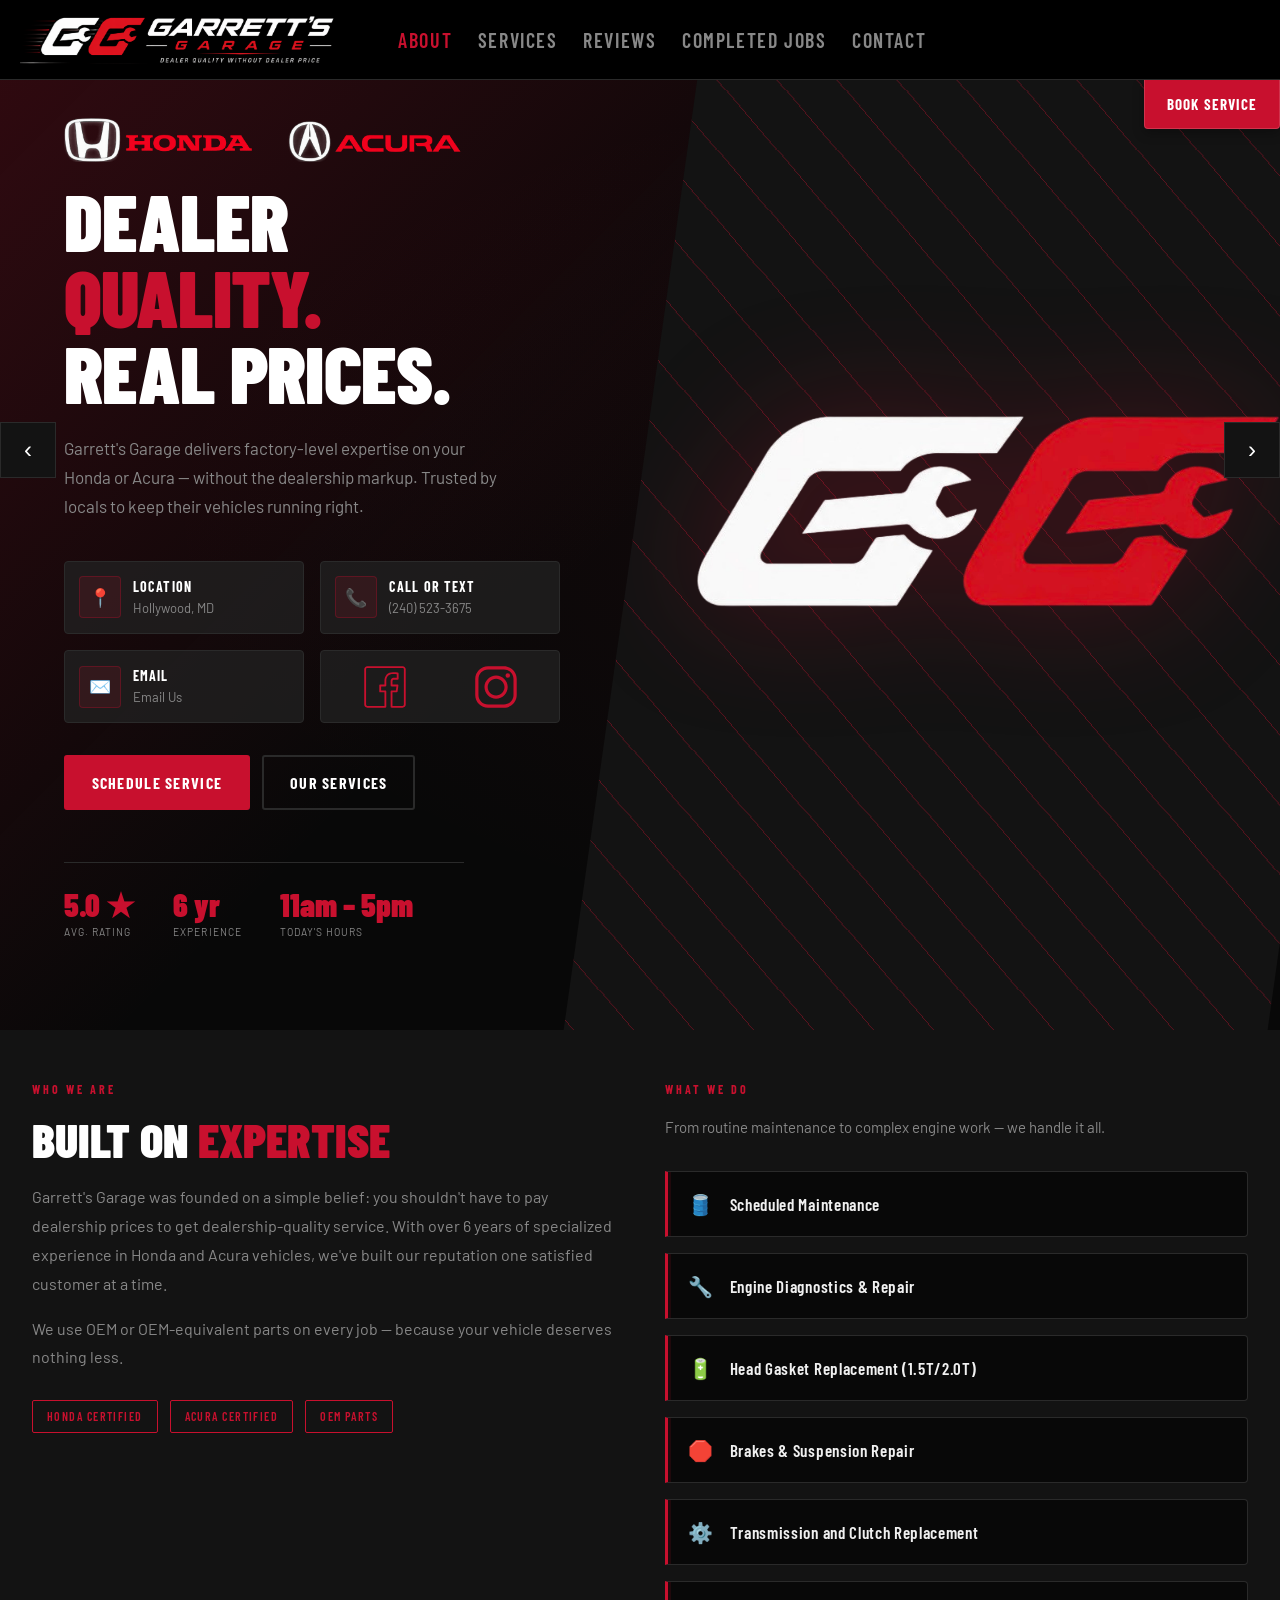
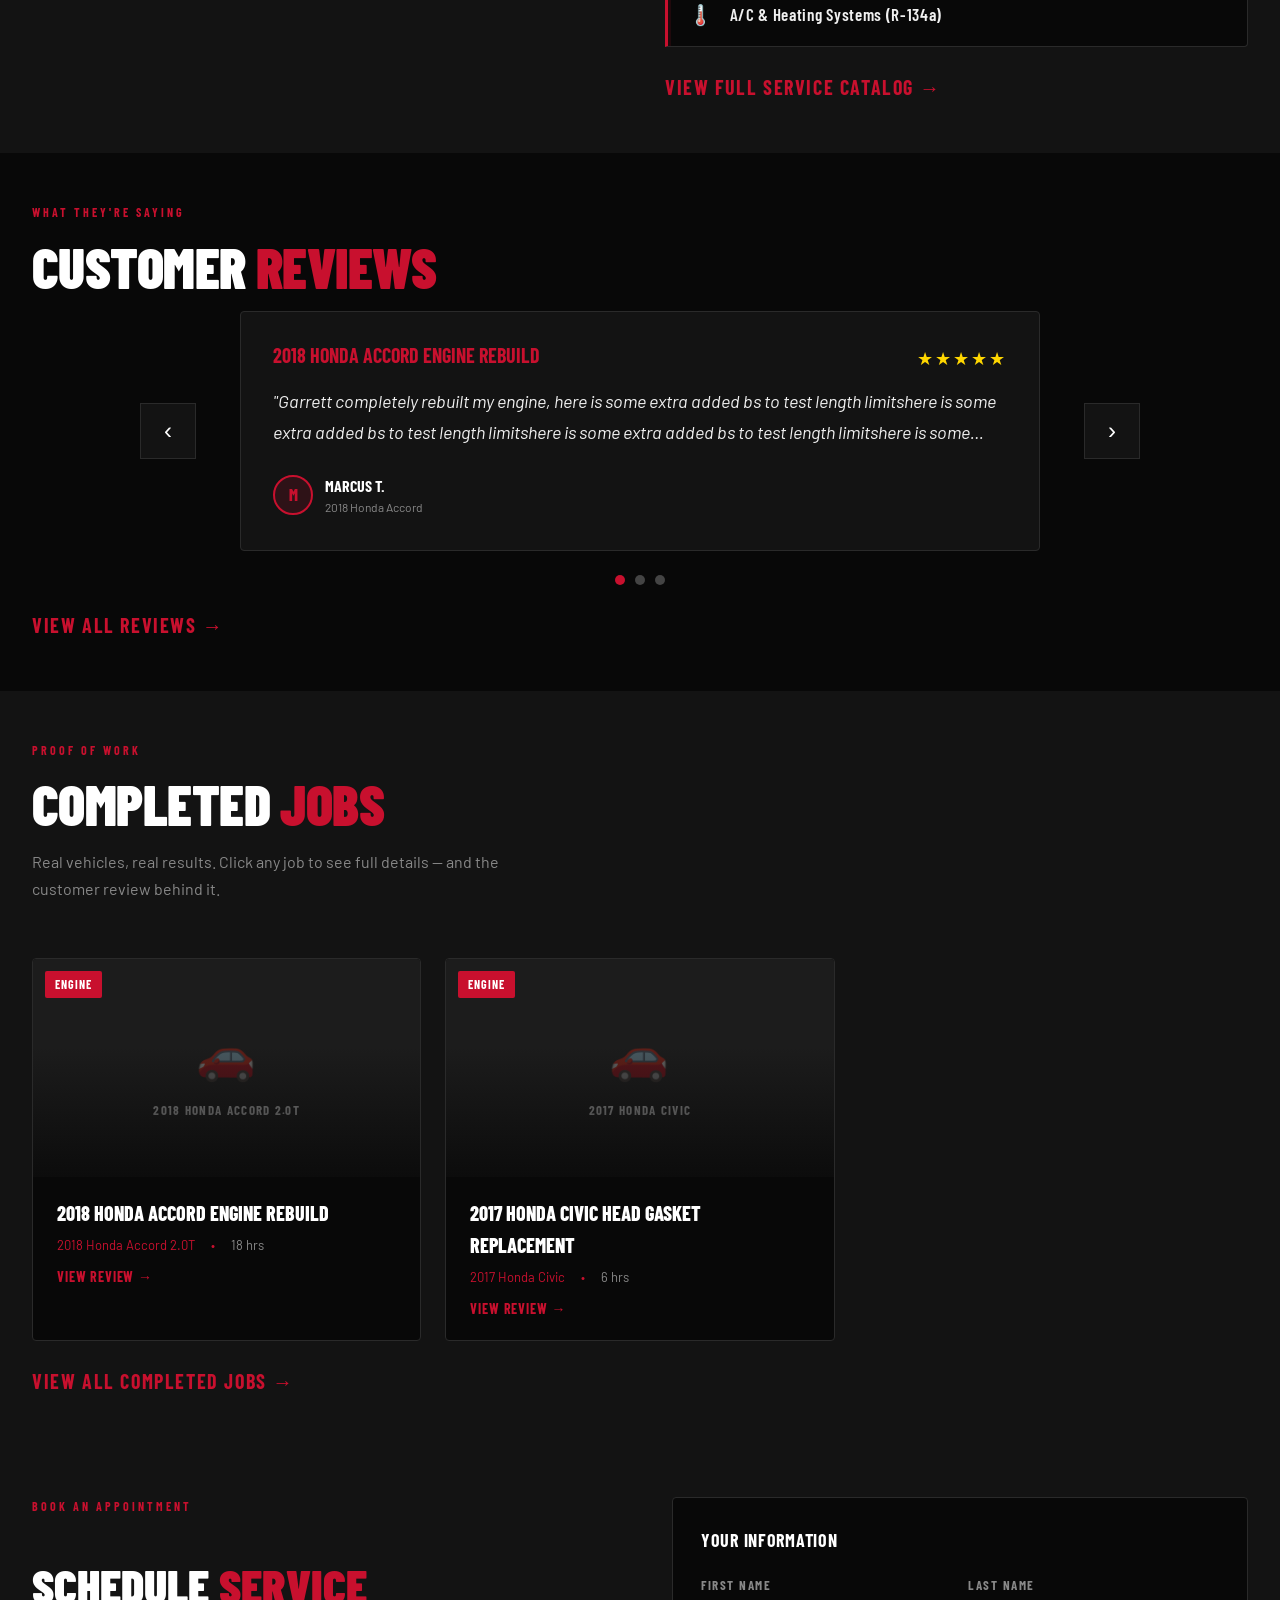
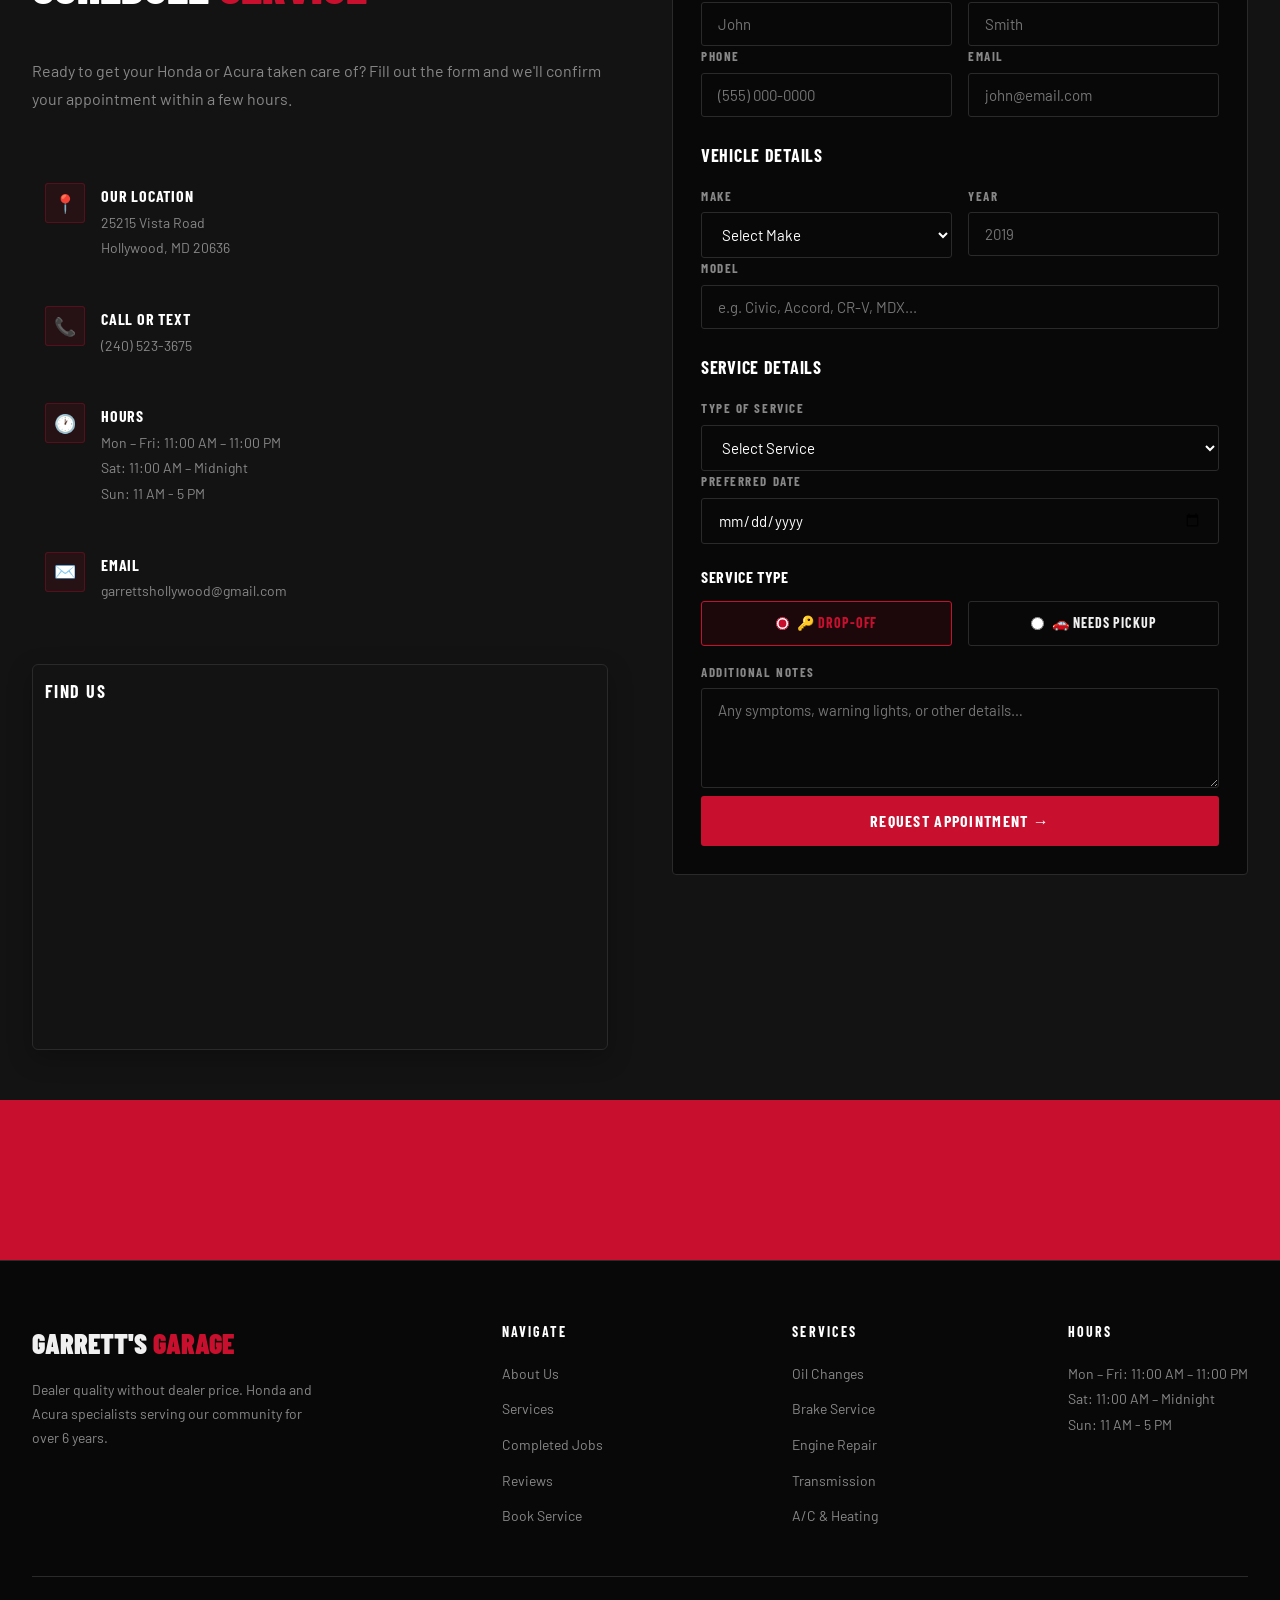
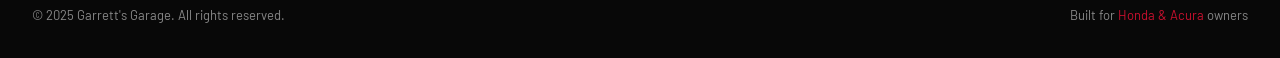
==== commit b7c3b781: "Add files via upload" ====
--- a/index.html
+++ b/index.html
@@ -92,12 +92,20 @@
               <div class="hero-info-text">Email Us</div>
             </div>
           </a>
-        </div>
-
+
+          <div class="hero-social-card">
+            <a href="https://www.facebook.com/share/18oDTxfBEQ/?mibextid=wwXIfr" target="_blank">
+              <img src="images/icons/fbook.svg" alt="Facebook" />
+            </a>
+            <a href="https://www.instagram.com/_garretts_garage" target="_blank">
+              <img src="images/icons/insta.svg" alt="Instagram" />
+            </a>
+          </div>
+        </div>
         <div class="hero-actions">
           <div class="hero-actions">
             <a href="#schedule" class="btn-primary">Schedule Service</a>
-            <a href="#services" class="btn-outline">Our Services</a>
+            <a href="#about" class="btn-outline">Our Services</a>
           </div>
           <div class="hero-stats">
             <div>
@@ -173,7 +181,13 @@
           </div>
           <button class="review-arrow next" onclick="nextReview()">›</button>
         </div>
-        <div class="review-dots" id="reviewDots"></div>
+         <div class="review-controls">
+          <button class="review-arrow prev mobile-arrow" onclick="prevReview()">‹</button>
+
+          <div class="review-dots" id="reviewDots"></div>
+
+          <button class="review-arrow next mobile-arrow" onclick="nextReview()">›</button>
+        </div>
         <a href="reviews.html" class="page-link"> View All Reviews → </a>
       </div>
     </section>
@@ -203,44 +217,62 @@
               within a few hours.
             </p>
 
-            <a
-              href="https://www.google.com/maps/place/Garrett%E2%80%99s+Garage/@38.6270242,-77.3302342,10z/data=!4m6!3m5!1s0x89b765288f856479:0x92c8d74c1635c9a2!8m2!3d38.3601797!4d-76.5685214!16s%2Fg%2F11nhk9b_qs?entry=ttu&g_ep=EgoyMDI2MDYxNi4wIKXMDSoASAFQAw%3D%3D"
-              target="_blank"
-              class="info-item">
-              <div class="info-icon">📍</div>
-              <div class="info-content">
-                <strong>Our Location</strong>
-                <span>25215 Vista Road<br />Hollywood, MD 20636</span>
+            <div class="contact-cards">
+              <a
+                href="https://www.google.com/maps/place/Garrett%E2%80%99s+Garage/@38.6270242,-77.3302342,10z/data=!4m6!3m5!1s0x89b765288f856479:0x92c8d74c1635c9a2!8m2!3d38.3601797!4d-76.5685214!16s%2Fg%2F11nhk9b_qs?entry=ttu&g_ep=EgoyMDI2MDYxNi4wIKXMDSoASAFQAw%3D%3D"
+                target="_blank"
+                class="info-item">
+                <div class="info-icon">📍</div>
+                <div class="info-content">
+                  <strong>Our Location</strong>
+                  <span>25215 Vista Road<br />Hollywood, MD 20636</span>
+                </div>
+              </a>
+
+              <a href="tel:+12405233675" class="info-item">
+                <div class="info-icon">📞</div>
+                <div class="info-content">
+                  <strong>Call or Text</strong>
+                  <span>(240) 523-3675</span>
+                </div>
+              </a>
+
+              <a href="#contact" class="info-item">
+                <div class="info-icon">🕐</div>
+                <div class="info-content">
+                  <strong>Hours</strong>
+                  <span>
+                    Mon – Fri: 11:00 AM – 11:00 PM<br />
+                    Sat: 11:00 AM – Midnight<br />
+                    Sun: 11 AM - 5 PM
+                  </span>
+                </div>
+              </a>
+
+              <a href="mailto:garrettshollywood@gmail.com" class="info-item">
+                <div class="info-icon">✉️</div>
+                <div class="info-content">
+                  <strong>Email</strong>
+                  <span>garrettshollywood@gmail.com</span>
+                </div>
+              </a>
+            </div>
+
+            <div class="schedule-map">
+              <div class="map-card">
+                <h3 class="map-title">Find Us</h3>
+                <iframe
+                  title="map"
+                  src="https://www.google.com/maps/embed?pb=!1m18!1m12!1m3!1d6284334.366061177!2d-85.99079784425763!3d39.72790943332553!2m3!1f0!2f0!3f0!3m2!1i1024!2i768!4f13.1!3m3!1m2!1s0x89b765288f856479%3A0x92c8d74c1635c9a2!2sGarrett%E2%80%99s%20Garage!5e0!3m2!1sen!2sus!4v1782768122105!5m2!1sen!2sus"
+                  width="600"
+                  height="450"
+                  style="border: 0"
+                  allowfullscreen=""
+                  loading="lazy"
+                  referrerpolicy="strict-origin-when-cross-origin">
+                </iframe>
               </div>
-            </a>
-
-            <a href="tel:+12405233675" class="info-item">
-              <div class="info-icon">📞</div>
-              <div class="info-content">
-                <strong>Call or Text</strong>
-                <span>(240) 523-3675</span>
-              </div>
-            </a>
-
-            <a href="#contact" class="info-item">
-              <div class="info-icon">🕐</div>
-              <div class="info-content">
-                <strong>Hours</strong>
-                <span>
-                  Mon – Fri: 11:00 AM – 11:00 PM<br />
-                  Sat: 11:00 AM – Midnight<br />
-                  Sun: 11 AM - 5 PM
-                </span>
-              </div>
-            </a>
-
-            <a href="mailto:garrettshollywood@gmail.com" class="info-item">
-              <div class="info-icon">✉️</div>
-              <div class="info-content">
-                <strong>Email</strong>
-                <span>garrettshollywood@gmail.com</span>
-              </div>
-            </a>
+            </div>
           </div>
 
           <div>
--- a/css/global.css
+++ b/css/global.css
@@ -268,4 +268,256 @@
   .burger {
     display: flex;
   }
-}+}
+
+/* Shared modal styles */
+.modal-overlay {
+  position: fixed;
+  inset: 0;
+  z-index: 5000;
+  display: flex;
+  align-items: center;
+  justify-content: center;
+  padding: 24px;
+  background: rgba(0, 0, 0, 0.85);
+  opacity: 0;
+  pointer-events: none;
+  transition: opacity 0.25s ease;
+}
+
+.modal-overlay.open {
+  opacity: 1;
+  pointer-events: all;
+}
+
+.modal {
+  width: min(700px, 92vw);
+  max-height: 86vh;
+  overflow-y: auto;
+  background: var(--surface);
+  border: 1px solid var(--border);
+  border-radius: 6px;
+  box-shadow: 0 24px 80px rgba(0, 0, 0, 0.45);
+}
+
+.modal-header {
+  display: flex;
+  align-items: center;
+  justify-content: space-between;
+  gap: 16px;
+  padding: 22px 26px;
+  border-bottom: 1px solid var(--border);
+}
+
+.modal-header h3 {
+  font-family: "Barlow Condensed", sans-serif;
+  font-weight: 900;
+  font-size: clamp(24px, 6vw, 34px);
+  line-height: 1;
+  text-transform: uppercase;
+}
+
+.modal-close {
+  border: 0;
+  background: transparent;
+  color: var(--text-muted);
+  font-size: 24px;
+  cursor: pointer;
+}
+
+.modal-close:hover {
+  color: var(--red);
+}
+
+.modal-body {
+  padding: clamp(20px, 5vw, 28px);
+}
+
+.modal-img {
+  width: 100%;
+  aspect-ratio: 16 / 9;
+  margin-bottom: 20px;
+  border-radius: 4px;
+  background: var(--black);
+  display: flex;
+  align-items: center;
+  justify-content: center;
+  font-size: 64px;
+  opacity: 0.95;
+}
+
+.modal-details {
+  display: grid;
+  grid-template-columns: repeat(2, minmax(0, 1fr));
+  gap: 12px;
+}
+
+.modal-detail {
+  background: var(--black);
+  border: 1px solid var(--border);
+  border-radius: 4px;
+  padding: 12px 14px;
+}
+
+.modal-detail label {
+  display: block;
+  margin-bottom: 4px;
+  color: var(--text-muted);
+  font-size: 11px;
+  letter-spacing: 0.1em;
+  text-transform: uppercase;
+}
+
+.modal-job-tag,
+.modal-job-link {
+  font-family: "Barlow Condensed", sans-serif;
+  font-weight: 800;
+  letter-spacing: 0.08em;
+  text-transform: uppercase;
+}
+
+.modal-job-tag {
+  display: inline-block;
+  margin-bottom: 16px;
+  padding: 5px 12px;
+  border-radius: 3px;
+  background: var(--red);
+  color: var(--white);
+  font-size: 12px;
+}
+
+.modal-job-link {
+  display: inline-block;
+  margin-top: 20px;
+  color: var(--red);
+  text-decoration: none;
+}
+
+.modal-review-section {
+  margin-top: 24px;
+  padding-top: 22px;
+  border-top: 1px solid var(--border);
+}
+
+.service-card {
+  cursor: pointer;
+}
+
+@media (max-width: 520px) {
+  .modal-details {
+    grid-template-columns: 1fr;
+  }
+}
+
+
+/* Garage color accents */
+.review-stars,
+.review-cat,
+.modal-stars {
+  color: #ffd700;
+}
+
+.modal-vehicle {
+  color: var(--text-muted);
+}
+
+.review-vehicle,
+.review-meta .vehicle-name,
+.job-vehicle {
+  color: var(--red);
+}
+
+.review-meta,
+.review-author,
+.job-meta {
+  gap: 12px;
+}
+
+.service-cat {
+  color: #28d17c;
+}
+
+.job-image-gallery {
+  display: grid;
+  grid-template-columns: repeat(auto-fit, minmax(92px, 1fr));
+  gap: 10px;
+  margin: -6px 0 20px;
+}
+
+.job-image-gallery img {
+  width: 100%;
+  aspect-ratio: 16 / 10;
+  object-fit: cover;
+  border: 1px solid var(--border);
+  border-radius: 4px;
+}
+
+
+.modal-review-card {
+  margin-top: 14px;
+  background: var(--black);
+  border: 1px solid var(--border);
+  border-radius: 4px;
+  padding: clamp(18px, 4vw, 24px);
+}
+
+.modal-review-card .review-stars {
+  margin-bottom: 0;
+}
+
+.modal-review-top {
+  display: flex;
+  align-items: flex-start;
+  justify-content: space-between;
+  gap: 16px;
+  margin-bottom: 16px;
+}
+
+.modal-review-author {
+  display: flex;
+  align-items: center;
+  gap: 12px;
+}
+
+.review-avatar {
+  width: 40px;
+  height: 40px;
+  border-radius: 50%;
+  background: rgba(200, 16, 46, 0.15);
+  border: 2px solid var(--red);
+  display: flex;
+  align-items: center;
+  justify-content: center;
+  font-family: "Barlow Condensed", sans-serif;
+  font-weight: 800;
+  font-size: 16px;
+  color: var(--red);
+  flex-shrink: 0;
+}
+
+.review-name {
+  font-family: "Barlow Condensed", sans-serif;
+  font-weight: 700;
+  font-size: 16px;
+  color: var(--white);
+  text-transform: uppercase;
+}
+
+.modal-review-card .review-vehicle {
+  color: var(--text-muted);
+  font-size: 12px;
+}
+
+.modal-review-card .review-text {
+  margin-bottom: 18px;
+}
+
+
+.modal-review-card .review-title {
+  color: var(--red);
+  font-family: "Barlow Condensed", sans-serif;
+  font-weight: 800;
+  font-size: clamp(18px, 4vw, 22px);
+  line-height: 1.15;
+  text-transform: uppercase;
+}
--- a/css/home.css
+++ b/css/home.css
@@ -7,7 +7,7 @@
   border: 1px solid rgb(0, 0, 0);
 }
 .floating-book-btn {
-  right: 0px;
+  right: 0;
 }
 .hero {
   min-height: auto;
@@ -217,6 +217,48 @@
   font-size: clamp(10px, 1.3vw, 13px);
   color: var(--text-muted);
 }
+.hero-social-card {
+  color: inherit;
+  display: flex;
+  align-items: center;
+  gap: clamp(8px, 1vw, 12px);
+  padding: clamp(8px, 1.5vw, 14px);
+  background: rgba(33, 33, 33, 0.77);
+  border: 1px solid var(--border);
+  border-radius: 4px;
+  transition: all 0.25s ease;
+}
+
+.hero-social-card a {
+  display: flex;
+  justify-content: space-evenly;
+  align-items: center;
+
+  width: 100%;
+  height: 100%;
+
+  transition:
+    transform 0.2s,
+    filter 0.2s;
+}
+
+.hero-social-card img {
+  width: clamp(32px, 5vw, 42px);
+  height: clamp(32px, 5vw, 42px);
+  transition:
+    transform 0.2s,
+    filter 0.2s;
+}
+
+.hero-social-card img:hover {
+  transform: scale(1.08);
+  filter: drop-shadow(0 0 8px var(--red-glow));
+}
+
+.hero-social-card a:hover {
+  transform: translateY(-2px) scale(1.08);
+  filter: drop-shadow(0 0 8px var(--red-glow));
+}
 section {
   padding: 50px 0;
   scroll-margin-top: 75px;
@@ -224,6 +266,9 @@
 section,
 #contact {
   scroll-margin-top: calc(var(--nav-height));
+}
+#services {
+  scroll-margin-top: 45px;
 }
 .section-label {
   font-size: 12px;
@@ -529,6 +574,7 @@
   cursor: pointer;
   transition: 0.25s ease;
 }
+
 .review-arrow.prev {
   left: 0;
 }
@@ -843,6 +889,28 @@
   gap: 64px;
   align-items: start;
 }
+.schedule-info {
+  display: flex;
+  flex-direction: column;
+  gap: 28px;
+}
+
+.schedule-map iframe {
+  width: 100%;
+  height: 320px;
+  border: none;
+  border-radius: 6px;
+  overflow: hidden;
+}
+.map-title {
+  font-family: "Barlow Condensed", sans-serif;
+  font-size: 18px;
+  font-weight: 700;
+  text-transform: uppercase;
+  letter-spacing: 0.08em;
+  color: var(--white);
+  margin-bottom: 12px;
+}
 .schedule-info h2 {
   font-family: "Barlow Condensed", sans-serif;
   font-weight: 900;
@@ -1028,6 +1096,29 @@
   font-weight: 800;
   font-size: 20px;
   line-height: 1.3;
+}
+.map-card {
+  background: var(--surface);
+  border: 1px solid var(--border);
+  border-radius: 6px;
+  padding: 12px;
+  box-shadow: 0 8px 24px rgba(0, 0, 0, 0.25);
+  transition:
+    border-color 0.2s ease,
+    transform 0.2s ease;
+}
+
+.map-card:hover {
+  border-color: var(--red);
+  transform: translateY(-2px);
+}
+
+.map-card iframe {
+  display: block;
+  width: 100%;
+  height: 320px;
+  border: 0;
+  border-radius: 4px;
 }
 footer {
   background: var(--black);
@@ -1287,14 +1378,21 @@
     opacity: 0.6;
   }
   .hero-slash-img {
-    position: absolute;
-    inset: -3%;
+    position: fixed;
+    top: var(--nav-height);
+    left: 50%;
+    width: 100vw;
+    height: min(560px, 76vh);
     overflow: hidden;
     background-image: url("../images/GG.png");
     background-repeat: no-repeat;
-    background-position: center;
-    background-size: clamp(450px, 100vw, 1000px);
-    opacity: 0.2;
+    background-position: 50% 18px;
+    background-size: clamp(390px, 104vw, 620px);
+    opacity: 0.22;
+    pointer-events: none;
+    transform: translateX(-50%);
+    -webkit-mask-image: linear-gradient(to bottom, #000 0%, #000 58%, transparent 100%);
+    mask-image: linear-gradient(to bottom, #000 0%, #000 58%, transparent 100%);
   }
   .hero-slash-img .logo-display {
     display: none;
@@ -1383,6 +1481,32 @@
     gap: clamp(8px, 3vw, 16px);
   }
 
+  .review-carousel > .review-arrow {
+    display: none;
+  }
+
+  .review-controls {
+    display: flex;
+    justify-content: center;
+    align-items: center;
+    gap: 18px;
+    margin-top: 18px;
+  }
+
+  .mobile-arrow {
+    display: flex;
+    position: static;
+    transform: none;
+    width: 42px;
+    height: 42px;
+    align-items: center;
+    justify-content: center;
+  }
+
+  .review-dots {
+    margin: 0;
+  }
+
   .review-viewport {
     width: 100%;
   }
@@ -1444,6 +1568,10 @@
     font-size: clamp(36px, 12vw, 48px);
   }
 
+  .info-item {
+    margin-bottom: 5px;
+  }
+
   .footer-top {
     display: grid;
     grid-template-columns: minmax(0, 1.1fr) minmax(0, 0.9fr);
@@ -1468,6 +1596,9 @@
   .footer-links a {
     font-size: clamp(12px, 3.4vw, 14px);
   }
+  .map-card iframe {
+    height: 260px;
+  }
 }
 
 @media (max-width: 430px) {
@@ -1475,6 +1606,10 @@
     width: 100%;
   }
 
+  .schedule-map iframe {
+    height: 260px;
+  }
+
   .featured-review {
     min-height: clamp(230px, 68vw, 300px);
   }
@@ -1487,3 +1622,51 @@
     grid-template-columns: minmax(0, 1fr) minmax(0, 1fr);
   }
 }
+
+/* Keep the About preview layered over the fixed mobile hero graphic. */
+@media (max-width: 800px) {
+  .about {
+    position: relative;
+    z-index: 2;
+    background: var(--black);
+  }
+
+  .jobs,
+  #reviews,
+  .schedule,
+  .contact-bar,
+  footer {
+    position: relative;
+    z-index: 3;
+    background-color: var(--black);
+  }
+
+  .jobs {
+    background-color: var(--surface);
+  }
+}
+
+.job-card-photo {
+  position: absolute;
+  inset: 0;
+  width: 100%;
+  height: 100%;
+  object-fit: cover;
+}
+
+.job-card-photo + .job-img-placeholder {
+  opacity: 0;
+}
+
+.job-review-link {
+  border: 0;
+  background: transparent;
+  padding: 0;
+  cursor: pointer;
+}
+
+.job-modal-photo {
+  opacity: 1;
+  object-fit: cover;
+  font-size: 0;
+}
